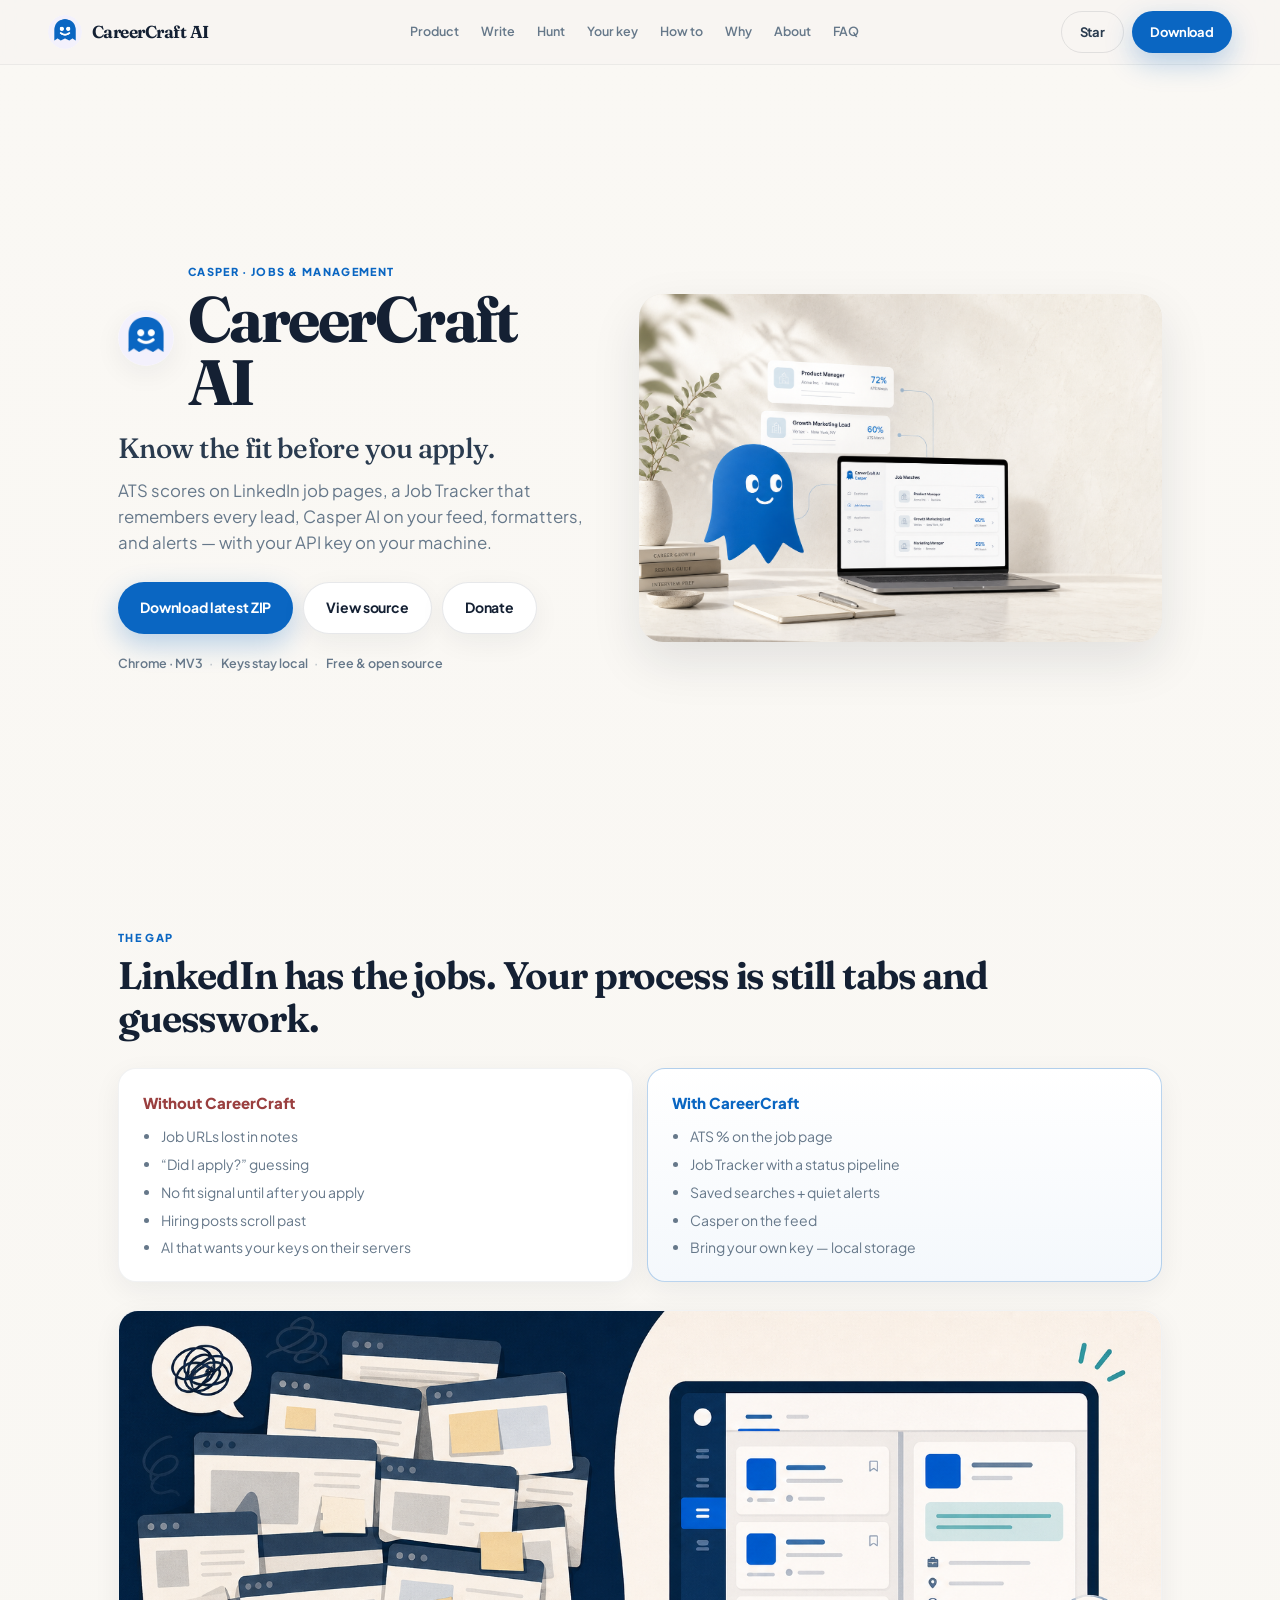
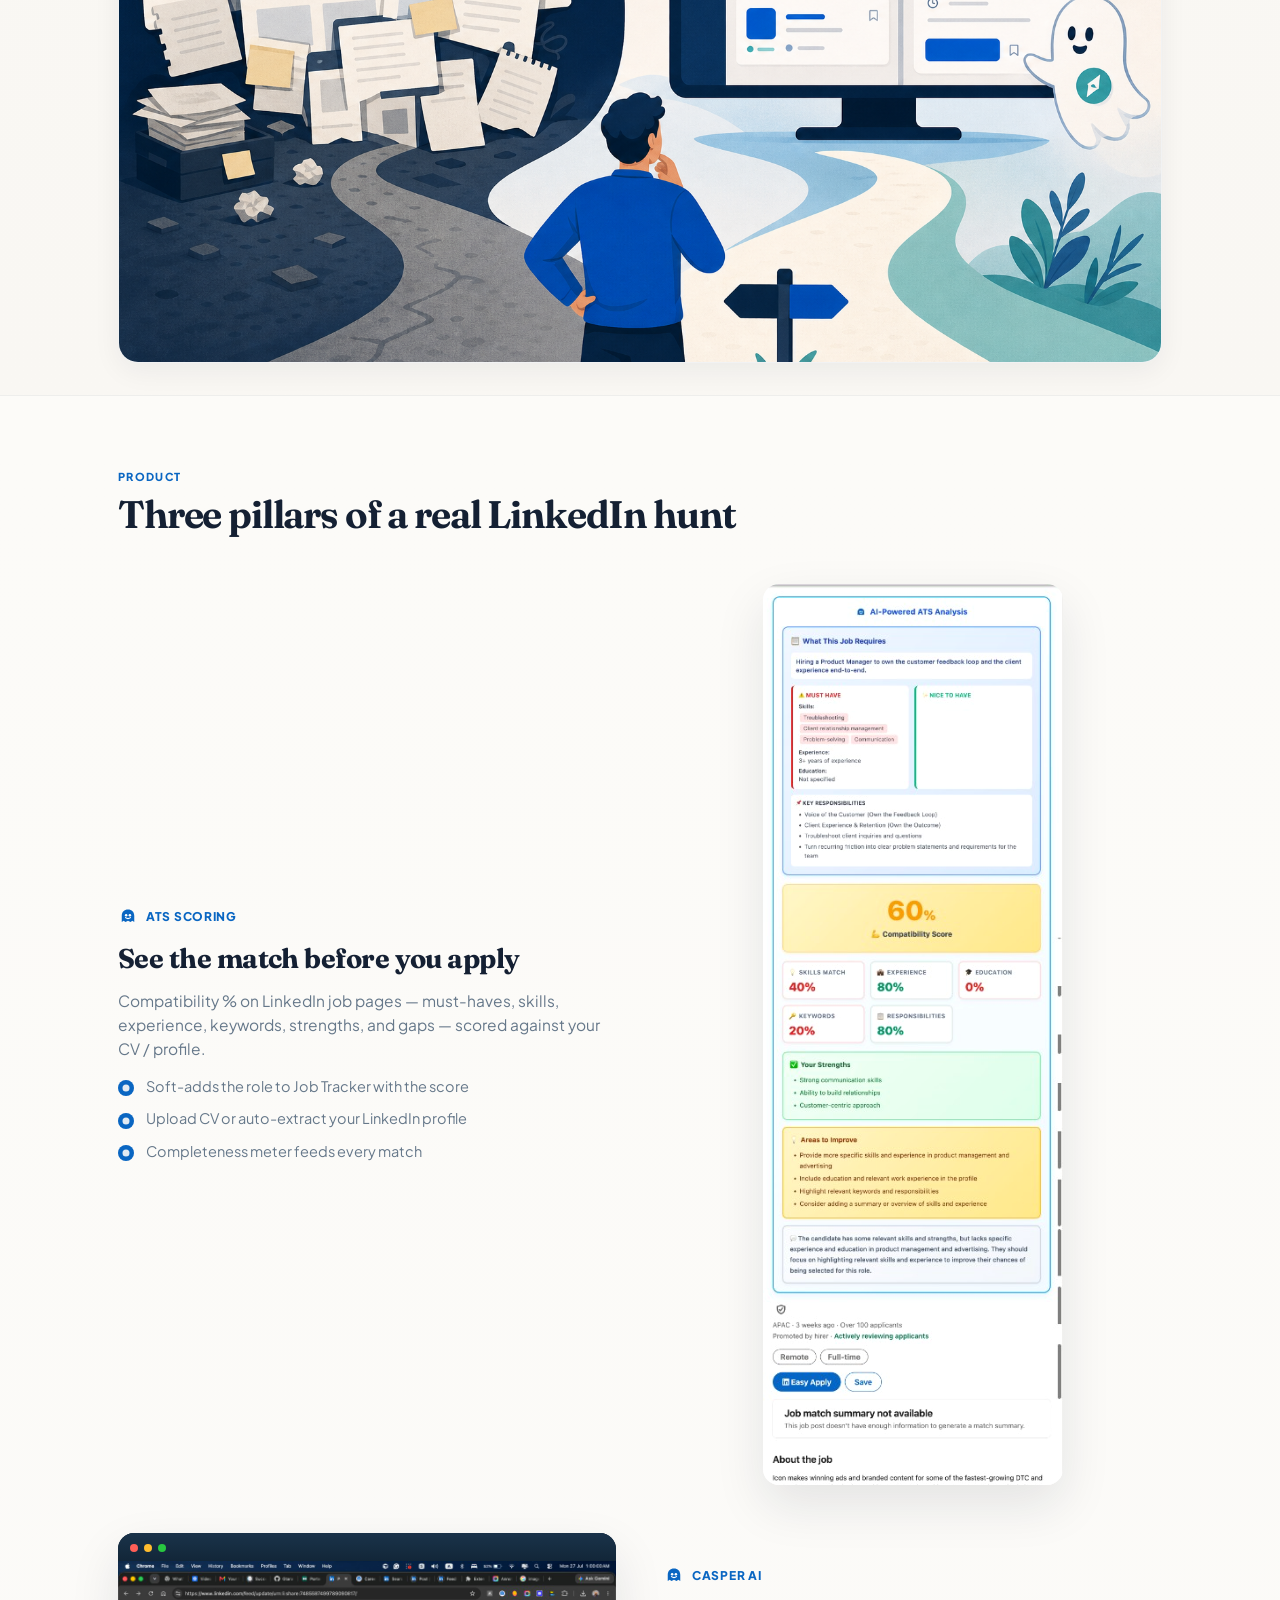
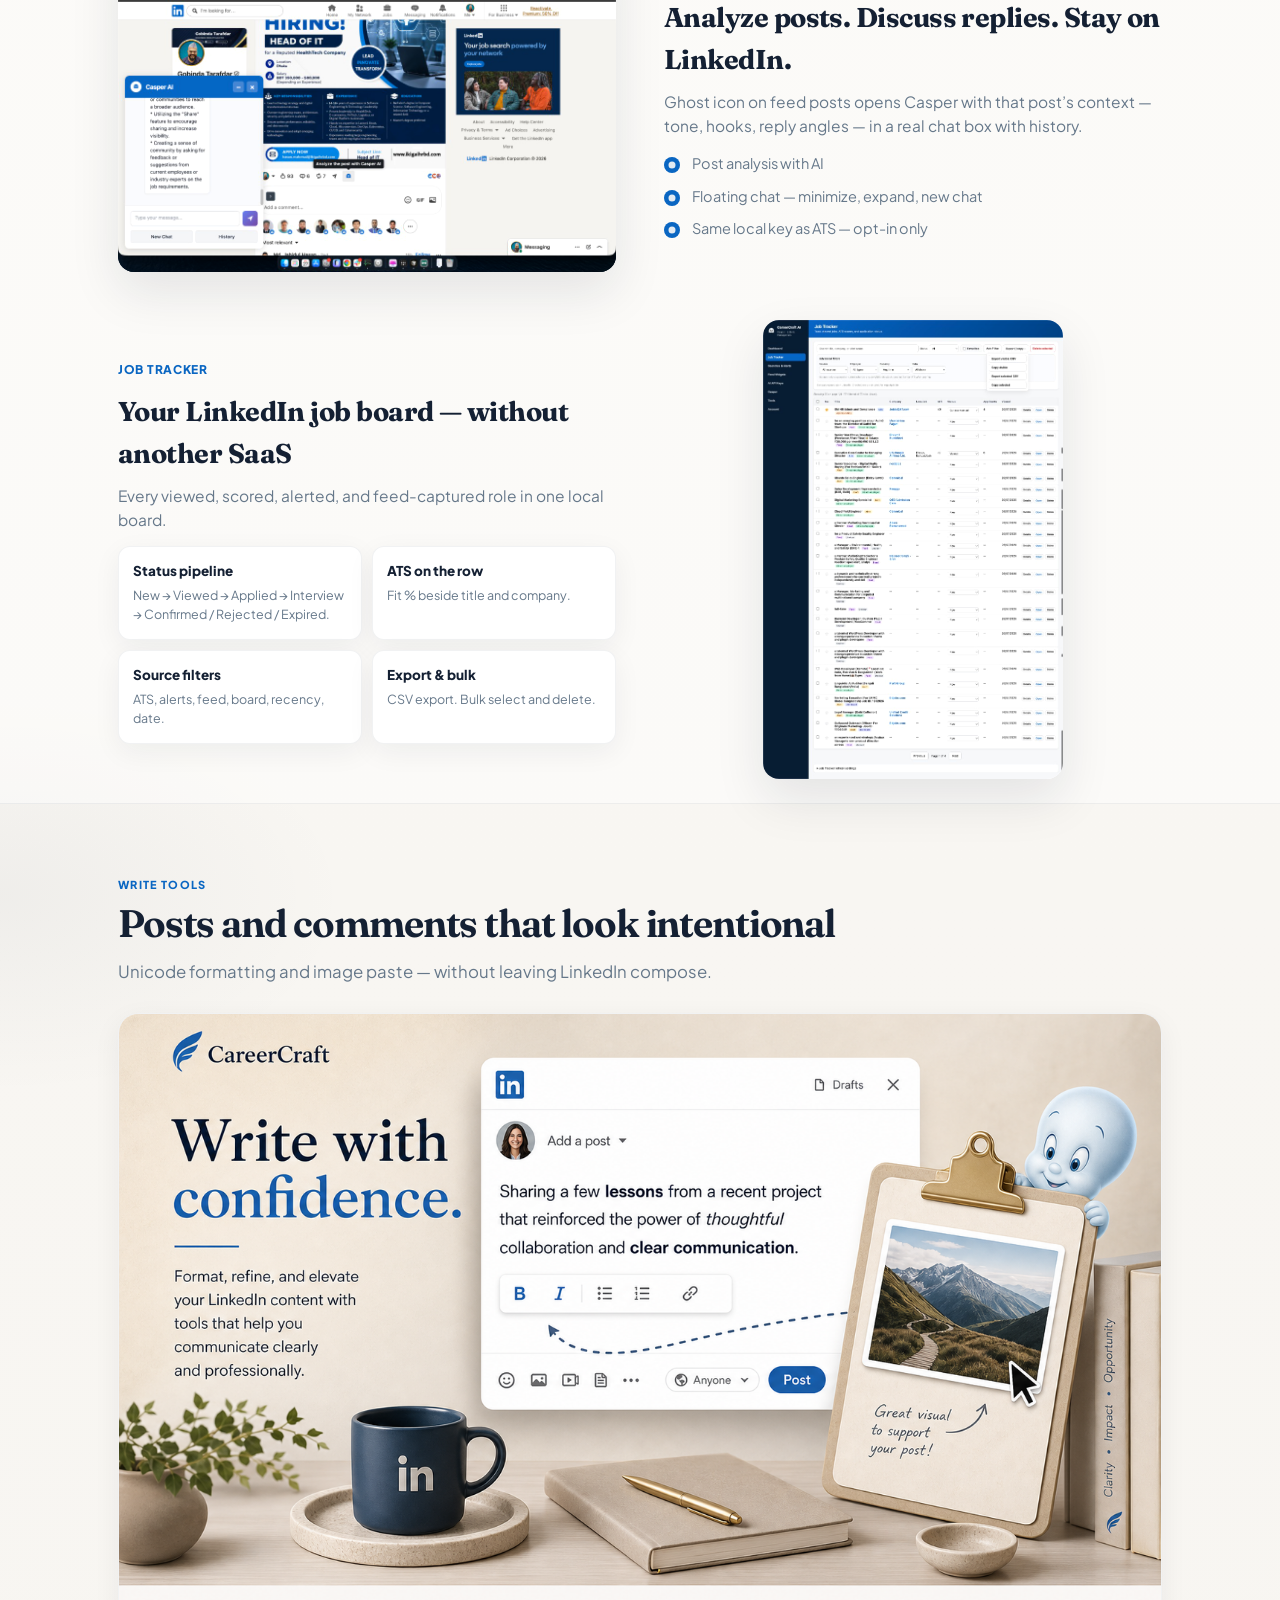
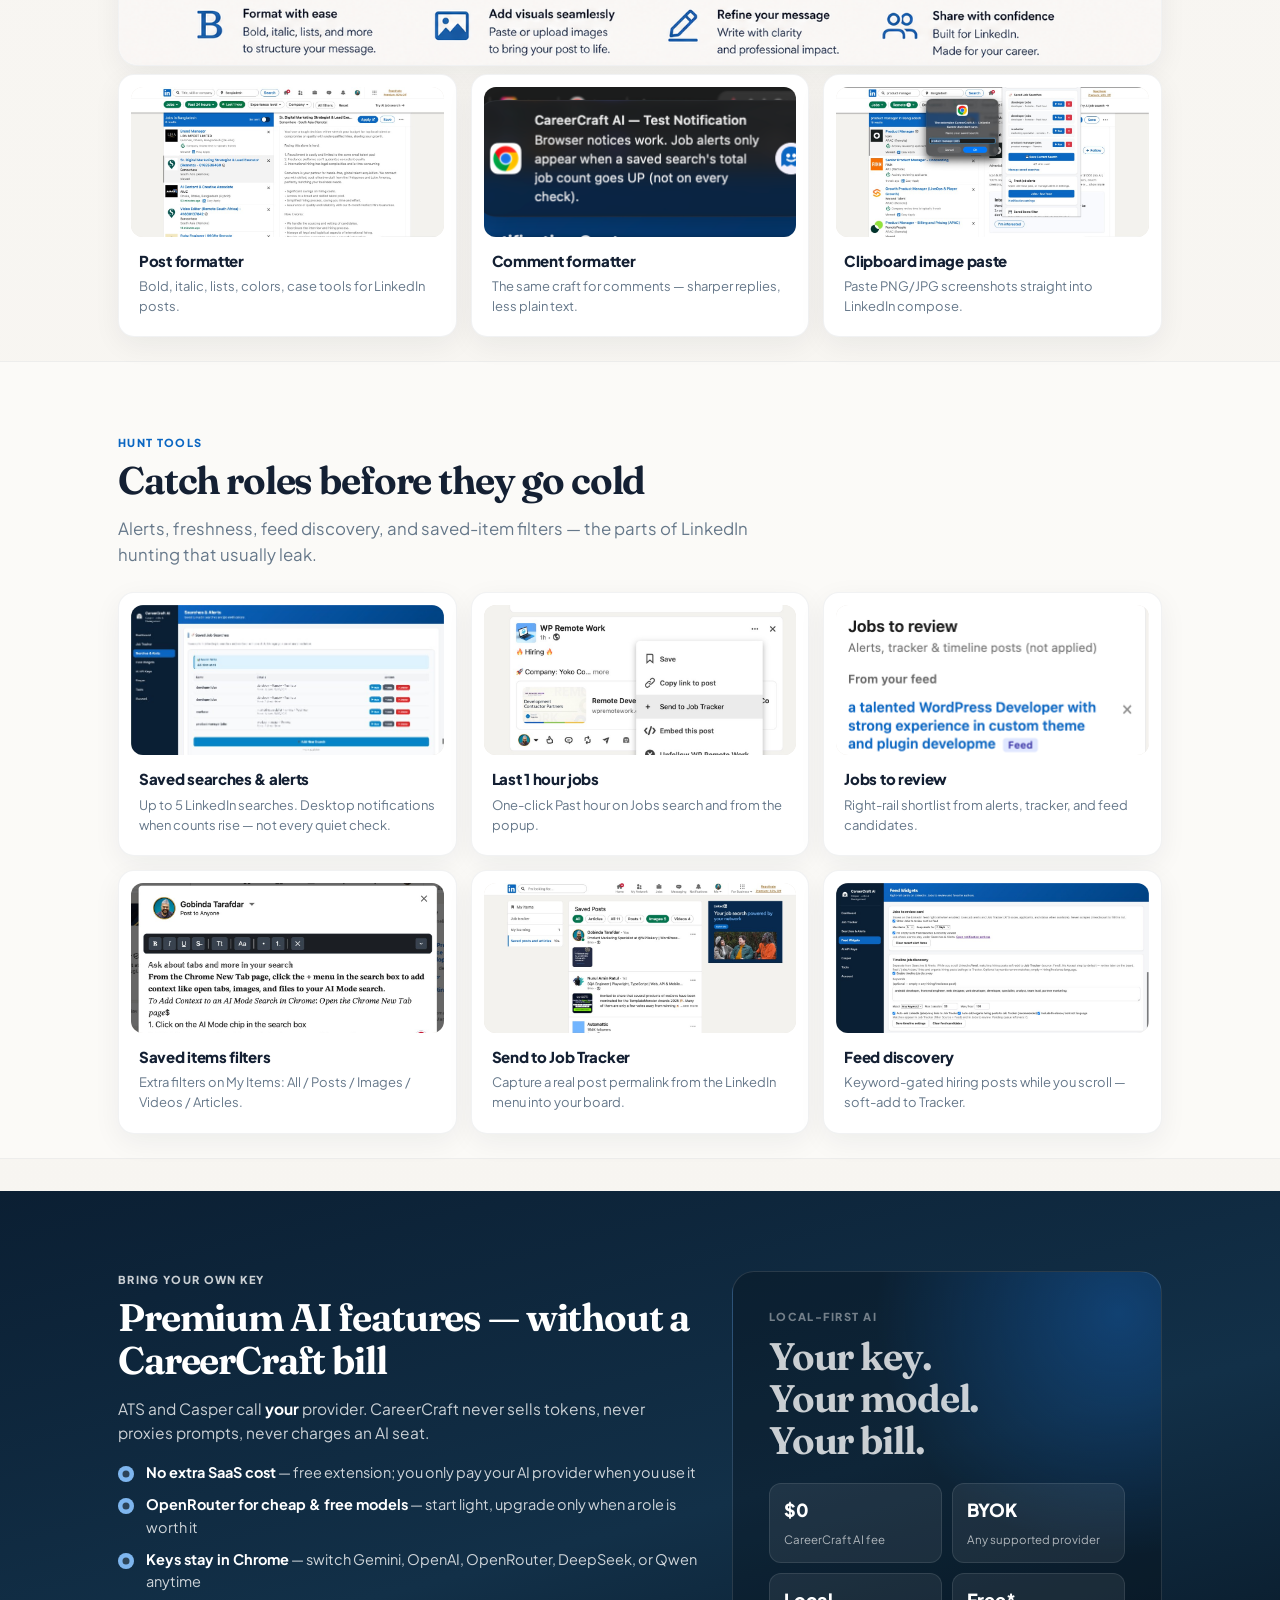
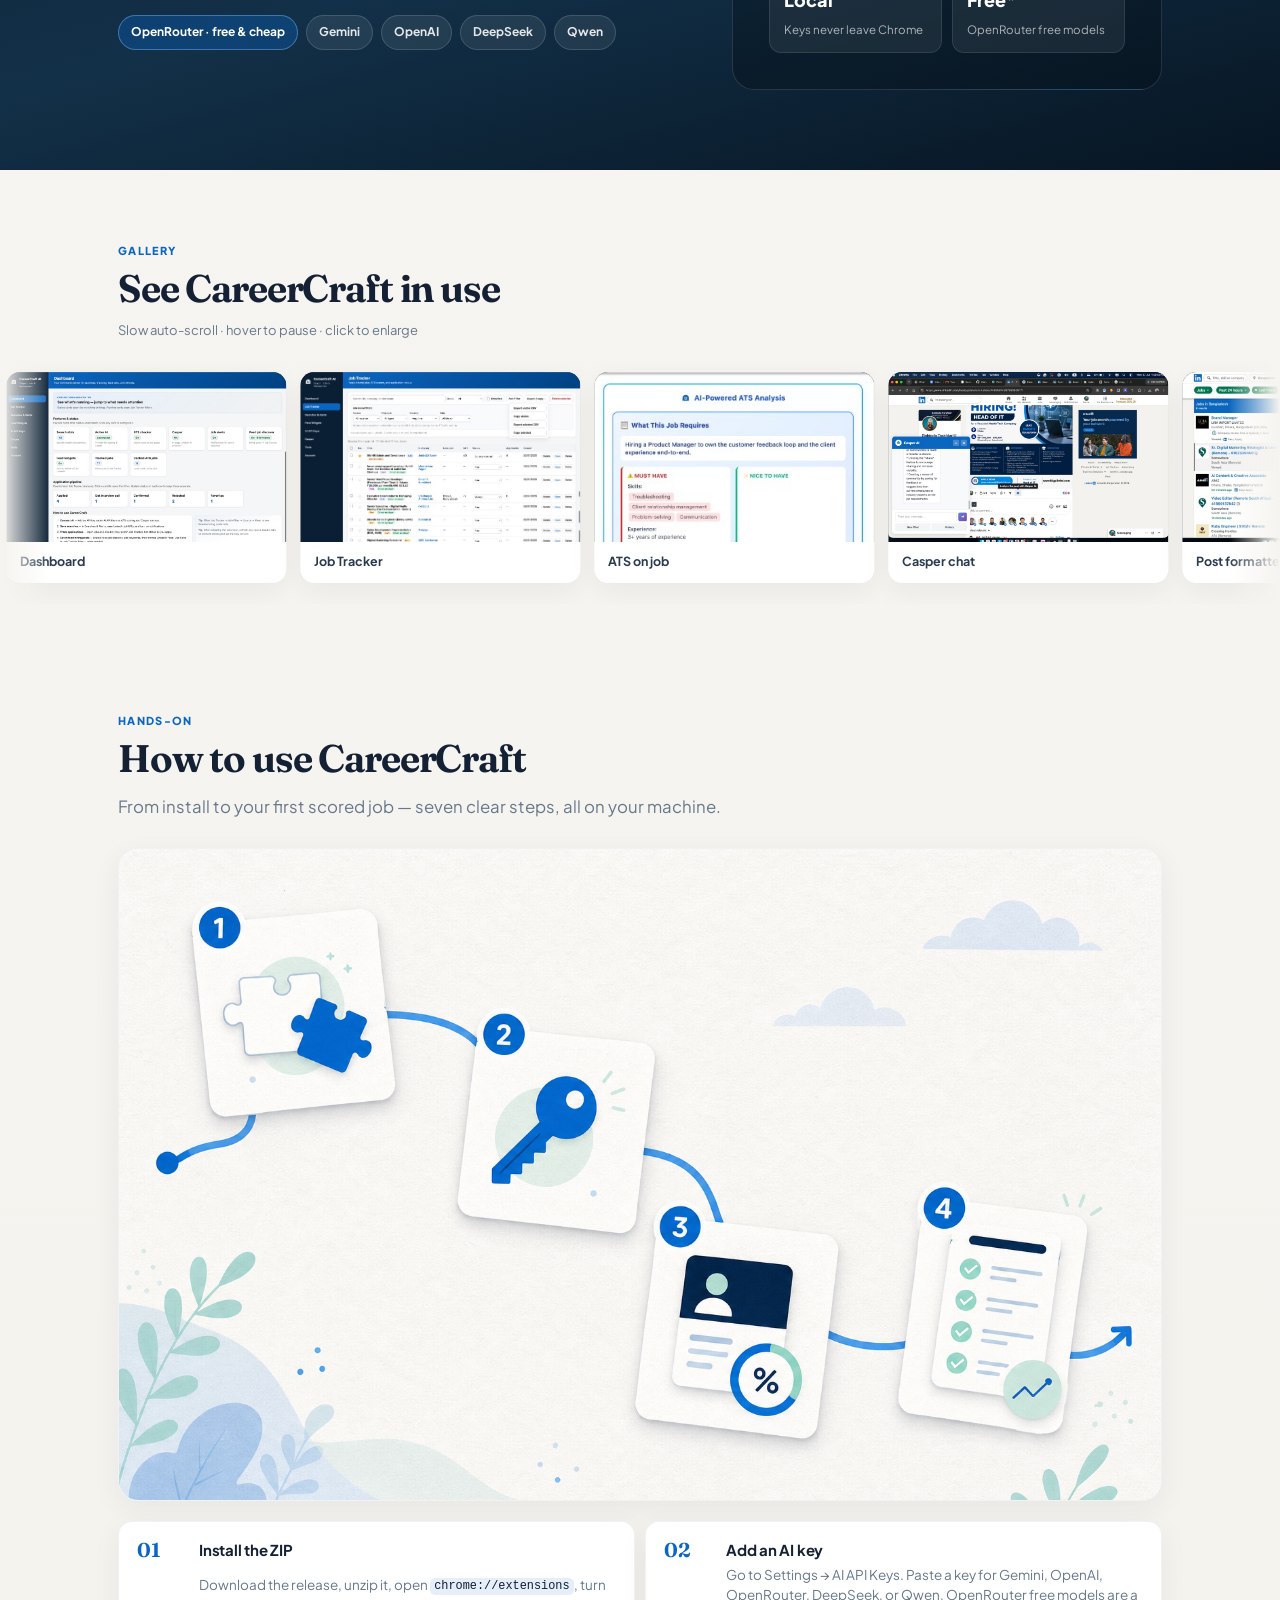
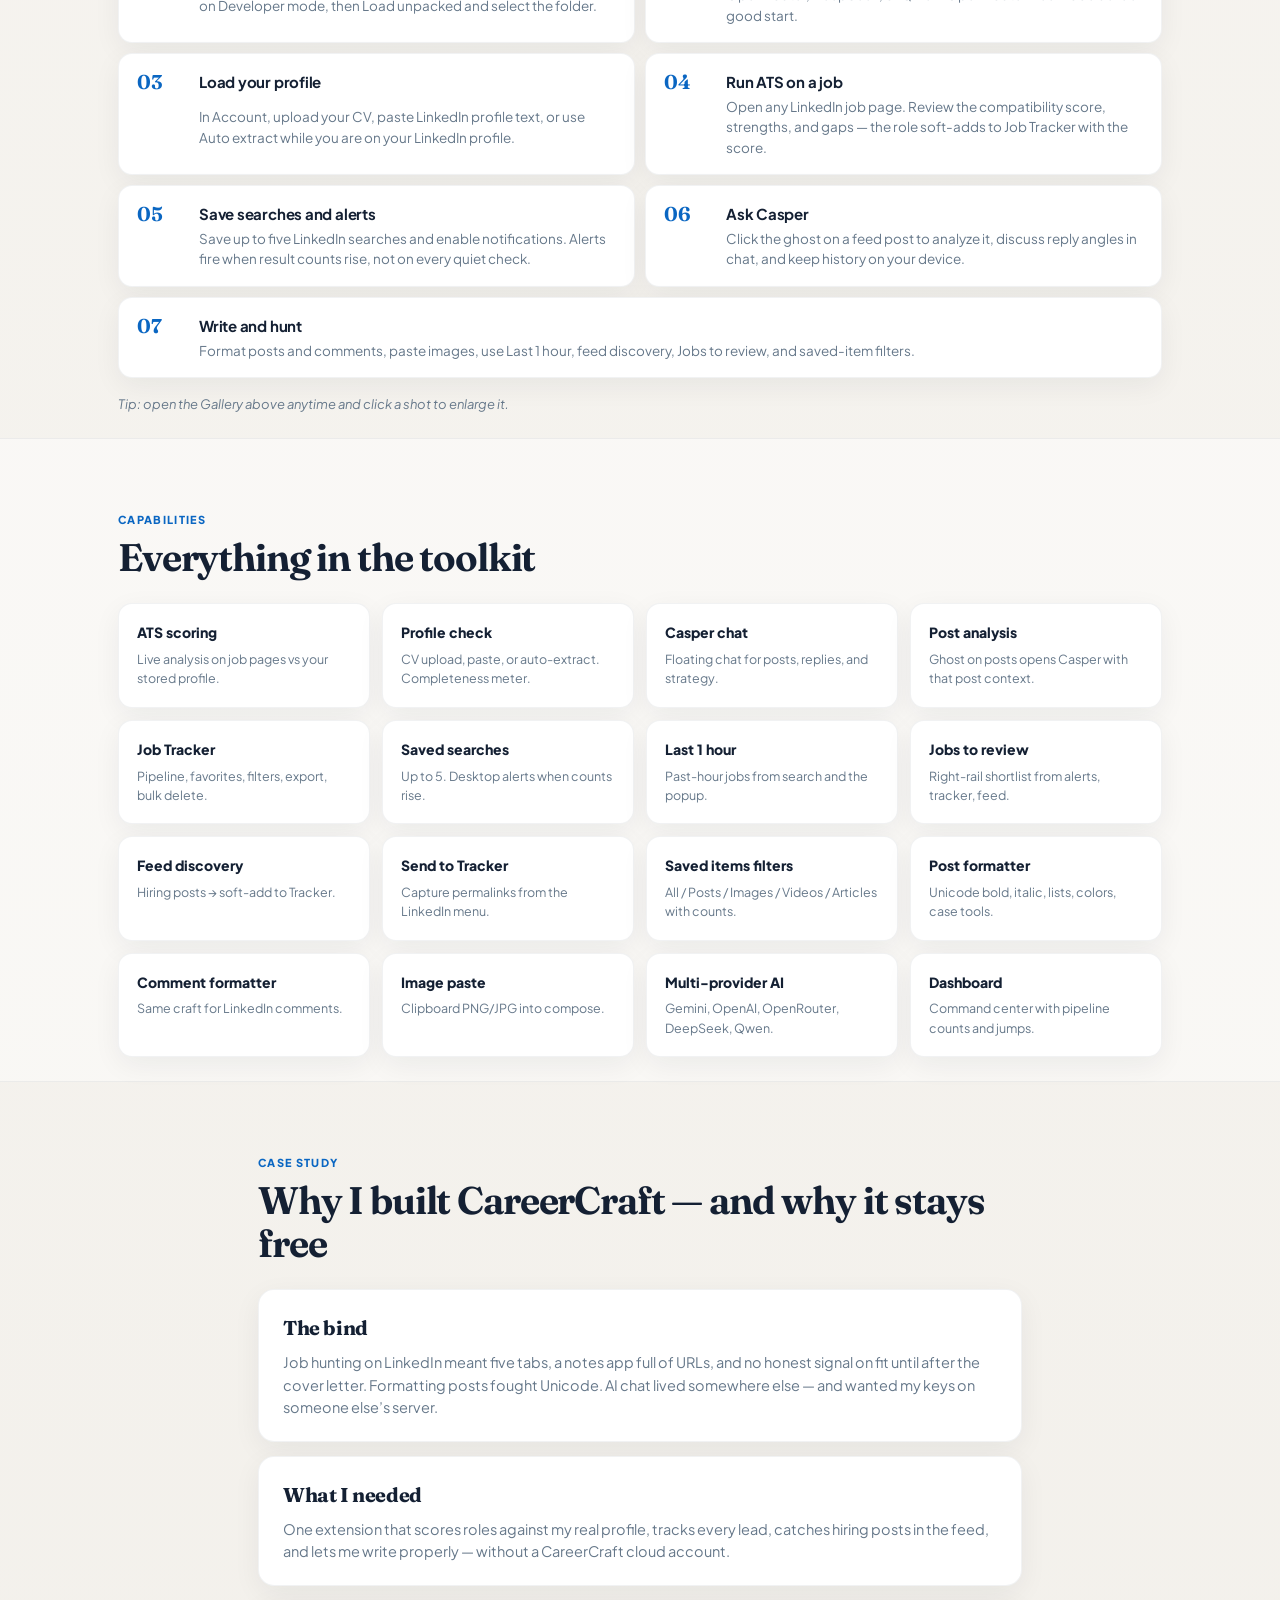
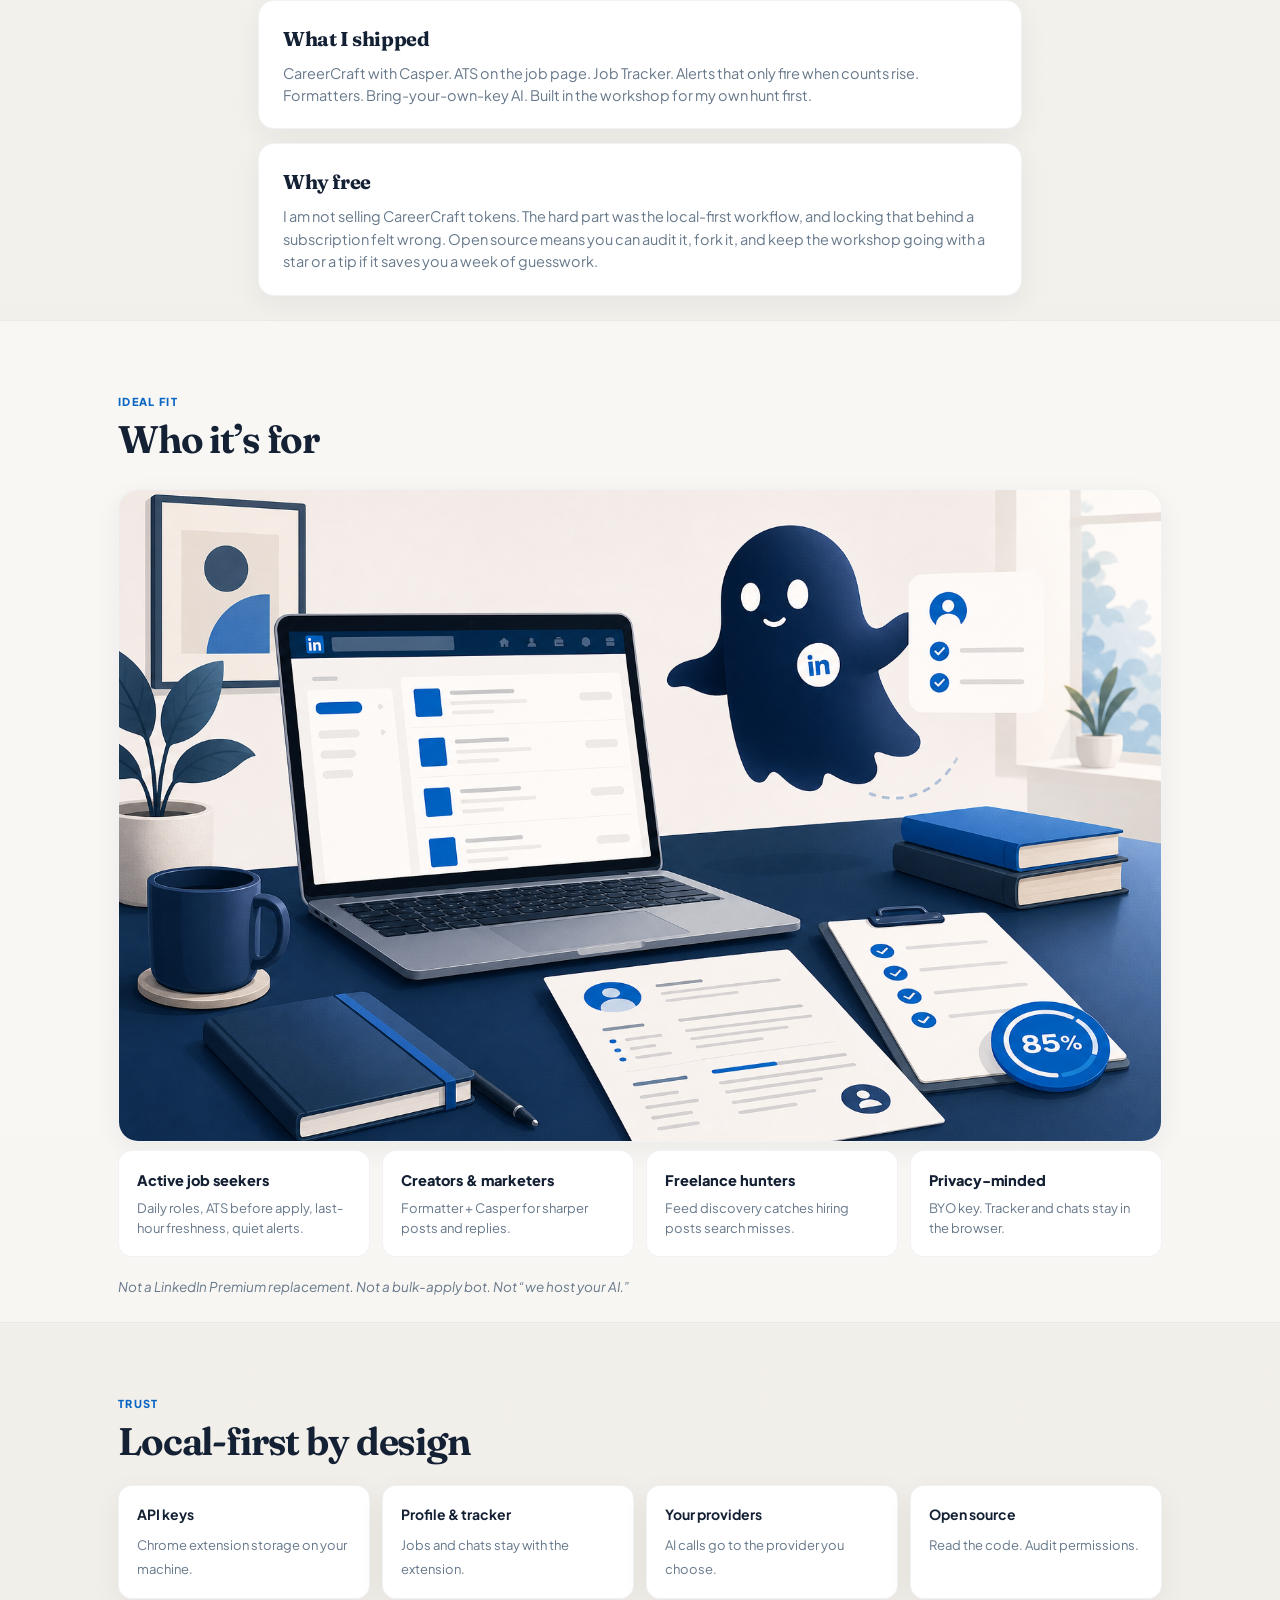
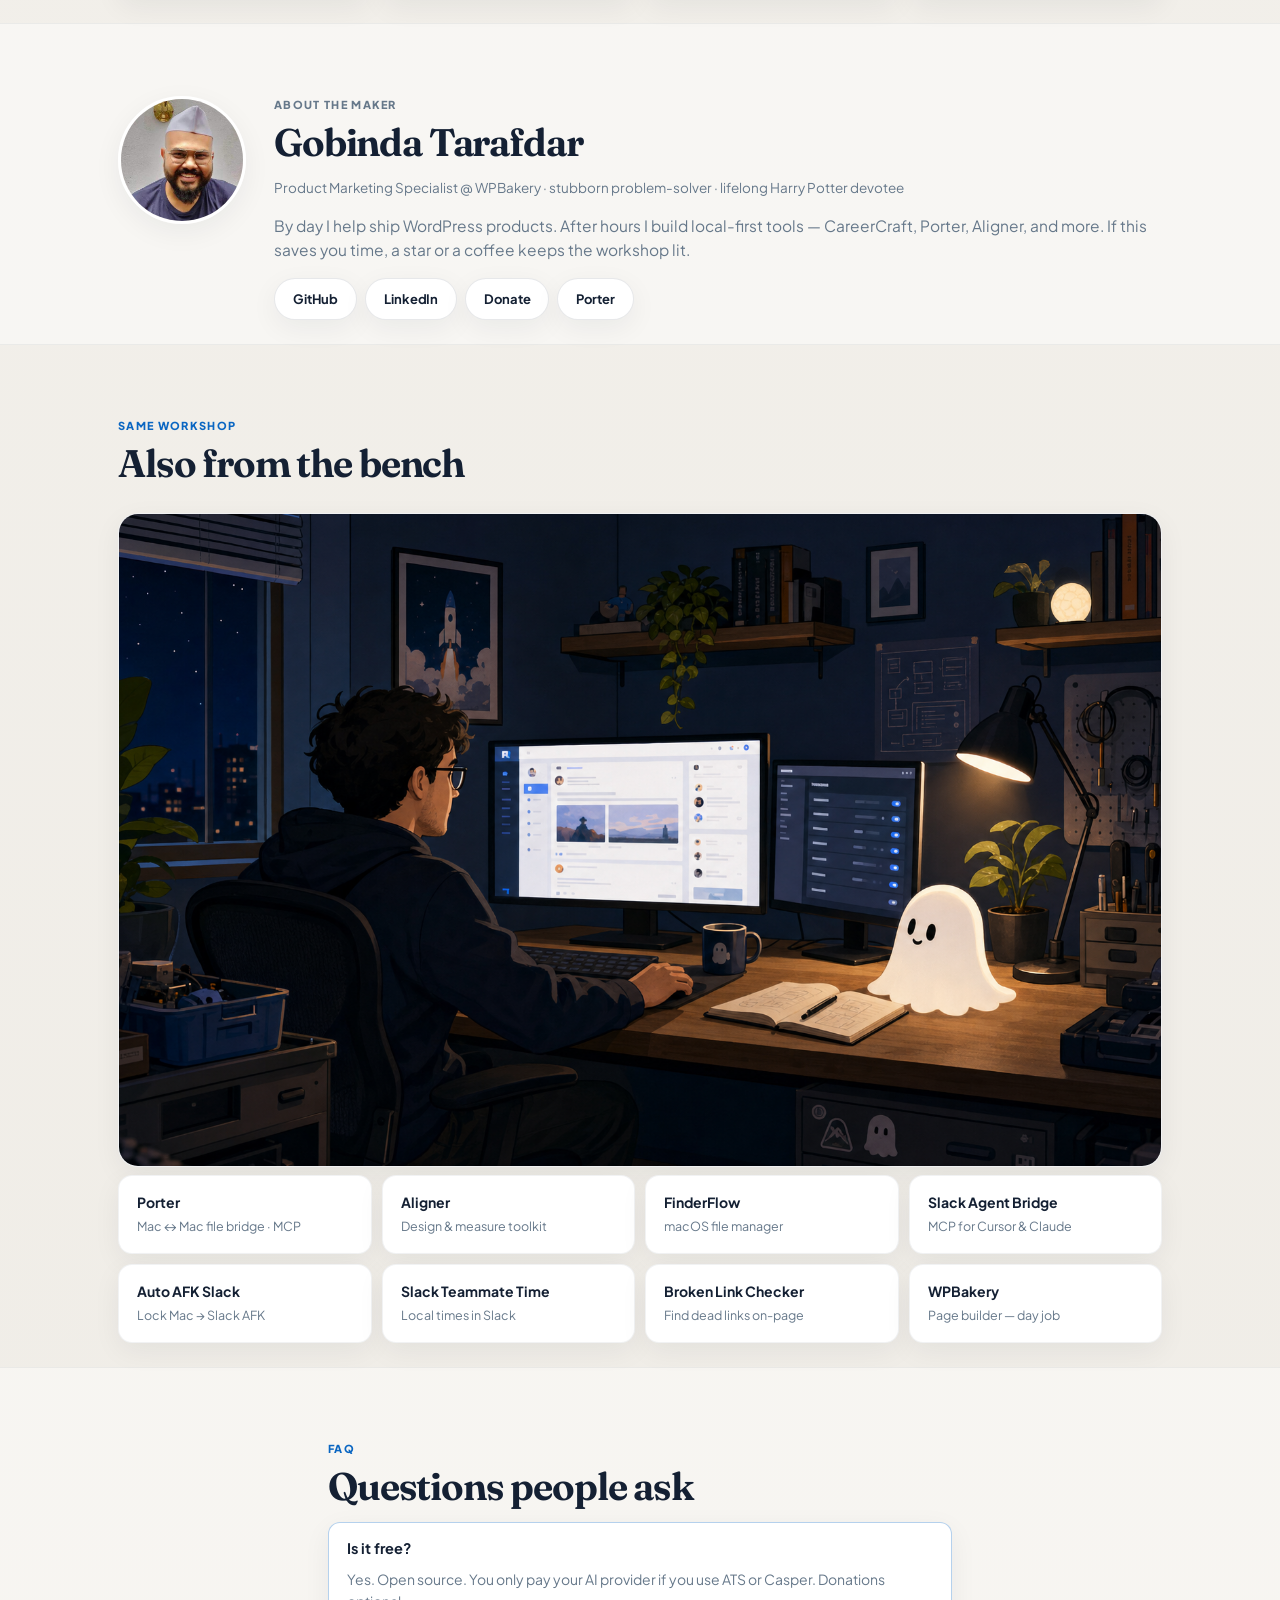
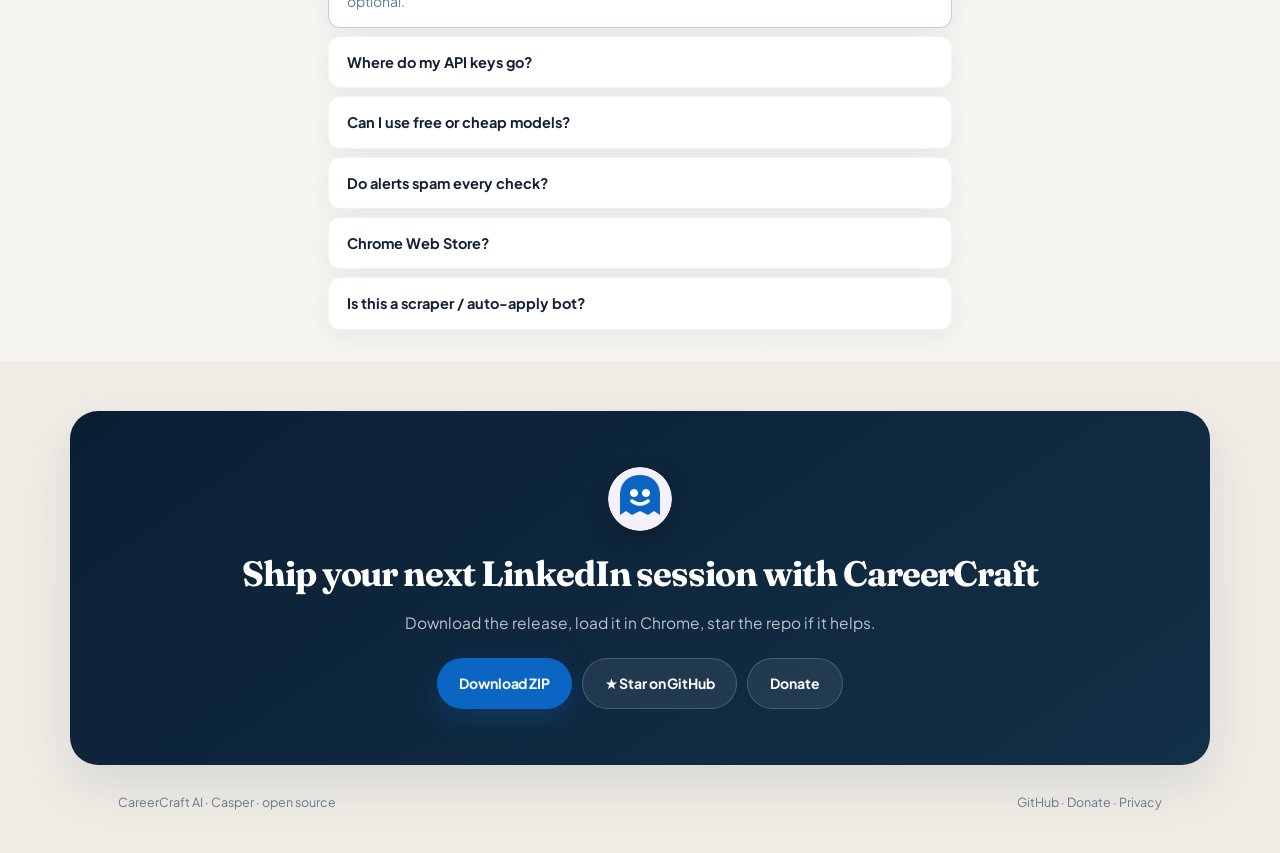
==== docs/index.html @ ef251953 "Fill scene illustrations edge-to-edge and rebuild How-to Drop padded tiny cradles so art covers the " ====
<!DOCTYPE html>
<html lang="en">
<head>
  <meta charset="utf-8" />
  <meta name="viewport" content="width=device-width, initial-scale=1" />
  <title>CareerCraft AI — Casper for LinkedIn Jobs &amp; Management</title>
  <meta name="description" content="Know the fit before you apply. ATS scoring, Job Tracker, Casper AI, alerts, post formatter, and more — Chrome extension for LinkedIn. Keys stay local." />
  <meta name="author" content="Gobinda Tarafdar" />
  <meta name="theme-color" content="#0a66c2" />
  <link rel="canonical" href="https://gtarafdar.github.io/careercraft-casper-ai-for-linkedin-jobs-and-management/" />

  <meta property="og:type" content="website" />
  <meta property="og:title" content="CareerCraft AI — Know the fit before you apply" />
  <meta property="og:description" content="ATS scores on LinkedIn jobs, Job Tracker, Casper chat, alerts, formatters — local-first Chrome extension. Bring your own AI key." />
  <meta property="og:url" content="https://gtarafdar.github.io/careercraft-casper-ai-for-linkedin-jobs-and-management/" />
  <meta property="og:image" content="https://gtarafdar.github.io/careercraft-casper-ai-for-linkedin-jobs-and-management/assets/illustrations/hero-casper-hunt.png" />
  <meta property="og:site_name" content="CareerCraft AI" />

  <meta name="twitter:card" content="summary_large_image" />
  <meta name="twitter:title" content="CareerCraft AI" />
  <meta name="twitter:description" content="Casper · Jobs &amp; Management for LinkedIn. Keys stay local." />
  <meta name="twitter:image" content="https://gtarafdar.github.io/careercraft-casper-ai-for-linkedin-jobs-and-management/assets/illustrations/hero-casper-hunt.png" />

  <link rel="icon" href="assets/casper-logo.png" type="image/png" />
  <link rel="apple-touch-icon" href="assets/casper-logo.png" />
  <link rel="preconnect" href="https://fonts.googleapis.com" />
  <link rel="preconnect" href="https://fonts.gstatic.com" crossorigin />
  <link href="https://fonts.googleapis.com/css2?family=Fraunces:opsz,wght@9..144,500;9..144,650;9..144,700&family=Plus+Jakarta+Sans:wght@400;500;600;700;800&display=swap" rel="stylesheet" />
  <link rel="stylesheet" href="styles.css" />

  <script type="application/ld+json">
  {
    "@context": "https://schema.org",
    "@type": "SoftwareApplication",
    "name": "CareerCraft AI",
    "alternateName": "Casper AI",
    "applicationCategory": "BrowserApplication",
    "operatingSystem": "Chrome",
    "offers": { "@type": "Offer", "price": "0", "priceCurrency": "USD" },
    "description": "Chrome extension for LinkedIn: ATS scoring, Job Tracker, Casper AI, alerts, formatters. API keys stay on your device.",
    "url": "https://gtarafdar.github.io/careercraft-casper-ai-for-linkedin-jobs-and-management/",
    "downloadUrl": "https://github.com/Gtarafdar/careercraft-casper-ai-for-linkedin-jobs-and-management/releases/latest",
    "author": { "@type": "Person", "name": "Gobinda Tarafdar", "url": "https://github.com/Gtarafdar" }
  }
  </script>
</head>
<body>
  <a class="skip" href="#main">Skip to content</a>

  <header class="top">
    <a class="brand" href="#top">
      <img src="assets/casper-logo.png" width="36" height="36" alt="" />
      <span>CareerCraft AI</span>
    </a>
    <nav class="top-nav" aria-label="Primary">
      <a href="#pillars">Product</a>
      <a href="#write">Write</a>
      <a href="#hunt">Hunt</a>
      <a href="#byok">Your key</a>
      <a href="#howto">How to</a>
      <a href="#why">Why</a>
      <a href="#maker">About</a>
      <a href="#faq">FAQ</a>
    </nav>
    <div class="top-actions">
      <a class="btn btn-quiet" href="https://github.com/Gtarafdar/careercraft-casper-ai-for-linkedin-jobs-and-management" target="_blank" rel="noopener">Star</a>
      <a class="btn btn-primary" id="dlTop" href="https://github.com/Gtarafdar/careercraft-casper-ai-for-linkedin-jobs-and-management/releases/latest">Download</a>
    </div>
    <button type="button" class="menu-btn" id="menuBtn" aria-expanded="false" aria-controls="drawer">Menu</button>
  </header>

  <div class="drawer" id="drawer" hidden>
    <nav aria-label="Mobile">
      <a href="#gap">The gap</a>
      <a href="#pillars">Product</a>
      <a href="#write">Write tools</a>
      <a href="#hunt">Hunt tools</a>
      <a href="#byok">Bring your key</a>
      <a href="#product">Gallery</a>
      <a href="#howto">How to use</a>
      <a href="#features">All features</a>
      <a href="#why">Why I built this</a>
      <a href="#who">Who it’s for</a>
      <a href="#privacy">Privacy</a>
      <a href="#maker">About</a>
      <a href="#workshop">Workshop</a>
      <a href="#faq">FAQ</a>
      <a href="#get">Download</a>
    </nav>
  </div>
  <div class="backdrop" id="backdrop" hidden></div>

  <main id="main">
    <section class="hero" id="top">
      <div class="hero-copy">
        <div class="hero-brand">
          <img src="assets/casper-logo.png" width="56" height="56" alt="Casper" />
          <div>
            <p class="eyebrow">Casper · Jobs &amp; Management</p>
            <h1>CareerCraft AI</h1>
          </div>
        </div>
        <p class="hero-line">Know the fit before you apply.</p>
        <p class="hero-sub">ATS scores on LinkedIn job pages, a Job Tracker that remembers every lead, Casper AI on your feed, formatters, and alerts — with your API key on your machine.</p>
        <div class="hero-cta">
          <a class="btn btn-primary btn-lg" id="dlHero" href="https://github.com/Gtarafdar/careercraft-casper-ai-for-linkedin-jobs-and-management/releases/latest">Download latest ZIP</a>
          <a class="btn btn-outline btn-lg" href="https://github.com/Gtarafdar/careercraft-casper-ai-for-linkedin-jobs-and-management" target="_blank" rel="noopener">View source</a>
          <a class="btn btn-outline btn-lg" href="https://gtarafdar.com/donate" target="_blank" rel="noopener">Donate</a>
        </div>
        <ul class="trust">
          <li>Chrome · MV3</li>
          <li>Keys stay local</li>
          <li>Free &amp; open source</li>
        </ul>
      </div>
      <figure class="hero-art">
        <img src="assets/illustrations/hero-casper-hunt.png" width="1536" height="1024" alt="Casper helping you score LinkedIn jobs and track your hunt" fetchpriority="high" />
      </figure>
    </section>

    <section class="band" id="gap">
      <div class="wrap">
        <p class="eyebrow">The gap</p>
        <h2>LinkedIn has the jobs. Your process is still tabs and guesswork.</h2>
        <div class="split">
          <article class="pane bad">
            <h3>Without CareerCraft</h3>
            <ul>
              <li>Job URLs lost in notes</li>
              <li>“Did I apply?” guessing</li>
              <li>No fit signal until after you apply</li>
              <li>Hiring posts scroll past</li>
              <li>AI that wants your keys on their servers</li>
            </ul>
          </article>
          <article class="pane good">
            <h3>With CareerCraft</h3>
            <ul>
              <li>ATS % on the job page</li>
              <li>Job Tracker with a status pipeline</li>
              <li>Saved searches + quiet alerts</li>
              <li>Casper on the feed</li>
              <li>Bring your own key — local storage</li>
            </ul>
          </article>
        </div>
        <figure class="illust">
          <img src="assets/illustrations/scene-gap.png" alt="" loading="lazy" width="1536" height="1024" />
        </figure>
      </div>
    </section>

    <section class="band soft" id="pillars">
      <div class="wrap">
        <p class="eyebrow">Product</p>
        <h2>Three pillars of a real LinkedIn hunt</h2>

        <div class="pillar">
          <div class="pillar-copy">
            <p class="mark"><img src="assets/casper-mark.svg" width="20" height="20" alt="" /> ATS scoring</p>
            <h3>See the match before you apply</h3>
            <p>Compatibility % on LinkedIn job pages — must-haves, skills, experience, keywords, strengths, and gaps — scored against your CV / profile.</p>
            <ul class="ticks">
              <li>Soft-adds the role to Job Tracker with the score</li>
              <li>Upload CV or auto-extract your LinkedIn profile</li>
              <li>Completeness meter feeds every match</li>
            </ul>
          </div>
          <figure class="pillar-media tall">
            <button type="button" class="shot frame" data-full="assets/screenshots/21-ats-on-job.png" aria-label="Enlarge ATS screenshot">
              <img src="assets/screenshots/21-ats-on-job.png" alt="AI-Powered ATS Analysis — 60% compatibility on a LinkedIn job" loading="lazy" width="341" height="1024" />
            </button>
          </figure>
        </div>

        <div class="pillar reverse">
          <div class="pillar-copy">
            <p class="mark"><img src="assets/casper-mark.svg" width="20" height="20" alt="" /> Casper AI</p>
            <h3>Analyze posts. Discuss replies. Stay on LinkedIn.</h3>
            <p>Ghost icon on feed posts opens Casper with that post’s context — tone, hooks, reply angles — in a real chat box with history.</p>
            <ul class="ticks">
              <li>Post analysis with AI</li>
              <li>Floating chat — minimize, expand, new chat</li>
              <li>Same local key as ATS — opt-in only</li>
            </ul>
          </div>
          <figure class="pillar-media">
            <button type="button" class="shot frame window" data-full="assets/screenshots/13-casper-chat.png" aria-label="Enlarge Casper chat">
              <span class="chrome" aria-hidden="true"></span>
              <img src="assets/screenshots/13-casper-chat.png" alt="Casper AI chat analyzing a LinkedIn post" loading="lazy" />
            </button>
          </figure>
        </div>

        <div class="pillar">
          <div class="pillar-copy">
            <p class="mark">Job Tracker</p>
            <h3>Your LinkedIn job board — without another SaaS</h3>
            <p>Every viewed, scored, alerted, and feed-captured role in one local board.</p>
            <div class="mini">
              <article><h4>Status pipeline</h4><p>New → Viewed → Applied → Interview → Confirmed / Rejected / Expired.</p></article>
              <article><h4>ATS on the row</h4><p>Fit % beside title and company.</p></article>
              <article><h4>Source filters</h4><p>ATS, alerts, feed, board, recency, date.</p></article>
              <article><h4>Export &amp; bulk</h4><p>CSV export. Bulk select and delete.</p></article>
            </div>
          </div>
          <figure class="pillar-media tall">
            <button type="button" class="shot frame" data-full="assets/screenshots/02-job-tracker.png" aria-label="Enlarge Job Tracker">
              <img src="assets/screenshots/02-job-tracker.png" alt="Job Tracker with statuses and ATS scores" loading="lazy" />
            </button>
          </figure>
        </div>
      </div>
    </section>

    <section class="band" id="write">
      <div class="wrap">
        <p class="eyebrow">Write tools</p>
        <h2>Posts and comments that look intentional</h2>
        <p class="lede">Unicode formatting and image paste — without leaving LinkedIn compose.</p>
        <figure class="illust">
          <img src="assets/illustrations/scene-write.png" alt="Illustration — formatting posts and pasting images with Casper" loading="lazy" width="1536" height="1024" />
        </figure>
        <div class="trio">
          <article>
            <button type="button" class="shot thumb" data-full="assets/screenshots/09-post-formatter.png" aria-label="Enlarge post formatter">
              <img src="assets/screenshots/09-post-formatter.png" alt="Post formatter" loading="lazy" />
            </button>
            <h3>Post formatter</h3>
            <p>Bold, italic, lists, colors, case tools for LinkedIn posts.</p>
          </article>
          <article>
            <button type="button" class="shot thumb" data-full="assets/screenshots/10-comment-formatter.png" aria-label="Enlarge comment formatter">
              <img src="assets/screenshots/10-comment-formatter.png" alt="Comment formatter" loading="lazy" />
            </button>
            <h3>Comment formatter</h3>
            <p>The same craft for comments — sharper replies, less plain text.</p>
          </article>
          <article>
            <button type="button" class="shot thumb" data-full="assets/screenshots/11-clipboard-image.png" aria-label="Enlarge image paste">
              <img src="assets/screenshots/11-clipboard-image.png" alt="Clipboard image paste" loading="lazy" />
            </button>
            <h3>Clipboard image paste</h3>
            <p>Paste PNG/JPG screenshots straight into LinkedIn compose.</p>
          </article>
        </div>
      </div>
    </section>

    <section class="band soft" id="hunt">
      <div class="wrap">
        <p class="eyebrow">Hunt tools</p>
        <h2>Catch roles before they go cold</h2>
        <p class="lede">Alerts, freshness, feed discovery, and saved-item filters — the parts of LinkedIn hunting that usually leak.</p>
        <div class="hunt-grid">
          <article>
            <button type="button" class="shot thumb" data-full="assets/screenshots/03-searches-alerts.png" aria-label="Enlarge searches">
              <img src="assets/screenshots/03-searches-alerts.png" alt="Saved searches and alerts" loading="lazy" />
            </button>
            <h3>Saved searches &amp; alerts</h3>
            <p>Up to 5 LinkedIn searches. Desktop notifications when counts rise — not every quiet check.</p>
          </article>
          <article>
            <button type="button" class="shot thumb" data-full="assets/screenshots/14-jobs-last-hour.png" aria-label="Enlarge last hour">
              <img src="assets/screenshots/14-jobs-last-hour.png" alt="Last 1 hour jobs" loading="lazy" />
            </button>
            <h3>Last 1 hour jobs</h3>
            <p>One-click Past hour on Jobs search and from the popup.</p>
          </article>
          <article>
            <button type="button" class="shot thumb" data-full="assets/screenshots/18-jobs-to-review.png" aria-label="Enlarge jobs to review">
              <img src="assets/screenshots/18-jobs-to-review.png" alt="Jobs to review rail" loading="lazy" />
            </button>
            <h3>Jobs to review</h3>
            <p>Right-rail shortlist from alerts, tracker, and feed candidates.</p>
          </article>
          <article>
            <button type="button" class="shot thumb" data-full="assets/screenshots/17-saved-posts.png" aria-label="Enlarge saved items">
              <img src="assets/screenshots/17-saved-posts.png" alt="Saved items filters" loading="lazy" />
            </button>
            <h3>Saved items filters</h3>
            <p>Extra filters on My Items: All / Posts / Images / Videos / Articles.</p>
          </article>
          <article>
            <button type="button" class="shot thumb" data-full="assets/screenshots/12-send-to-tracker.png" aria-label="Enlarge send to tracker">
              <img src="assets/screenshots/12-send-to-tracker.png" alt="Send to Job Tracker" loading="lazy" />
            </button>
            <h3>Send to Job Tracker</h3>
            <p>Capture a real post permalink from the LinkedIn menu into your board.</p>
          </article>
          <article>
            <button type="button" class="shot thumb" data-full="assets/screenshots/04-feed-widgets.png" aria-label="Enlarge feed widgets">
              <img src="assets/screenshots/04-feed-widgets.png" alt="Feed widgets" loading="lazy" />
            </button>
            <h3>Feed discovery</h3>
            <p>Keyword-gated hiring posts while you scroll — soft-add to Tracker.</p>
          </article>
        </div>
      </div>
    </section>

    <section class="band navy" id="byok">
      <div class="wrap byok">
        <div>
          <p class="eyebrow light">Bring your own key</p>
          <h2>Premium AI features — without a CareerCraft bill</h2>
          <p>ATS and Casper call <strong>your</strong> provider. CareerCraft never sells tokens, never proxies prompts, never charges an AI seat.</p>
          <ul class="ticks light">
            <li><strong>No extra SaaS cost</strong> — free extension; you only pay your AI provider when you use it</li>
            <li><strong>OpenRouter for cheap &amp; free models</strong> — start light, upgrade only when a role is worth it</li>
            <li><strong>Keys stay in Chrome</strong> — switch Gemini, OpenAI, OpenRouter, DeepSeek, or Qwen anytime</li>
          </ul>
          <div class="pills">
            <span class="hot">OpenRouter · free &amp; cheap</span>
            <span>Gemini</span>
            <span>OpenAI</span>
            <span>DeepSeek</span>
            <span>Qwen</span>
          </div>
        </div>
        <aside class="byok-card">
          <p class="byok-kicker">Local-first AI</p>
          <p class="byok-big">Your key.<br />Your model.<br />Your bill.</p>
          <div class="byok-stats">
            <div><strong>$0</strong><span>CareerCraft AI fee</span></div>
            <div><strong>BYOK</strong><span>Any supported provider</span></div>
            <div><strong>Local</strong><span>Keys never leave Chrome</span></div>
            <div><strong>Free*</strong><span>OpenRouter free models</span></div>
          </div>
        </aside>
      </div>
    </section>

    <section class="band bleed" id="product">
      <div class="wrap">
        <p class="eyebrow">Gallery</p>
        <h2>See CareerCraft in use</h2>
        <p class="hint">Slow auto-scroll · hover to pause · click to enlarge</p>
      </div>
      <div class="carousel" id="carousel" aria-label="Product screenshots">
        <div class="carousel-viewport" id="carouselViewport">
          <div class="carousel-track" id="carouselTrack">
            <button type="button" class="shot card" data-full="assets/screenshots/01-dashboard.png"><img src="assets/screenshots/01-dashboard.png" alt="Dashboard" loading="lazy" /><span>Dashboard</span></button>
            <button type="button" class="shot card" data-full="assets/screenshots/02-job-tracker.png"><img src="assets/screenshots/02-job-tracker.png" alt="Job Tracker" loading="lazy" /><span>Job Tracker</span></button>
            <button type="button" class="shot card" data-full="assets/screenshots/21-ats-on-job.png"><img src="assets/screenshots/21-ats-on-job.png" alt="ATS" loading="lazy" /><span>ATS on job</span></button>
            <button type="button" class="shot card" data-full="assets/screenshots/13-casper-chat.png"><img src="assets/screenshots/13-casper-chat.png" alt="Casper" loading="lazy" /><span>Casper chat</span></button>
            <button type="button" class="shot card" data-full="assets/screenshots/09-post-formatter.png"><img src="assets/screenshots/09-post-formatter.png" alt="Formatter" loading="lazy" /><span>Post formatter</span></button>
            <button type="button" class="shot card" data-full="assets/screenshots/03-searches-alerts.png"><img src="assets/screenshots/03-searches-alerts.png" alt="Alerts" loading="lazy" /><span>Searches &amp; alerts</span></button>
            <button type="button" class="shot card" data-full="assets/screenshots/08-account-profile.png"><img src="assets/screenshots/08-account-profile.png" alt="Profile" loading="lazy" /><span>Profile</span></button>
            <button type="button" class="shot card" data-full="assets/screenshots/05-ai-keys.png"><img src="assets/screenshots/05-ai-keys.png" alt="AI keys" loading="lazy" /><span>AI keys</span></button>
            <button type="button" class="shot card" data-full="assets/screenshots/14-jobs-last-hour.png"><img src="assets/screenshots/14-jobs-last-hour.png" alt="Last hour" loading="lazy" /><span>Last 1 hour</span></button>
            <button type="button" class="shot card" data-full="assets/screenshots/11-clipboard-image.png"><img src="assets/screenshots/11-clipboard-image.png" alt="Image paste" loading="lazy" /><span>Image paste</span></button>
          </div>
        </div>
      </div>
    </section>

    <section class="band" id="howto">
      <div class="wrap">
        <p class="eyebrow">Hands-on</p>
        <h2>How to use CareerCraft</h2>
        <p class="lede">From install to your first scored job — seven clear steps, all on your machine.</p>
        <figure class="illust illust-fill">
          <img src="assets/illustrations/scene-howto.png" alt="Install, add a key, load your profile, then track and score jobs" loading="lazy" width="1536" height="1024" />
        </figure>
        <ol class="steps">
          <li>
            <strong>Install the ZIP</strong>
            <span>Download the release, unzip it, open <code>chrome://extensions</code>, turn on Developer mode, then Load unpacked and select the folder.</span>
          </li>
          <li>
            <strong>Add an AI key</strong>
            <span>Go to Settings → AI API Keys. Paste a key for Gemini, OpenAI, OpenRouter, DeepSeek, or Qwen. OpenRouter free models are a good start.</span>
          </li>
          <li>
            <strong>Load your profile</strong>
            <span>In Account, upload your CV, paste LinkedIn profile text, or use Auto extract while you are on your LinkedIn profile.</span>
          </li>
          <li>
            <strong>Run ATS on a job</strong>
            <span>Open any LinkedIn job page. Review the compatibility score, strengths, and gaps — the role soft-adds to Job Tracker with the score.</span>
          </li>
          <li>
            <strong>Save searches and alerts</strong>
            <span>Save up to five LinkedIn searches and enable notifications. Alerts fire when result counts rise, not on every quiet check.</span>
          </li>
          <li>
            <strong>Ask Casper</strong>
            <span>Click the ghost on a feed post to analyze it, discuss reply angles in chat, and keep history on your device.</span>
          </li>
          <li>
            <strong>Write and hunt</strong>
            <span>Format posts and comments, paste images, use Last 1 hour, feed discovery, Jobs to review, and saved-item filters.</span>
          </li>
        </ol>
        <p class="howto-tip">Tip: open the Gallery above anytime and click a shot to enlarge it.</p>
      </div>
    </section>

    <section class="band soft" id="features">
      <div class="wrap">
        <p class="eyebrow">Capabilities</p>
        <h2>Everything in the toolkit</h2>
        <div class="feat-grid">
          <article><h3>ATS scoring</h3><p>Live analysis on job pages vs your stored profile.</p></article>
          <article><h3>Profile check</h3><p>CV upload, paste, or auto-extract. Completeness meter.</p></article>
          <article><h3>Casper chat</h3><p>Floating chat for posts, replies, and strategy.</p></article>
          <article><h3>Post analysis</h3><p>Ghost on posts opens Casper with that post context.</p></article>
          <article><h3>Job Tracker</h3><p>Pipeline, favorites, filters, export, bulk delete.</p></article>
          <article><h3>Saved searches</h3><p>Up to 5. Desktop alerts when counts rise.</p></article>
          <article><h3>Last 1 hour</h3><p>Past-hour jobs from search and the popup.</p></article>
          <article><h3>Jobs to review</h3><p>Right-rail shortlist from alerts, tracker, feed.</p></article>
          <article><h3>Feed discovery</h3><p>Hiring posts → soft-add to Tracker.</p></article>
          <article><h3>Send to Tracker</h3><p>Capture permalinks from the LinkedIn menu.</p></article>
          <article><h3>Saved items filters</h3><p>All / Posts / Images / Videos / Articles with counts.</p></article>
          <article><h3>Post formatter</h3><p>Unicode bold, italic, lists, colors, case tools.</p></article>
          <article><h3>Comment formatter</h3><p>Same craft for LinkedIn comments.</p></article>
          <article><h3>Image paste</h3><p>Clipboard PNG/JPG into compose.</p></article>
          <article><h3>Multi-provider AI</h3><p>Gemini, OpenAI, OpenRouter, DeepSeek, Qwen.</p></article>
          <article><h3>Dashboard</h3><p>Command center with pipeline counts and jumps.</p></article>
        </div>
      </div>
    </section>

    <section class="band" id="why">
      <div class="wrap narrow-ish">
        <p class="eyebrow">Case study</p>
        <h2>Why I built CareerCraft — and why it stays free</h2>
        <div class="story">
          <article>
            <h3>The bind</h3>
            <p>Job hunting on LinkedIn meant five tabs, a notes app full of URLs, and no honest signal on fit until after the cover letter. Formatting posts fought Unicode. AI chat lived somewhere else — and wanted my keys on someone else’s server.</p>
          </article>
          <article>
            <h3>What I needed</h3>
            <p>One extension that scores roles against my real profile, tracks every lead, catches hiring posts in the feed, and lets me write properly — without a CareerCraft cloud account.</p>
          </article>
          <article>
            <h3>What I shipped</h3>
            <p>CareerCraft with Casper. ATS on the job page. Job Tracker. Alerts that only fire when counts rise. Formatters. Bring-your-own-key AI. Built in the workshop for my own hunt first.</p>
          </article>
          <article>
            <h3>Why free</h3>
            <p>I am not selling CareerCraft tokens. The hard part was the local-first workflow, and locking that behind a subscription felt wrong. Open source means you can audit it, fork it, and keep the workshop going with a star or a tip if it saves you a week of guesswork.</p>
          </article>
        </div>
      </div>
    </section>

    <section class="band soft" id="who">
      <div class="wrap">
        <p class="eyebrow">Ideal fit</p>
        <h2>Who it’s for</h2>
        <figure class="illust compact">
          <img src="assets/illustrations/scene-hunt.png" alt="" loading="lazy" width="1536" height="1024" />
        </figure>
        <div class="who-grid">
          <article><h3>Active job seekers</h3><p>Daily roles, ATS before apply, last-hour freshness, quiet alerts.</p></article>
          <article><h3>Creators &amp; marketers</h3><p>Formatter + Casper for sharper posts and replies.</p></article>
          <article><h3>Freelance hunters</h3><p>Feed discovery catches hiring posts search misses.</p></article>
          <article><h3>Privacy-minded</h3><p>BYO key. Tracker and chats stay in the browser.</p></article>
        </div>
        <p class="mismatch">Not a LinkedIn Premium replacement. Not a bulk-apply bot. Not “we host your AI.”</p>
      </div>
    </section>

    <section class="band" id="privacy">
      <div class="wrap">
        <p class="eyebrow">Trust</p>
        <h2>Local-first by design</h2>
        <div class="locks">
          <div><strong>API keys</strong><span>Chrome extension storage on your machine.</span></div>
          <div><strong>Profile &amp; tracker</strong><span>Jobs and chats stay with the extension.</span></div>
          <div><strong>Your providers</strong><span>AI calls go to the provider you choose.</span></div>
          <div><strong>Open source</strong><span>Read the code. Audit permissions.</span></div>
        </div>
      </div>
    </section>

    <section class="band soft" id="maker">
      <div class="wrap maker">
        <img class="maker-photo" src="assets/gobinda.jpg" width="128" height="128" alt="Gobinda Tarafdar" />
        <div>
          <p class="eyebrow">About the maker</p>
          <h2>Gobinda Tarafdar</h2>
          <p class="role">Product Marketing Specialist @ WPBakery · stubborn problem-solver · lifelong Harry Potter devotee</p>
          <p>By day I help ship WordPress products. After hours I build local-first tools — CareerCraft, Porter, Aligner, and more. If this saves you time, a star or a coffee keeps the workshop lit.</p>
          <div class="socials">
            <a class="btn btn-outline" href="https://github.com/Gtarafdar" target="_blank" rel="noopener">GitHub</a>
            <a class="btn btn-outline" href="https://www.linkedin.com/in/gtarafdar/" target="_blank" rel="noopener">LinkedIn</a>
            <a class="btn btn-outline" href="https://gtarafdar.com/donate" target="_blank" rel="noopener">Donate</a>
            <a class="btn btn-outline" href="https://gtarafdar.github.io/porter/" target="_blank" rel="noopener">Porter</a>
          </div>
        </div>
      </div>
    </section>

    <section class="band" id="workshop">
      <div class="wrap">
        <p class="eyebrow">Same workshop</p>
        <h2>Also from the bench</h2>
        <figure class="illust compact">
          <img src="assets/illustrations/scene-workshop.png" alt="" loading="lazy" width="1536" height="1024" />
        </figure>
        <div class="workshop">
          <a href="https://gtarafdar.github.io/porter/" target="_blank" rel="noopener"><strong>Porter</strong><span>Mac ↔ Mac file bridge · MCP</span></a>
          <a href="https://gtarafdar.github.io/aligner/" target="_blank" rel="noopener"><strong>Aligner</strong><span>Design &amp; measure toolkit</span></a>
          <a href="https://gtarafdar.github.io/FinderFlow/" target="_blank" rel="noopener"><strong>FinderFlow</strong><span>macOS file manager</span></a>
          <a href="https://gtarafdar.github.io/slack-agent-bridge/" target="_blank" rel="noopener"><strong>Slack Agent Bridge</strong><span>MCP for Cursor &amp; Claude</span></a>
          <a href="https://gtarafdar.github.io/auto-afk-slack/" target="_blank" rel="noopener"><strong>Auto AFK Slack</strong><span>Lock Mac → Slack AFK</span></a>
          <a href="https://gtarafdar.github.io/slack-teammate-local-time/" target="_blank" rel="noopener"><strong>Slack Teammate Time</strong><span>Local times in Slack</span></a>
          <a href="https://gtarafdar.github.io/broken-link-checker/" target="_blank" rel="noopener"><strong>Broken Link Checker</strong><span>Find dead links on-page</span></a>
          <a href="https://wpbakery.com/" target="_blank" rel="noopener"><strong>WPBakery</strong><span>Page builder — day job</span></a>
        </div>
      </div>
    </section>

    <section class="band soft" id="faq">
      <div class="wrap narrow">
        <p class="eyebrow">FAQ</p>
        <h2>Questions people ask</h2>
        <details open>
          <summary>Is it free?</summary>
          <p>Yes. Open source. You only pay your AI provider if you use ATS or Casper. Donations optional.</p>
        </details>
        <details>
          <summary>Where do my API keys go?</summary>
          <p>Chrome extension storage on your device. No CareerCraft key vault.</p>
        </details>
        <details>
          <summary>Can I use free or cheap models?</summary>
          <p>Yes. Connect OpenRouter and pick free or low-cost models. Or use Gemini / OpenAI / DeepSeek / Qwen with your own key.</p>
        </details>
        <details>
          <summary>Do alerts spam every check?</summary>
          <p>No. Notifications fire when a saved search’s job count goes up — not on quiet checks.</p>
        </details>
        <details>
          <summary>Chrome Web Store?</summary>
          <p>Install via GitHub Releases (Load unpacked) today. Star the repo to follow a Store listing later.</p>
        </details>
        <details>
          <summary>Is this a scraper / auto-apply bot?</summary>
          <p>No. It enhances pages you visit and flows you configure. Not bulk people scrape, not auto-apply.</p>
        </details>
      </div>
    </section>

    <section class="cta" id="get">
      <img class="cta-mark" src="assets/casper-logo.png" width="64" height="64" alt="" />
      <h2>Ship your next LinkedIn session with CareerCraft</h2>
      <p>Download the release, load it in Chrome, star the repo if it helps.</p>
      <div class="hero-cta">
        <a class="btn btn-primary btn-lg" id="dlCta" href="https://github.com/Gtarafdar/careercraft-casper-ai-for-linkedin-jobs-and-management/releases/latest">Download ZIP</a>
        <a class="btn btn-ghost btn-lg" href="https://github.com/Gtarafdar/careercraft-casper-ai-for-linkedin-jobs-and-management" target="_blank" rel="noopener">★ Star on GitHub</a>
        <a class="btn btn-ghost btn-lg" href="https://gtarafdar.com/donate" target="_blank" rel="noopener">Donate</a>
      </div>
    </section>
  </main>

  <footer class="foot">
    <span>CareerCraft AI · Casper · open source</span>
    <span>
      <a href="https://github.com/Gtarafdar/careercraft-casper-ai-for-linkedin-jobs-and-management">GitHub</a>
      ·
      <a href="https://gtarafdar.com/donate">Donate</a>
      ·
      <a href="https://github.com/Gtarafdar/careercraft-casper-ai-for-linkedin-jobs-and-management/blob/main/PRIVACY.md">Privacy</a>
    </span>
  </footer>

  <div class="lightbox" id="lightbox" role="dialog" aria-modal="true" aria-label="Screenshot preview" hidden>
    <button type="button" id="lbClose" aria-label="Close">×</button>
    <img id="lbImg" src="" alt="" />
  </div>

  <script src="app.js"></script>
</body>
</html>
---- docs/styles.css ----
/* CareerCraft AI — elegant warm stone + Casper blue */

:root {
  --paper: #f7f5f1;
  --paper-2: #efece6;
  --surface: #ffffff;
  --ink: #142033;
  --ink-soft: #2a3b4f;
  --muted: #66788a;
  --line: rgba(20, 32, 51, 0.1);
  --line-soft: rgba(20, 32, 51, 0.06);
  --blue: #0a66c2;
  --blue-bright: #1a7ae4;
  --blue-mist: rgba(10, 102, 194, 0.1);
  --navy: #0b1f33;
  --navy-deep: #071522;
  --bad: #9a3f3f;
  --font: "Plus Jakarta Sans", system-ui, sans-serif;
  --display: "Fraunces", Georgia, serif;
  --ease: cubic-bezier(0.22, 1, 0.36, 1);
  --max: 1140px;
  --pad: clamp(20px, 4vw, 48px);
  --radius: 18px;
  --shadow: 0 20px 50px rgba(20, 32, 51, 0.1);
  --shadow-soft: 0 8px 28px rgba(20, 32, 51, 0.06);
}

*,
*::before,
*::after {
  box-sizing: border-box;
}

html {
  scroll-behavior: smooth;
}

body {
  margin: 0;
  font-family: var(--font);
  font-size: 15.5px;
  line-height: 1.55;
  color: var(--ink);
  background:
    radial-gradient(900px 480px at 88% -5%, rgba(10, 102, 194, 0.09), transparent 55%),
    radial-gradient(700px 400px at 0% 30%, rgba(20, 32, 51, 0.04), transparent 50%),
    linear-gradient(180deg, #faf8f4 0%, var(--paper) 45%, var(--paper-2) 100%);
  -webkit-font-smoothing: antialiased;
}

img {
  max-width: 100%;
  height: auto;
  display: block;
}

a {
  color: var(--blue);
  text-underline-offset: 3px;
}

code {
  font-family: ui-monospace, SFMono-Regular, Menlo, monospace;
  font-size: 0.88em;
  background: var(--blue-mist);
  color: var(--navy);
  padding: 0.1em 0.35em;
  border-radius: 5px;
}

.skip {
  position: absolute;
  left: -9999px;
  z-index: 100;
  background: #fff;
  padding: 10px 14px;
  font-weight: 700;
  text-decoration: none;
  color: var(--ink);
}

.skip:focus {
  left: 12px;
  top: 12px;
  outline: 2px solid var(--blue);
}

/* Top */
.top {
  position: sticky;
  top: 0;
  z-index: 50;
  display: flex;
  align-items: center;
  gap: 18px;
  padding: 11px var(--pad);
  background: rgba(247, 245, 241, 0.86);
  backdrop-filter: blur(14px);
  border-bottom: 1px solid var(--line-soft);
}

.brand {
  display: inline-flex;
  align-items: center;
  gap: 10px;
  text-decoration: none;
  color: var(--ink);
  flex-shrink: 0;
}

.brand img {
  width: 34px;
  height: 34px;
  border-radius: 50%;
}

.brand span {
  font-family: var(--display);
  font-weight: 650;
  font-size: 1.08rem;
  letter-spacing: -0.03em;
}

.top-nav {
  display: flex;
  gap: 2px;
  flex: 1;
  justify-content: center;
  flex-wrap: wrap;
}

.top-nav a {
  color: var(--muted);
  text-decoration: none;
  font-size: 12.5px;
  font-weight: 600;
  padding: 7px 10px;
  border-radius: 999px;
  transition: color 0.15s, background 0.15s;
}

.top-nav a:hover {
  color: var(--ink);
  background: rgba(20, 32, 51, 0.05);
}

.top-actions {
  display: flex;
  gap: 8px;
  flex-shrink: 0;
}

.menu-btn {
  display: none;
  appearance: none;
  border: 1px solid var(--line);
  background: var(--surface);
  color: var(--ink);
  border-radius: 10px;
  padding: 8px 12px;
  font: inherit;
  font-size: 13px;
  font-weight: 700;
  cursor: pointer;
  margin-left: auto;
}

.drawer {
  display: none;
  position: fixed;
  top: 58px;
  right: 12px;
  left: 12px;
  z-index: 60;
  background: var(--surface);
  border: 1px solid var(--line);
  border-radius: 16px;
  padding: 10px;
  box-shadow: var(--shadow);
  max-height: calc(100vh - 80px);
  overflow: auto;
}

.drawer nav {
  display: flex;
  flex-direction: column;
}

.drawer a {
  text-decoration: none;
  color: var(--ink);
  font-weight: 600;
  padding: 11px 14px;
  border-radius: 10px;
}

.drawer a:hover {
  background: var(--blue-mist);
  color: var(--blue);
}

.backdrop {
  display: none;
  position: fixed;
  inset: 0;
  background: rgba(7, 21, 34, 0.35);
  z-index: 55;
}

body.nav-open .drawer,
body.nav-open .backdrop {
  display: block;
}

/* Buttons */
.btn {
  display: inline-flex;
  align-items: center;
  justify-content: center;
  gap: 8px;
  border: none;
  border-radius: 999px;
  padding: 10px 18px;
  font: inherit;
  font-size: 13px;
  font-weight: 700;
  letter-spacing: -0.01em;
  cursor: pointer;
  text-decoration: none;
  transition: transform 0.18s var(--ease), background 0.18s, box-shadow 0.18s, border-color 0.18s;
}

.btn:hover {
  transform: translateY(-1px);
}

.btn-primary {
  background: var(--blue);
  color: #fff;
  box-shadow: 0 10px 28px rgba(10, 102, 194, 0.28);
}

.btn-primary:hover {
  background: var(--blue-bright);
  color: #fff;
}

.btn-outline {
  background: var(--surface);
  color: var(--ink);
  border: 1px solid var(--line);
  box-shadow: var(--shadow-soft);
}

.btn-outline:hover {
  border-color: var(--blue);
  color: var(--blue);
}

.btn-quiet {
  background: transparent;
  color: var(--ink-soft);
  border: 1px solid var(--line);
}

.btn-quiet:hover {
  background: rgba(20, 32, 51, 0.04);
  color: var(--ink);
}

.btn-ghost {
  background: rgba(255, 255, 255, 0.08);
  color: #fff;
  border: 1px solid rgba(255, 255, 255, 0.18);
}

.btn-ghost:hover {
  background: rgba(255, 255, 255, 0.14);
  color: #fff;
}

.btn-lg {
  padding: 14px 22px;
  font-size: 14px;
}

/* Hero */
.hero {
  display: grid;
  grid-template-columns: 0.95fr 1.05fr;
  gap: clamp(24px, 4vw, 48px);
  align-items: center;
  max-width: var(--max);
  margin: 0 auto;
  padding: clamp(32px, 6vh, 64px) var(--pad) 40px;
  min-height: min(88vh, 820px);
}

.hero-brand {
  display: flex;
  align-items: center;
  gap: 14px;
  margin-bottom: 18px;
}

.hero-brand img {
  width: 56px;
  height: 56px;
  border-radius: 50%;
  box-shadow: var(--shadow-soft);
}

.eyebrow {
  margin: 0 0 8px;
  font-size: 11px;
  font-weight: 800;
  letter-spacing: 0.12em;
  text-transform: uppercase;
  color: var(--blue);
}

.eyebrow.light {
  color: rgba(255, 255, 255, 0.55);
}

.hero h1 {
  margin: 0;
  font-family: var(--display);
  font-size: clamp(2.6rem, 5.5vw, 4rem);
  font-weight: 700;
  font-variation-settings: "opsz" 72;
  letter-spacing: -0.04em;
  line-height: 0.98;
  color: var(--ink);
}

.hero-line {
  margin: 0 0 12px;
  font-family: var(--display);
  font-size: clamp(1.3rem, 2.4vw, 1.75rem);
  font-weight: 500;
  letter-spacing: -0.02em;
  color: var(--ink-soft);
  line-height: 1.25;
}

.hero-sub {
  margin: 0 0 26px;
  max-width: 34rem;
  color: var(--muted);
  font-size: 1.05rem;
}

.hero-cta {
  display: flex;
  flex-wrap: wrap;
  gap: 10px;
  margin-bottom: 20px;
}

.trust {
  display: flex;
  flex-wrap: wrap;
  gap: 8px 18px;
  margin: 0;
  padding: 0;
  list-style: none;
  color: var(--muted);
  font-size: 12.5px;
  font-weight: 600;
}

.trust li + li {
  position: relative;
}

.trust li + li::before {
  content: "·";
  position: absolute;
  left: -12px;
  opacity: 0.4;
}

.hero-art {
  margin: 0;
  border-radius: 24px;
  overflow: hidden;
  box-shadow: var(--shadow);
  background: #ebe7e0;
}

.hero-art img {
  width: 100%;
  height: auto;
  object-fit: cover;
}

.hero-copy {
  animation: rise 0.85s var(--ease) both;
}

.hero-art {
  animation: rise 1s var(--ease) 0.1s both;
}

@keyframes rise {
  from {
    opacity: 0;
    transform: translateY(16px);
  }
  to {
    opacity: 1;
    transform: none;
  }
}

/* Bands */
.band {
  padding: 72px 0 24px;
}

.band.soft {
  background: rgba(255, 255, 255, 0.42);
  border-top: 1px solid var(--line-soft);
  border-bottom: 1px solid var(--line-soft);
}

.band.navy {
  background: linear-gradient(165deg, var(--navy) 0%, #123048 55%, var(--navy-deep) 100%);
  color: #fff;
  padding: 80px 0;
  margin-top: 32px;
}

.band.navy h2,
.band.navy strong {
  color: #fff;
}

.band.navy p {
  color: rgba(255, 255, 255, 0.78);
}

.band.bleed {
  overflow: hidden;
  padding-bottom: 36px;
}

.wrap {
  max-width: var(--max);
  margin: 0 auto;
  padding: 0 var(--pad);
}

.wrap.narrow {
  max-width: 720px;
}

.wrap.narrow-ish {
  max-width: 860px;
}

.band h2 {
  margin: 0 0 14px;
  font-family: var(--display);
  font-size: clamp(1.7rem, 3.2vw, 2.4rem);
  font-weight: 650;
  letter-spacing: -0.03em;
  line-height: 1.12;
  color: var(--ink);
}

.lede {
  margin: 0 0 24px;
  max-width: 40rem;
  color: var(--muted);
  font-size: 1.05rem;
}

.hint {
  margin: -4px 0 0;
  color: var(--muted);
  font-size: 13px;
}

/* Gap */
.split {
  display: grid;
  grid-template-columns: 1fr 1fr;
  gap: 14px;
  margin-top: 28px;
}

.pane {
  border-radius: var(--radius);
  padding: 22px 24px;
  background: var(--surface);
  border: 1px solid var(--line-soft);
  box-shadow: var(--shadow-soft);
}

.pane h3 {
  margin: 0 0 12px;
  font-size: 15px;
  font-weight: 800;
}

.pane.bad h3 {
  color: var(--bad);
}

.pane.good {
  border-color: rgba(10, 102, 194, 0.28);
  background: linear-gradient(180deg, #fff, #f4f8fc);
}

.pane.good h3 {
  color: var(--blue);
}

.pane ul {
  margin: 0;
  padding-left: 18px;
  color: var(--muted);
  font-size: 14px;
}

.pane li + li {
  margin-top: 6px;
}

/* Illustrations — fill the frame edge-to-edge */
.illust,
.illust.illust-fill,
.illust.compact {
  margin: 28px 0 8px;
  border-radius: 20px;
  overflow: hidden;
  background: var(--surface);
  border: 1px solid var(--line-soft);
  box-shadow: var(--shadow-soft);
  display: block;
  padding: 0;
  line-height: 0;
}

.illust img,
.illust.illust-fill img,
.illust.compact img {
  width: 100%;
  height: auto;
  max-width: none;
  max-height: none;
  aspect-ratio: 16 / 10;
  object-fit: cover;
  object-position: center;
  display: block;
}

/* Pillars */
.pillar {
  display: grid;
  grid-template-columns: 1fr 1fr;
  gap: clamp(24px, 4vw, 48px);
  align-items: center;
  margin-top: 48px;
}

.pillar.reverse .pillar-copy {
  order: 2;
}

.pillar.reverse .pillar-media {
  order: 1;
}

.pillar-copy p {
  color: var(--muted);
  margin: 0 0 14px;
}

.pillar-copy h3 {
  margin: 0 0 10px;
  font-family: var(--display);
  font-size: clamp(1.35rem, 2.2vw, 1.7rem);
  letter-spacing: -0.02em;
  color: var(--ink);
}

.mark {
  display: inline-flex !important;
  align-items: center;
  gap: 8px;
  margin: 0 0 10px !important;
  font-size: 12px !important;
  font-weight: 800 !important;
  letter-spacing: 0.06em;
  text-transform: uppercase;
  color: var(--blue) !important;
}

.ticks {
  margin: 0;
  padding: 0;
  list-style: none;
  display: grid;
  gap: 10px;
}

.ticks li {
  position: relative;
  padding-left: 28px;
  color: var(--muted);
  font-size: 14.5px;
}

.ticks li::before {
  content: "";
  position: absolute;
  left: 0;
  top: 0.35em;
  width: 16px;
  height: 16px;
  border-radius: 999px;
  background: var(--blue-mist);
  box-shadow: inset 0 0 0 4.5px var(--blue);
}

.ticks.light li {
  color: rgba(255, 255, 255, 0.8);
}

.ticks.light li::before {
  background: rgba(255, 255, 255, 0.12);
  box-shadow: inset 0 0 0 4.5px #7eb6ef;
}

.mini {
  display: grid;
  grid-template-columns: 1fr 1fr;
  gap: 10px;
}

.mini article {
  background: var(--surface);
  border: 1px solid var(--line-soft);
  border-radius: 12px;
  padding: 14px;
  box-shadow: var(--shadow-soft);
}

.mini h4 {
  margin: 0 0 4px;
  font-size: 13.5px;
  font-weight: 800;
}

.mini p {
  margin: 0 !important;
  font-size: 12.5px;
  color: var(--muted);
}

.pillar-media {
  margin: 0;
  min-width: 0;
}

.pillar-media.tall {
  display: flex;
  justify-content: center;
}

.pillar-media.tall .frame {
  width: min(100%, 300px);
}

.frame {
  display: block;
  width: 100%;
  padding: 0;
  border: none;
  background: var(--surface);
  border-radius: 16px;
  overflow: hidden;
  box-shadow: var(--shadow);
  cursor: zoom-in;
  transition: transform 0.35s var(--ease), box-shadow 0.35s var(--ease);
}

.frame:hover {
  transform: translateY(-4px);
  box-shadow: 0 26px 60px rgba(20, 32, 51, 0.14);
}

.frame.window {
  background: #0b1f33;
}

.frame .chrome {
  display: block;
  height: 28px;
  background: linear-gradient(180deg, #1a334a, #122638);
  position: relative;
}

.frame .chrome::before {
  content: "";
  position: absolute;
  left: 12px;
  top: 11px;
  width: 8px;
  height: 8px;
  border-radius: 50%;
  background: #ff5f57;
  box-shadow: 14px 0 0 #febc2e, 28px 0 0 #28c840;
}

.frame img {
  width: 100%;
  height: auto;
  filter: contrast(1.02) saturate(1.03);
}

/* Write / Hunt */
.trio,
.hunt-grid {
  display: grid;
  grid-template-columns: repeat(3, 1fr);
  gap: 14px;
  margin-top: 8px;
}

.trio article,
.hunt-grid article {
  background: var(--surface);
  border: 1px solid var(--line-soft);
  border-radius: 16px;
  padding: 12px;
  box-shadow: var(--shadow-soft);
  transition: transform 0.2s var(--ease), border-color 0.2s;
}

.trio article:hover,
.hunt-grid article:hover {
  transform: translateY(-3px);
  border-color: rgba(10, 102, 194, 0.3);
}

.trio h3,
.hunt-grid h3 {
  margin: 12px 8px 4px;
  font-size: 15px;
  font-weight: 800;
  letter-spacing: -0.02em;
}

.trio p,
.hunt-grid p {
  margin: 0 8px 8px;
  font-size: 13px;
  color: var(--muted);
}

.shot.thumb {
  display: block;
  width: 100%;
  padding: 0;
  border: none;
  background: #ebe7e0;
  border-radius: 12px;
  overflow: hidden;
  cursor: zoom-in;
}

.shot.thumb img {
  width: 100%;
  height: 150px;
  object-fit: cover;
  object-position: top;
}

/* BYOK */
.byok {
  display: grid;
  grid-template-columns: 1.15fr 0.85fr;
  gap: 32px;
  align-items: stretch;
}

.pills {
  display: flex;
  flex-wrap: wrap;
  gap: 8px;
  margin-top: 22px;
}

.pills span {
  padding: 7px 12px;
  border-radius: 999px;
  font-size: 12px;
  font-weight: 700;
  background: rgba(255, 255, 255, 0.08);
  border: 1px solid rgba(255, 255, 255, 0.14);
  color: rgba(255, 255, 255, 0.88);
}

.pills .hot {
  background: rgba(10, 102, 194, 0.35);
  border-color: rgba(126, 182, 239, 0.45);
  color: #fff;
}

.byok-card {
  border-radius: 22px;
  padding: clamp(24px, 3vw, 36px);
  background:
    radial-gradient(circle at 90% 10%, rgba(26, 122, 228, 0.35), transparent 45%),
    rgba(0, 0, 0, 0.22);
  border: 1px solid rgba(255, 255, 255, 0.12);
  display: flex;
  flex-direction: column;
  justify-content: center;
}

.byok-kicker {
  margin: 0 0 10px;
  font-size: 11px;
  font-weight: 800;
  letter-spacing: 0.14em;
  text-transform: uppercase;
  opacity: 0.55;
}

.byok-big {
  margin: 0 0 22px;
  font-family: var(--display);
  font-size: clamp(1.8rem, 3vw, 2.4rem);
  font-weight: 650;
  letter-spacing: -0.03em;
  line-height: 1.1;
  color: #fff;
}

.byok-stats {
  display: grid;
  grid-template-columns: 1fr 1fr;
  gap: 10px;
}

.byok-stats div {
  padding: 12px 14px;
  border-radius: 12px;
  background: rgba(255, 255, 255, 0.07);
  border: 1px solid rgba(255, 255, 255, 0.1);
}

.byok-stats strong {
  display: block;
  font-size: 18px;
  font-weight: 800;
  margin-bottom: 2px;
}

.byok-stats span {
  font-size: 11.5px;
  opacity: 0.65;
  line-height: 1.3;
}

/* Carousel */
.carousel {
  margin-top: 24px;
}

.carousel-viewport {
  overflow: hidden;
  mask-image: linear-gradient(90deg, transparent, #000 4%, #000 96%, transparent);
}

.carousel-track {
  display: flex;
  gap: 14px;
  width: max-content;
  will-change: transform;
  padding: 8px var(--pad) 20px;
}

.shot.card {
  flex: 0 0 auto;
  width: 280px;
  padding: 0;
  border: none;
  background: var(--surface);
  border-radius: 14px;
  overflow: hidden;
  box-shadow: var(--shadow-soft);
  cursor: zoom-in;
  text-align: left;
  font: inherit;
  color: inherit;
  transition: transform 0.25s var(--ease);
}

.shot.card:hover {
  transform: translateY(-4px);
}

.shot.card img {
  width: 100%;
  height: 170px;
  object-fit: cover;
  object-position: top;
  background: #0b1f33;
}

.shot.card span {
  display: block;
  padding: 10px 14px 12px;
  font-size: 12.5px;
  font-weight: 700;
  color: var(--ink-soft);
}

/* Steps — How-to */
.steps {
  margin: 20px 0 0;
  padding: 0;
  list-style: none;
  counter-reset: step;
  display: grid;
  gap: 10px;
}

.steps li {
  counter-increment: step;
  display: grid;
  grid-template-columns: 48px 1fr;
  gap: 4px 14px;
  align-items: start;
  background: var(--surface);
  border: 1px solid var(--line-soft);
  border-radius: 14px;
  padding: 16px 18px;
  box-shadow: var(--shadow-soft);
}

.steps li::before {
  content: counter(step, decimal-leading-zero);
  font-family: var(--display);
  font-weight: 650;
  font-size: 1.25rem;
  line-height: 1.2;
  color: var(--blue);
  letter-spacing: -0.02em;
  grid-row: 1 / span 2;
}

.steps strong {
  display: block;
  grid-column: 2;
  font-size: 15px;
  color: var(--ink);
  margin: 0;
  letter-spacing: -0.015em;
}

.steps span {
  display: block;
  grid-column: 2;
  color: var(--muted);
  font-size: 13.5px;
  line-height: 1.5;
}

.howto-tip {
  margin: 16px 0 0;
  font-size: 13px;
  color: var(--muted);
  font-style: italic;
}

@media (min-width: 900px) {
  #howto .steps {
    grid-template-columns: 1fr 1fr;
  }

  #howto .steps li:last-child:nth-child(odd) {
    grid-column: 1 / -1;
  }
}

/* Features */
.feat-grid {
  display: grid;
  grid-template-columns: repeat(4, 1fr);
  gap: 12px;
  margin-top: 24px;
}

.feat-grid article {
  background: var(--surface);
  border: 1px solid var(--line-soft);
  border-radius: 14px;
  padding: 18px;
  box-shadow: var(--shadow-soft);
  transition: transform 0.2s var(--ease), border-color 0.2s;
}

.feat-grid article:hover {
  transform: translateY(-3px);
  border-color: rgba(10, 102, 194, 0.35);
}

.feat-grid h3 {
  margin: 0 0 6px;
  font-size: 14px;
  font-weight: 800;
}

.feat-grid p {
  margin: 0;
  font-size: 12.5px;
  color: var(--muted);
}

/* Why */
.story {
  display: grid;
  gap: 14px;
  margin-top: 24px;
}

.story article {
  background: var(--surface);
  border: 1px solid var(--line-soft);
  border-radius: 16px;
  padding: 22px 24px;
  box-shadow: var(--shadow-soft);
}

.story h3 {
  margin: 0 0 8px;
  font-family: var(--display);
  font-size: 1.25rem;
  letter-spacing: -0.02em;
  color: var(--ink);
}

.story p {
  margin: 0;
  color: var(--muted);
  font-size: 14.5px;
}

.who-grid {
  display: grid;
  grid-template-columns: repeat(4, 1fr);
  gap: 12px;
  margin-top: 8px;
}

.who-grid article {
  padding: 18px;
  border-radius: 14px;
  background: var(--surface);
  border: 1px solid var(--line-soft);
}

.who-grid h3 {
  margin: 0 0 6px;
  font-size: 14.5px;
  font-weight: 800;
}

.who-grid p {
  margin: 0;
  font-size: 13px;
  color: var(--muted);
}

.mismatch {
  margin: 20px 0 0;
  font-size: 13.5px;
  color: var(--muted);
  font-style: italic;
}

.locks {
  display: grid;
  grid-template-columns: repeat(4, 1fr);
  gap: 12px;
  margin-top: 22px;
}

.locks div {
  background: var(--surface);
  border: 1px solid var(--line-soft);
  border-radius: 14px;
  padding: 18px;
  box-shadow: var(--shadow-soft);
}

.locks strong {
  display: block;
  margin-bottom: 6px;
  font-size: 14px;
}

.locks span {
  font-size: 13px;
  color: var(--muted);
}

/* Maker */
.maker {
  display: grid;
  grid-template-columns: 128px 1fr;
  gap: 28px;
  align-items: start;
}

.maker-photo {
  border-radius: 50%;
  object-fit: cover;
  box-shadow: var(--shadow-soft);
  border: 3px solid #fff;
}

.maker .role {
  margin: 0 0 10px;
  color: var(--muted);
  font-size: 13.5px;
}

.maker p {
  color: var(--muted);
}

.socials {
  display: flex;
  flex-wrap: wrap;
  gap: 8px;
  margin-top: 16px;
}

.workshop {
  display: grid;
  grid-template-columns: repeat(4, 1fr);
  gap: 10px;
  margin-top: 8px;
}

.workshop a {
  display: flex;
  flex-direction: column;
  gap: 4px;
  text-decoration: none;
  padding: 16px 18px;
  border-radius: 14px;
  background: var(--surface);
  border: 1px solid var(--line-soft);
  box-shadow: var(--shadow-soft);
  transition: border-color 0.18s, transform 0.18s var(--ease);
}

.workshop a:hover {
  border-color: var(--blue);
  transform: translateY(-2px);
}

.workshop strong {
  color: var(--ink);
  font-size: 14px;
}

.workshop span {
  color: var(--muted);
  font-size: 12.5px;
}

/* FAQ */
#faq details {
  background: var(--surface);
  border: 1px solid var(--line-soft);
  border-radius: 12px;
  padding: 14px 18px;
  margin-bottom: 8px;
  box-shadow: var(--shadow-soft);
}

#faq details[open] {
  border-color: rgba(10, 102, 194, 0.3);
}

#faq summary {
  cursor: pointer;
  font-weight: 700;
  font-size: 14.5px;
  color: var(--ink);
  list-style: none;
}

#faq summary::-webkit-details-marker {
  display: none;
}

#faq details p {
  margin: 10px 0 0;
  color: var(--muted);
  font-size: 14px;
}

/* CTA */
.cta {
  max-width: var(--max);
  margin: 48px auto 0;
  padding: clamp(36px, 5vw, 56px);
  width: calc(100% - 2 * var(--pad));
  border-radius: 28px;
  background: linear-gradient(145deg, var(--navy) 0%, #123048 100%);
  color: #fff;
  text-align: center;
  box-shadow: var(--shadow);
}

.cta-mark {
  width: 64px;
  height: 64px;
  border-radius: 50%;
  margin: 0 auto 16px;
  box-shadow: 0 8px 24px rgba(0, 0, 0, 0.25);
}

.cta h2 {
  margin: 0 0 10px;
  font-family: var(--display);
  font-size: clamp(1.6rem, 3vw, 2.2rem);
  letter-spacing: -0.03em;
  color: #fff;
}

.cta p {
  margin: 0 0 22px;
  color: rgba(255, 255, 255, 0.72);
}

.cta .hero-cta {
  justify-content: center;
  margin: 0;
}

.foot {
  display: flex;
  flex-wrap: wrap;
  justify-content: space-between;
  gap: 10px;
  max-width: var(--max);
  margin: 0 auto;
  padding: 28px var(--pad) 40px;
  color: var(--muted);
  font-size: 12.5px;
}

.foot a {
  color: var(--muted);
  text-decoration: none;
}

.foot a:hover {
  color: var(--blue);
}

/* Lightbox */
.lightbox {
  position: fixed;
  inset: 0;
  z-index: 100;
  background: rgba(7, 21, 34, 0.88);
  display: grid;
  place-items: center;
  padding: 24px;
}

.lightbox[hidden] {
  display: none;
}

.lightbox img {
  max-width: min(1100px, 96vw);
  max-height: 90vh;
  border-radius: 12px;
  box-shadow: 0 30px 80px rgba(0, 0, 0, 0.45);
  object-fit: contain;
}

.lightbox button {
  position: absolute;
  top: 16px;
  right: 16px;
  width: 44px;
  height: 44px;
  border: none;
  border-radius: 999px;
  background: rgba(255, 255, 255, 0.12);
  color: #fff;
  font-size: 24px;
  cursor: pointer;
}

/* Reveal */
.reveal {
  opacity: 0;
  transform: translateY(16px);
  transition: opacity 0.65s var(--ease), transform 0.65s var(--ease);
}

.reveal.in {
  opacity: 1;
  transform: none;
}

@media (max-width: 980px) {
  .top-nav,
  .top-actions {
    display: none;
  }

  .menu-btn {
    display: inline-flex;
  }

  .hero,
  .pillar,
  .pillar.reverse,
  .split,
  .byok,
  .trio,
  .hunt-grid,
  .feat-grid,
  .who-grid,
  .locks,
  .workshop,
  .maker {
    grid-template-columns: 1fr;
  }

  .pillar.reverse .pillar-copy,
  .pillar.reverse .pillar-media {
    order: unset;
  }

  .hero {
    min-height: 0;
    padding-top: 24px;
  }

  .feat-grid,
  .who-grid,
  .hunt-grid,
  .workshop {
    grid-template-columns: 1fr 1fr;
  }

  .mini {
    grid-template-columns: 1fr;
  }

  .cta {
    margin-left: var(--pad);
    margin-right: var(--pad);
  }
}

@media (max-width: 560px) {
  .feat-grid,
  .who-grid,
  .hunt-grid,
  .trio,
  .locks,
  .workshop {
    grid-template-columns: 1fr;
  }
}

@media (prefers-reduced-motion: reduce) {
  html {
    scroll-behavior: auto;
  }

  .hero-copy,
  .hero-art,
  .reveal {
    animation: none;
    opacity: 1;
    transform: none;
    transition: none;
  }

  .btn:hover,
  .frame:hover,
  .feat-grid article:hover,
  .shot.card:hover,
  .trio article:hover,
  .hunt-grid article:hover {
    transform: none;
  }
}
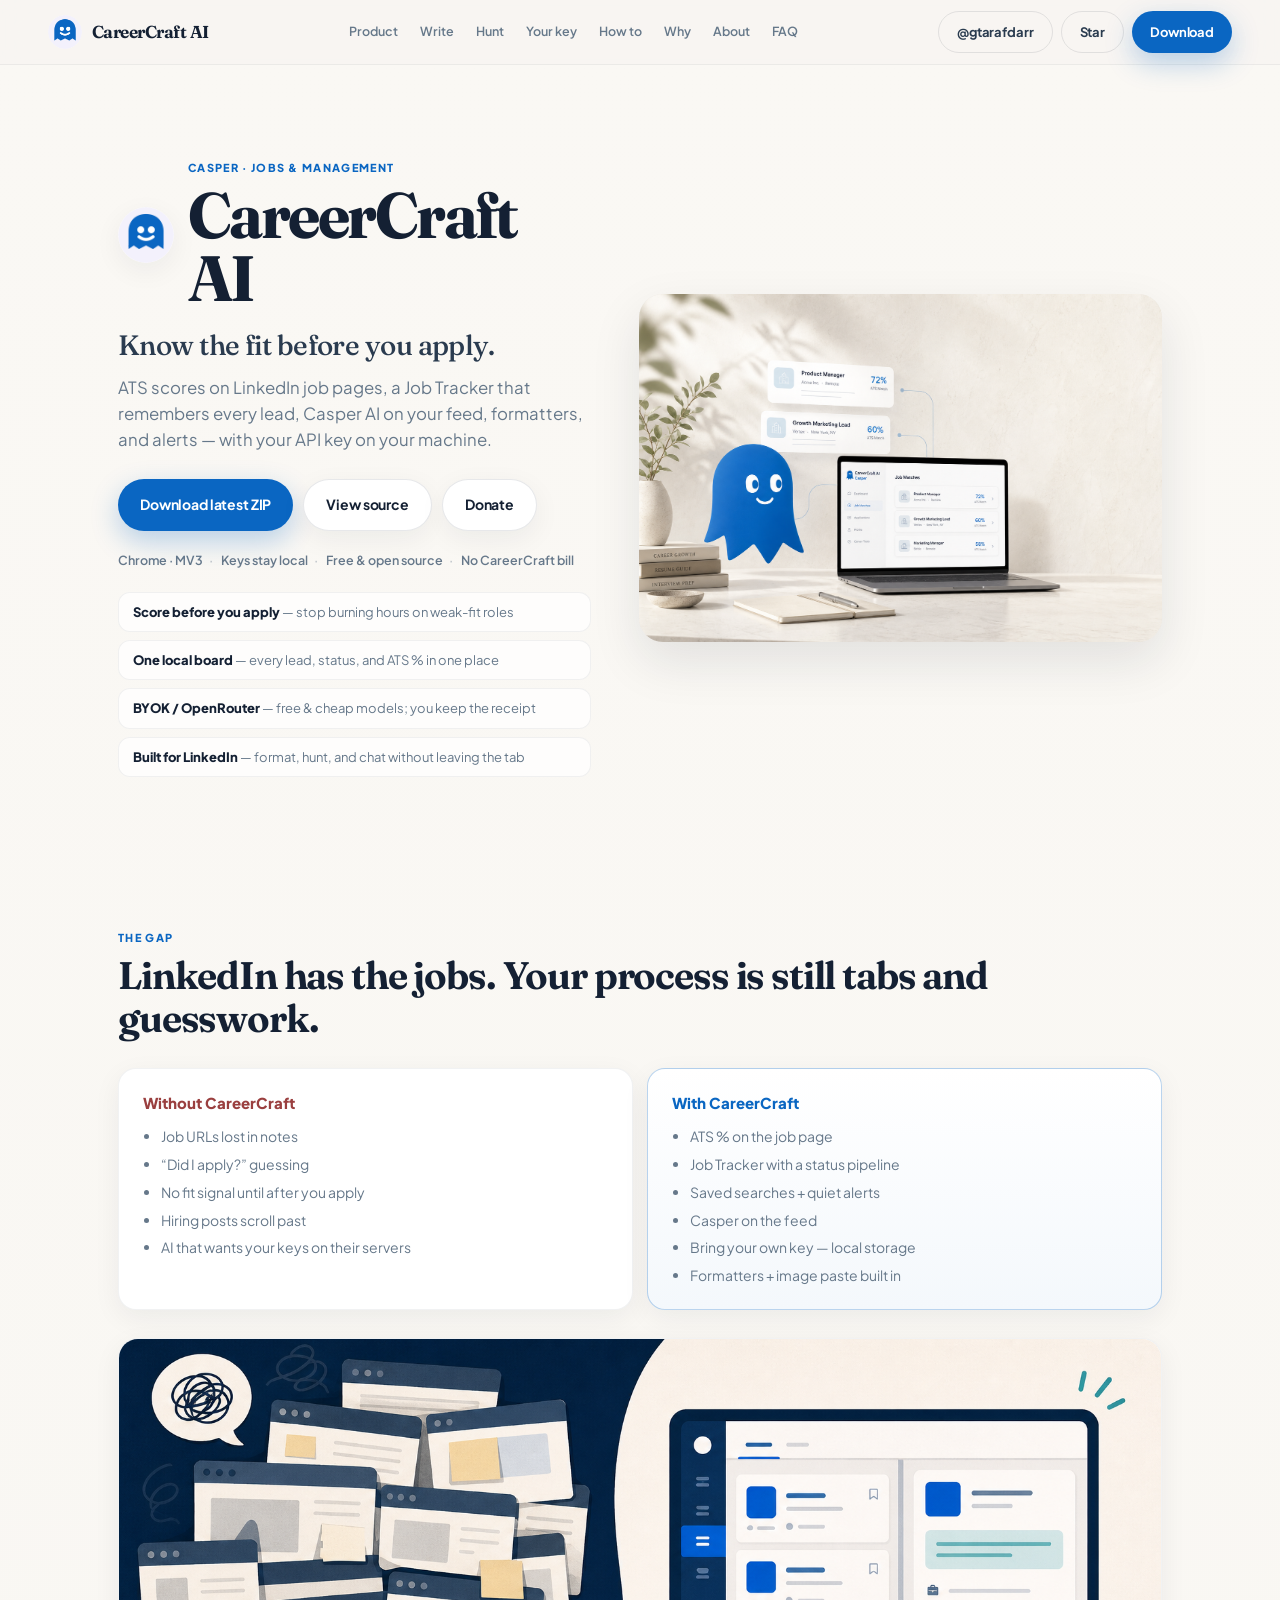
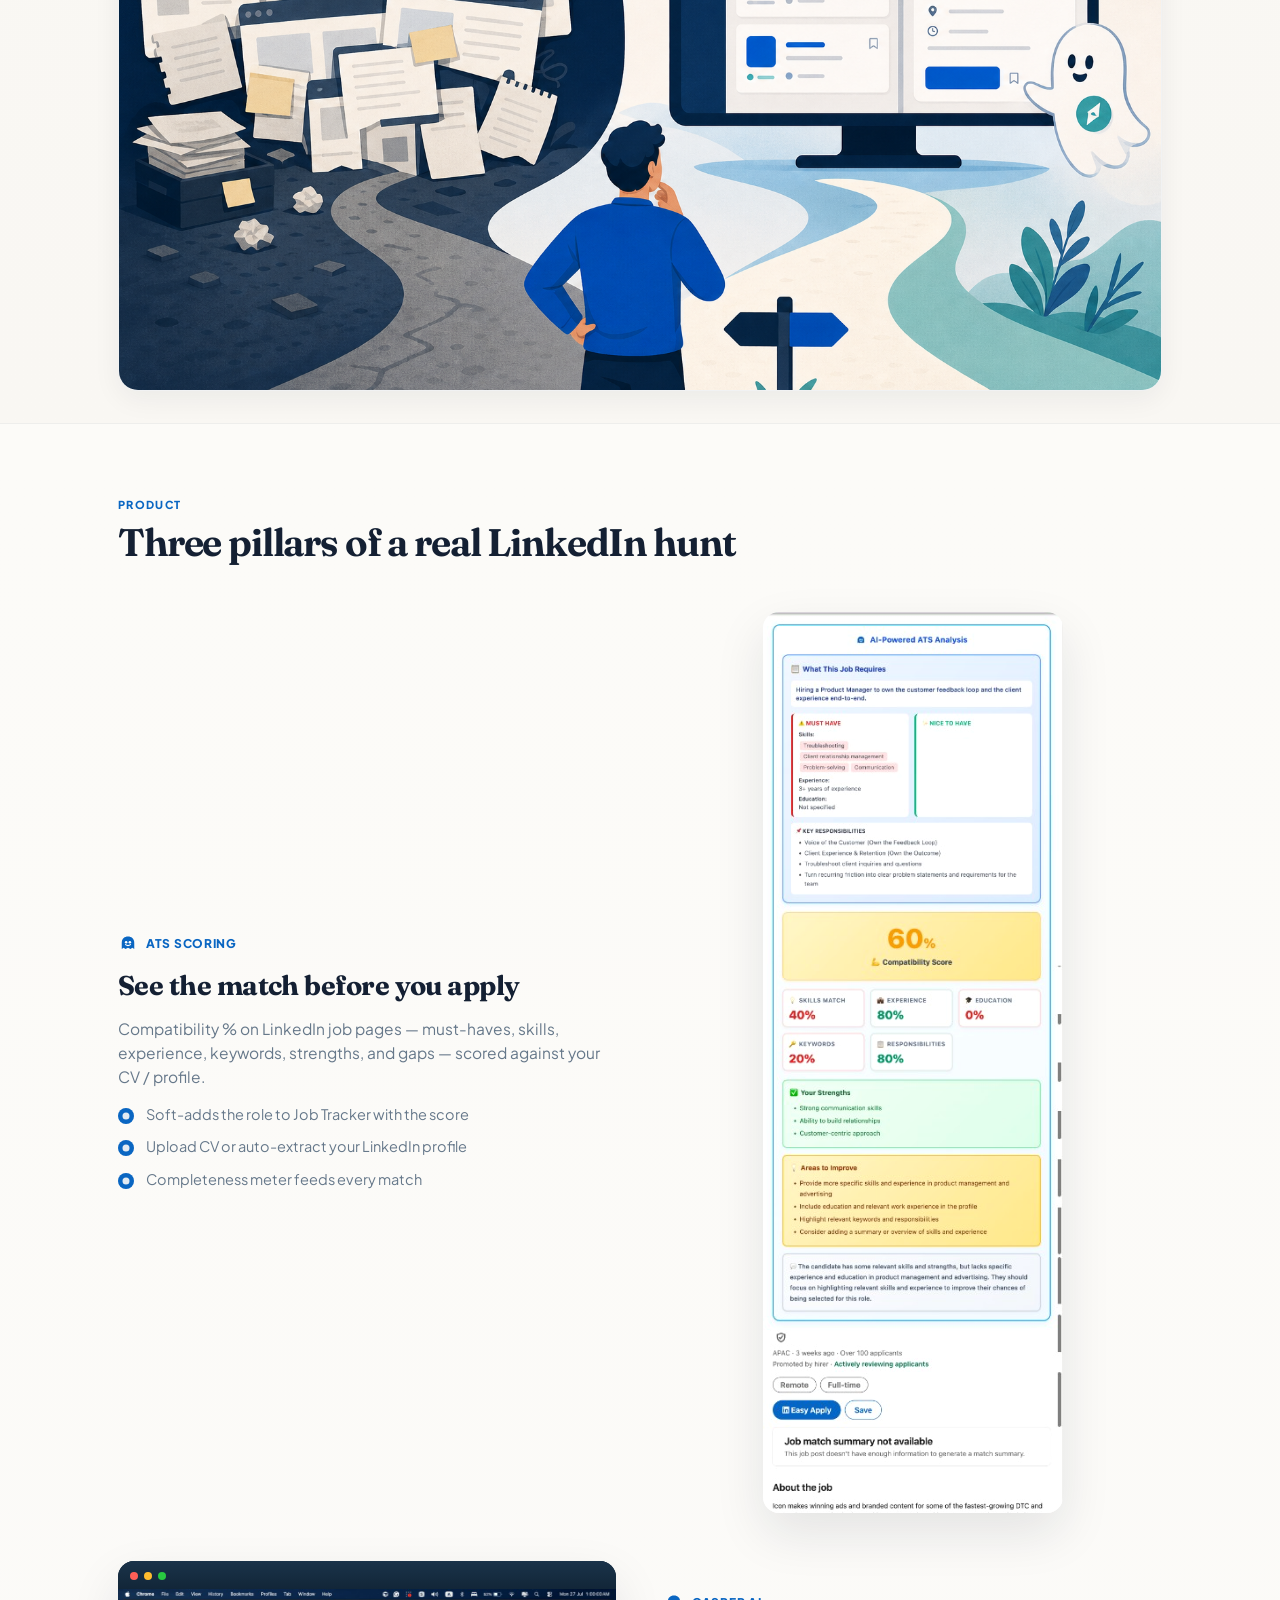
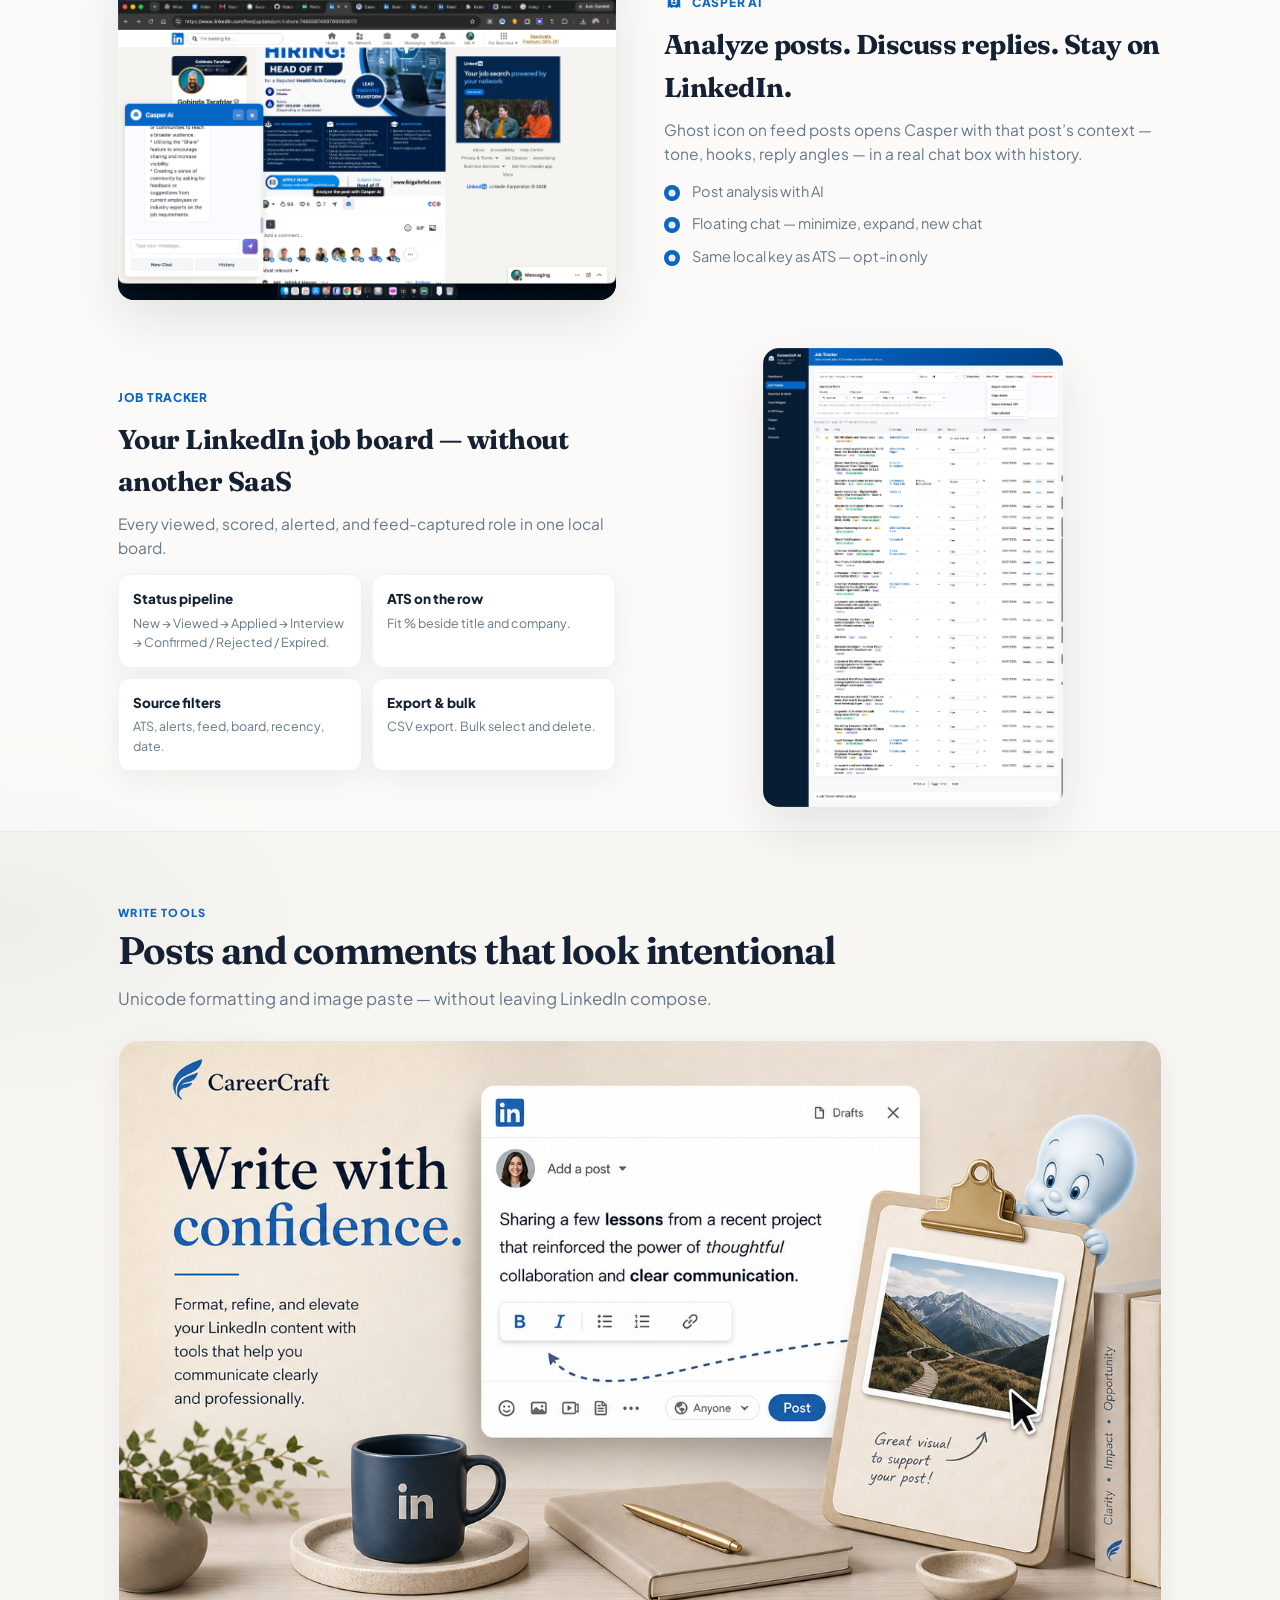
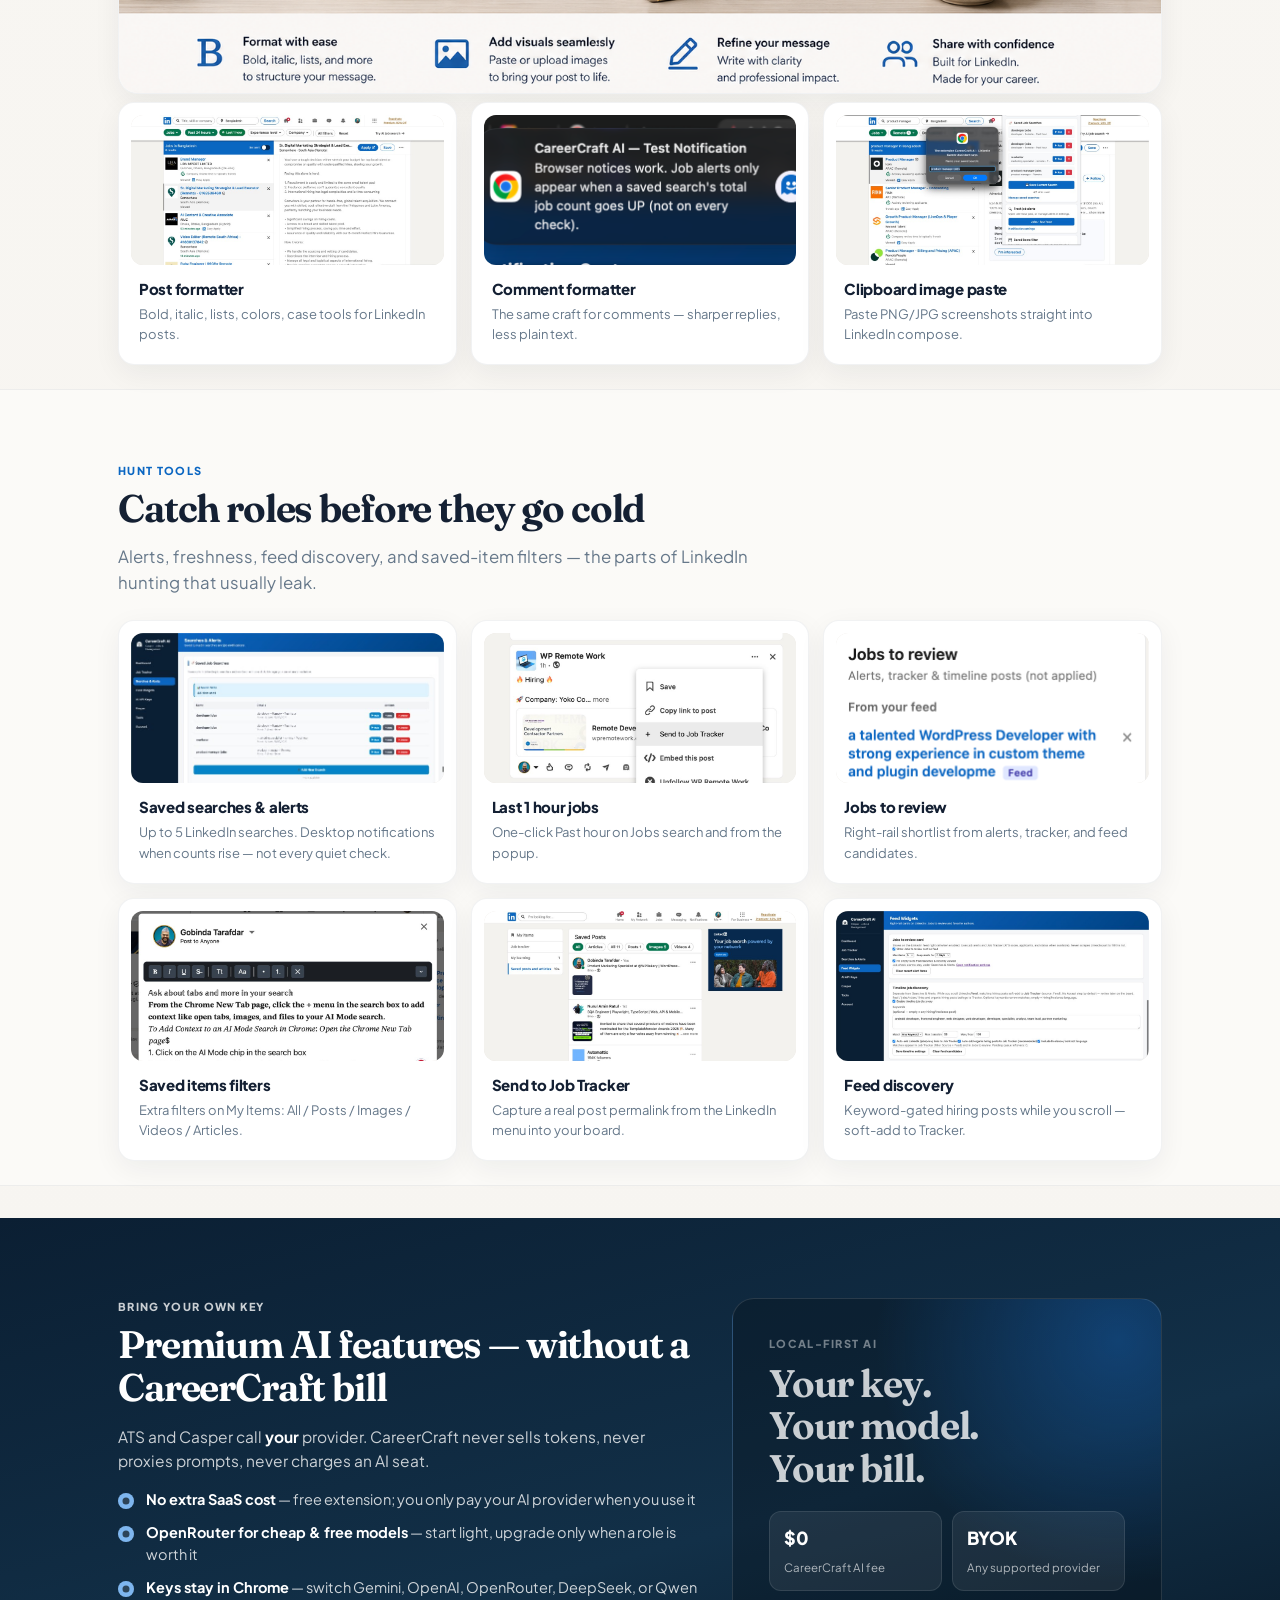
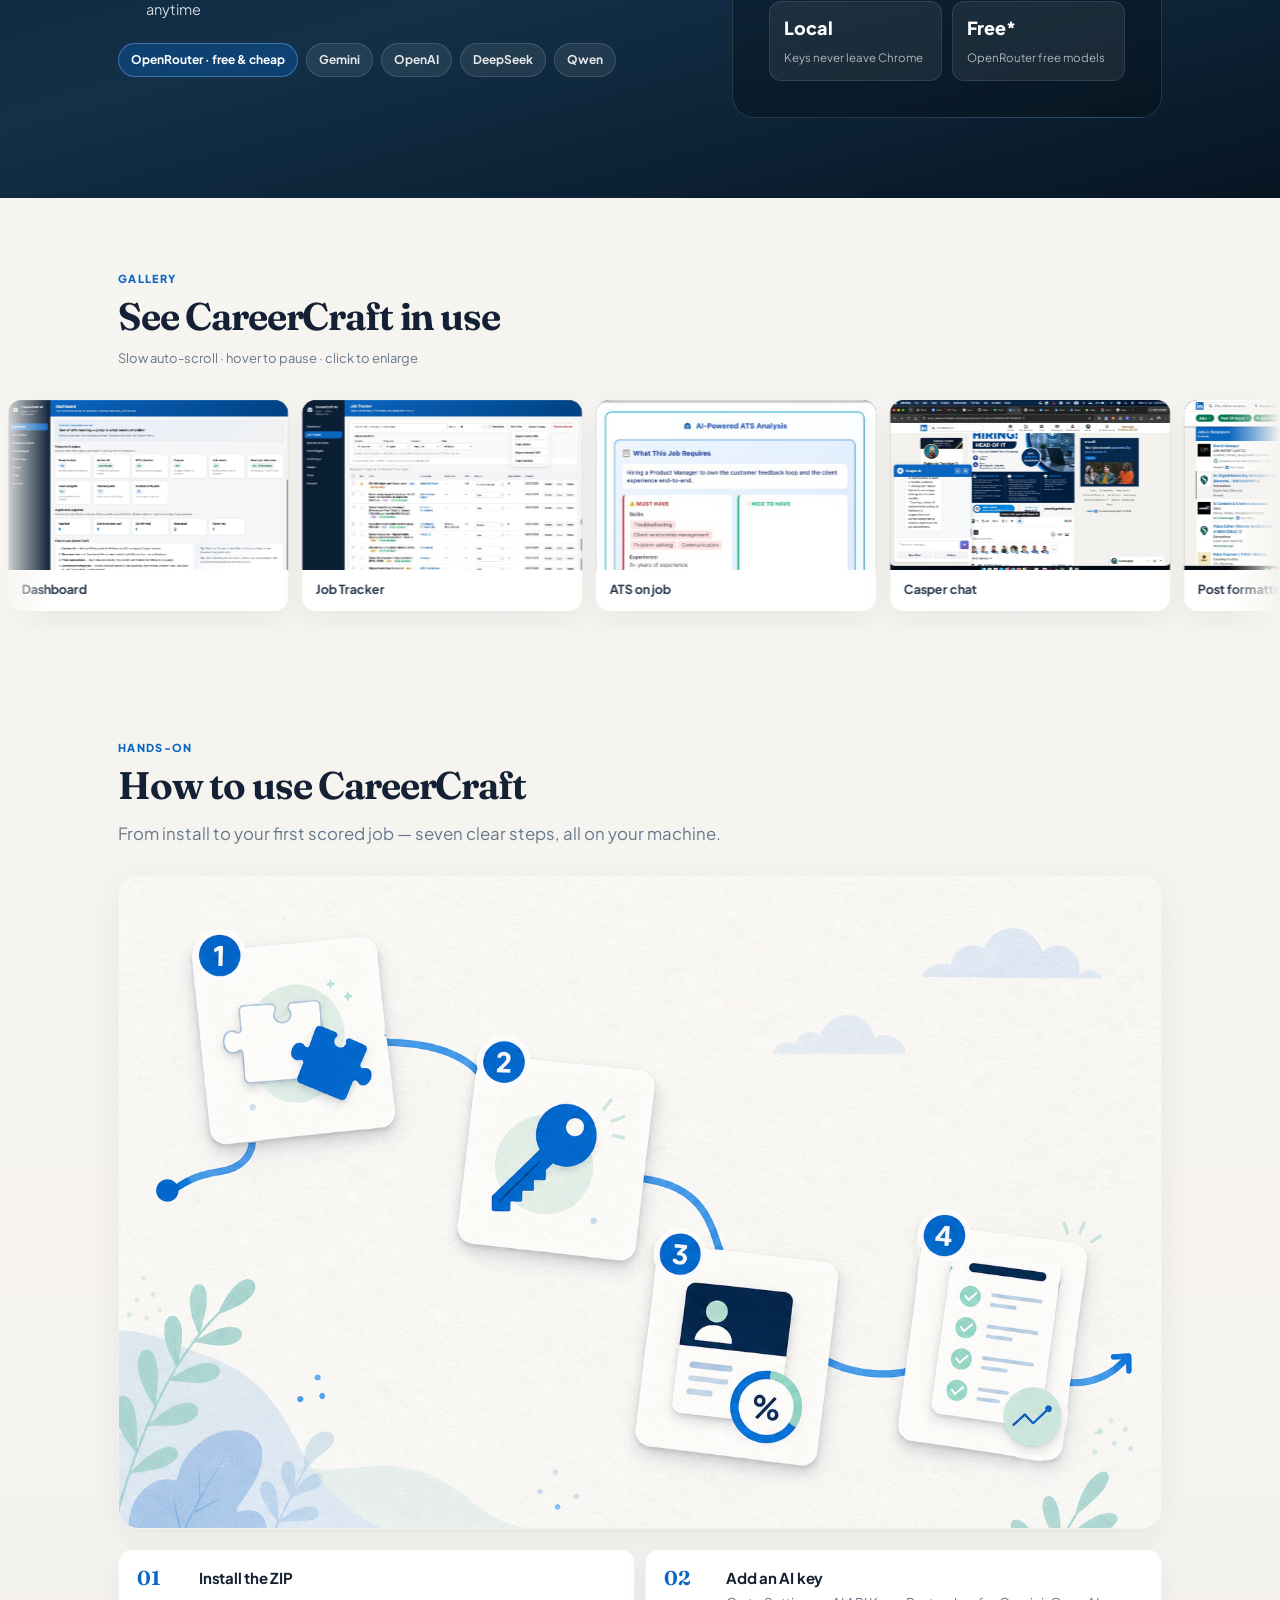
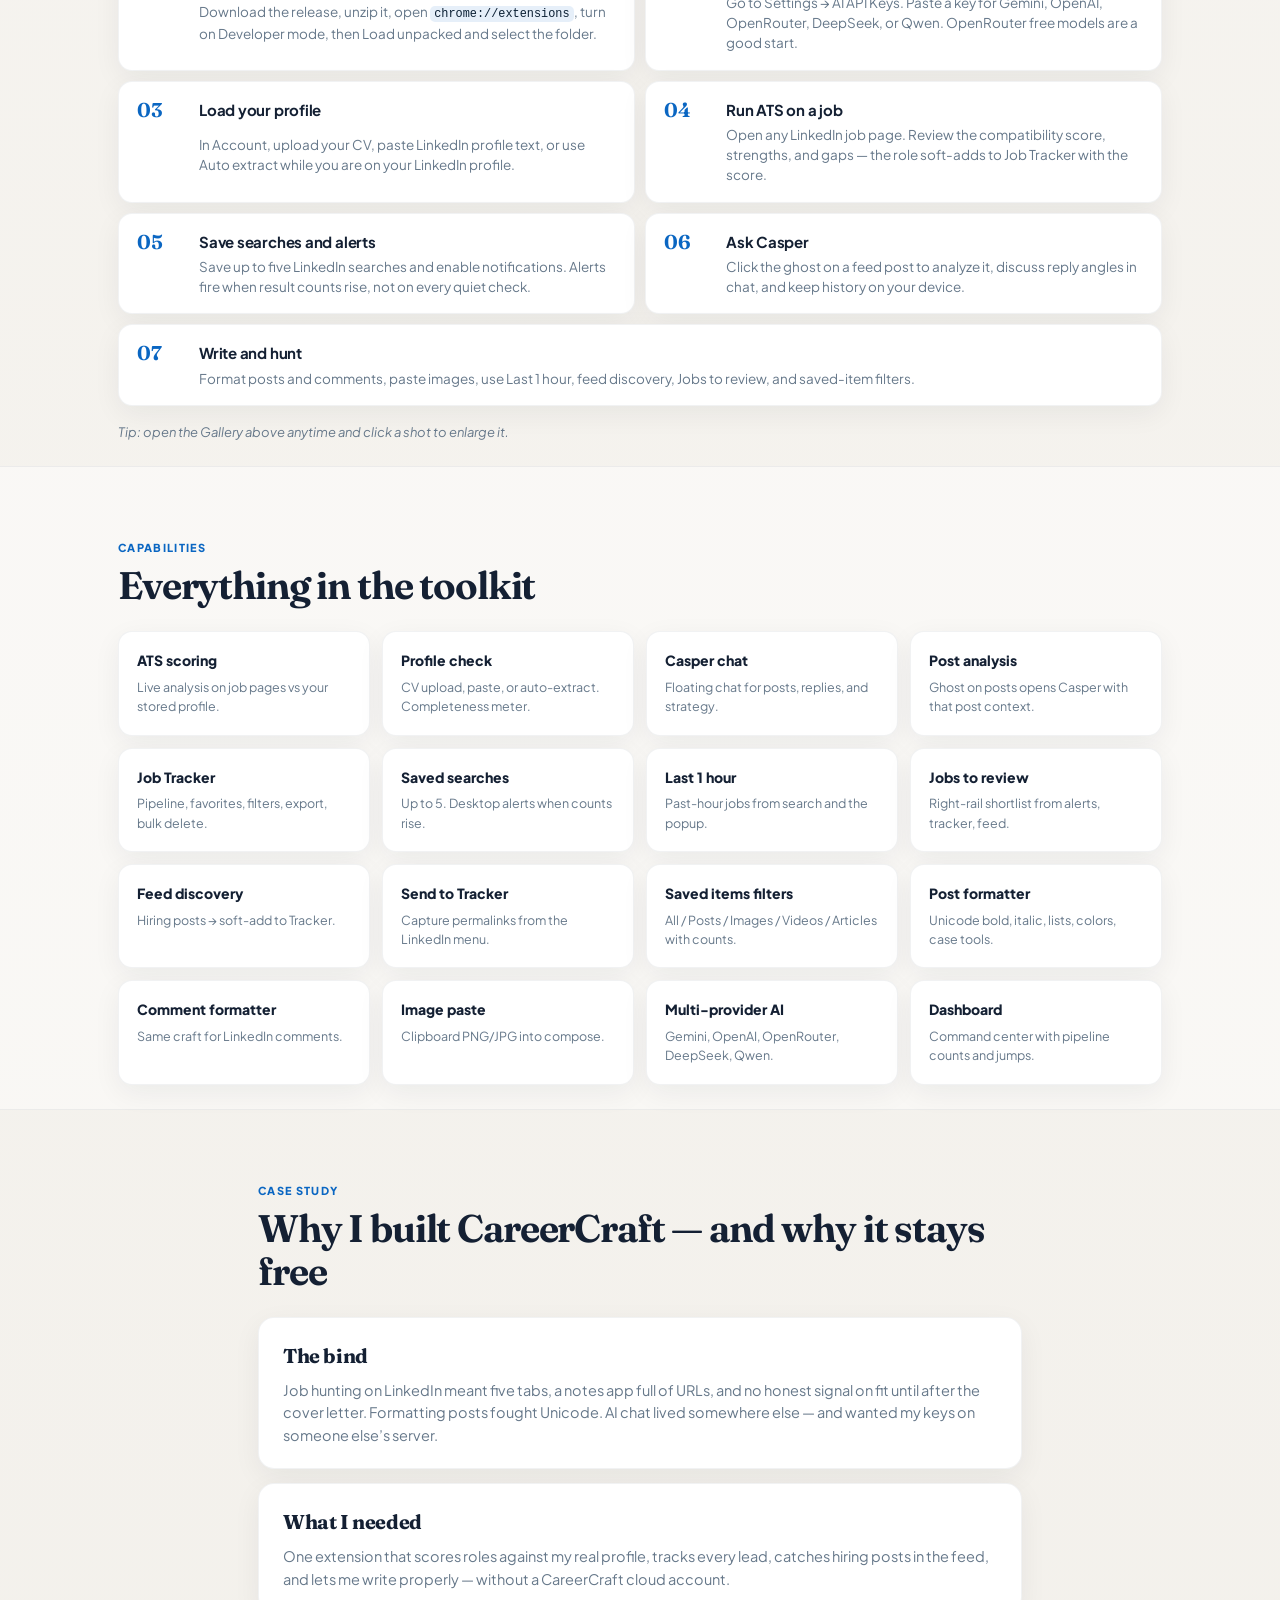
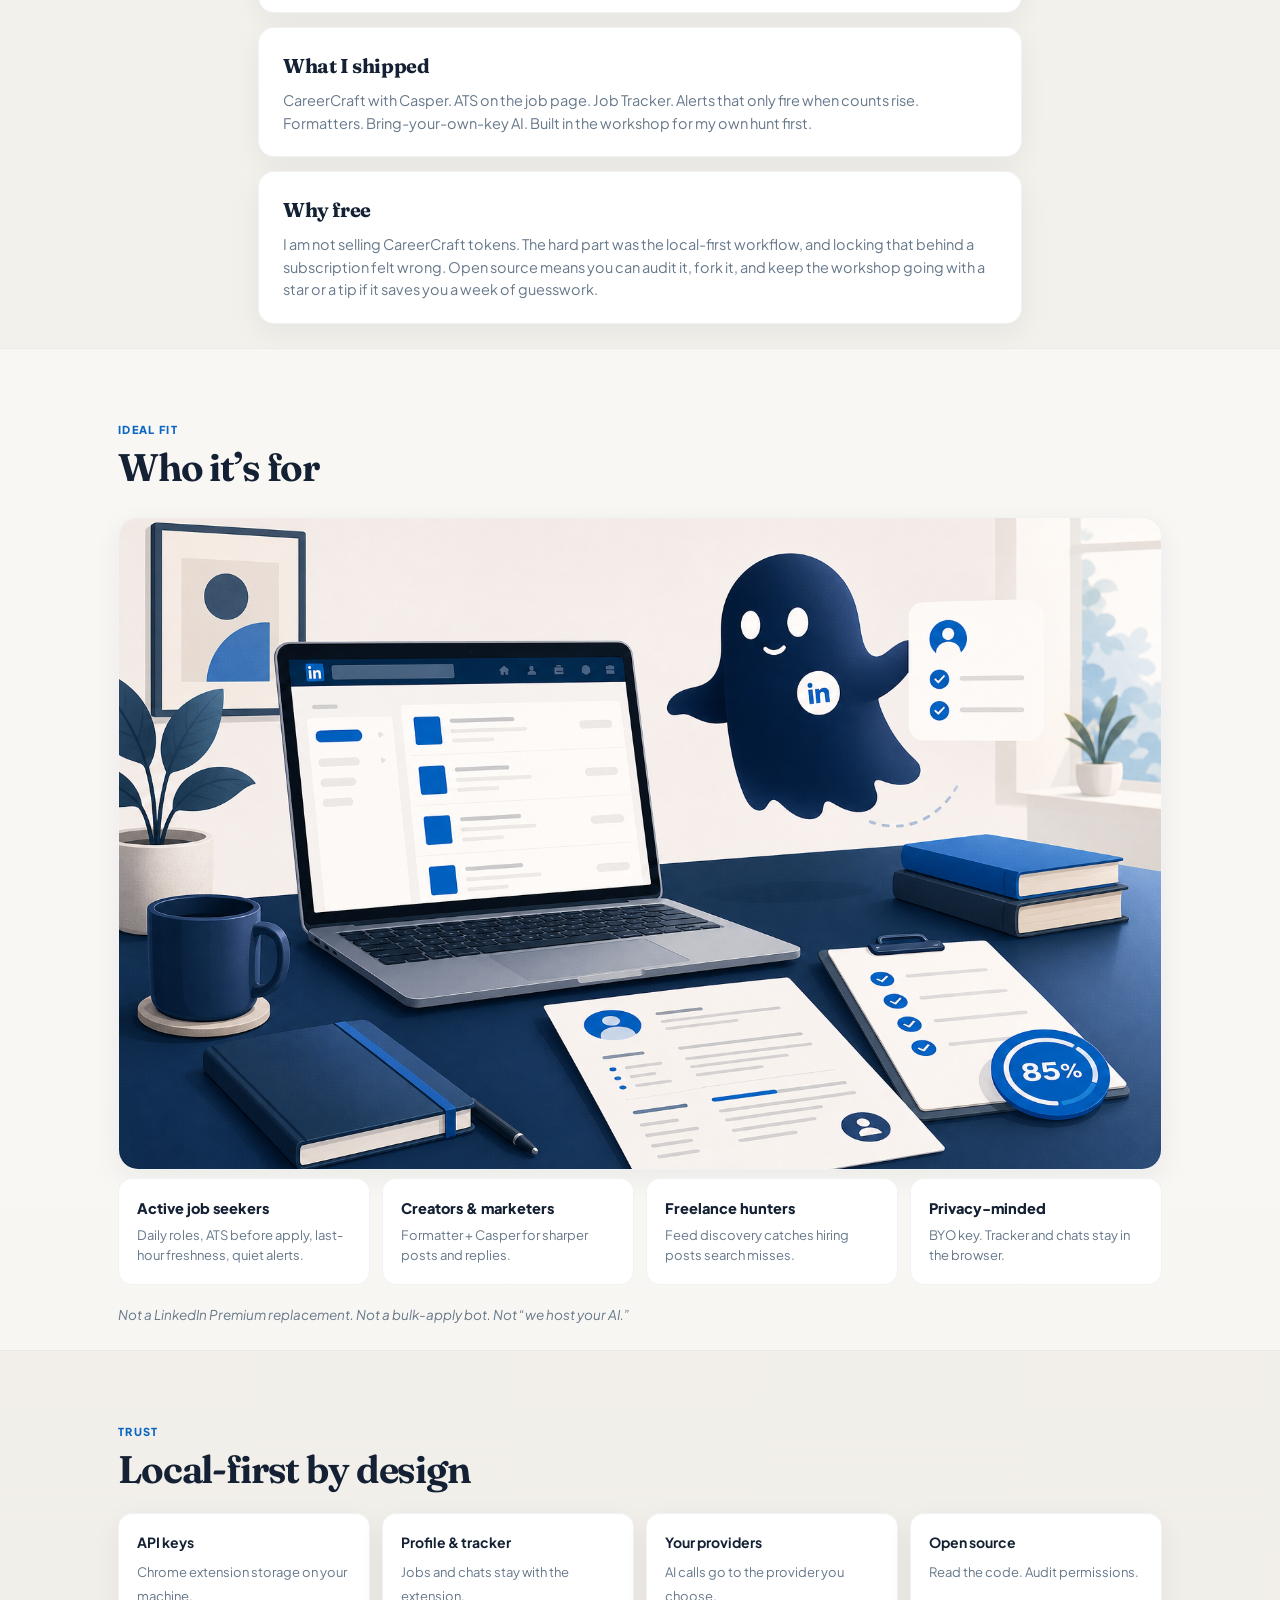
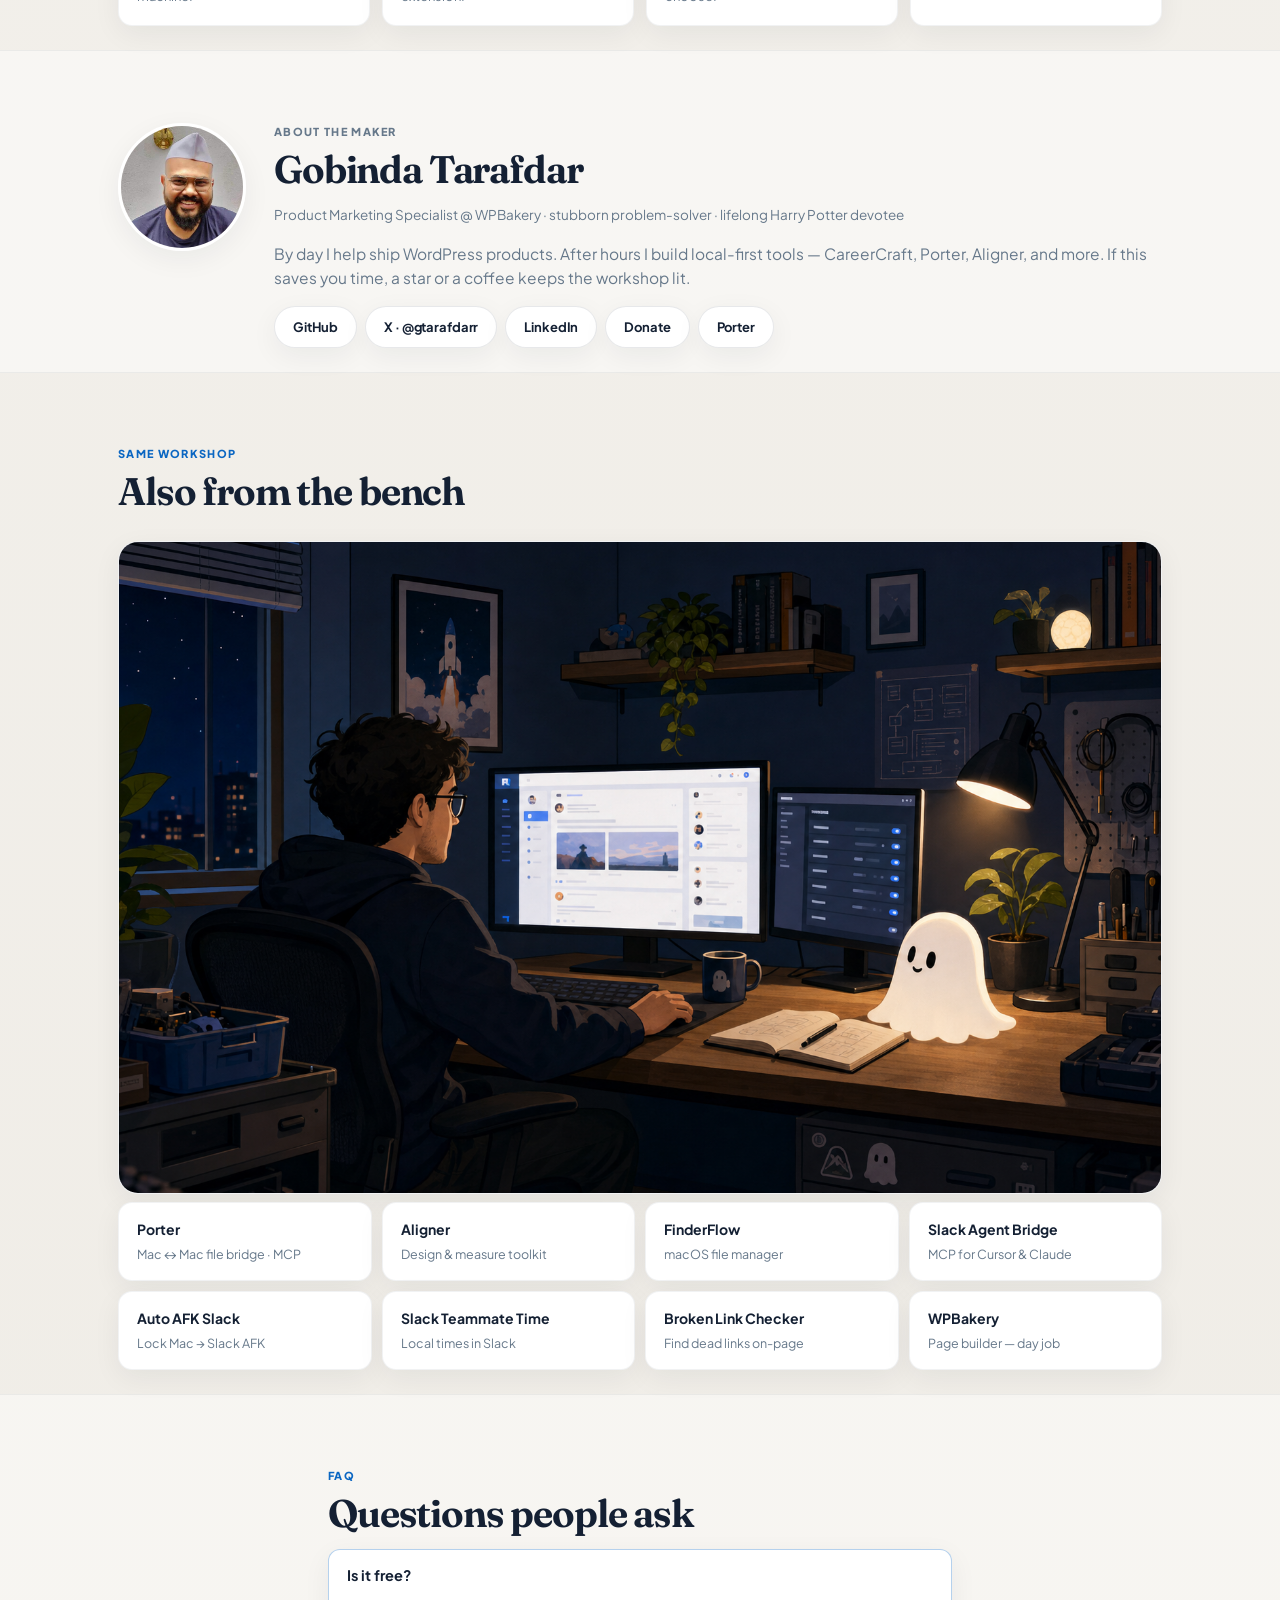
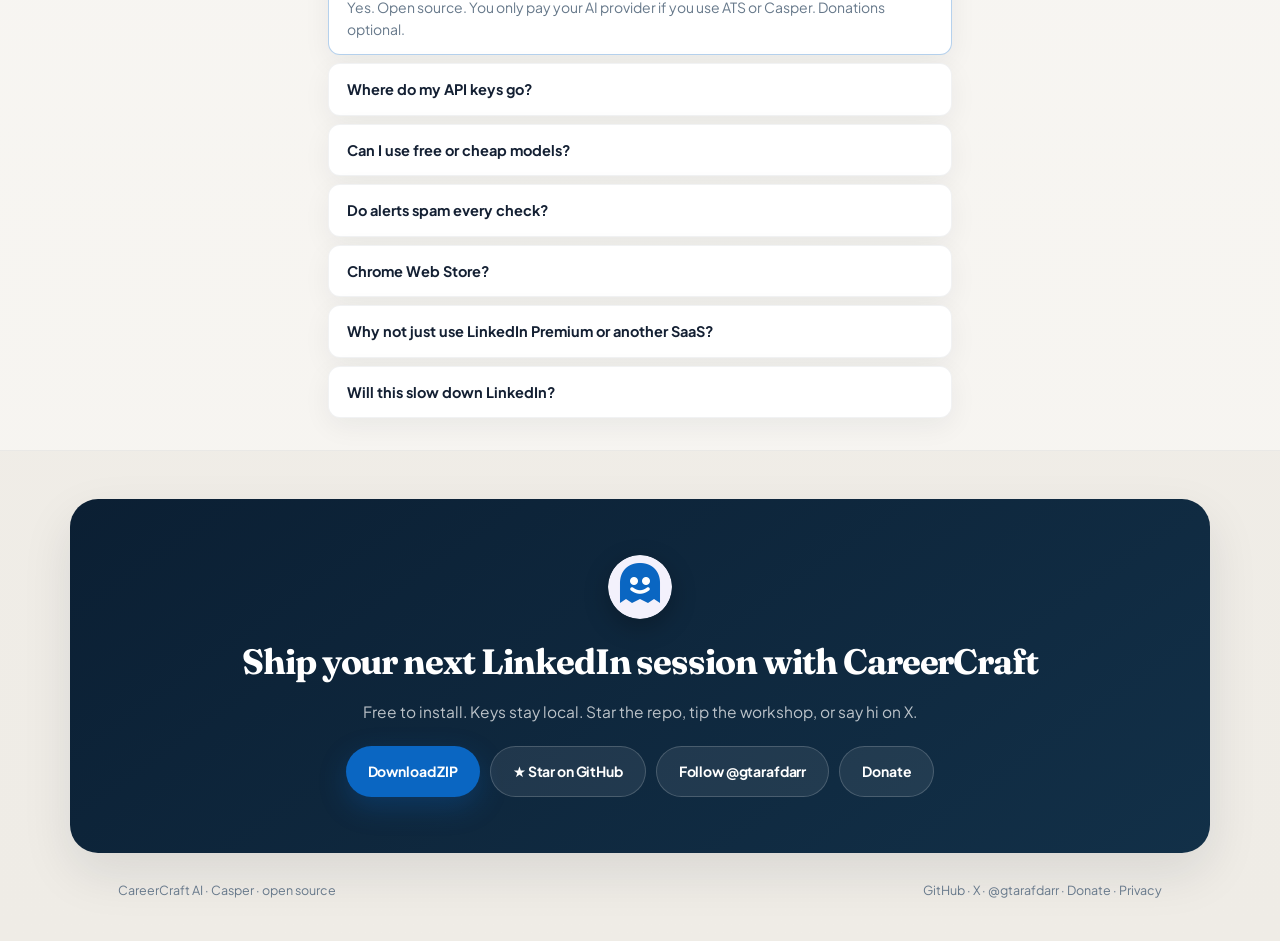
==== commit 10daa698: "Add X handle, micro-interactions, and sellable hero points Wire @gtarafdarr across nav/maker/CTA/foo" ====
--- a/docs/index.html
+++ b/docs/index.html
@@ -63,6 +63,7 @@
       <a href="#faq">FAQ</a>
     </nav>
     <div class="top-actions">
+      <a class="btn btn-quiet" href="https://x.com/Gtarafdarr" target="_blank" rel="noopener">@gtarafdarr</a>
       <a class="btn btn-quiet" href="https://github.com/Gtarafdar/careercraft-casper-ai-for-linkedin-jobs-and-management" target="_blank" rel="noopener">Star</a>
       <a class="btn btn-primary" id="dlTop" href="https://github.com/Gtarafdar/careercraft-casper-ai-for-linkedin-jobs-and-management/releases/latest">Download</a>
     </div>
@@ -111,6 +112,13 @@
           <li>Chrome · MV3</li>
           <li>Keys stay local</li>
           <li>Free &amp; open source</li>
+          <li>No CareerCraft bill</li>
+        </ul>
+        <ul class="sell-points" aria-label="Why people download">
+          <li><strong>Score before you apply</strong> — stop burning hours on weak-fit roles</li>
+          <li><strong>One local board</strong> — every lead, status, and ATS % in one place</li>
+          <li><strong>BYOK / OpenRouter</strong> — free &amp; cheap models; you keep the receipt</li>
+          <li><strong>Built for LinkedIn</strong> — format, hunt, and chat without leaving the tab</li>
         </ul>
       </div>
       <figure class="hero-art">
@@ -141,6 +149,7 @@
               <li>Saved searches + quiet alerts</li>
               <li>Casper on the feed</li>
               <li>Bring your own key — local storage</li>
+              <li>Formatters + image paste built in</li>
             </ul>
           </article>
         </div>
@@ -487,6 +496,7 @@
           <p>By day I help ship WordPress products. After hours I build local-first tools — CareerCraft, Porter, Aligner, and more. If this saves you time, a star or a coffee keeps the workshop lit.</p>
           <div class="socials">
             <a class="btn btn-outline" href="https://github.com/Gtarafdar" target="_blank" rel="noopener">GitHub</a>
+            <a class="btn btn-outline" href="https://x.com/Gtarafdarr" target="_blank" rel="noopener">X · @gtarafdarr</a>
             <a class="btn btn-outline" href="https://www.linkedin.com/in/gtarafdar/" target="_blank" rel="noopener">LinkedIn</a>
             <a class="btn btn-outline" href="https://gtarafdar.com/donate" target="_blank" rel="noopener">Donate</a>
             <a class="btn btn-outline" href="https://gtarafdar.github.io/porter/" target="_blank" rel="noopener">Porter</a>
@@ -540,8 +550,12 @@
           <p>Install via GitHub Releases (Load unpacked) today. Star the repo to follow a Store listing later.</p>
         </details>
         <details>
-          <summary>Is this a scraper / auto-apply bot?</summary>
-          <p>No. It enhances pages you visit and flows you configure. Not bulk people scrape, not auto-apply.</p>
+          <summary>Why not just use LinkedIn Premium or another SaaS?</summary>
+          <p>CareerCraft is not a Premium replacement. It adds ATS fit on the job page, a local Job Tracker, Casper on the feed, formatters, and alerts — without a CareerCraft subscription or uploading your hunt to another cloud.</p>
+        </details>
+        <details>
+          <summary>Will this slow down LinkedIn?</summary>
+          <p>Features are opt-in where it matters (Casper, feed widgets). Core tooling stays light; AI only runs when you ask for ATS or chat.</p>
         </details>
       </div>
     </section>
@@ -549,10 +563,11 @@
     <section class="cta" id="get">
       <img class="cta-mark" src="assets/casper-logo.png" width="64" height="64" alt="" />
       <h2>Ship your next LinkedIn session with CareerCraft</h2>
-      <p>Download the release, load it in Chrome, star the repo if it helps.</p>
+      <p>Free to install. Keys stay local. Star the repo, tip the workshop, or say hi on X.</p>
       <div class="hero-cta">
         <a class="btn btn-primary btn-lg" id="dlCta" href="https://github.com/Gtarafdar/careercraft-casper-ai-for-linkedin-jobs-and-management/releases/latest">Download ZIP</a>
         <a class="btn btn-ghost btn-lg" href="https://github.com/Gtarafdar/careercraft-casper-ai-for-linkedin-jobs-and-management" target="_blank" rel="noopener">★ Star on GitHub</a>
+        <a class="btn btn-ghost btn-lg" href="https://x.com/Gtarafdarr" target="_blank" rel="noopener">Follow @gtarafdarr</a>
         <a class="btn btn-ghost btn-lg" href="https://gtarafdar.com/donate" target="_blank" rel="noopener">Donate</a>
       </div>
     </section>
@@ -562,6 +577,8 @@
     <span>CareerCraft AI · Casper · open source</span>
     <span>
       <a href="https://github.com/Gtarafdar/careercraft-casper-ai-for-linkedin-jobs-and-management">GitHub</a>
+      ·
+      <a href="https://x.com/Gtarafdarr">X · @gtarafdarr</a>
       ·
       <a href="https://gtarafdar.com/donate">Donate</a>
       ·
--- a/docs/styles.css
+++ b/docs/styles.css
@@ -112,6 +112,11 @@
   width: 34px;
   height: 34px;
   border-radius: 50%;
+  transition: transform 0.35s var(--ease);
+}
+
+.brand:hover img {
+  transform: scale(1.08) rotate(-4deg);
 }
 
 .brand span {
@@ -227,11 +232,41 @@
   letter-spacing: -0.01em;
   cursor: pointer;
   text-decoration: none;
-  transition: transform 0.18s var(--ease), background 0.18s, box-shadow 0.18s, border-color 0.18s;
+  position: relative;
+  overflow: hidden;
+  transition:
+    transform 0.22s var(--ease),
+    background 0.18s,
+    box-shadow 0.22s var(--ease),
+    border-color 0.18s,
+    color 0.18s;
+}
+
+.btn::after {
+  content: "";
+  position: absolute;
+  inset: 0;
+  background: linear-gradient(120deg, transparent 30%, rgba(255, 255, 255, 0.22) 50%, transparent 70%);
+  transform: translateX(-120%);
+  transition: transform 0.55s var(--ease);
+  pointer-events: none;
 }
 
 .btn:hover {
-  transform: translateY(-1px);
+  transform: translateY(-2px);
+}
+
+.btn:hover::after {
+  transform: translateX(120%);
+}
+
+.btn:active {
+  transform: translateY(0);
+}
+
+.btn:focus-visible {
+  outline: 2px solid var(--blue);
+  outline-offset: 3px;
 }
 
 .btn-primary {
@@ -243,6 +278,7 @@
 .btn-primary:hover {
   background: var(--blue-bright);
   color: #fff;
+  box-shadow: 0 14px 34px rgba(10, 102, 194, 0.38);
 }
 
 .btn-outline {
@@ -255,6 +291,7 @@
 .btn-outline:hover {
   border-color: var(--blue);
   color: var(--blue);
+  box-shadow: 0 10px 26px rgba(10, 102, 194, 0.12);
 }
 
 .btn-quiet {
@@ -381,6 +418,37 @@
   opacity: 0.4;
 }
 
+.sell-points {
+  margin: 22px 0 0;
+  padding: 0;
+  list-style: none;
+  display: grid;
+  gap: 8px;
+  max-width: 36rem;
+}
+
+.sell-points li {
+  padding: 10px 14px;
+  border-radius: 12px;
+  background: rgba(255, 255, 255, 0.72);
+  border: 1px solid var(--line-soft);
+  font-size: 13px;
+  color: var(--muted);
+  line-height: 1.4;
+  transition: border-color 0.2s var(--ease), transform 0.2s var(--ease), box-shadow 0.2s var(--ease);
+}
+
+.sell-points li:hover {
+  border-color: rgba(10, 102, 194, 0.35);
+  transform: translateX(4px);
+  box-shadow: var(--shadow-soft);
+}
+
+.sell-points strong {
+  color: var(--ink);
+  font-weight: 800;
+}
+
 .hero-art {
   margin: 0;
   border-radius: 24px;
@@ -497,6 +565,12 @@
   background: var(--surface);
   border: 1px solid var(--line-soft);
   box-shadow: var(--shadow-soft);
+  transition: transform 0.25s var(--ease), box-shadow 0.25s var(--ease), border-color 0.25s;
+}
+
+.pane:hover {
+  transform: translateY(-3px);
+  box-shadow: var(--shadow);
 }
 
 .pane h3 {
@@ -943,6 +1017,13 @@
   border-radius: 14px;
   padding: 16px 18px;
   box-shadow: var(--shadow-soft);
+  transition: transform 0.22s var(--ease), border-color 0.22s, box-shadow 0.22s;
+}
+
+.steps li:hover {
+  transform: translateY(-2px);
+  border-color: rgba(10, 102, 194, 0.3);
+  box-shadow: 0 12px 28px rgba(20, 32, 51, 0.08);
 }
 
 .steps li::before {
@@ -1187,6 +1268,11 @@
   padding: 14px 18px;
   margin-bottom: 8px;
   box-shadow: var(--shadow-soft);
+  transition: border-color 0.2s, transform 0.2s var(--ease);
+}
+
+#faq details:hover {
+  transform: translateY(-1px);
 }
 
 #faq details[open] {
@@ -1230,6 +1316,17 @@
   border-radius: 50%;
   margin: 0 auto 16px;
   box-shadow: 0 8px 24px rgba(0, 0, 0, 0.25);
+  animation: ghostBob 3.2s var(--ease) infinite;
+}
+
+@keyframes ghostBob {
+  0%,
+  100% {
+    transform: translateY(0);
+  }
+  50% {
+    transform: translateY(-6px);
+  }
 }
 
 .cta h2 {
@@ -1398,11 +1495,25 @@
   }
 
   .btn:hover,
+  .btn:hover::after,
   .frame:hover,
   .feat-grid article:hover,
   .shot.card:hover,
   .trio article:hover,
-  .hunt-grid article:hover {
+  .hunt-grid article:hover,
+  .pane:hover,
+  .steps li:hover,
+  .sell-points li:hover,
+  #faq details:hover,
+  .brand:hover img {
     transform: none;
   }
-}
+
+  .cta-mark {
+    animation: none;
+  }
+
+  .btn::after {
+    display: none;
+  }
+}
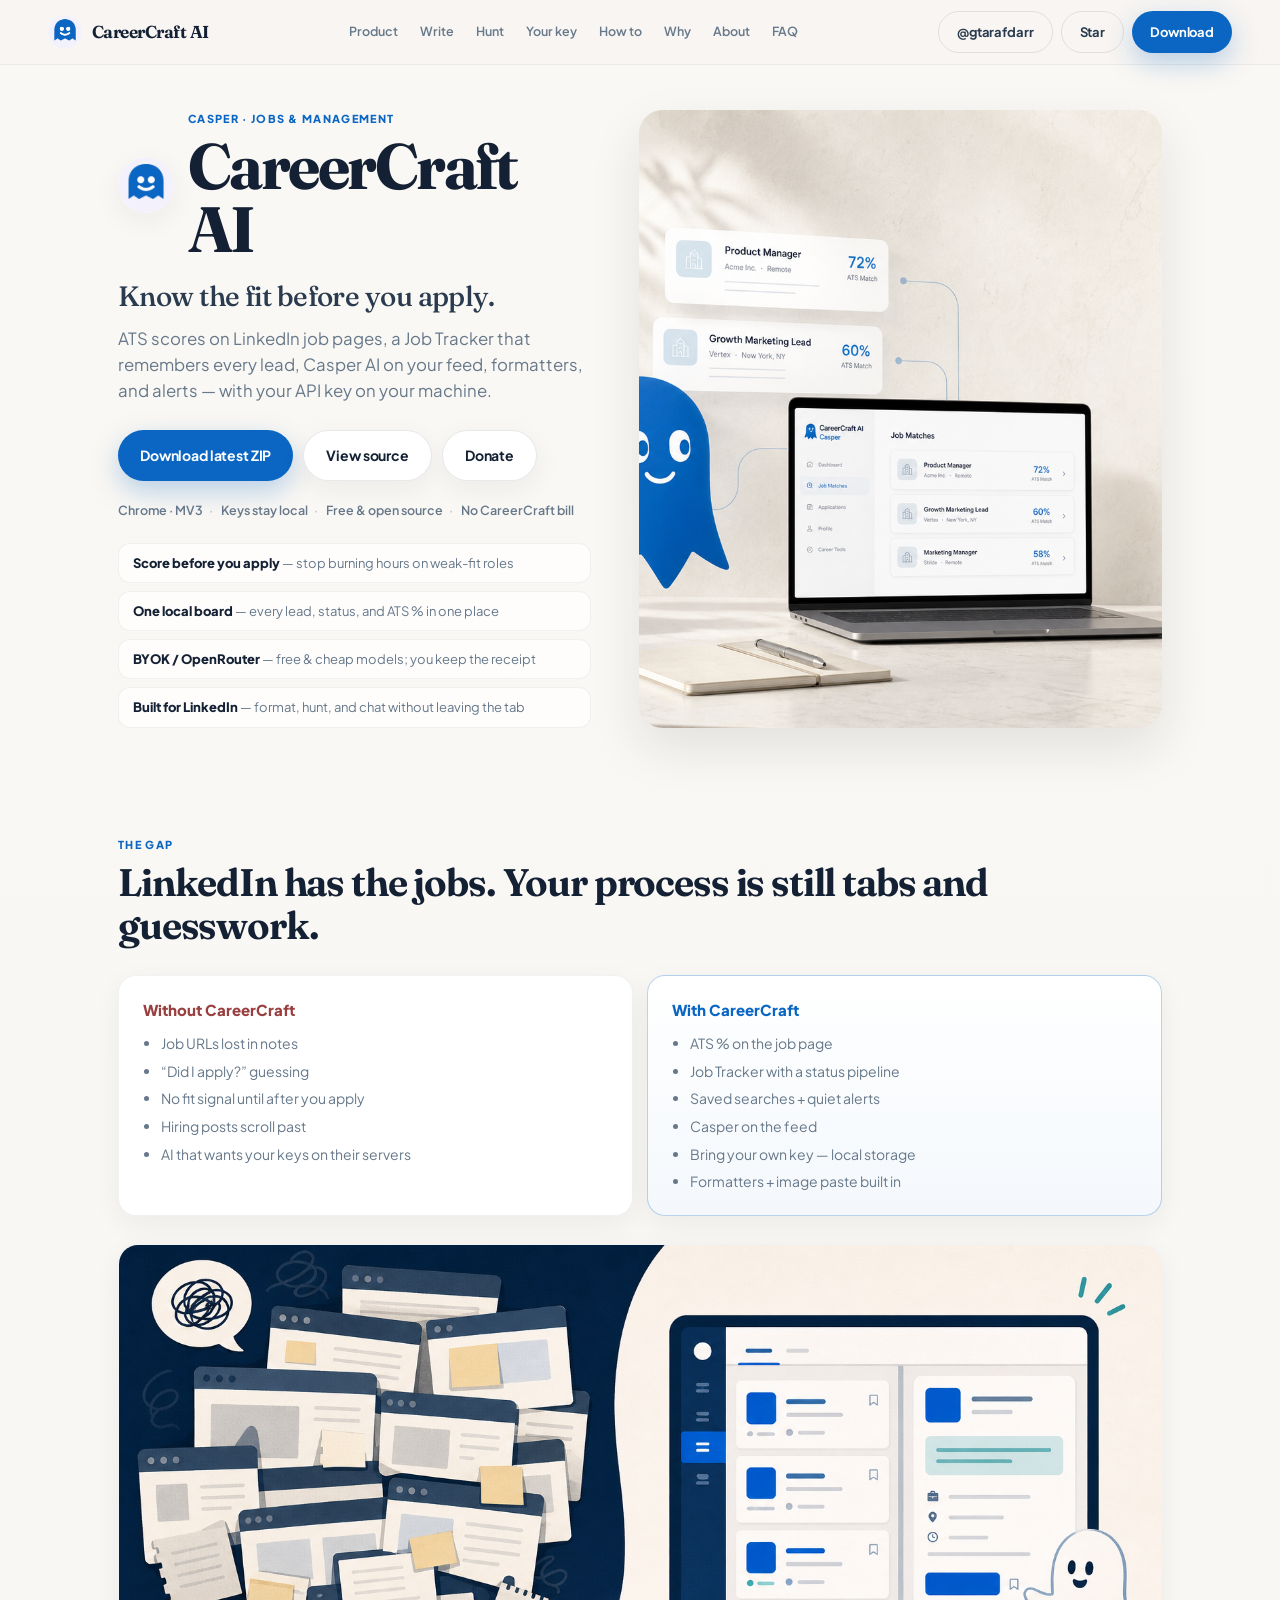
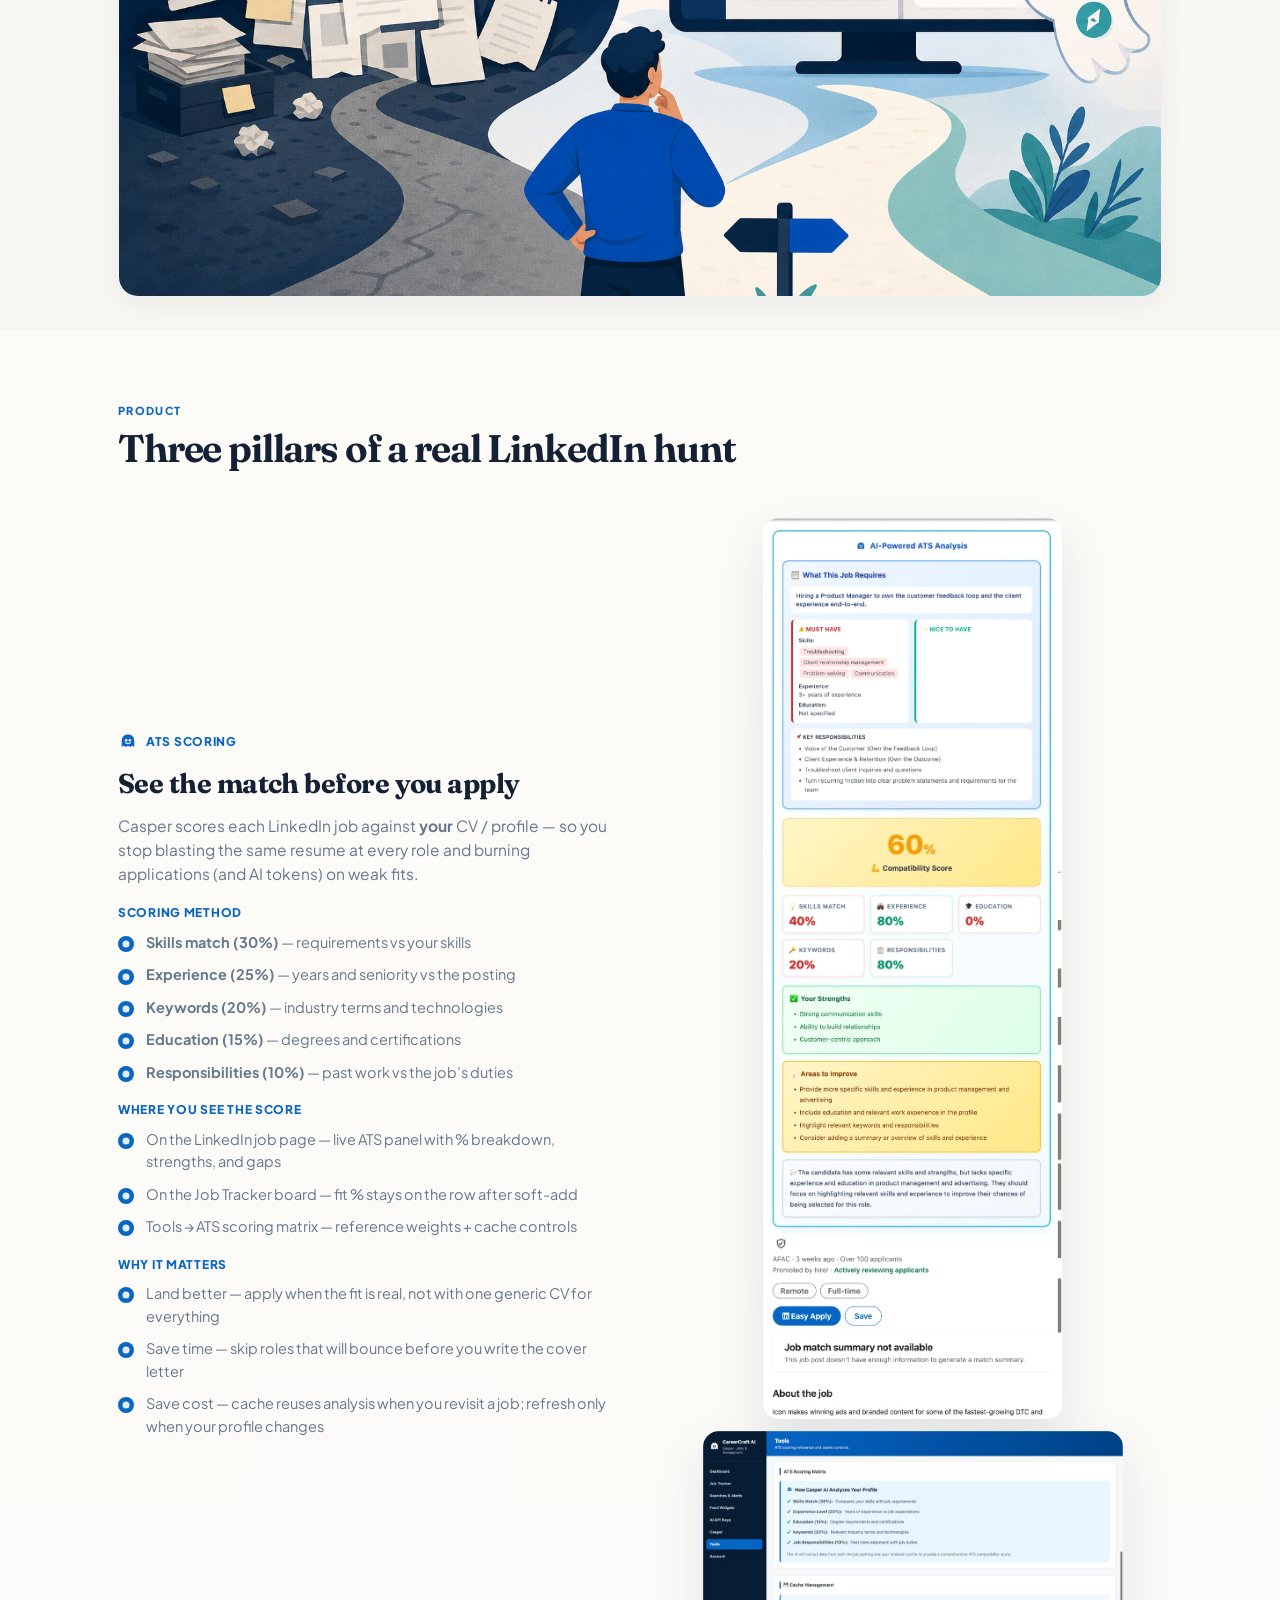
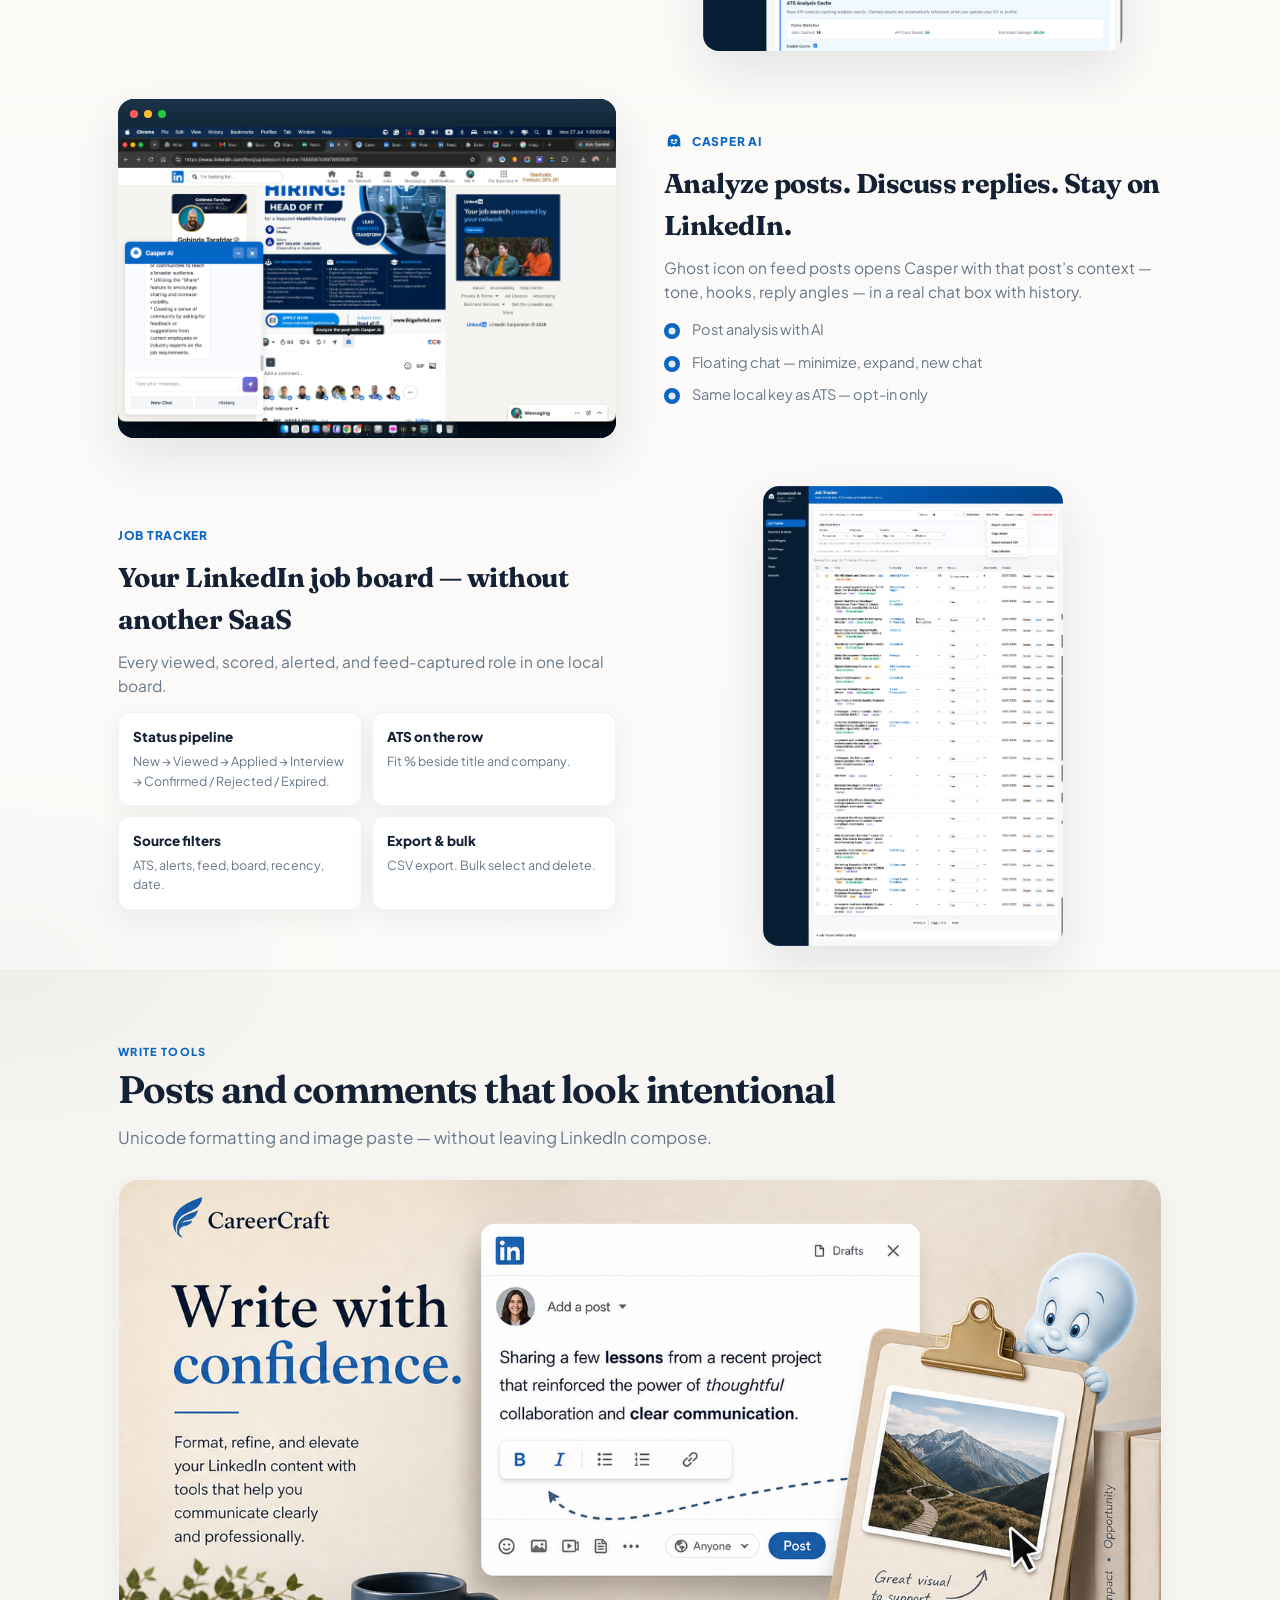
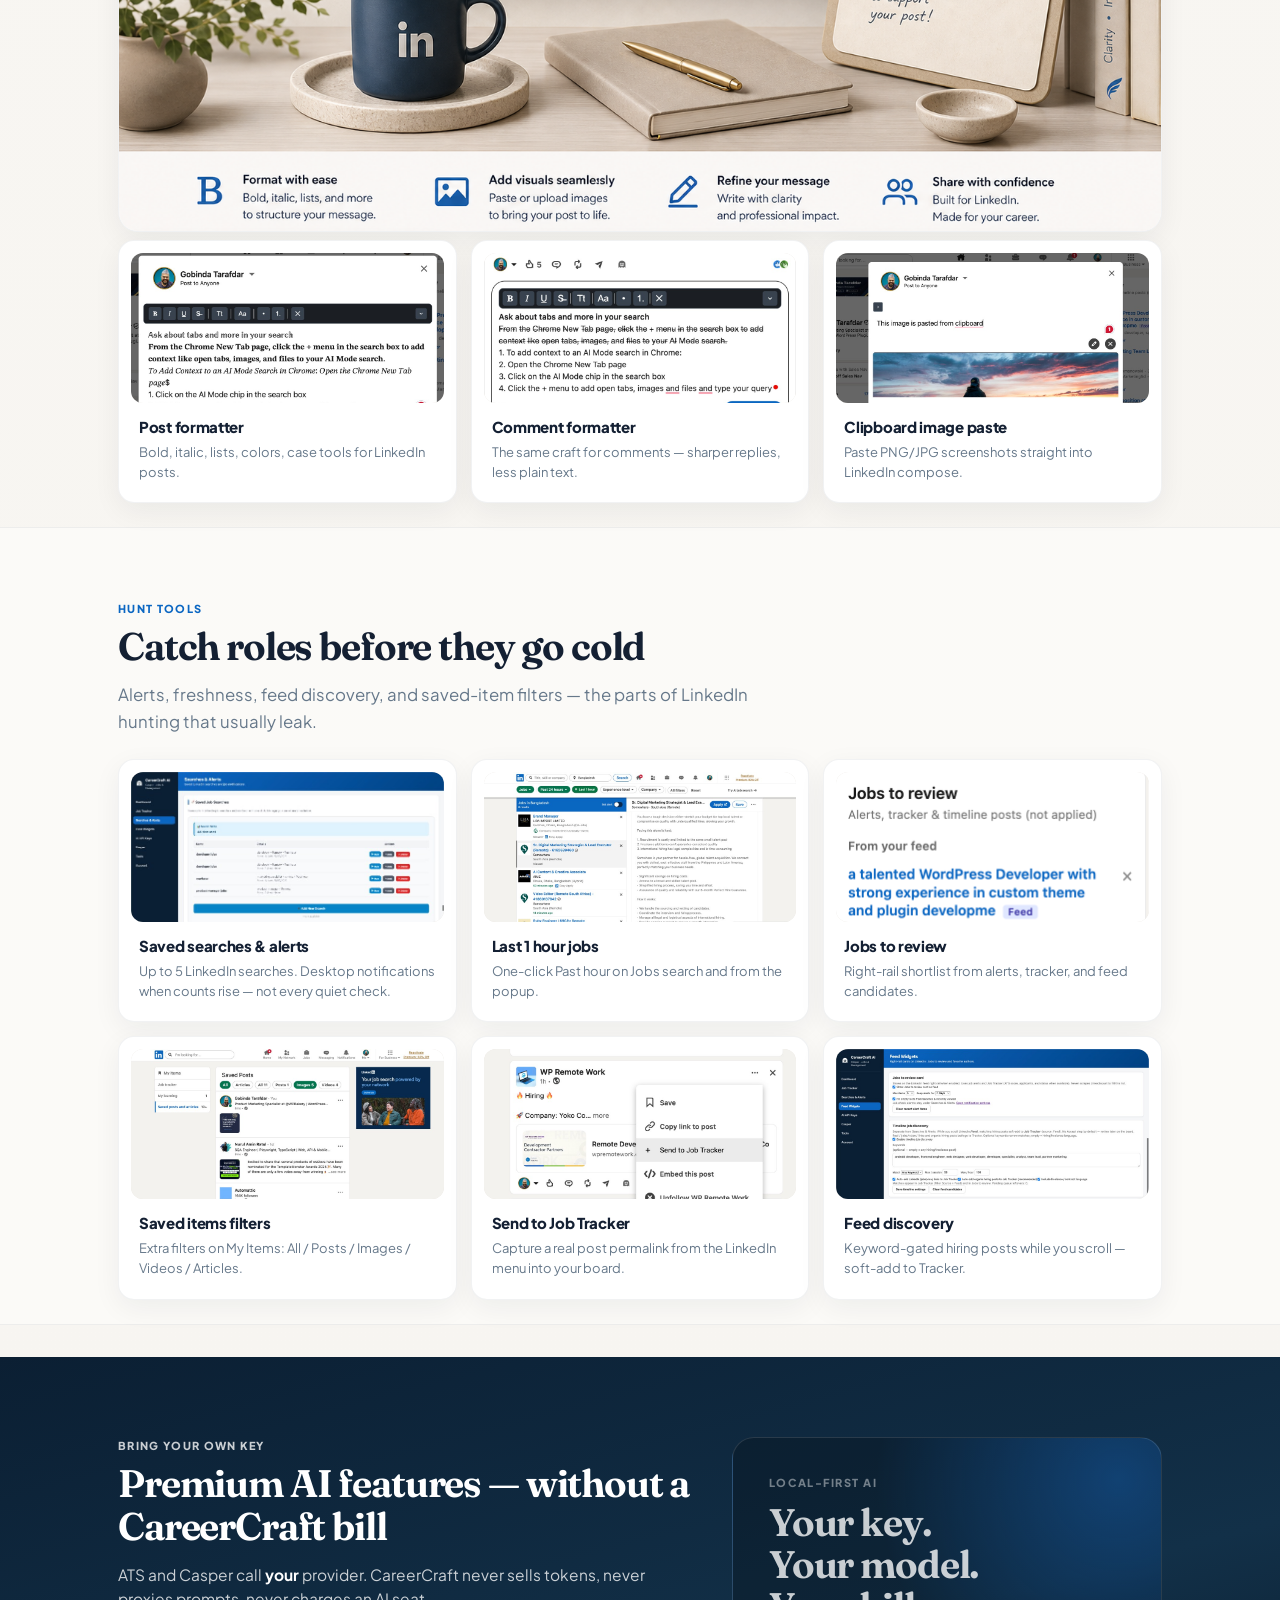
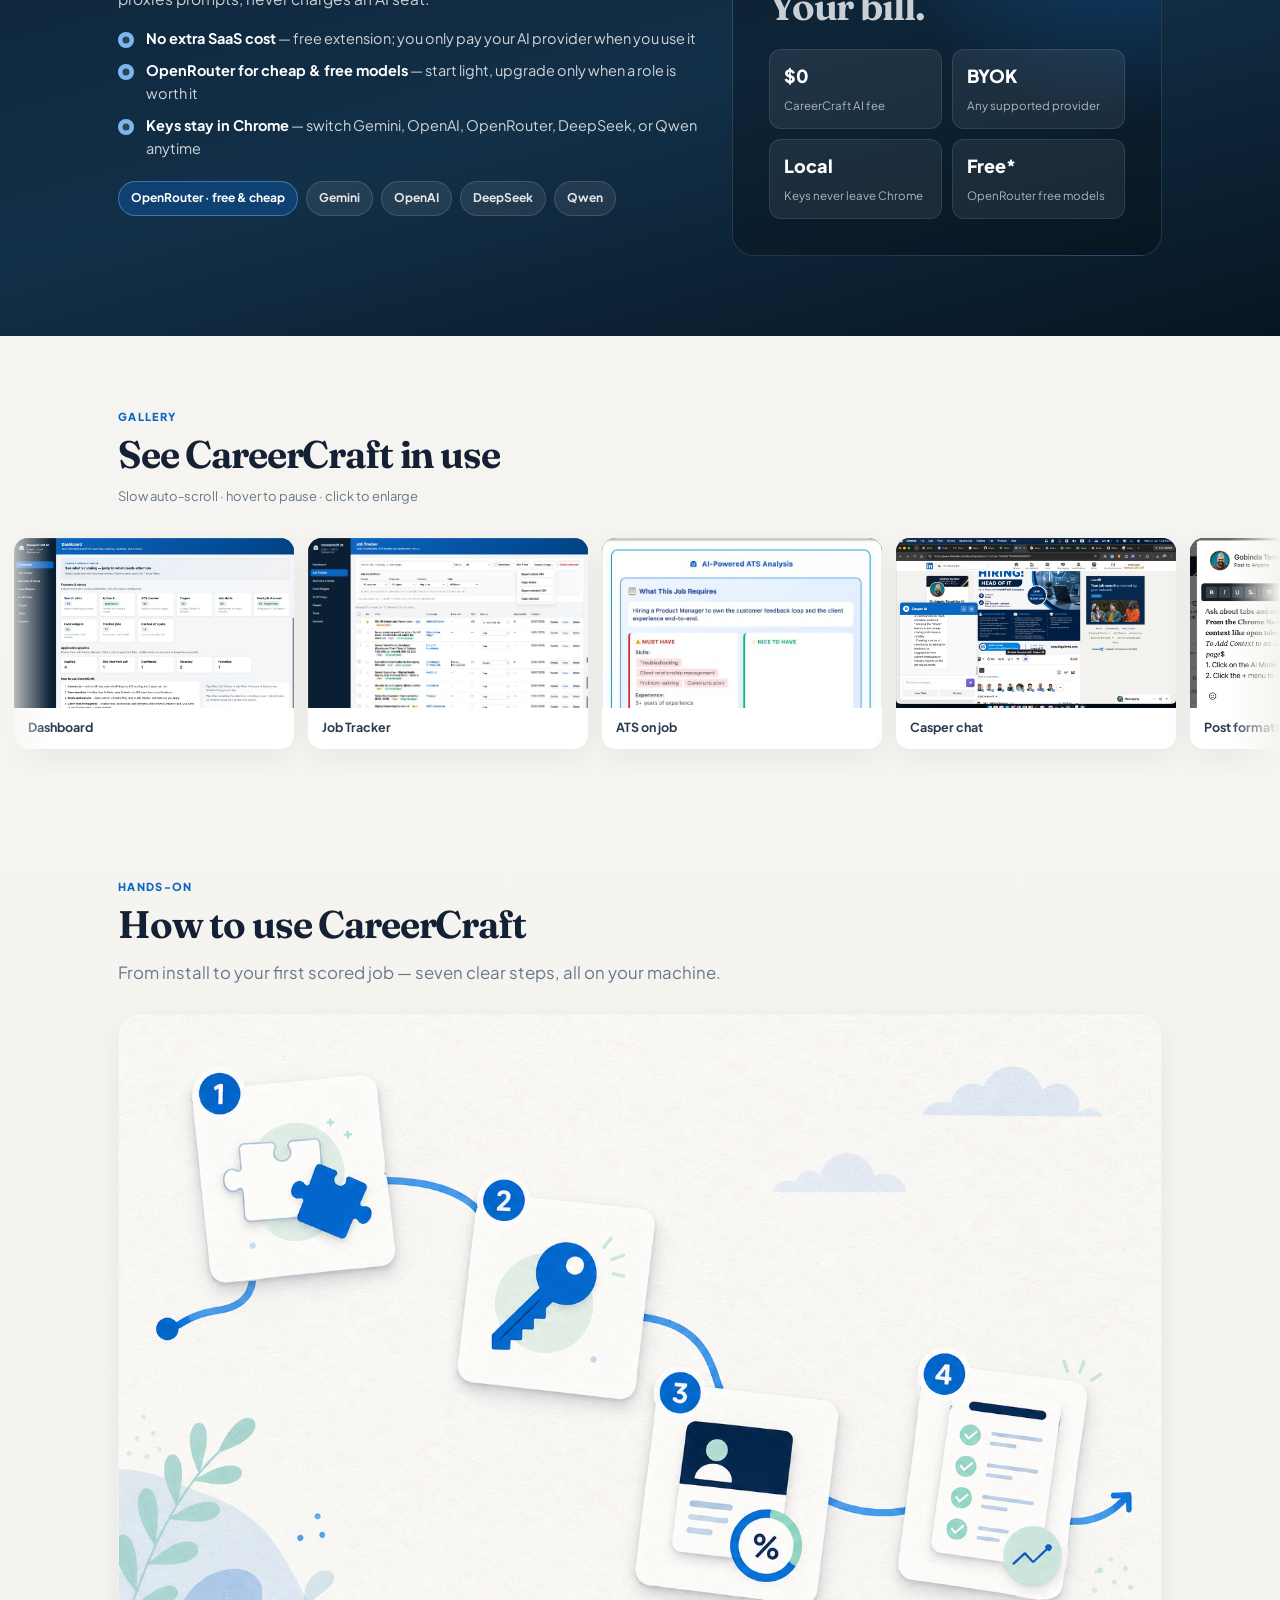
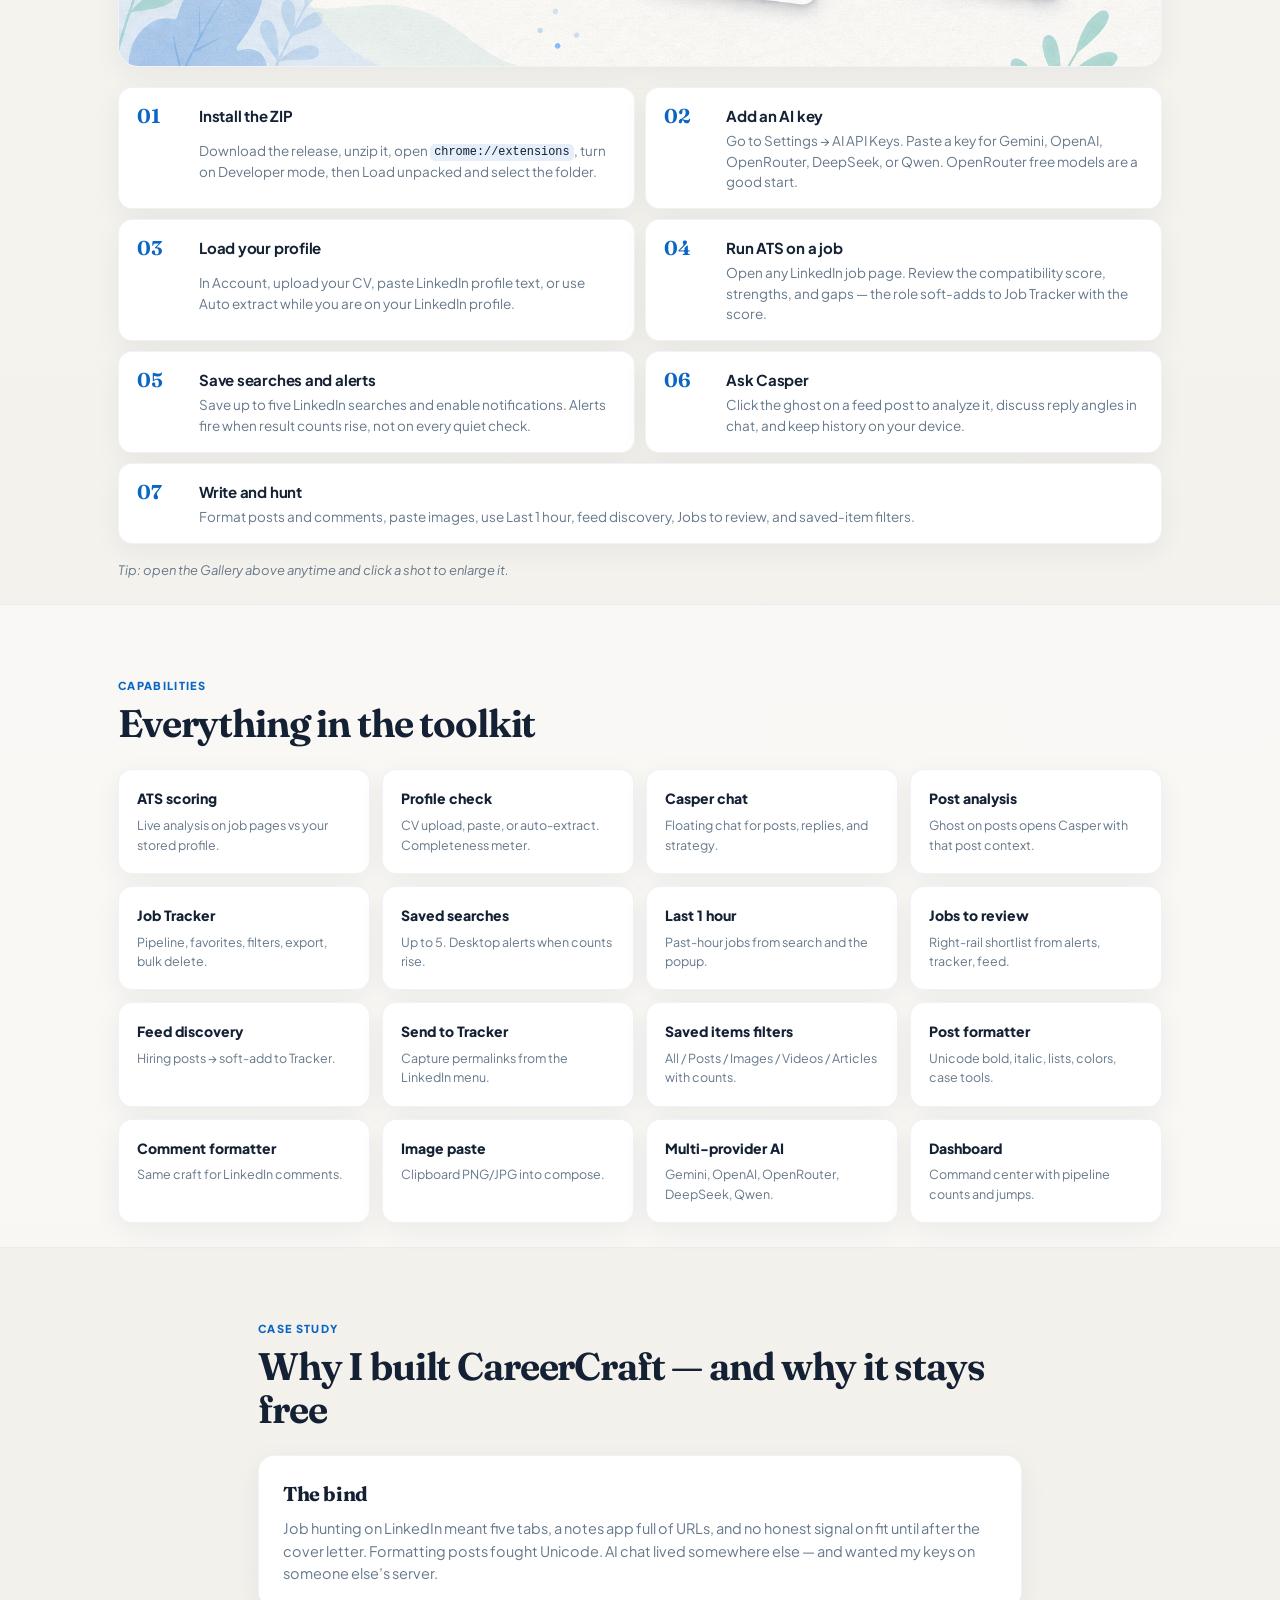
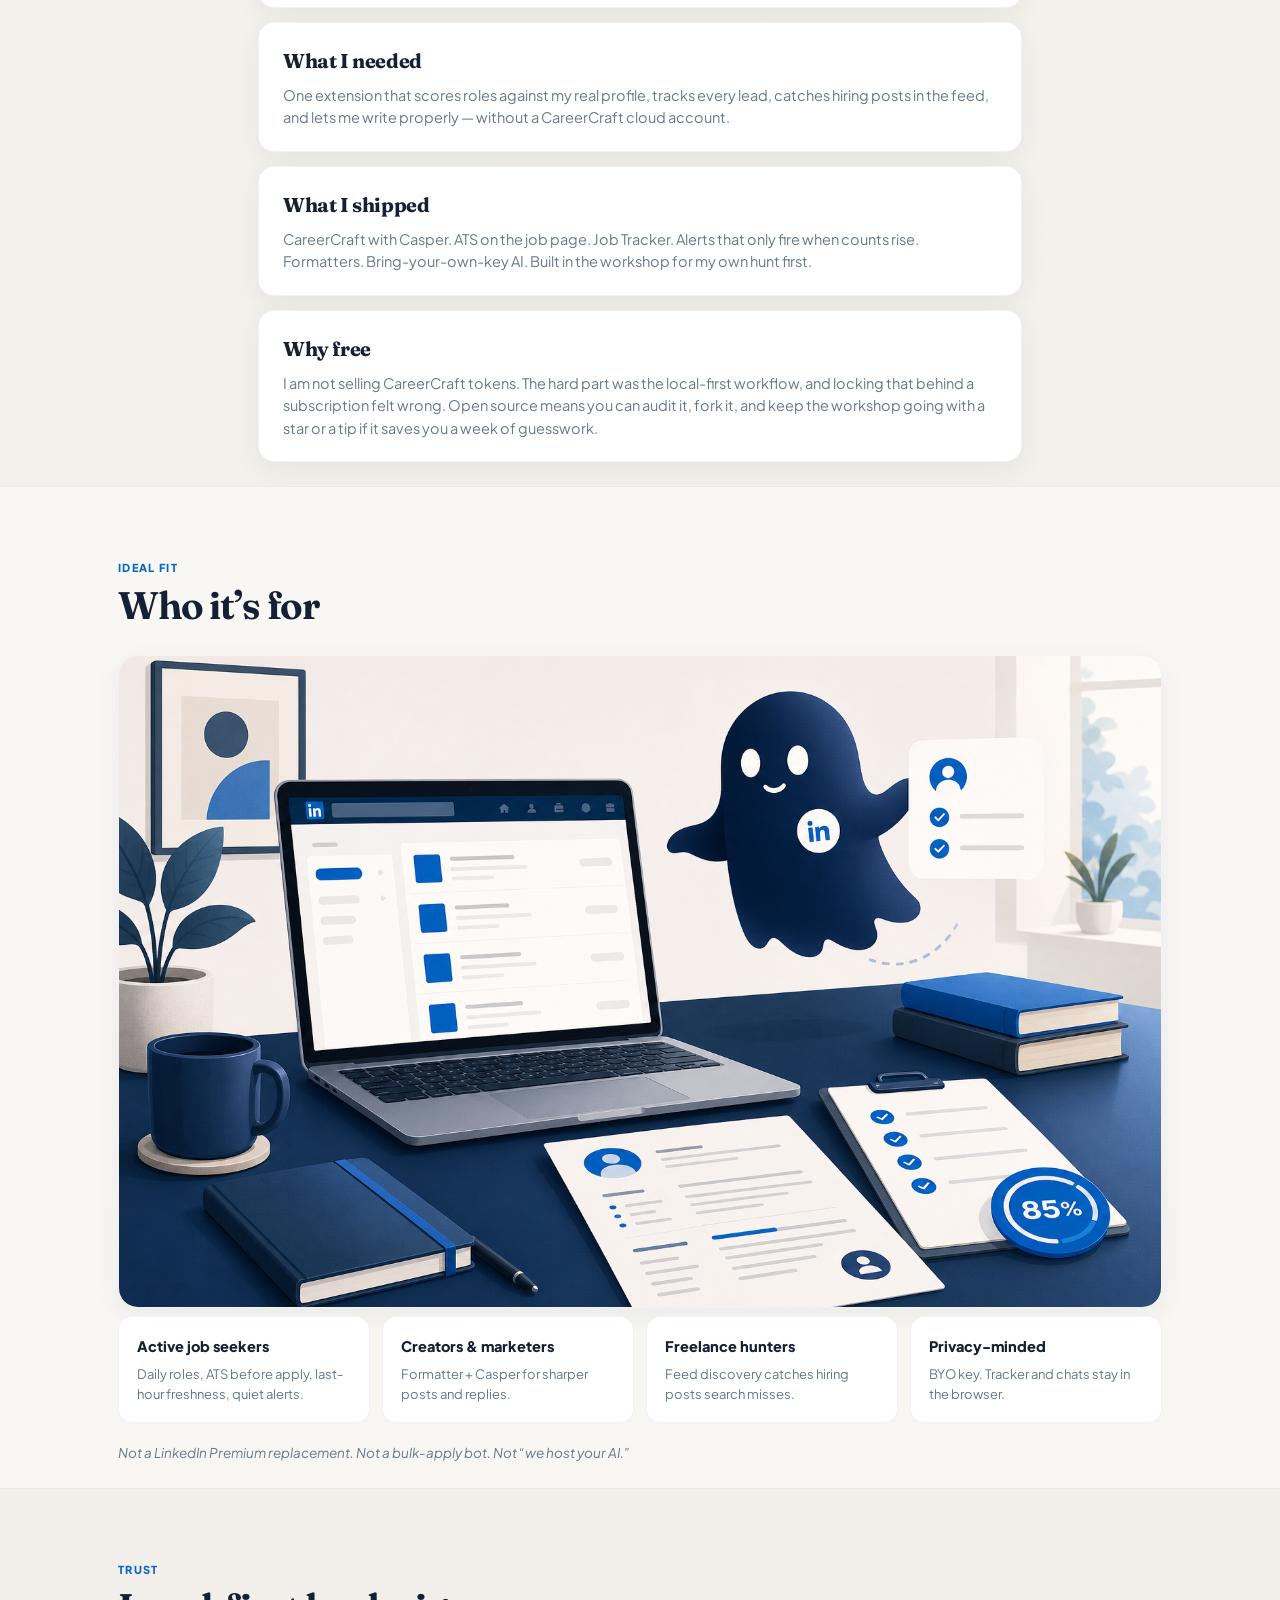
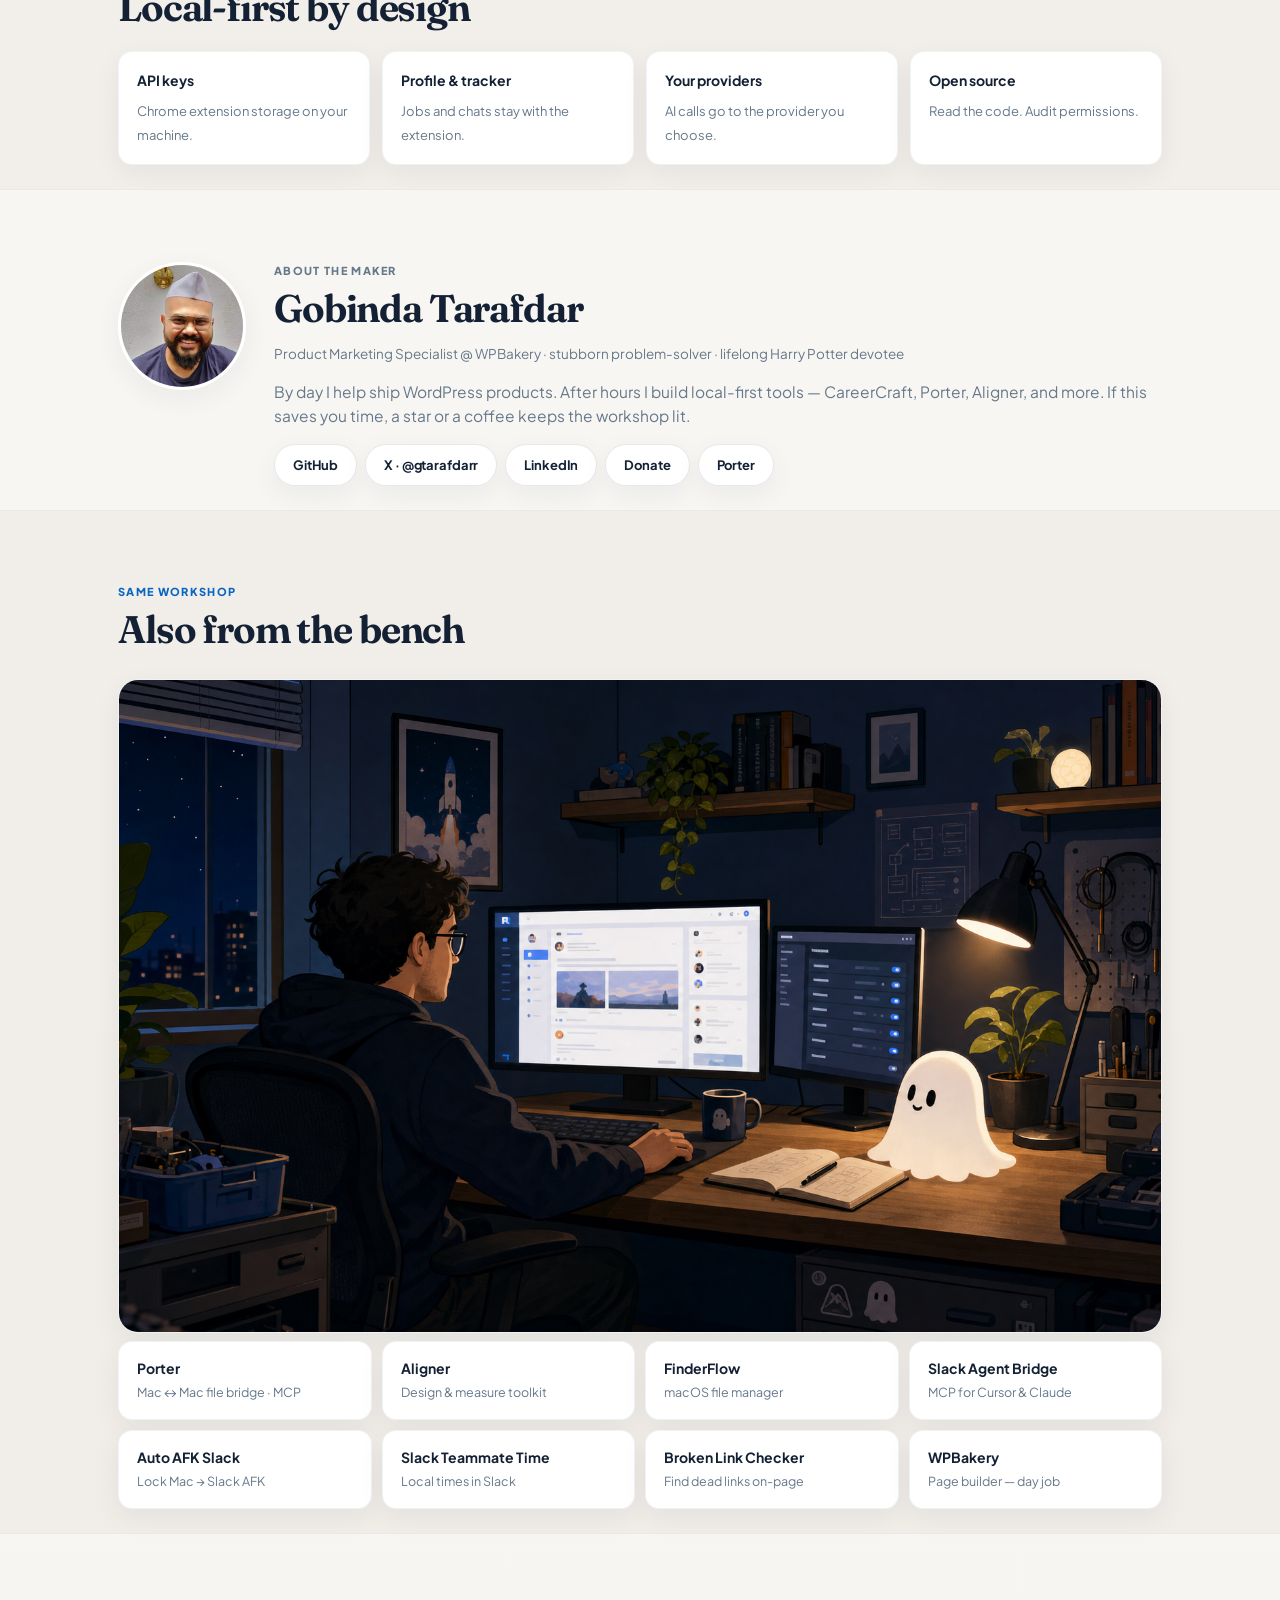
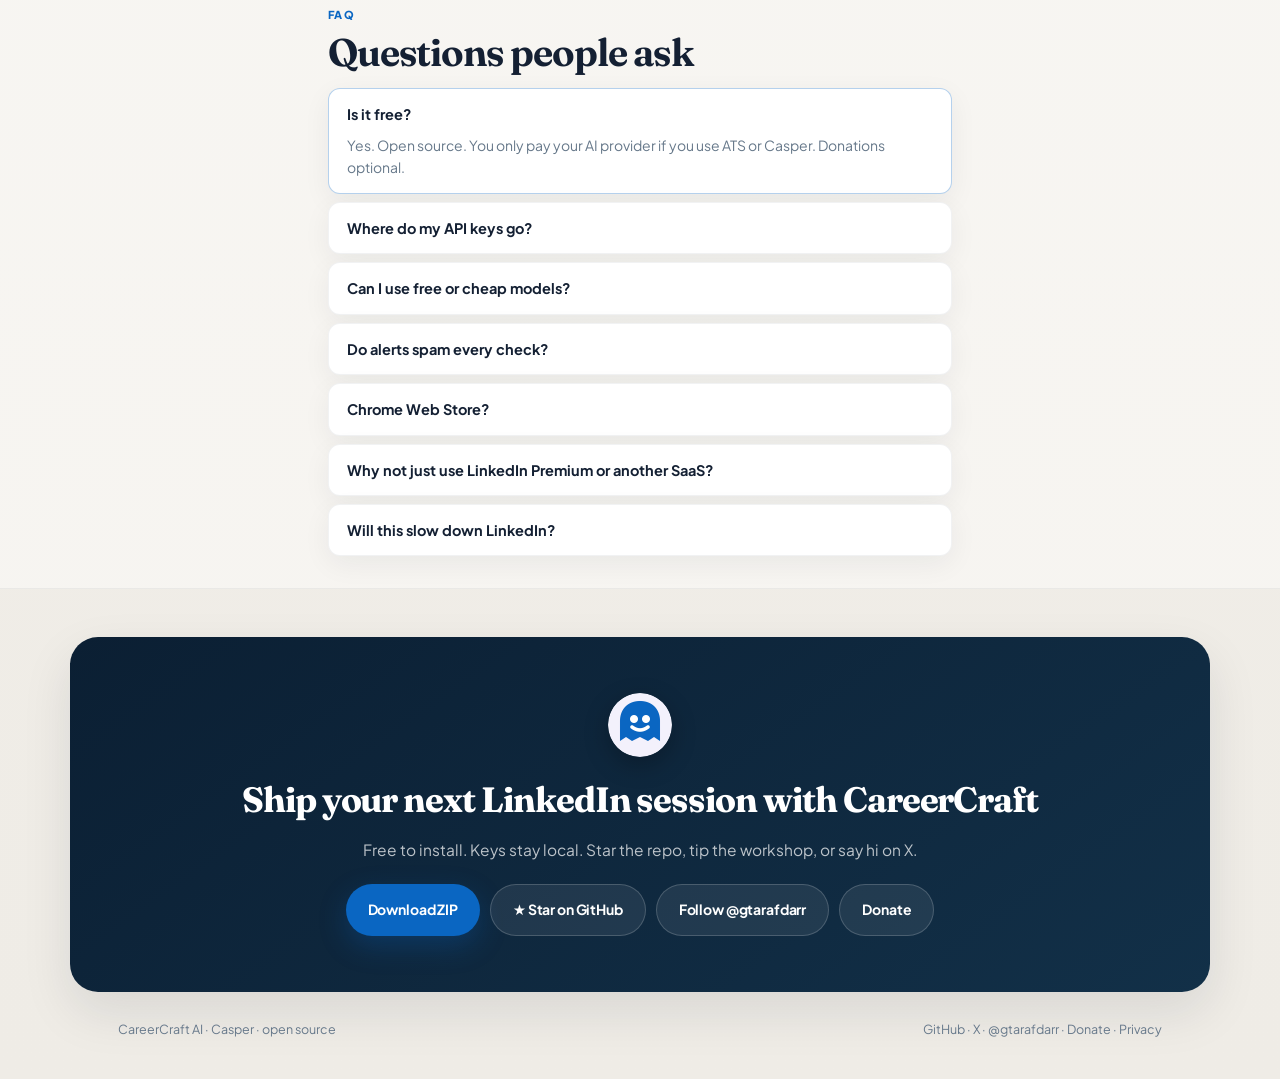
==== commit f363c775: "Fix swapped feature screenshots, expand ATS copy, enlarge hero art Remap mislabeled write/hunt scree" ====
--- a/docs/index.html
+++ b/docs/index.html
@@ -168,16 +168,34 @@
           <div class="pillar-copy">
             <p class="mark"><img src="assets/casper-mark.svg" width="20" height="20" alt="" /> ATS scoring</p>
             <h3>See the match before you apply</h3>
-            <p>Compatibility % on LinkedIn job pages — must-haves, skills, experience, keywords, strengths, and gaps — scored against your CV / profile.</p>
+            <p>Casper scores each LinkedIn job against <strong>your</strong> CV / profile — so you stop blasting the same resume at every role and burning applications (and AI tokens) on weak fits.</p>
+            <h4 class="pillar-sub">Scoring method</h4>
             <ul class="ticks">
-              <li>Soft-adds the role to Job Tracker with the score</li>
-              <li>Upload CV or auto-extract your LinkedIn profile</li>
-              <li>Completeness meter feeds every match</li>
+              <li><strong>Skills match (30%)</strong> — requirements vs your skills</li>
+              <li><strong>Experience (25%)</strong> — years and seniority vs the posting</li>
+              <li><strong>Keywords (20%)</strong> — industry terms and technologies</li>
+              <li><strong>Education (15%)</strong> — degrees and certifications</li>
+              <li><strong>Responsibilities (10%)</strong> — past work vs the job’s duties</li>
+            </ul>
+            <h4 class="pillar-sub">Where you see the score</h4>
+            <ul class="ticks">
+              <li>On the LinkedIn job page — live ATS panel with % breakdown, strengths, and gaps</li>
+              <li>On the Job Tracker board — fit % stays on the row after soft-add</li>
+              <li>Tools → ATS scoring matrix — reference weights + cache controls</li>
+            </ul>
+            <h4 class="pillar-sub">Why it matters</h4>
+            <ul class="ticks">
+              <li>Land better — apply when the fit is real, not with one generic CV for everything</li>
+              <li>Save time — skip roles that will bounce before you write the cover letter</li>
+              <li>Save cost — cache reuses analysis when you revisit a job; refresh only when your profile changes</li>
             </ul>
           </div>
           <figure class="pillar-media tall">
             <button type="button" class="shot frame" data-full="assets/screenshots/21-ats-on-job.png" aria-label="Enlarge ATS screenshot">
-              <img src="assets/screenshots/21-ats-on-job.png" alt="AI-Powered ATS Analysis — 60% compatibility on a LinkedIn job" loading="lazy" width="341" height="1024" />
+              <img src="assets/screenshots/21-ats-on-job.png" alt="AI-Powered ATS Analysis — compatibility score on a LinkedIn job" loading="lazy" width="341" height="1024" />
+            </button>
+            <button type="button" class="shot frame ats-tools-shot" data-full="assets/screenshots/07-tools-ats.png" aria-label="Enlarge ATS scoring matrix">
+              <img src="assets/screenshots/07-tools-ats.png" alt="ATS scoring matrix and cache management — API calls saved" loading="lazy" />
             </button>
           </figure>
         </div>
--- a/docs/styles.css
+++ b/docs/styles.css
@@ -326,11 +326,36 @@
   display: grid;
   grid-template-columns: 0.95fr 1.05fr;
   gap: clamp(24px, 4vw, 48px);
-  align-items: center;
+  align-items: stretch;
   max-width: var(--max);
   margin: 0 auto;
-  padding: clamp(32px, 6vh, 64px) var(--pad) 40px;
-  min-height: min(88vh, 820px);
+  padding: clamp(28px, 5vh, 56px) var(--pad) 36px;
+  min-height: 0;
+}
+
+.hero-copy {
+  display: flex;
+  flex-direction: column;
+  justify-content: center;
+}
+
+.hero-art {
+  margin: 0;
+  border-radius: 24px;
+  overflow: hidden;
+  box-shadow: var(--shadow);
+  background: #ebe7e0;
+  align-self: stretch;
+  display: flex;
+  min-height: 100%;
+}
+
+.hero-art img {
+  width: 100%;
+  height: 100%;
+  min-height: 520px;
+  object-fit: cover;
+  object-position: center;
 }
 
 .hero-brand {
@@ -447,20 +472,6 @@
 .sell-points strong {
   color: var(--ink);
   font-weight: 800;
-}
-
-.hero-art {
-  margin: 0;
-  border-radius: 24px;
-  overflow: hidden;
-  box-shadow: var(--shadow);
-  background: #ebe7e0;
-}
-
-.hero-art img {
-  width: 100%;
-  height: auto;
-  object-fit: cover;
 }
 
 .hero-copy {
@@ -661,6 +672,39 @@
   color: var(--ink);
 }
 
+.pillar-sub {
+  margin: 18px 0 8px;
+  font-size: 12px;
+  font-weight: 800;
+  letter-spacing: 0.06em;
+  text-transform: uppercase;
+  color: var(--blue);
+}
+
+.pillar-media.tall {
+  display: flex;
+  flex-direction: column;
+  justify-content: flex-start;
+  gap: 12px;
+  align-items: center;
+}
+
+.pillar-media.tall .frame {
+  width: min(100%, 300px);
+}
+
+.pillar-media.tall .ats-tools-shot {
+  width: min(100%, 420px);
+}
+
+.pillar-media.tall .ats-tools-shot img {
+  width: 100%;
+  height: auto;
+  max-height: 220px;
+  object-fit: cover;
+  object-position: top;
+}
+
 .mark {
   display: inline-flex !important;
   align-items: center;
@@ -738,15 +782,6 @@
 .pillar-media {
   margin: 0;
   min-width: 0;
-}
-
-.pillar-media.tall {
-  display: flex;
-  justify-content: center;
-}
-
-.pillar-media.tall .frame {
-  width: min(100%, 300px);
 }
 
 .frame {
@@ -1452,6 +1487,10 @@
     padding-top: 24px;
   }
 
+  .hero-art img {
+    min-height: 280px;
+  }
+
   .feat-grid,
   .who-grid,
   .hunt-grid,
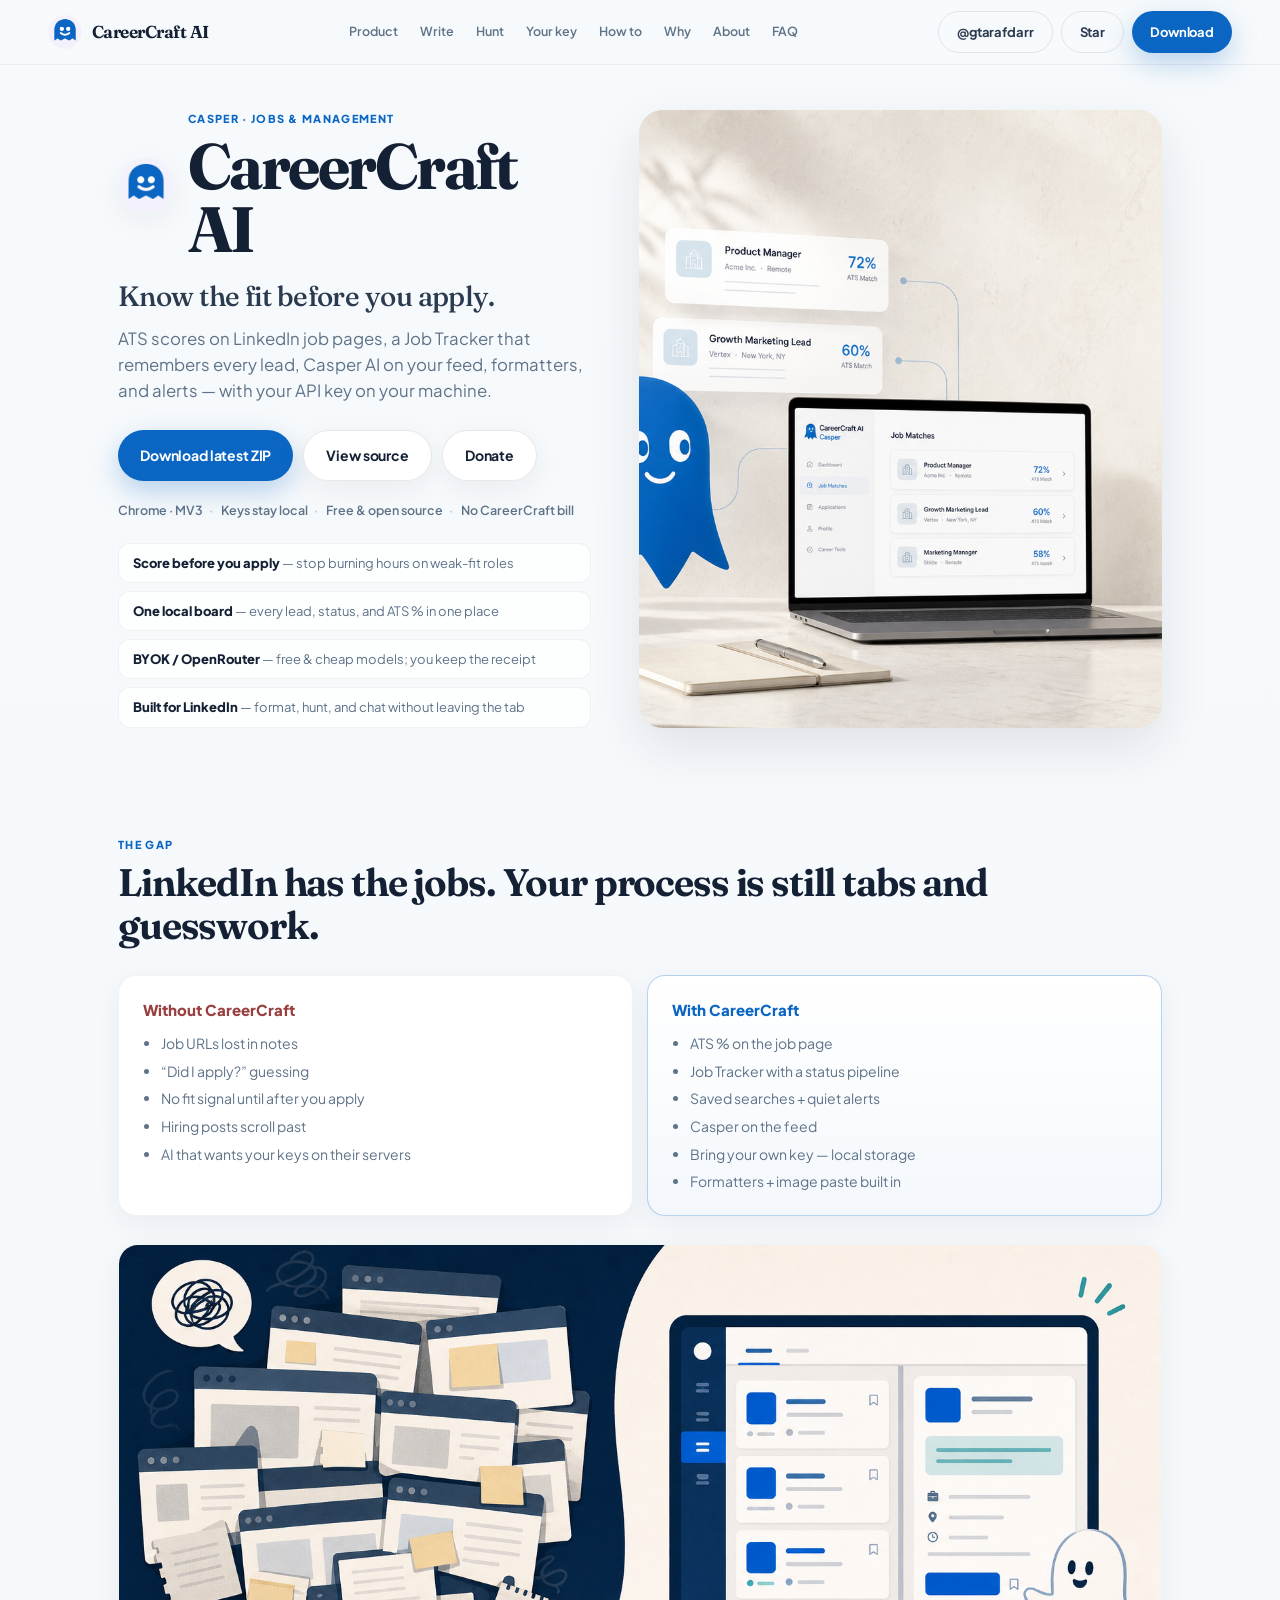
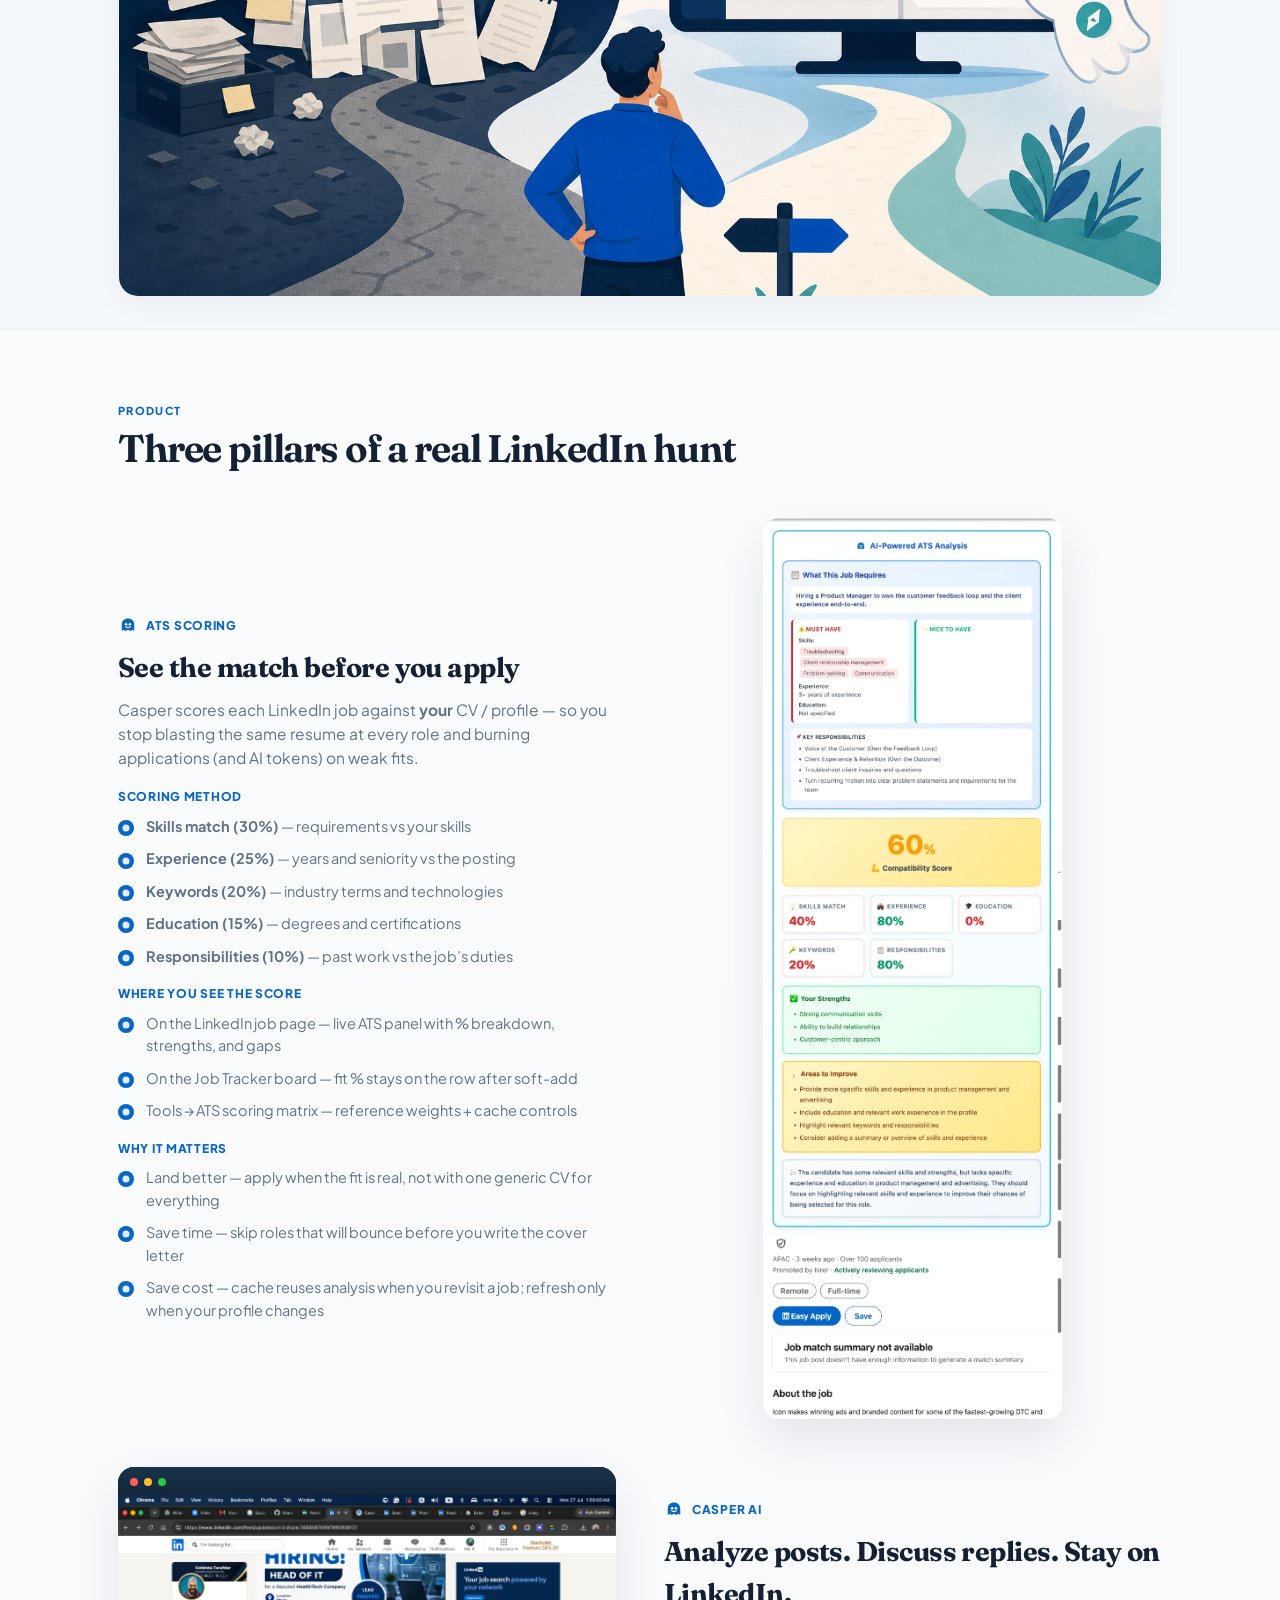
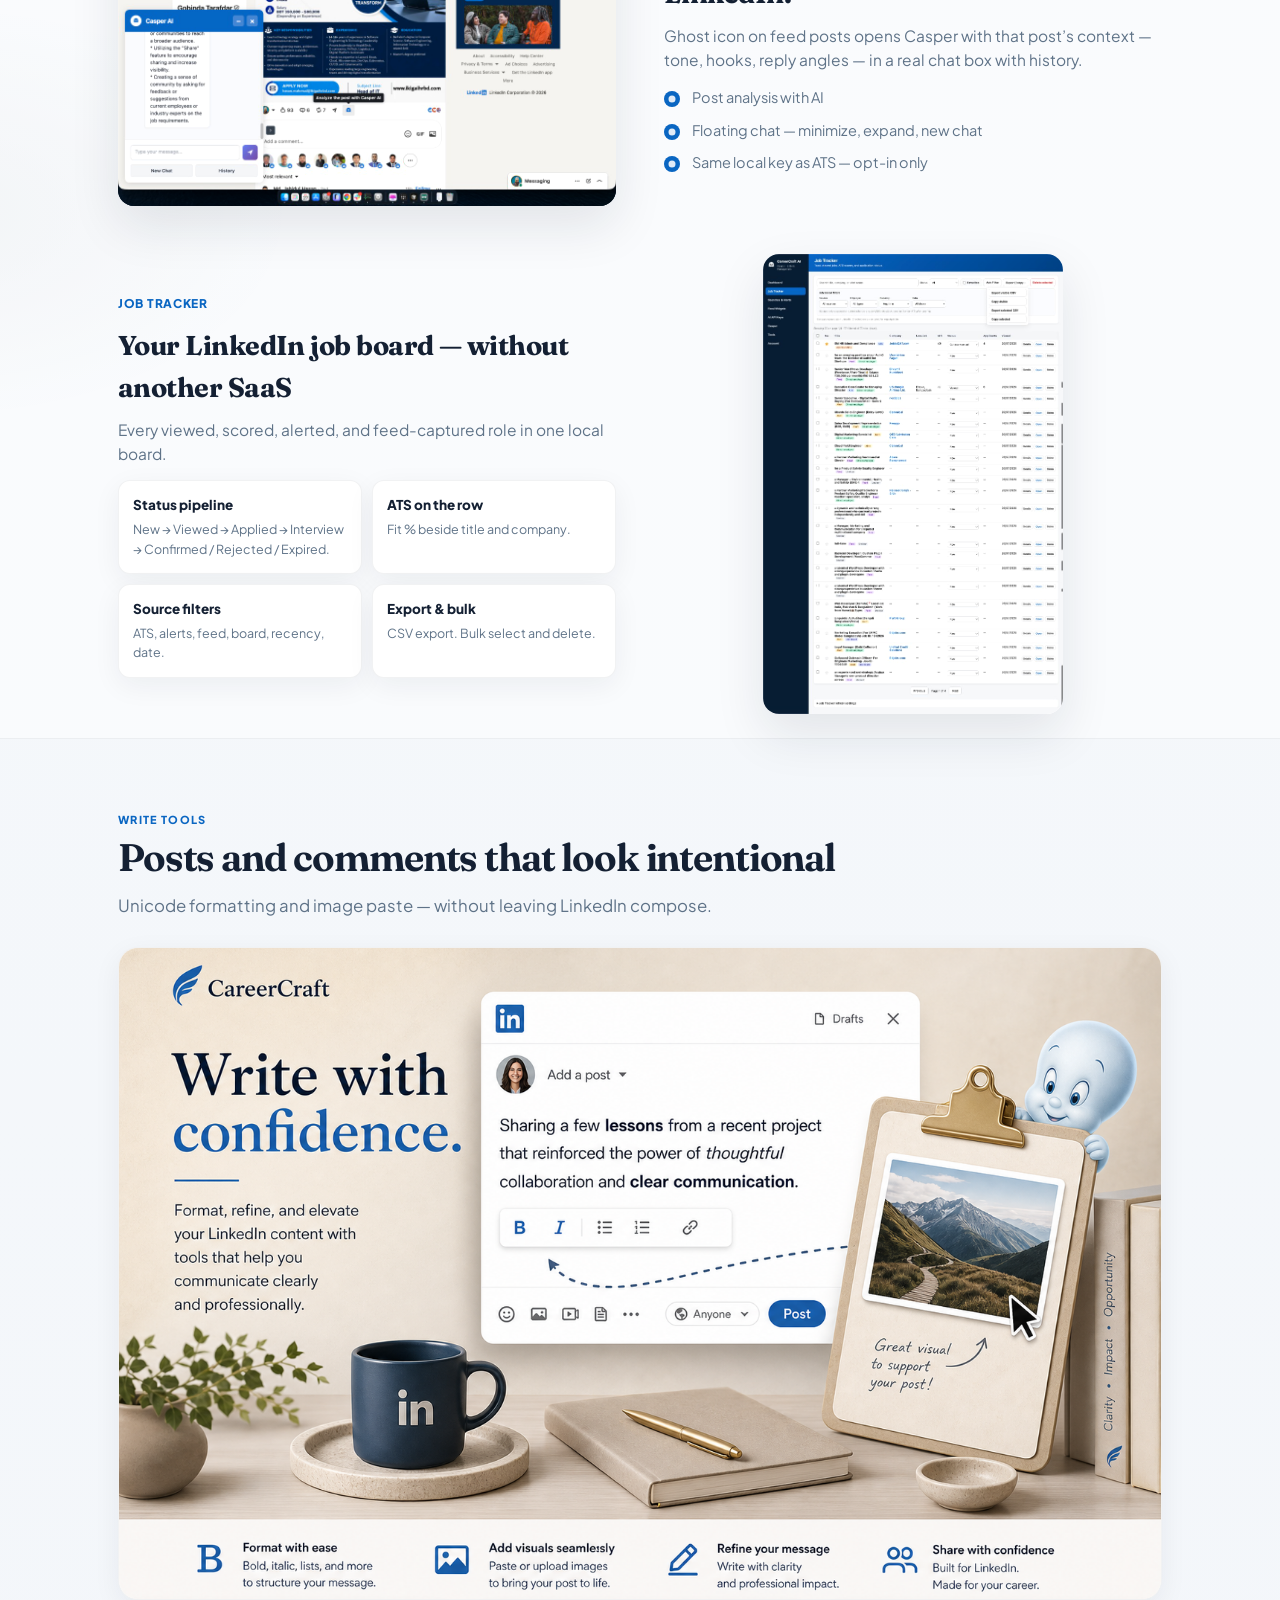
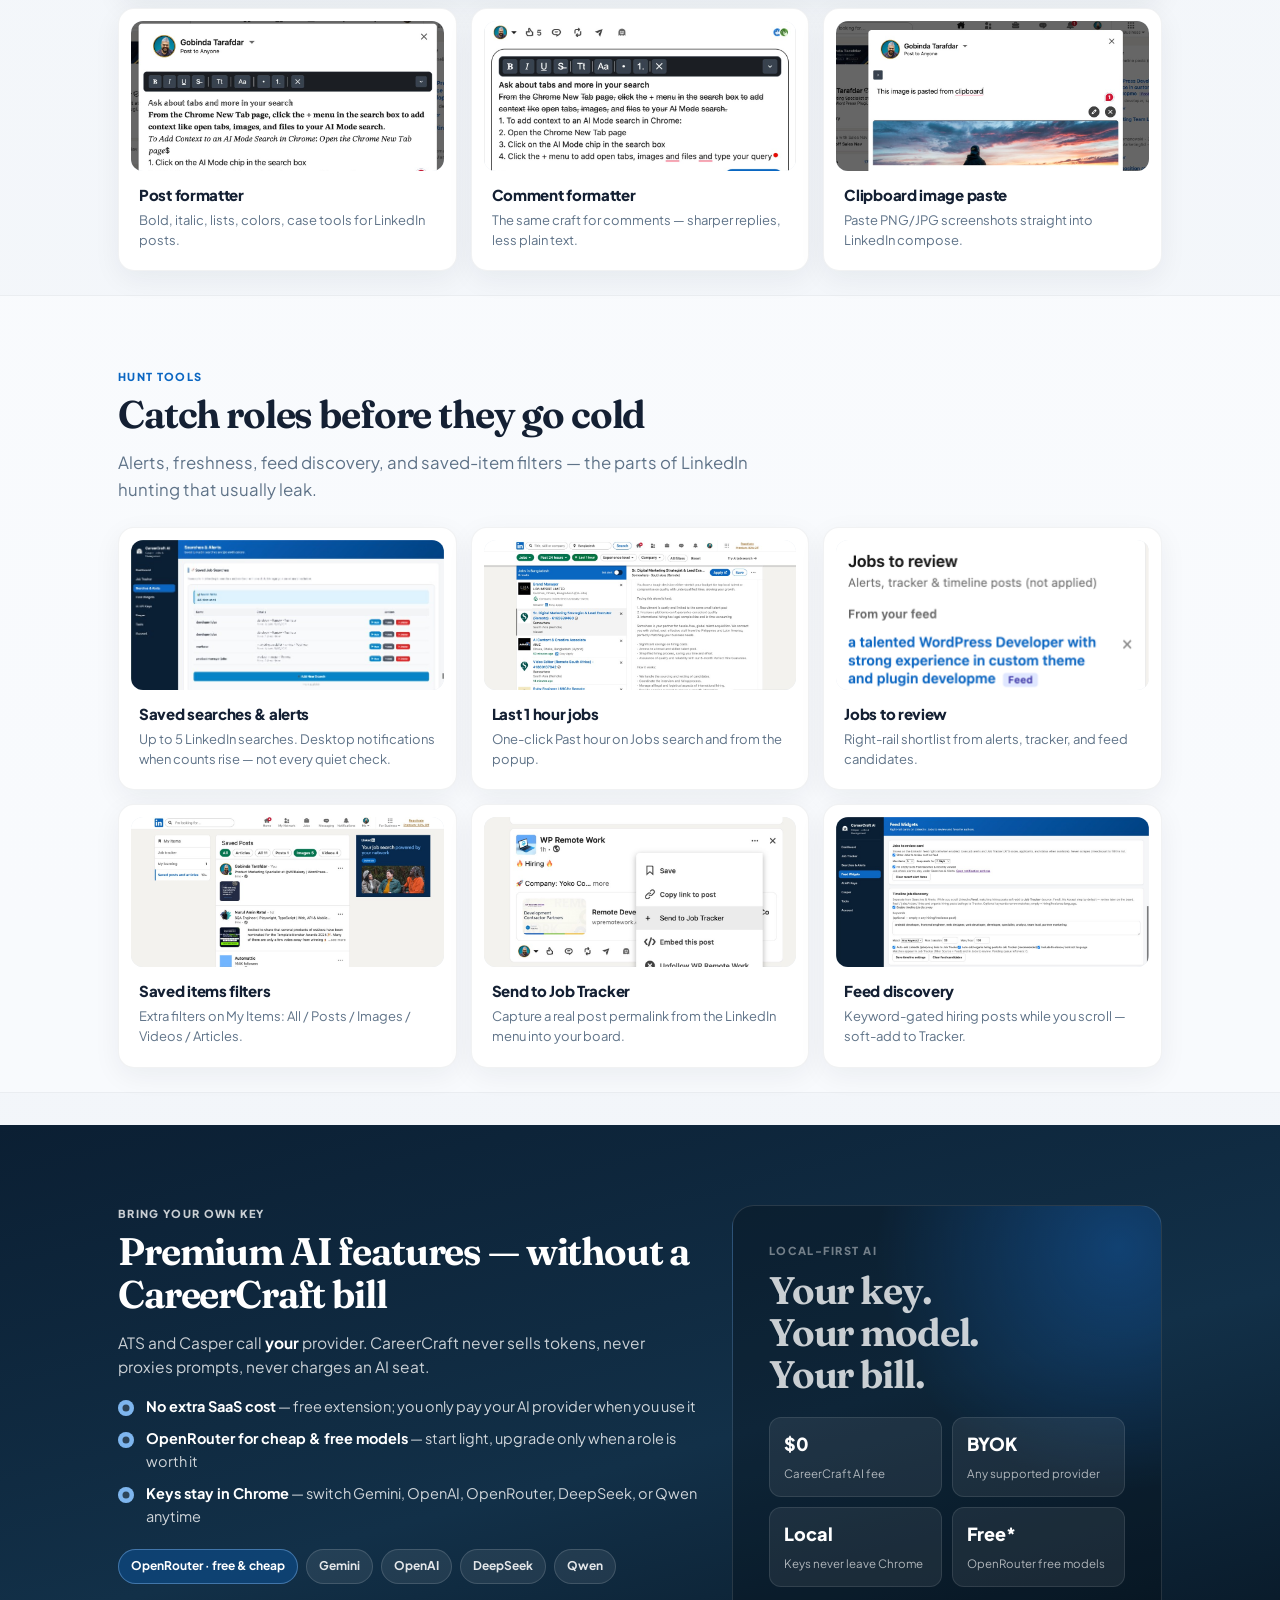
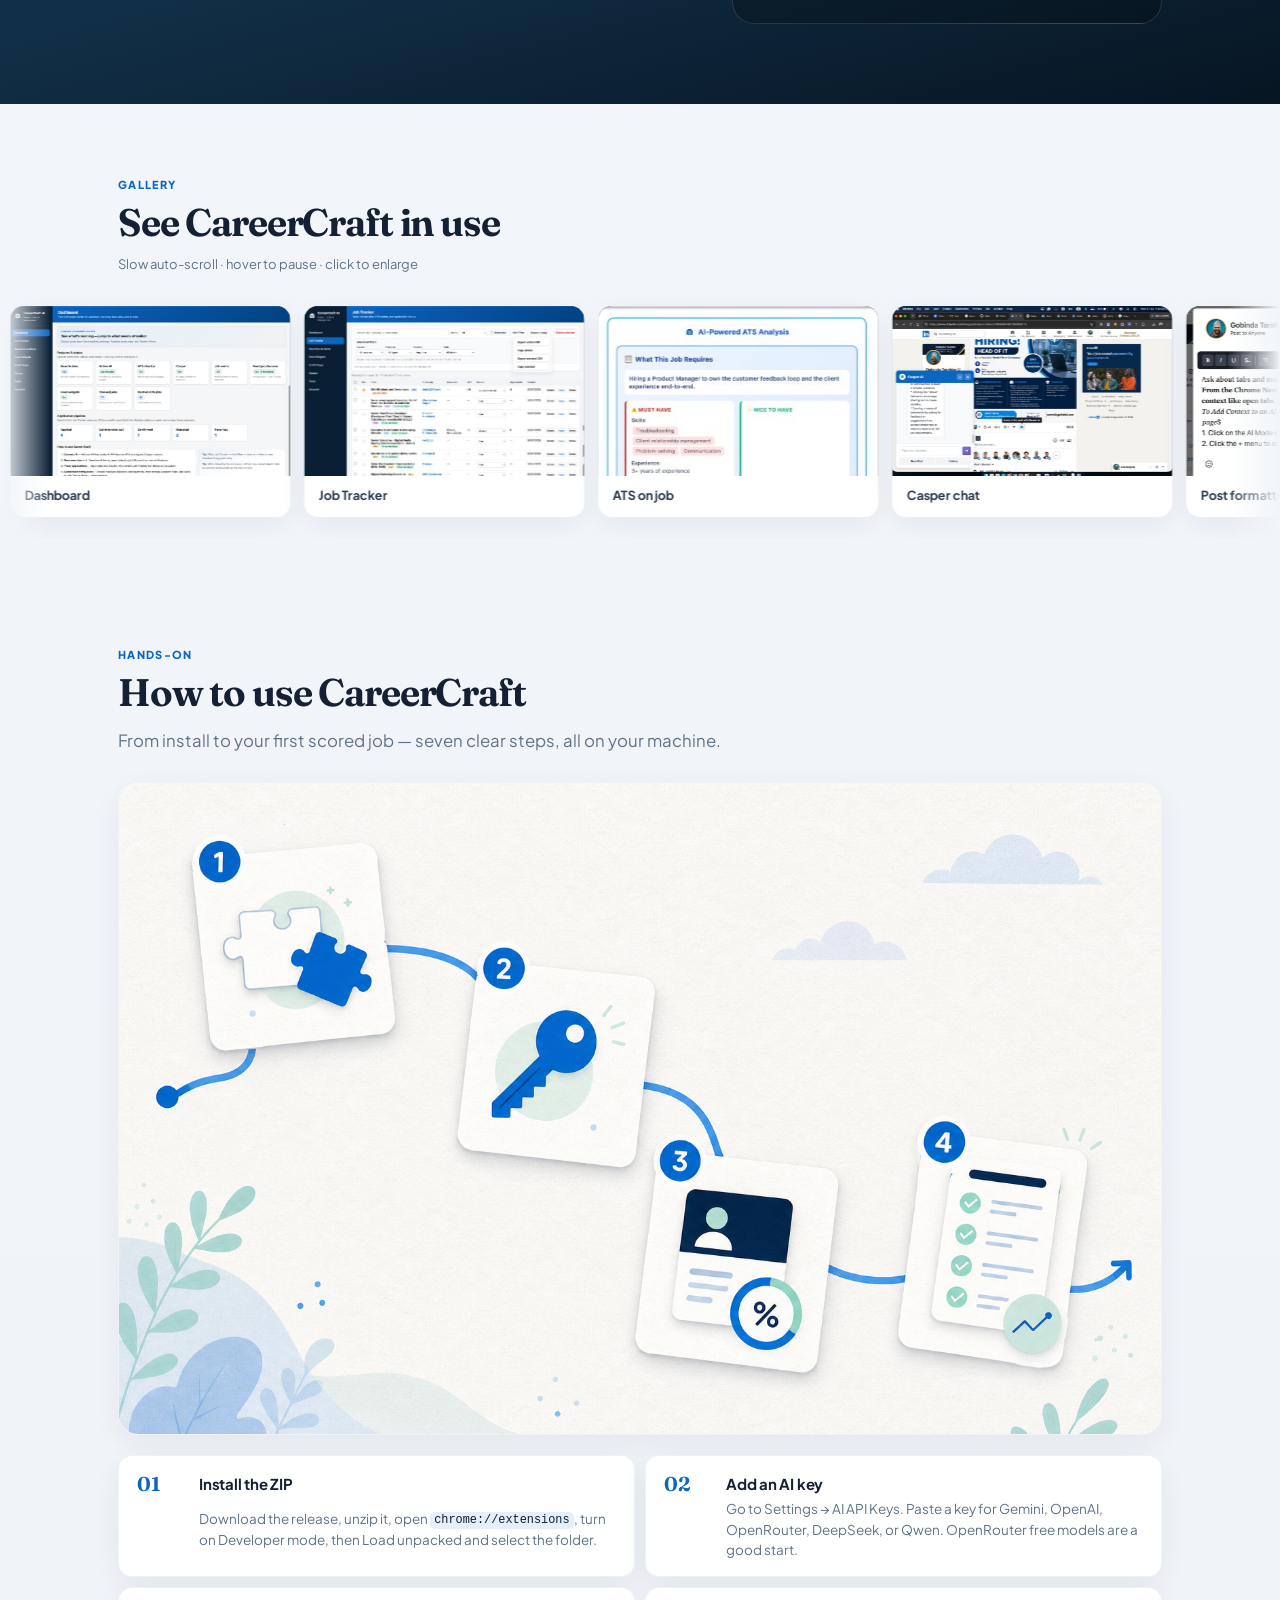
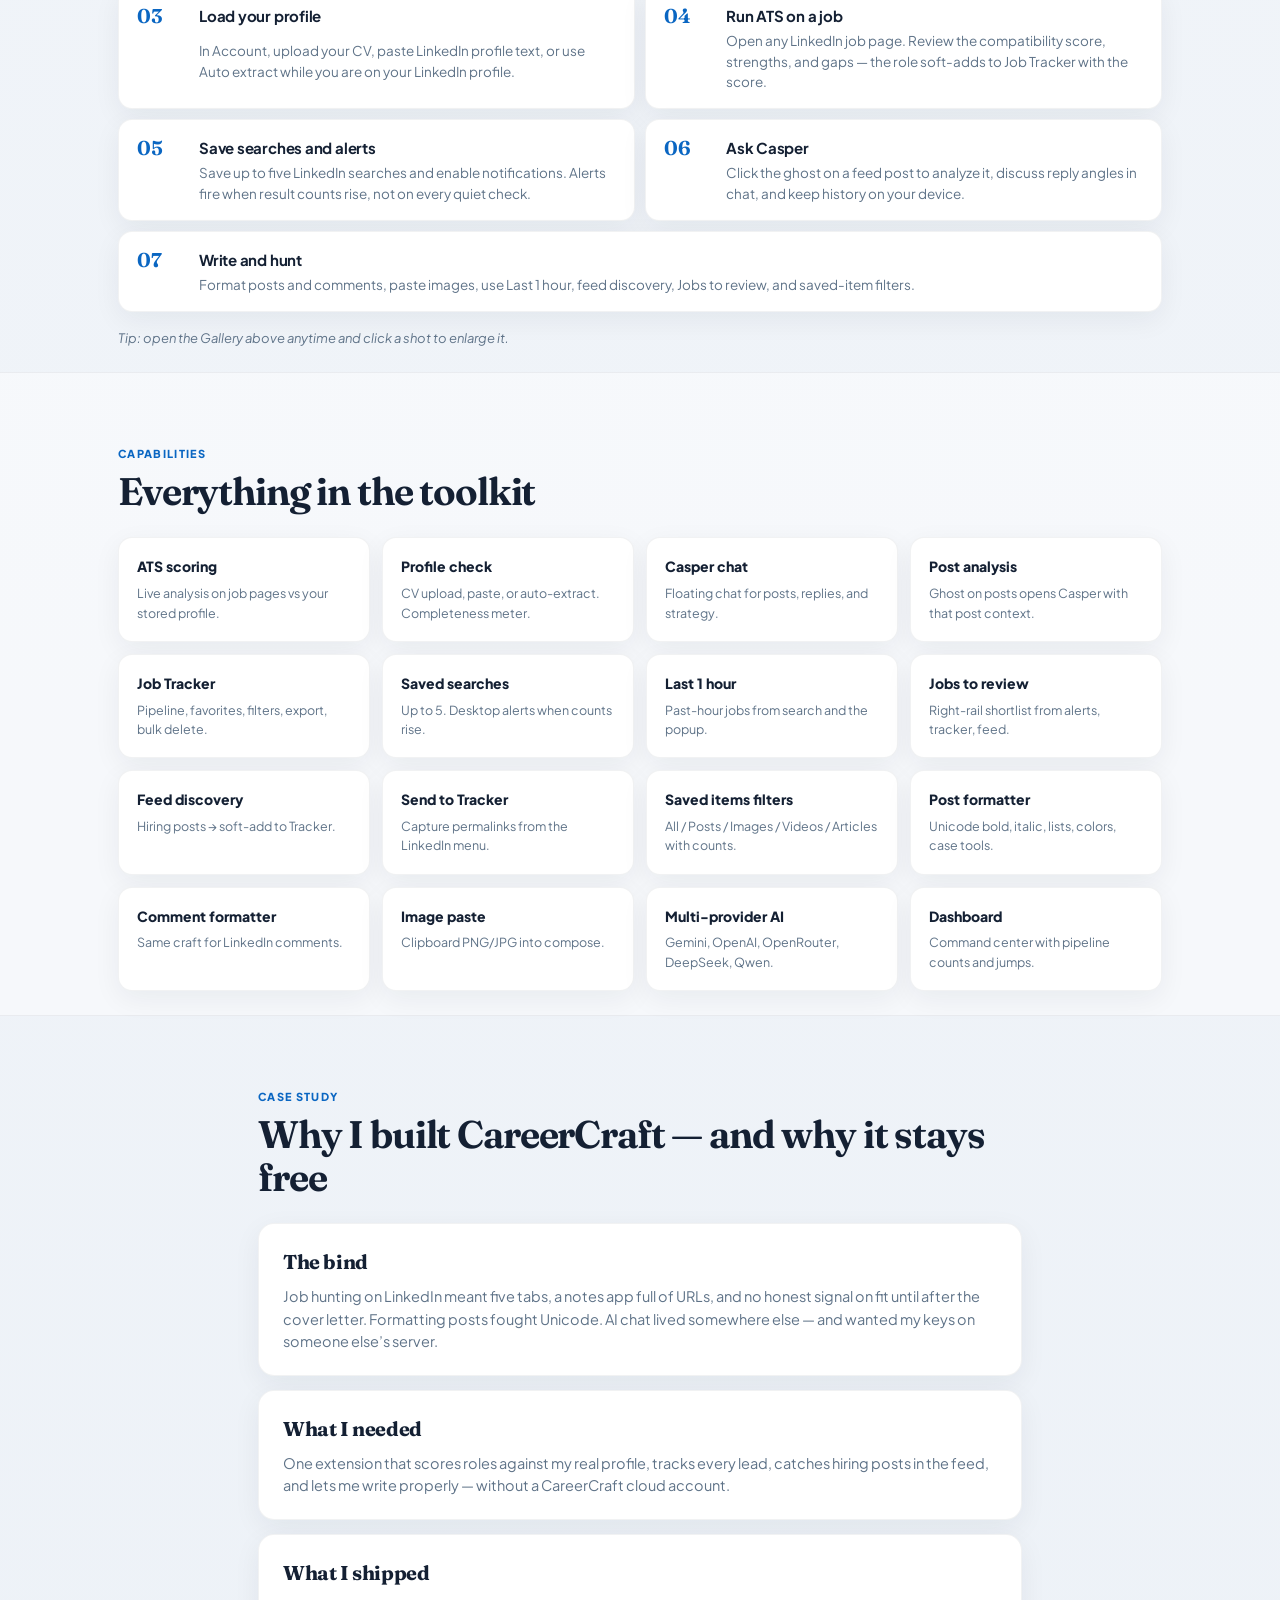
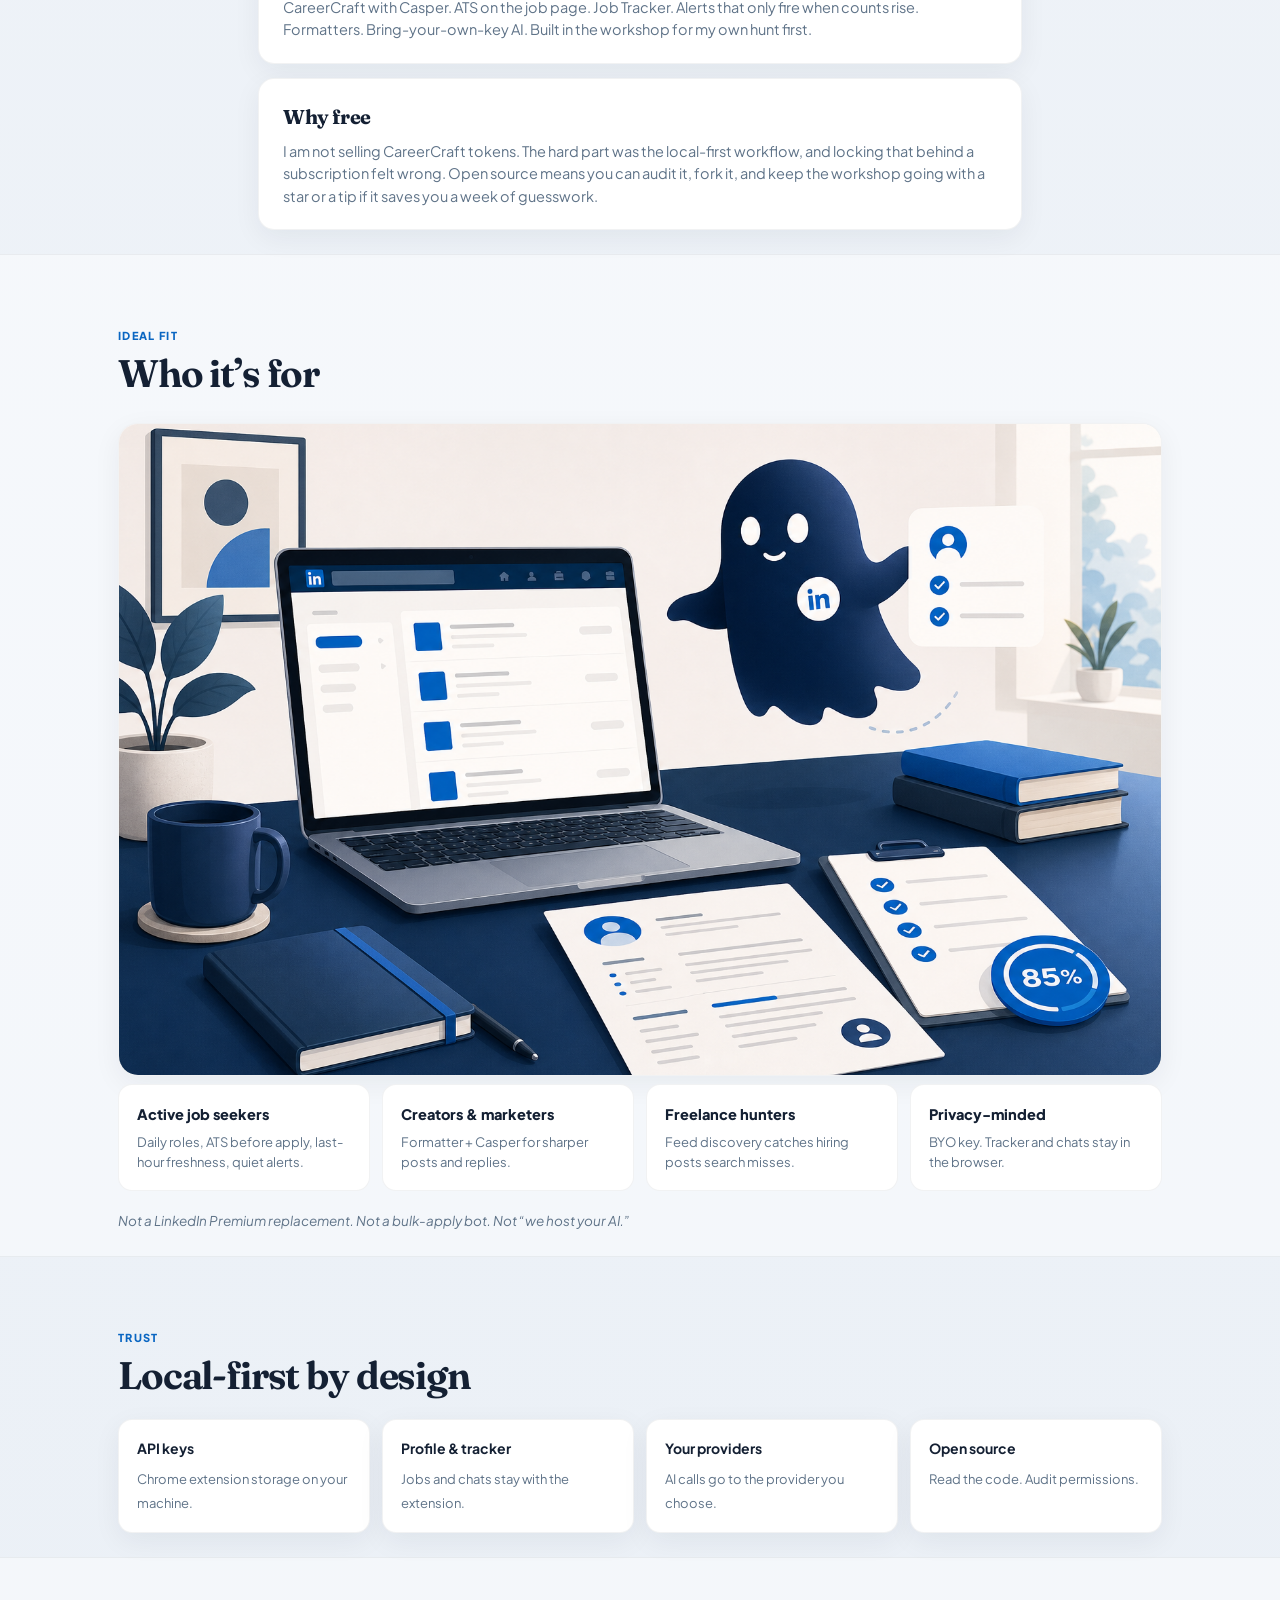
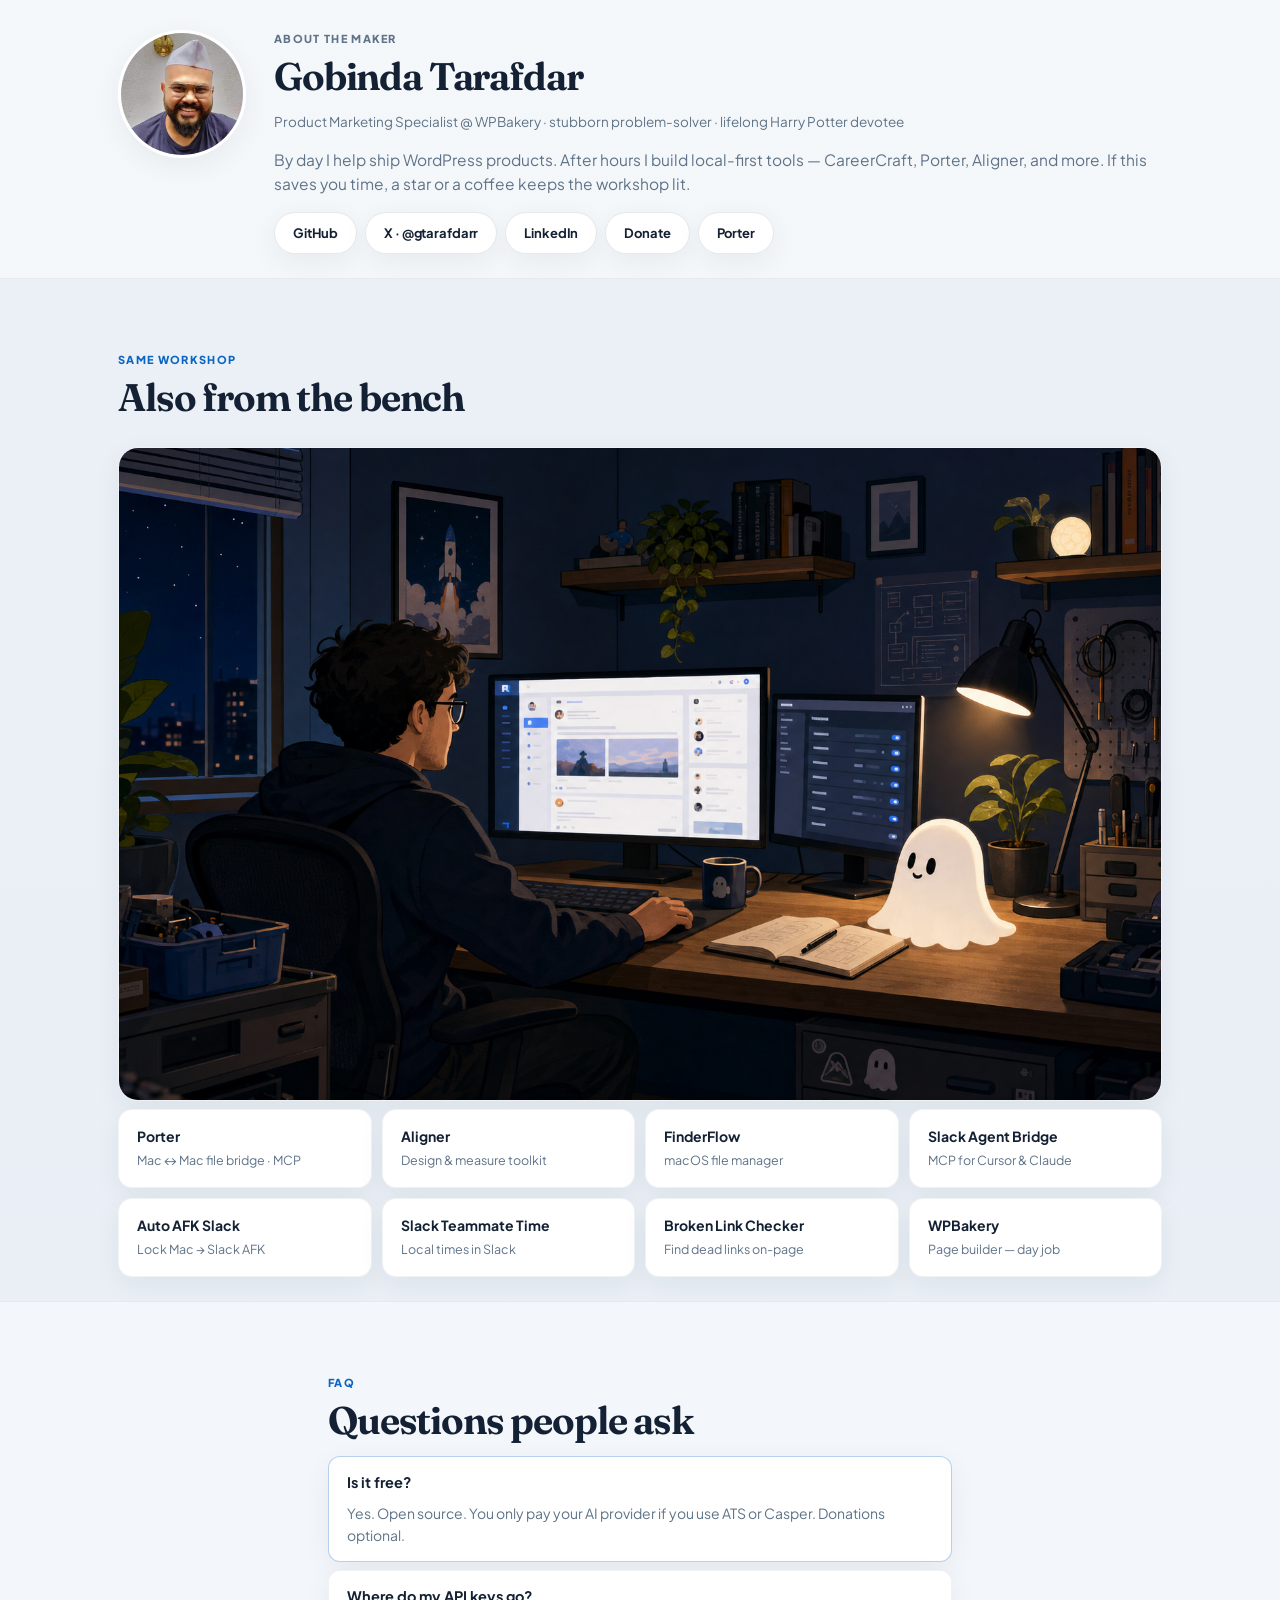
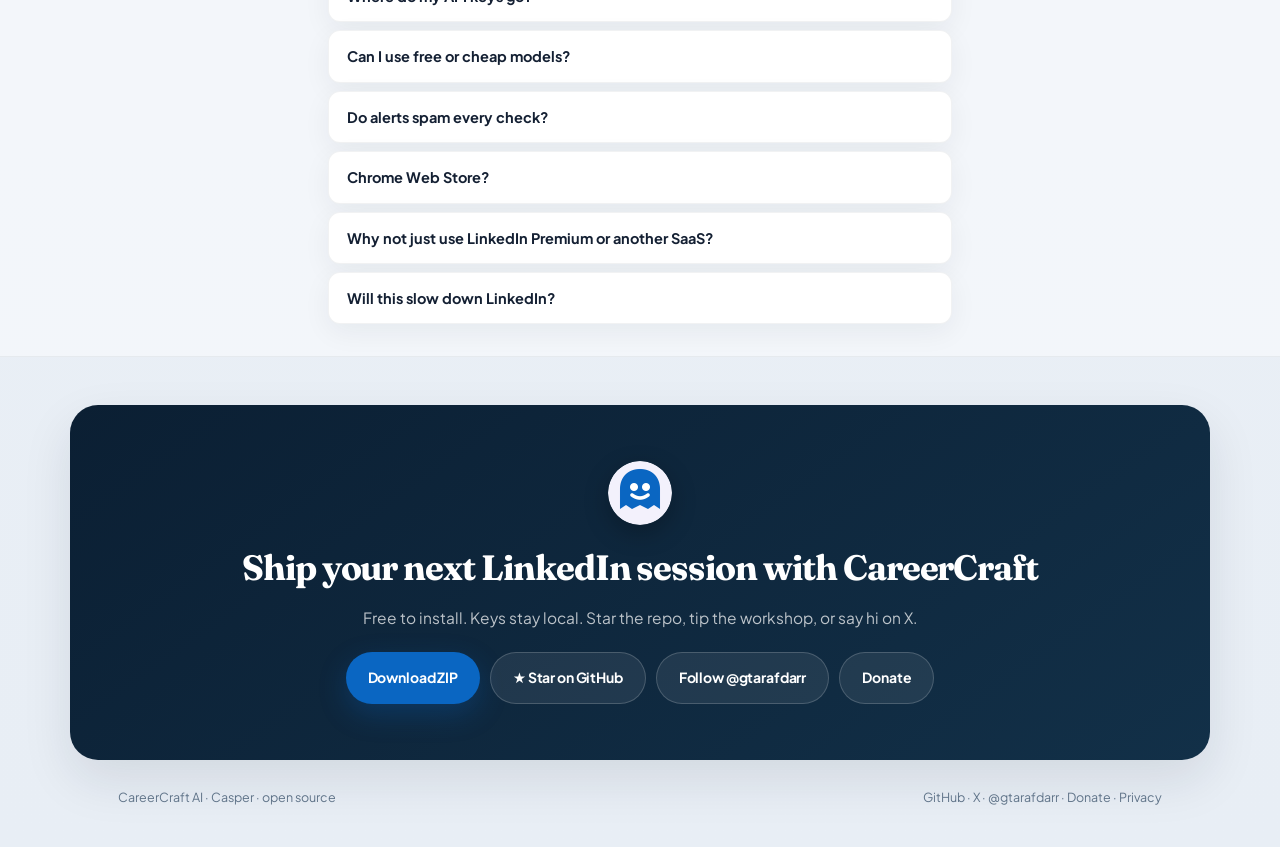
==== commit f22e49cd: "Remove Tools screenshot from ATS and switch landing to soft blue mist." ====
--- a/docs/index.html
+++ b/docs/index.html
@@ -193,9 +193,6 @@
           <figure class="pillar-media tall">
             <button type="button" class="shot frame" data-full="assets/screenshots/21-ats-on-job.png" aria-label="Enlarge ATS screenshot">
               <img src="assets/screenshots/21-ats-on-job.png" alt="AI-Powered ATS Analysis — compatibility score on a LinkedIn job" loading="lazy" width="341" height="1024" />
-            </button>
-            <button type="button" class="shot frame ats-tools-shot" data-full="assets/screenshots/07-tools-ats.png" aria-label="Enlarge ATS scoring matrix">
-              <img src="assets/screenshots/07-tools-ats.png" alt="ATS scoring matrix and cache management — API calls saved" loading="lazy" />
             </button>
           </figure>
         </div>
--- a/docs/styles.css
+++ b/docs/styles.css
@@ -1,12 +1,12 @@
-/* CareerCraft AI — elegant warm stone + Casper blue */
+/* CareerCraft AI — soft blue mist + Casper blue */
 
 :root {
-  --paper: #f7f5f1;
-  --paper-2: #efece6;
+  --paper: #f3f6fa;
+  --paper-2: #e8eef5;
   --surface: #ffffff;
   --ink: #142033;
   --ink-soft: #2a3b4f;
-  --muted: #66788a;
+  --muted: #5f7388;
   --line: rgba(20, 32, 51, 0.1);
   --line-soft: rgba(20, 32, 51, 0.06);
   --blue: #0a66c2;
@@ -42,9 +42,9 @@
   line-height: 1.55;
   color: var(--ink);
   background:
-    radial-gradient(900px 480px at 88% -5%, rgba(10, 102, 194, 0.09), transparent 55%),
-    radial-gradient(700px 400px at 0% 30%, rgba(20, 32, 51, 0.04), transparent 50%),
-    linear-gradient(180deg, #faf8f4 0%, var(--paper) 45%, var(--paper-2) 100%);
+    radial-gradient(1000px 520px at 90% -8%, rgba(10, 102, 194, 0.12), transparent 55%),
+    radial-gradient(720px 420px at -5% 25%, rgba(11, 31, 51, 0.05), transparent 50%),
+    linear-gradient(180deg, #f7fafc 0%, var(--paper) 42%, var(--paper-2) 100%);
   -webkit-font-smoothing: antialiased;
 }
 
@@ -94,7 +94,7 @@
   align-items: center;
   gap: 18px;
   padding: 11px var(--pad);
-  background: rgba(247, 245, 241, 0.86);
+  background: rgba(247, 250, 252, 0.88);
   backdrop-filter: blur(14px);
   border-bottom: 1px solid var(--line-soft);
 }
@@ -344,7 +344,7 @@
   border-radius: 24px;
   overflow: hidden;
   box-shadow: var(--shadow);
-  background: #ebe7e0;
+  background: #e4ebf3;
   align-self: stretch;
   display: flex;
   min-height: 100%;
@@ -693,18 +693,6 @@
   width: min(100%, 300px);
 }
 
-.pillar-media.tall .ats-tools-shot {
-  width: min(100%, 420px);
-}
-
-.pillar-media.tall .ats-tools-shot img {
-  width: 100%;
-  height: auto;
-  max-height: 220px;
-  object-fit: cover;
-  object-position: top;
-}
-
 .mark {
   display: inline-flex !important;
   align-items: center;
@@ -876,7 +864,7 @@
   width: 100%;
   padding: 0;
   border: none;
-  background: #ebe7e0;
+  background: #e4ebf3;
   border-radius: 12px;
   overflow: hidden;
   cursor: zoom-in;
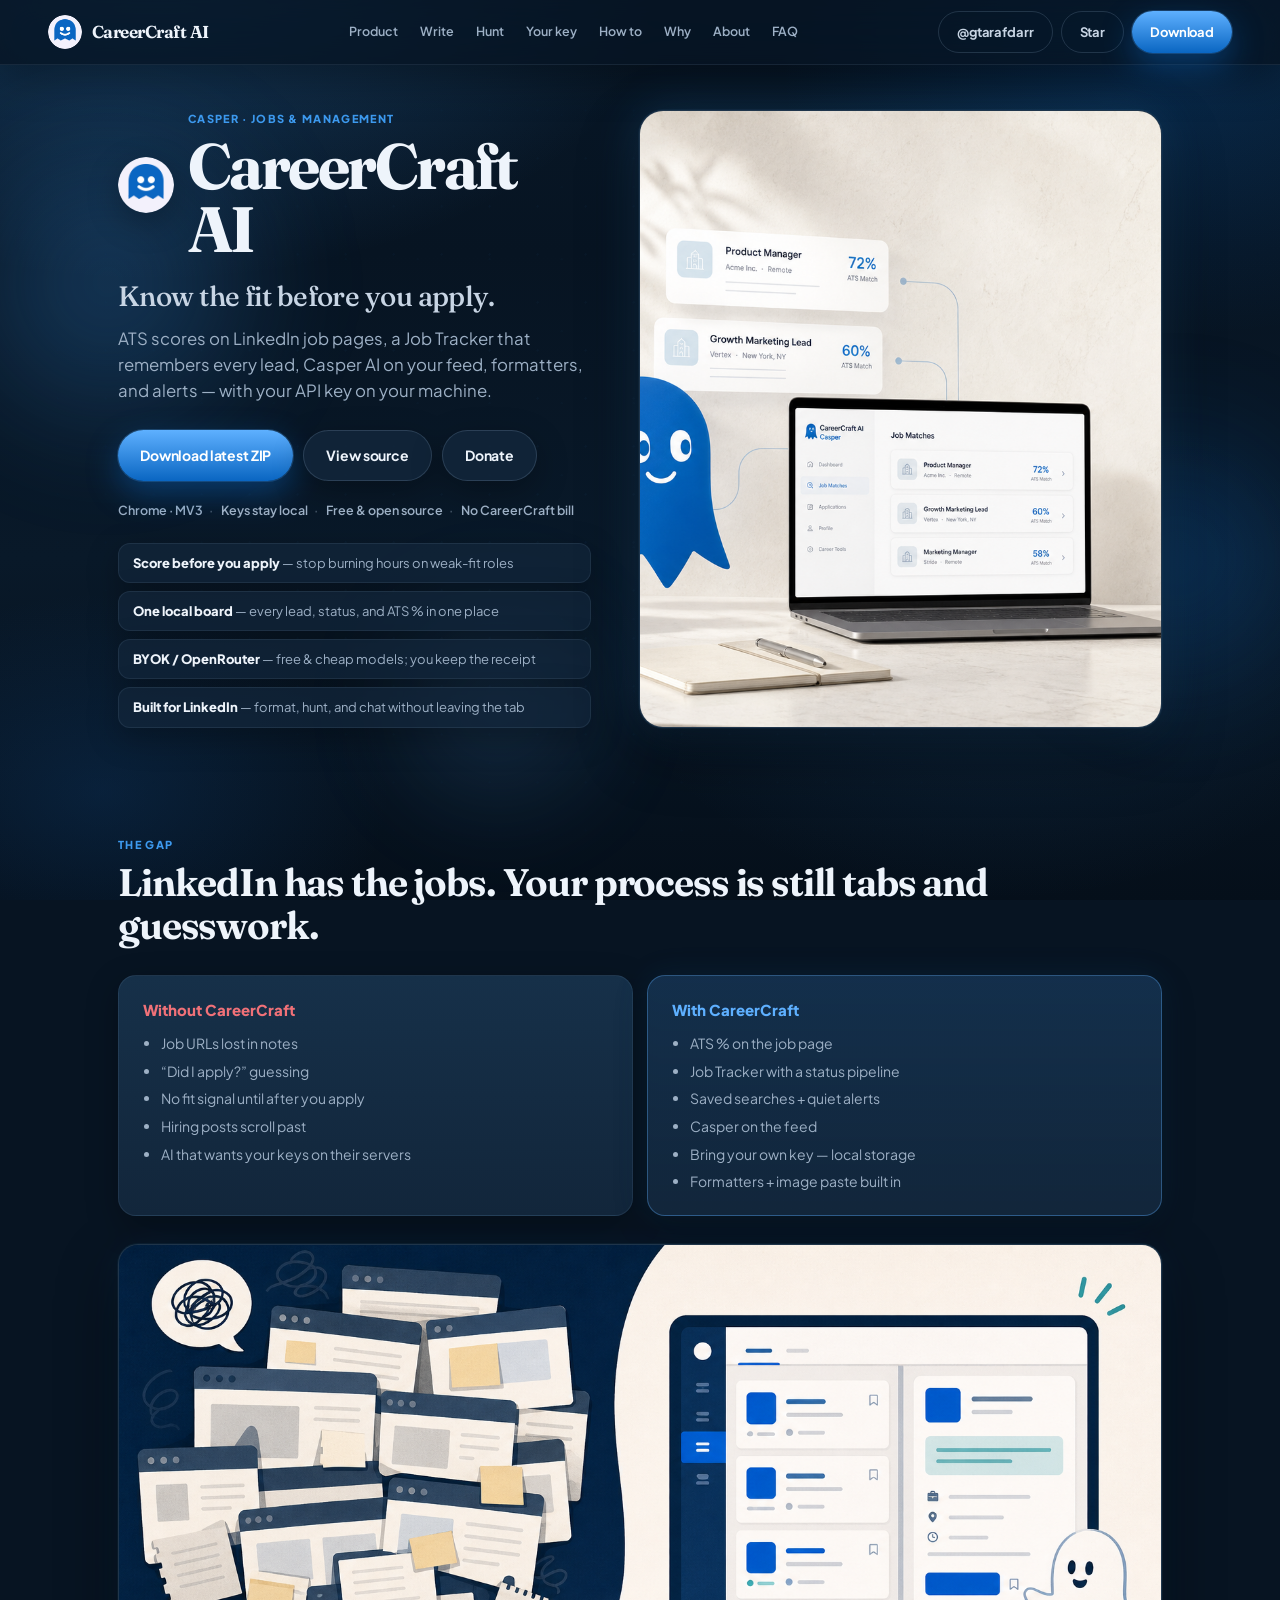
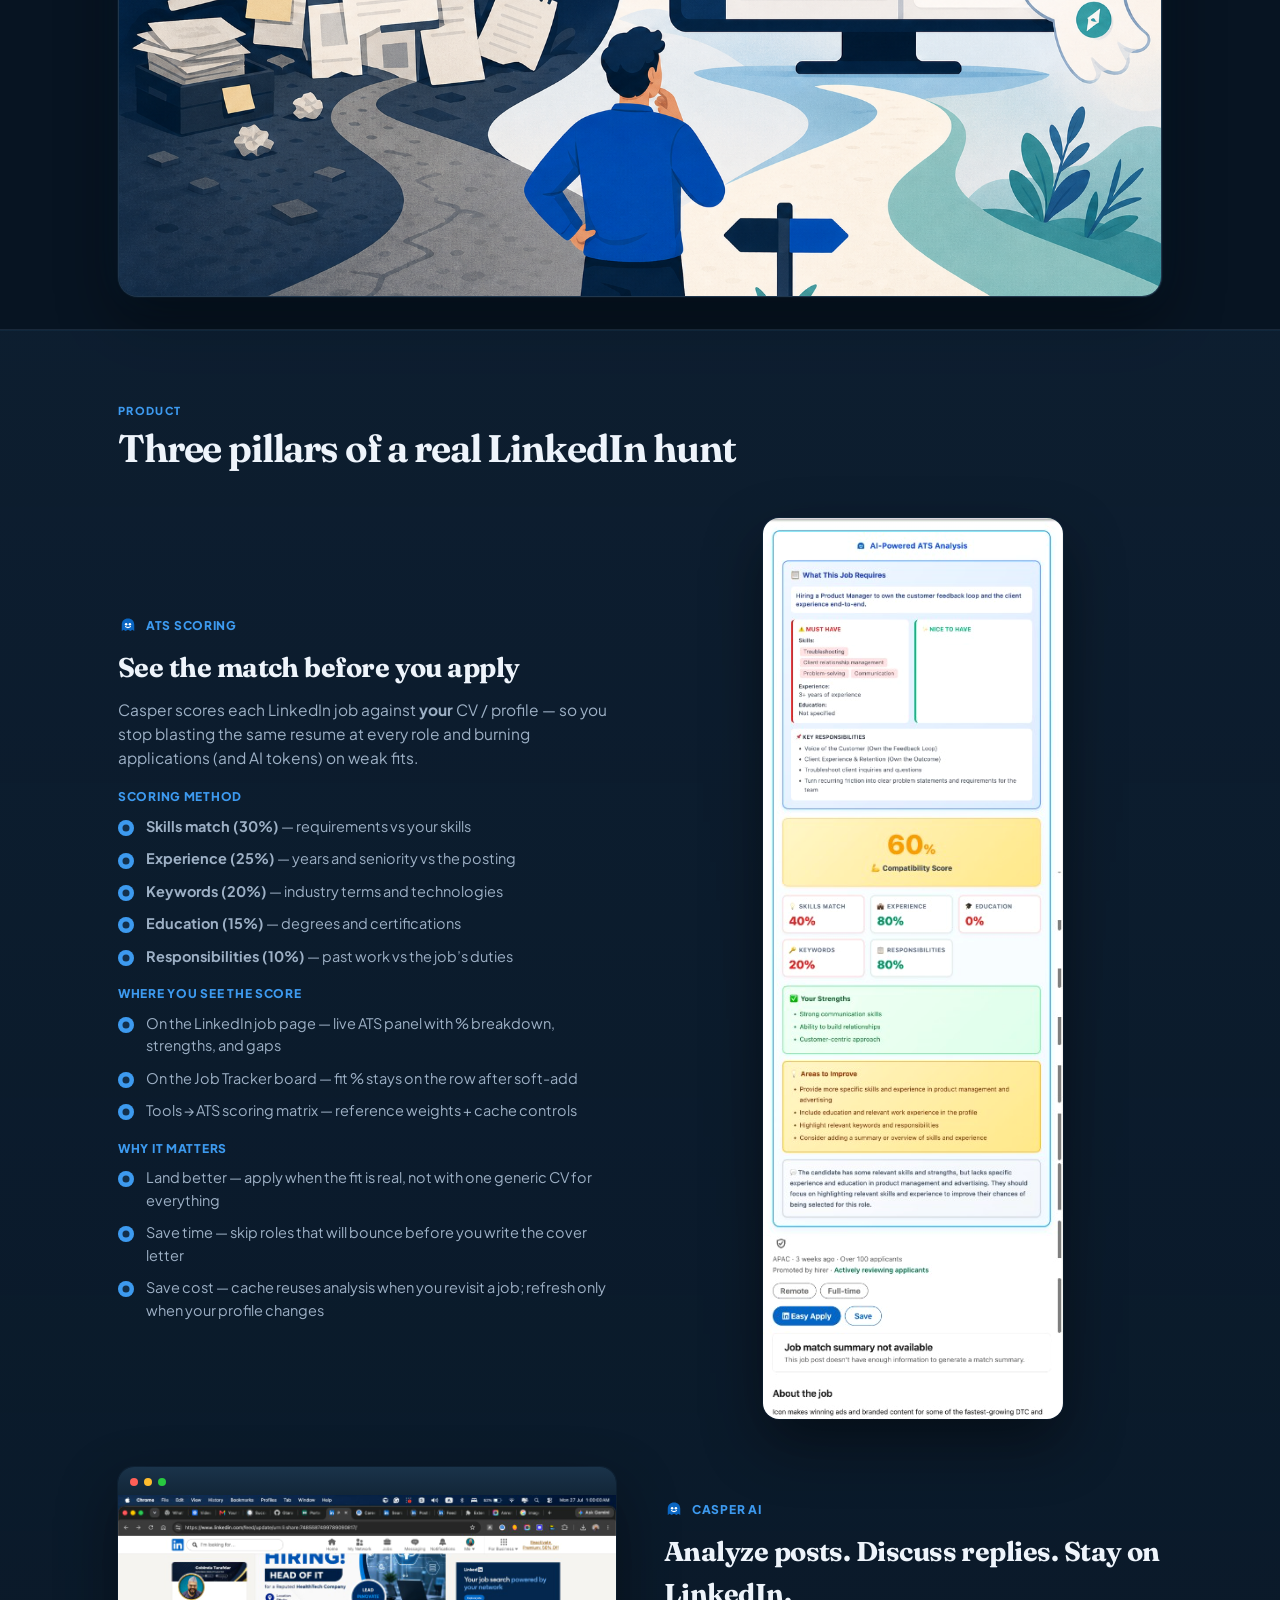
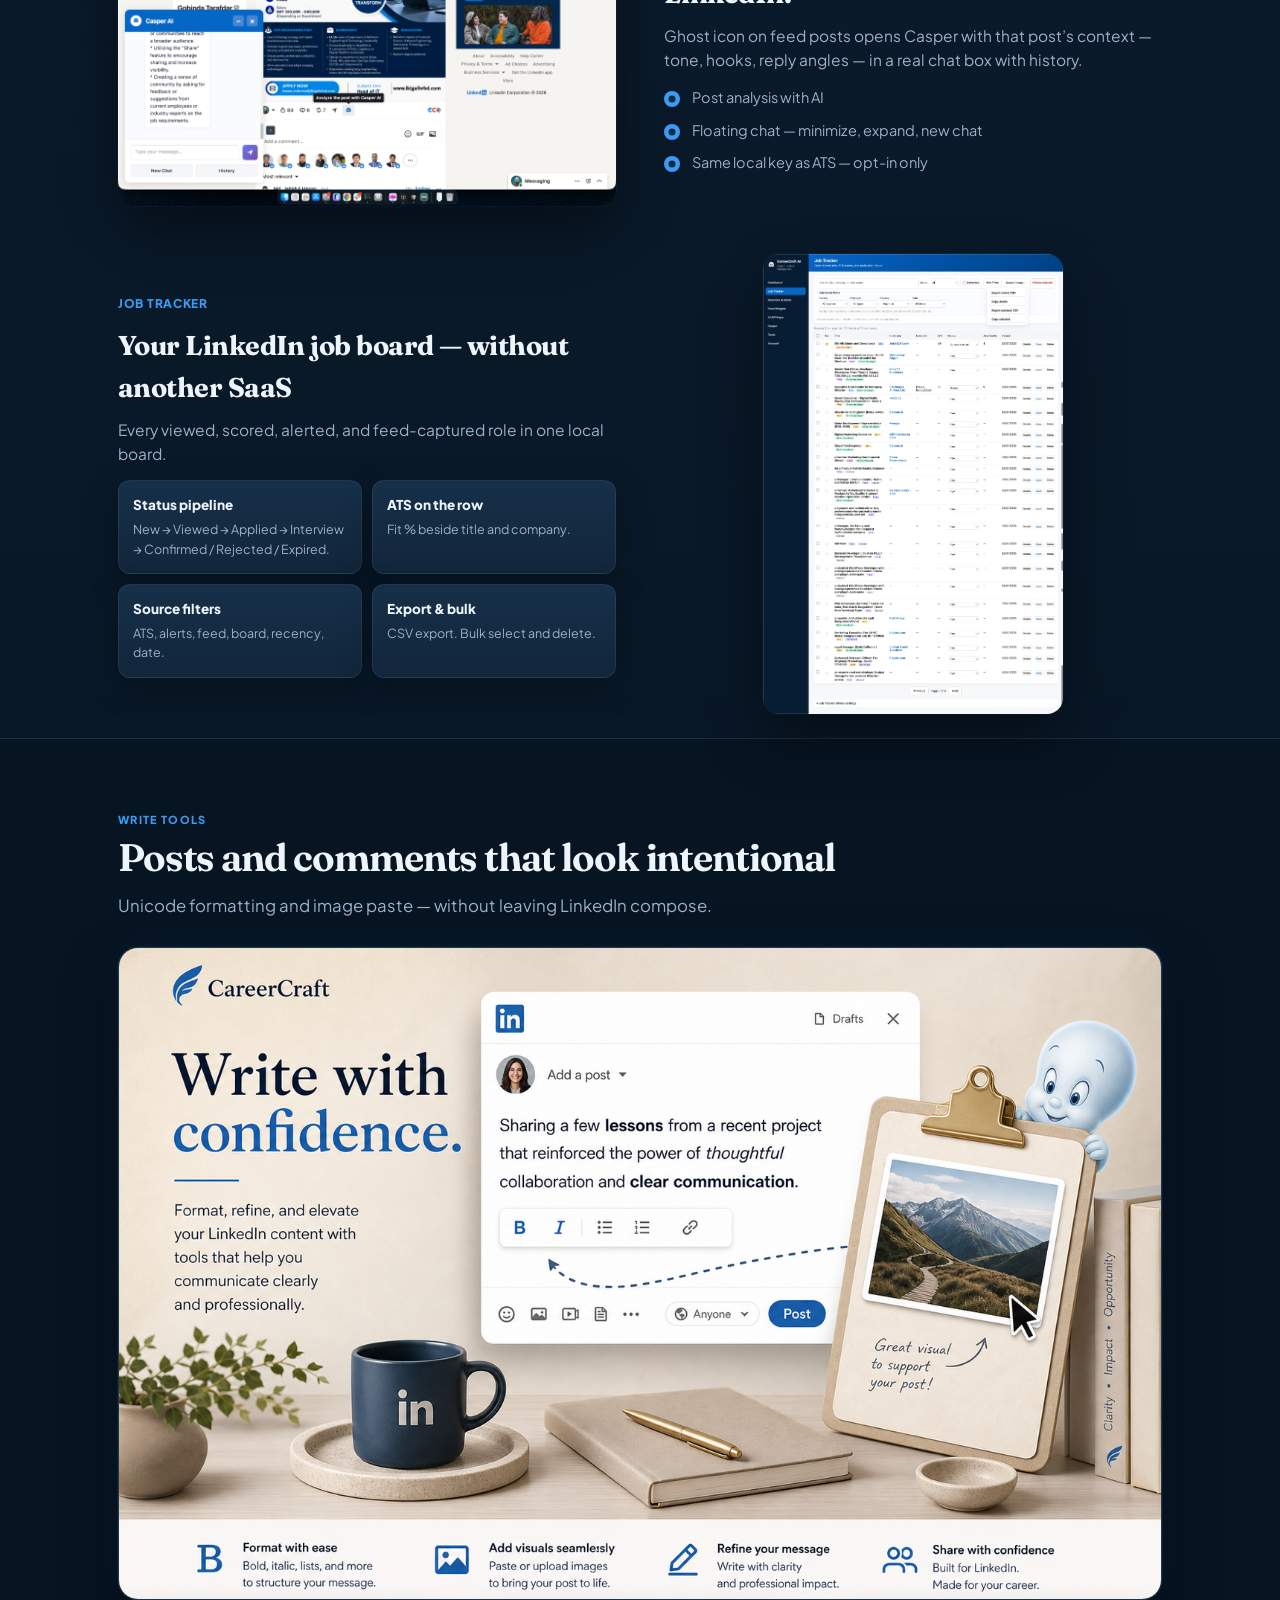
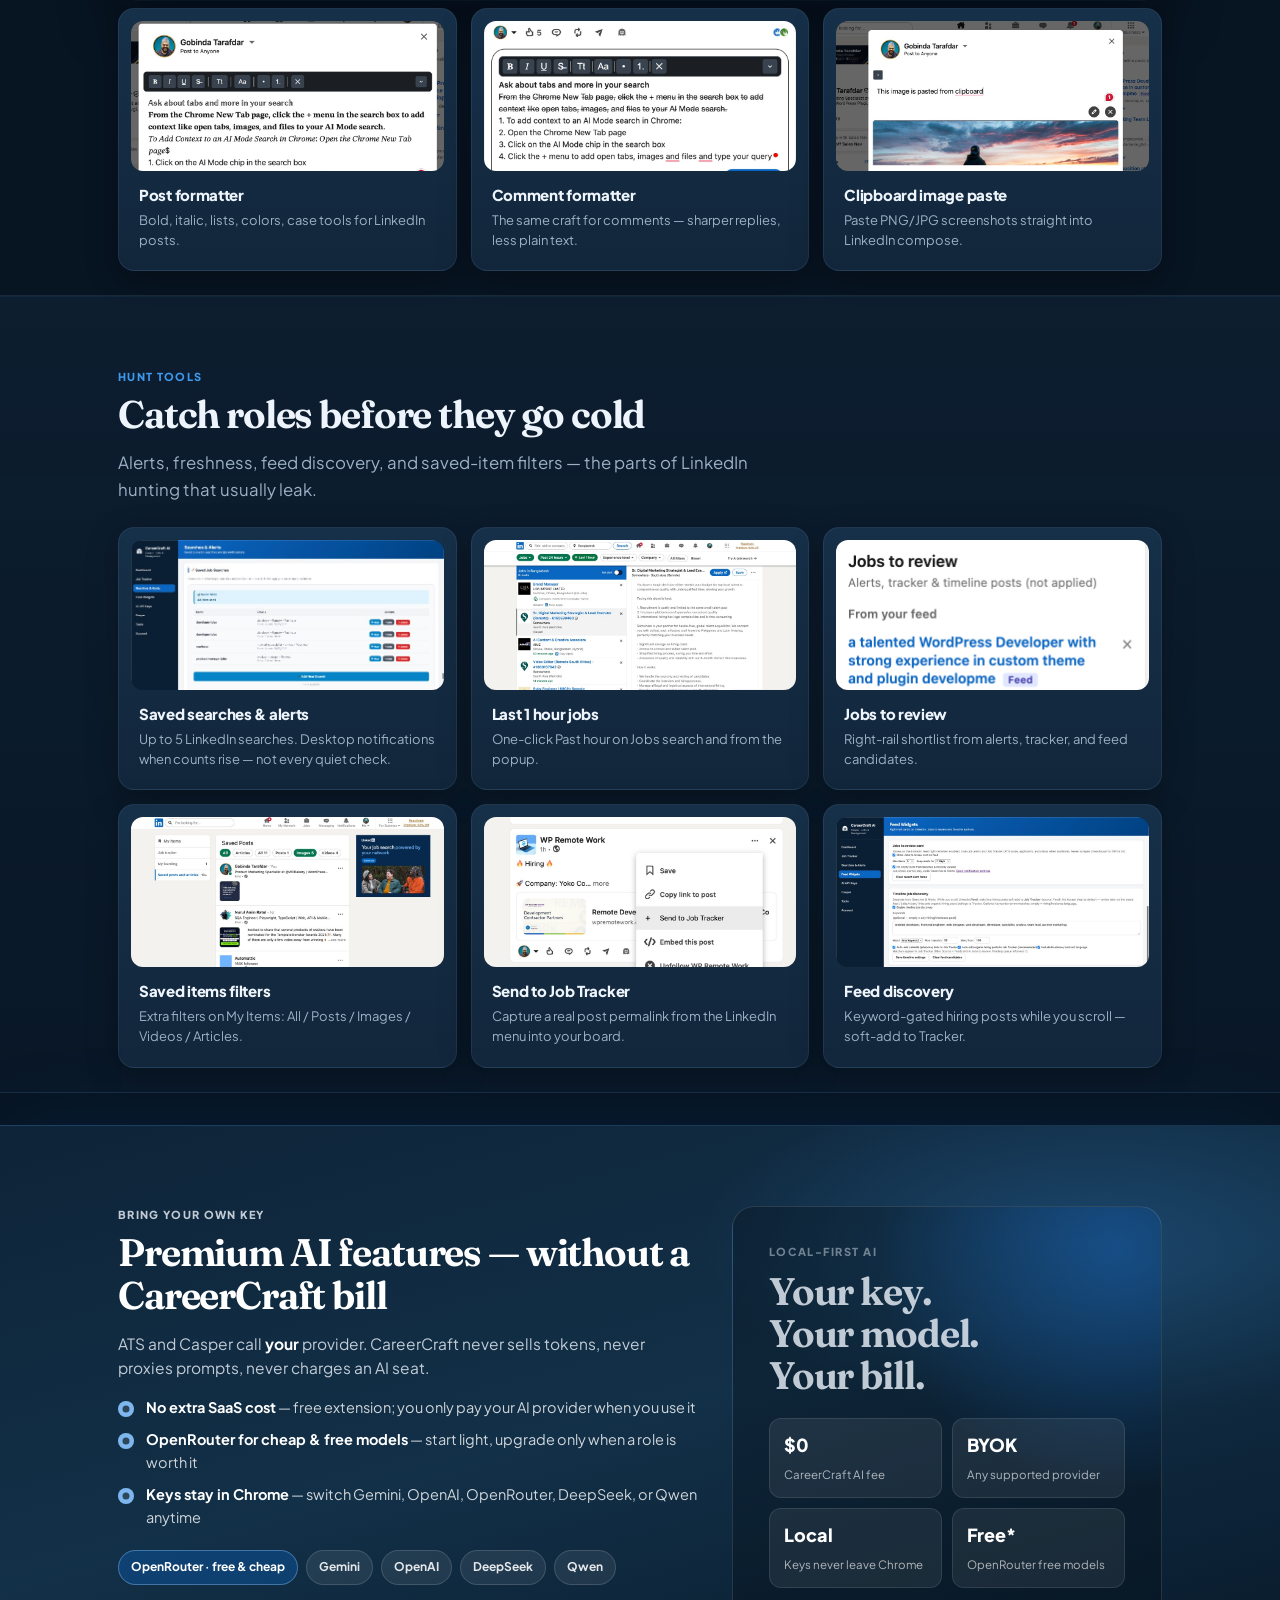
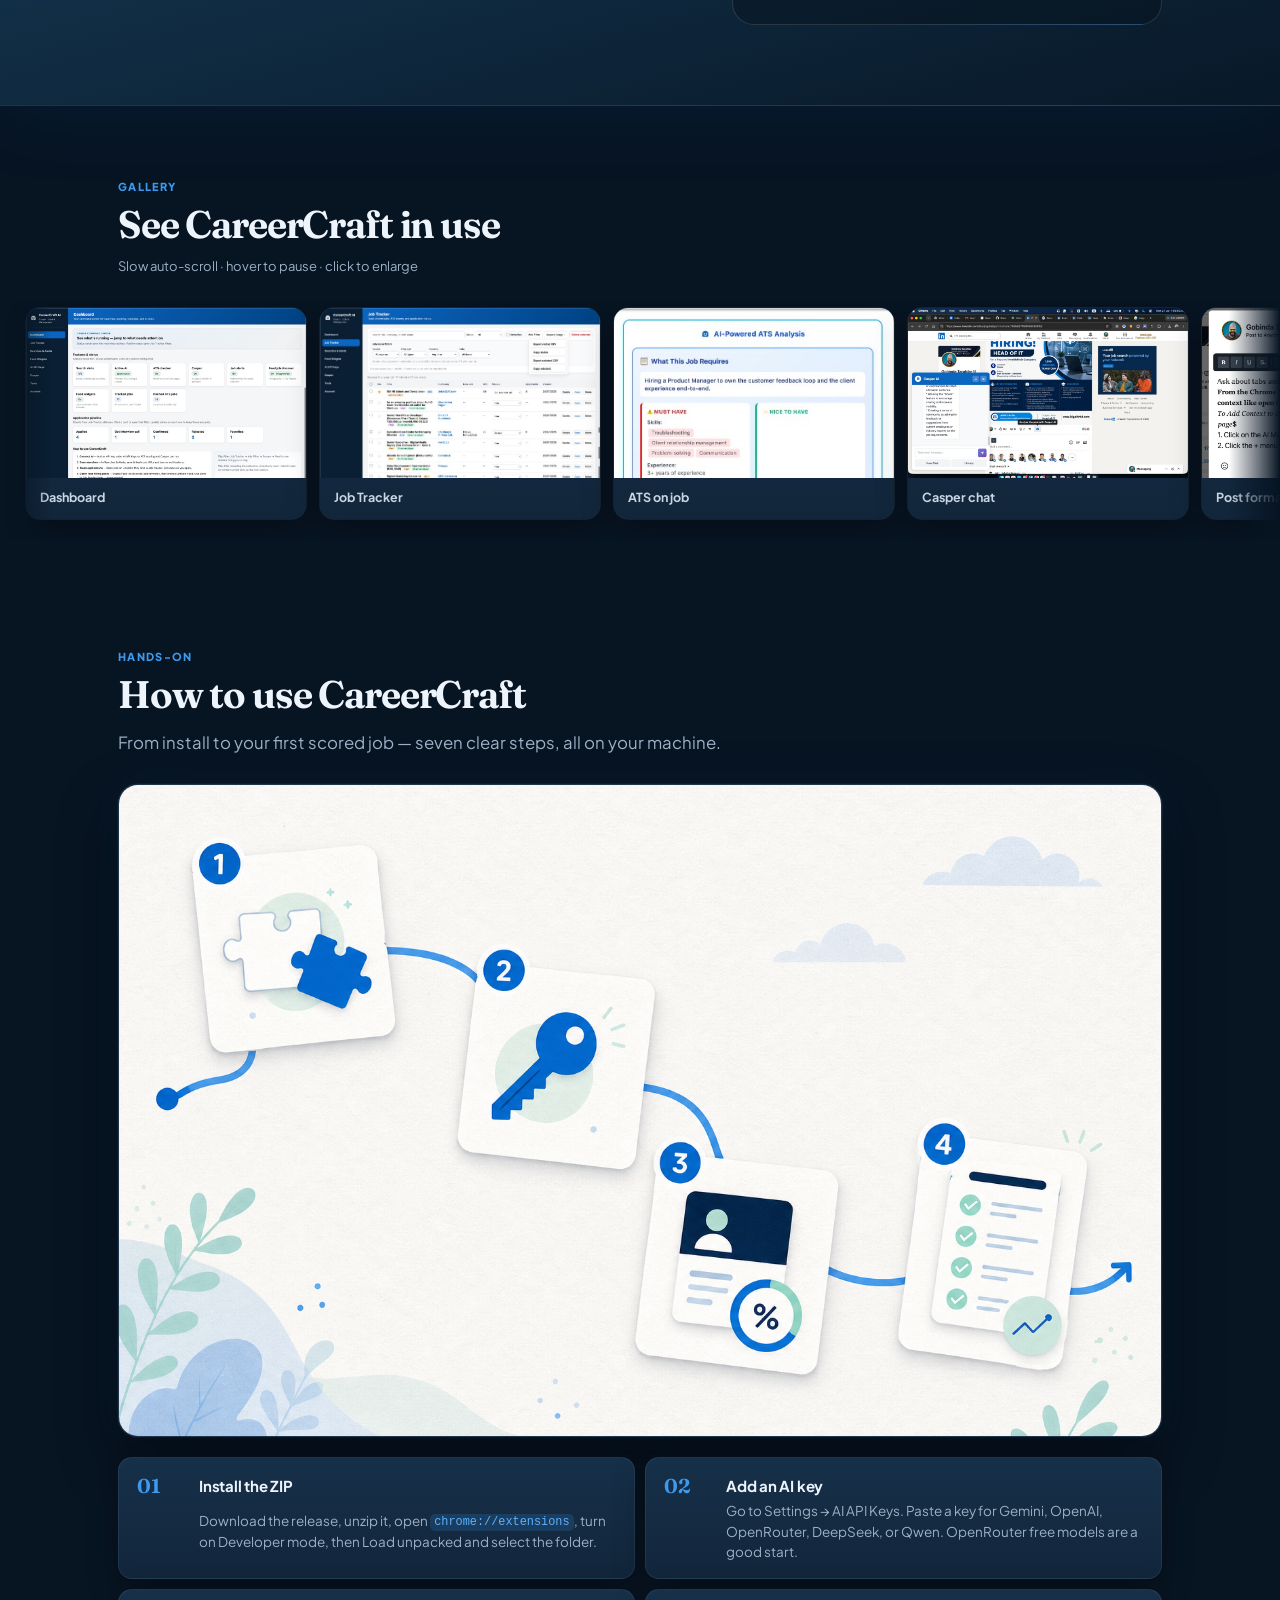
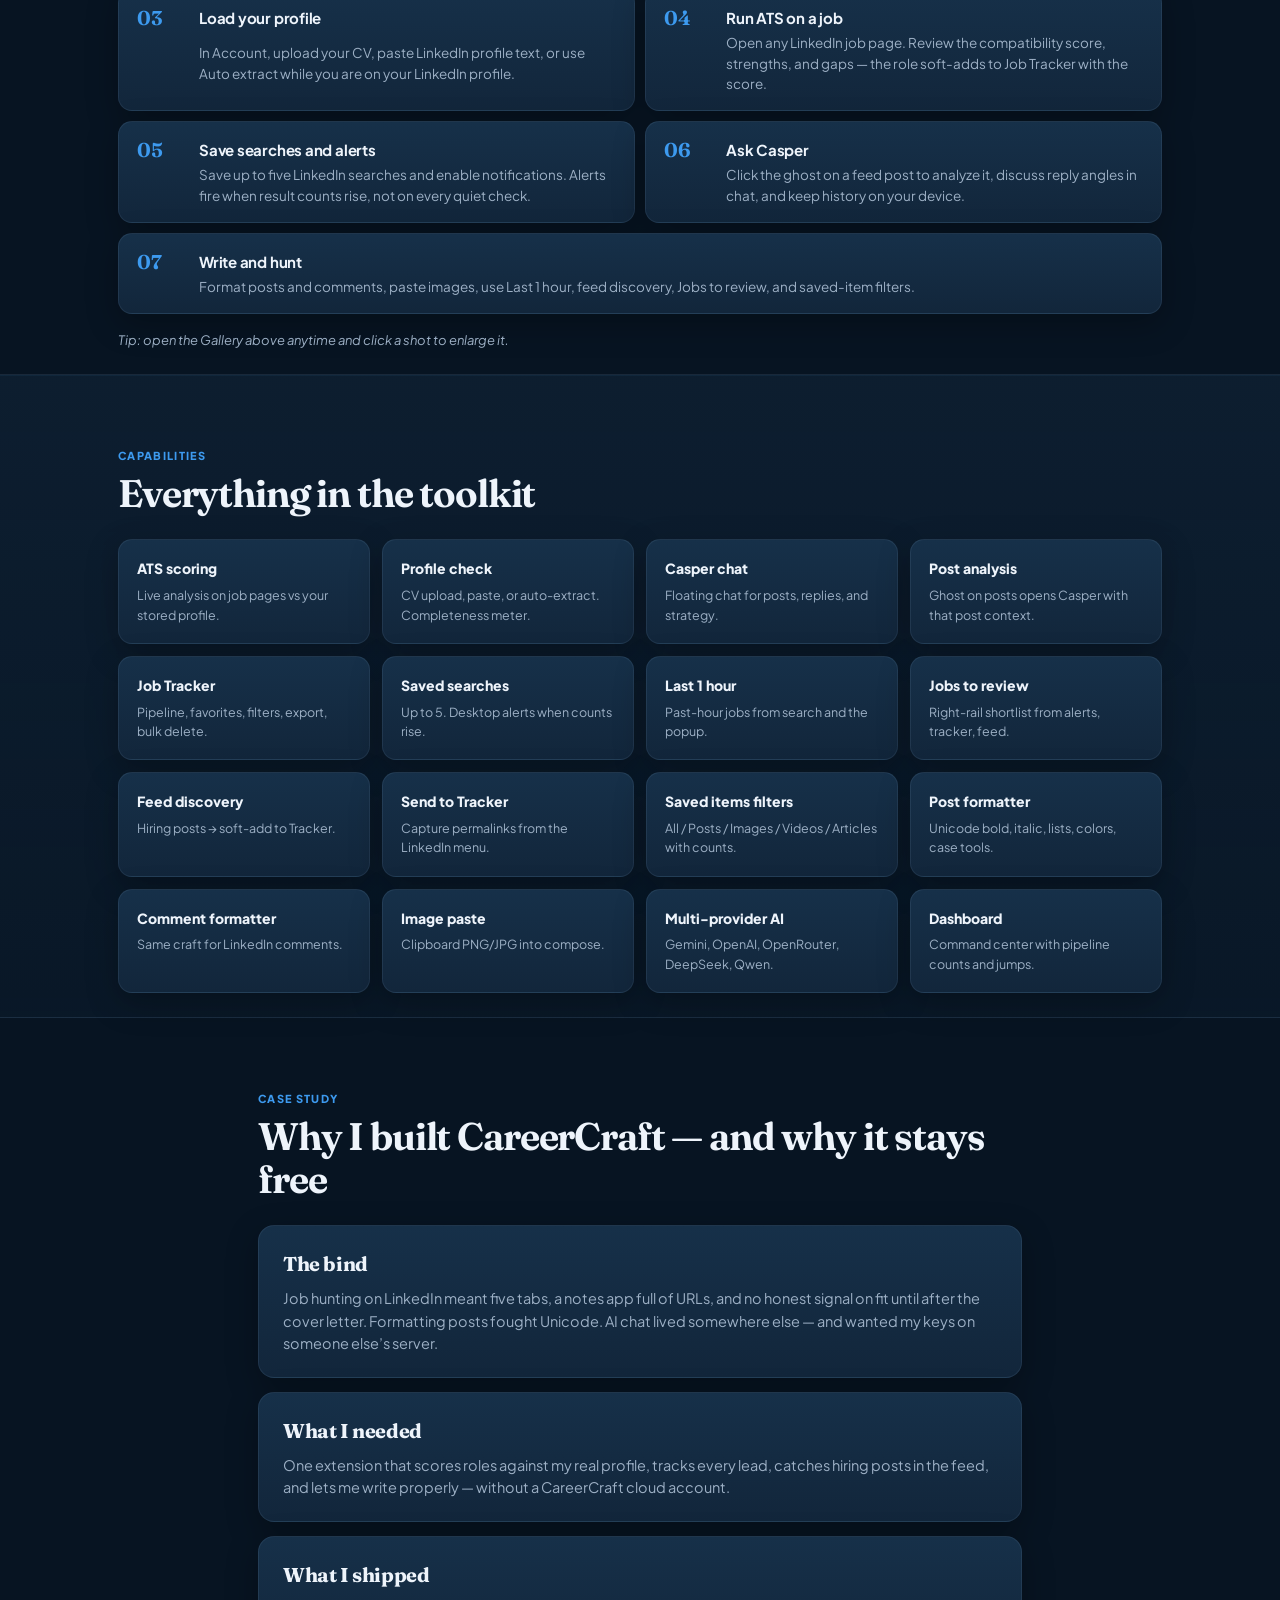
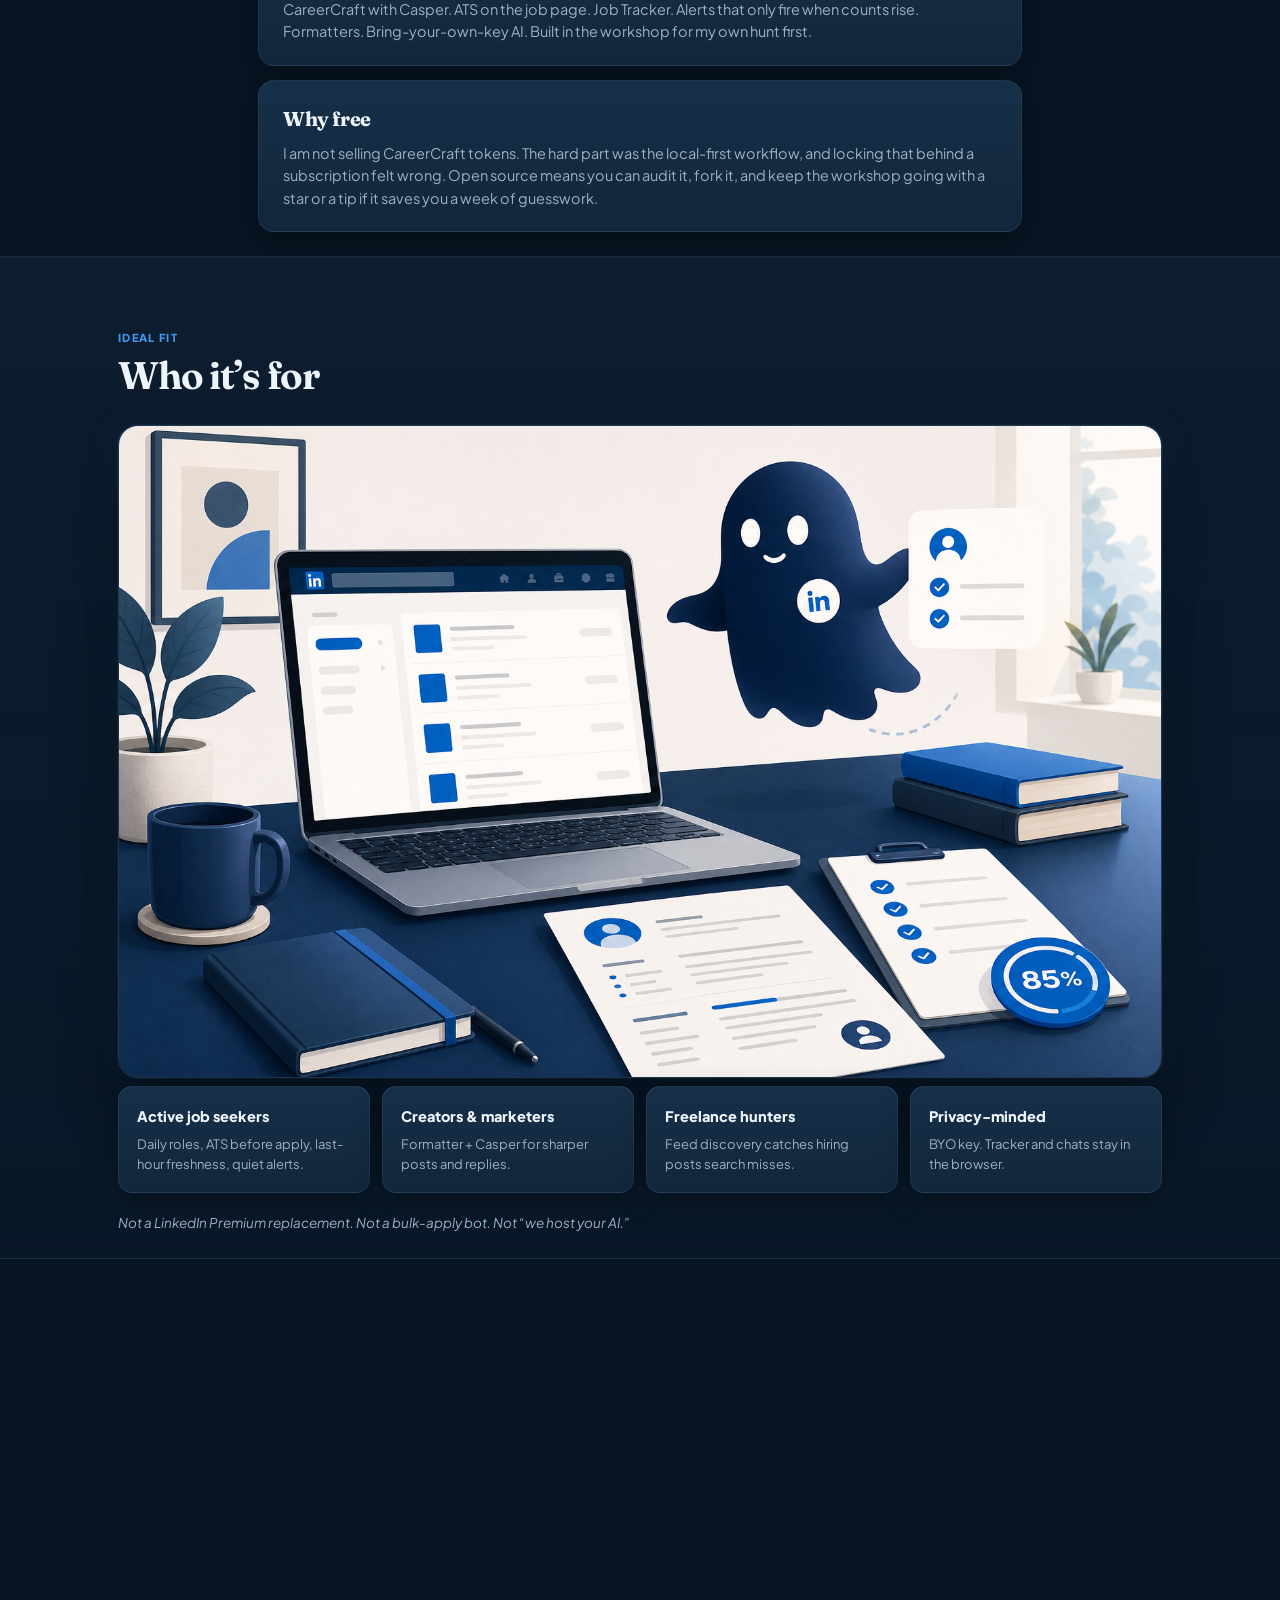
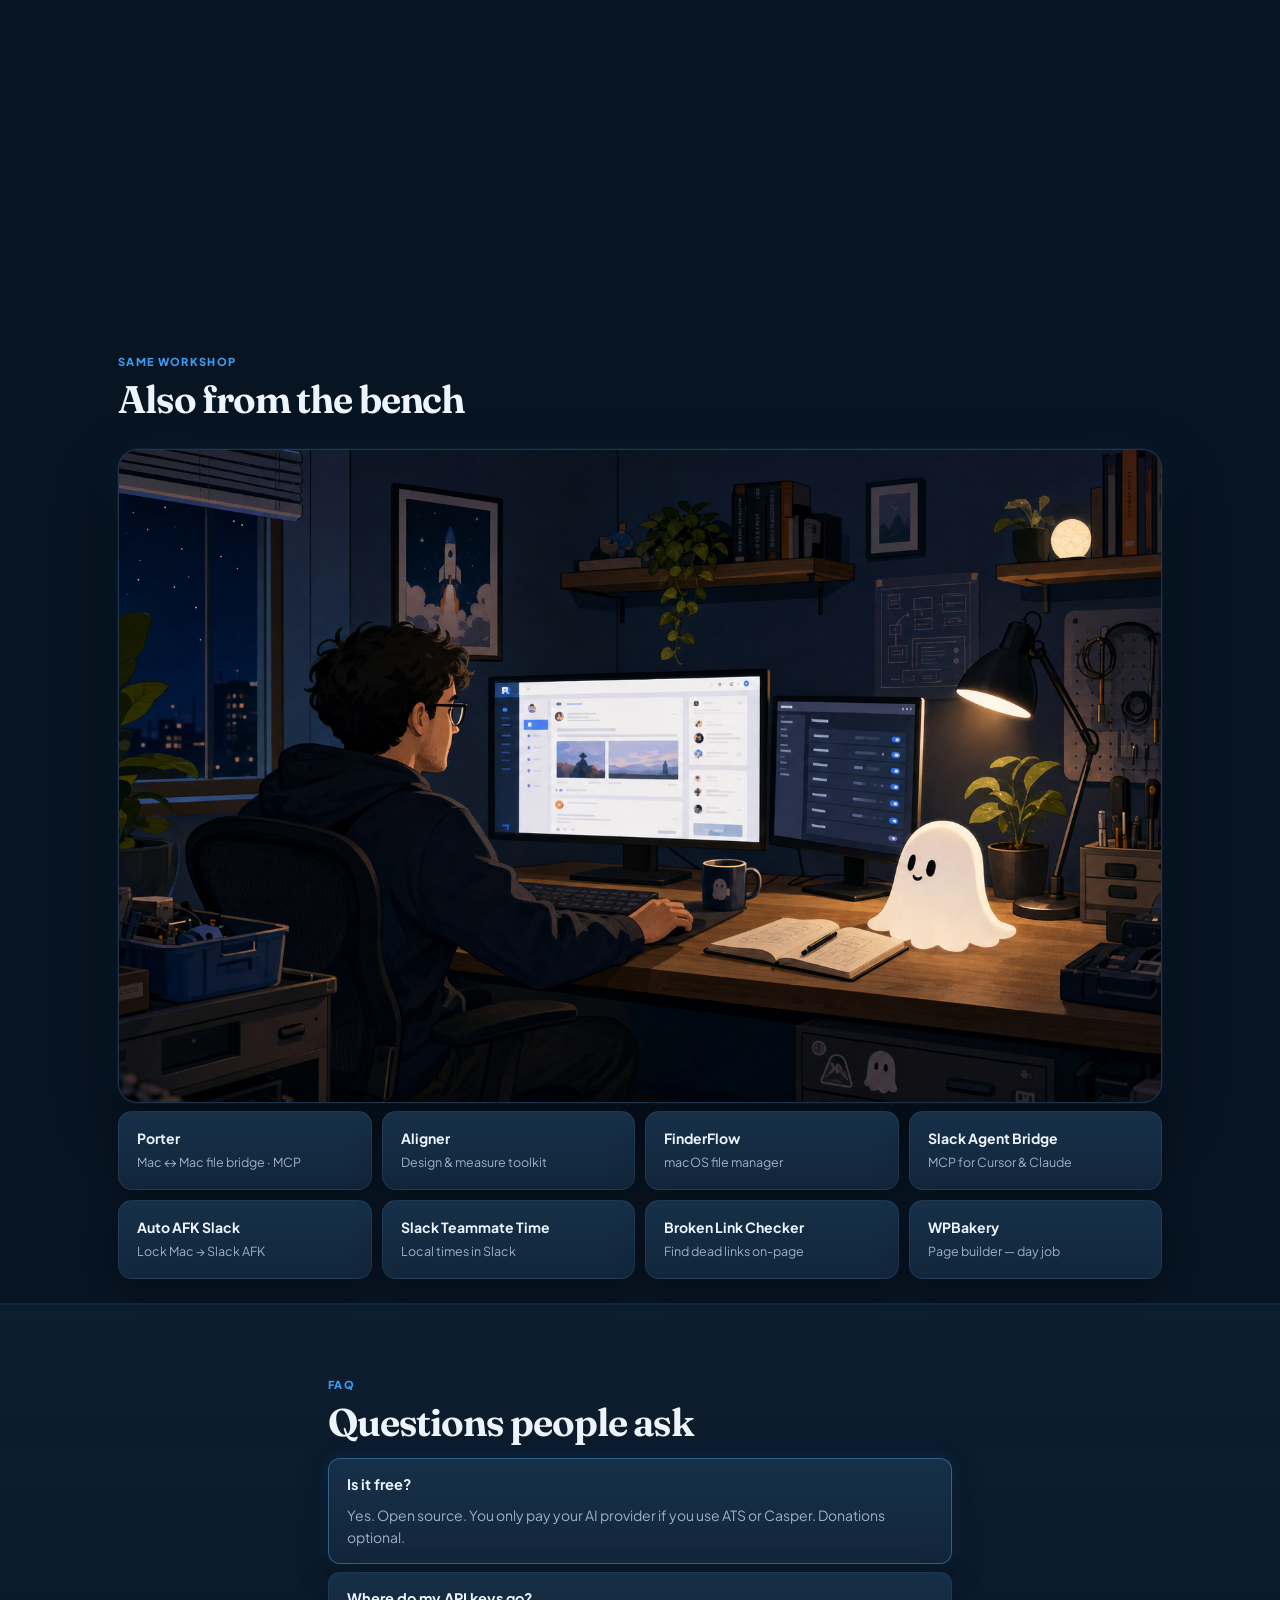
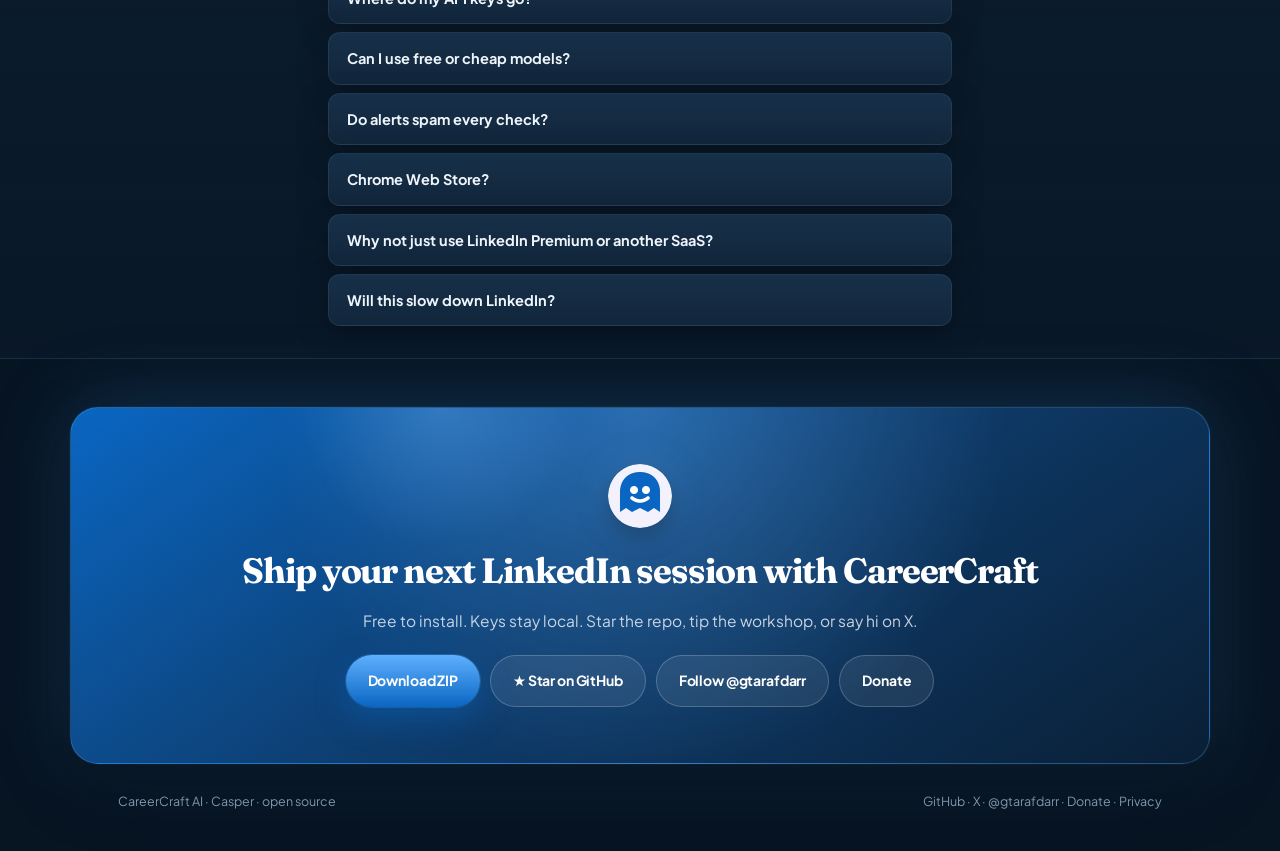
==== commit 4ebc6466: "Merge dark navy landing redesign with contrast-safe surfaces." ====
--- a/docs/index.html
+++ b/docs/index.html
@@ -6,7 +6,7 @@
   <title>CareerCraft AI — Casper for LinkedIn Jobs &amp; Management</title>
   <meta name="description" content="Know the fit before you apply. ATS scoring, Job Tracker, Casper AI, alerts, post formatter, and more — Chrome extension for LinkedIn. Keys stay local." />
   <meta name="author" content="Gobinda Tarafdar" />
-  <meta name="theme-color" content="#0a66c2" />
+  <meta name="theme-color" content="#071422" />
   <link rel="canonical" href="https://gtarafdar.github.io/careercraft-casper-ai-for-linkedin-jobs-and-management/" />
 
   <meta property="og:type" content="website" />
@@ -46,6 +46,11 @@
 </head>
 <body>
   <a class="skip" href="#main">Skip to content</a>
+  <div class="ambient" aria-hidden="true">
+    <span class="orb orb-a"></span>
+    <span class="orb orb-b"></span>
+    <span class="orb orb-c"></span>
+  </div>
 
   <header class="top">
     <a class="brand" href="#top">
--- a/docs/styles.css
+++ b/docs/styles.css
@@ -1,28 +1,33 @@
-/* CareerCraft AI — soft blue mist + Casper blue */
+/* CareerCraft AI — dark navy + Casper blue */
 
 :root {
-  --paper: #f3f6fa;
-  --paper-2: #e8eef5;
-  --surface: #ffffff;
-  --ink: #142033;
-  --ink-soft: #2a3b4f;
-  --muted: #5f7388;
-  --line: rgba(20, 32, 51, 0.1);
-  --line-soft: rgba(20, 32, 51, 0.06);
-  --blue: #0a66c2;
-  --blue-bright: #1a7ae4;
-  --blue-mist: rgba(10, 102, 194, 0.1);
+  --paper: #071422;
+  --paper-2: #0a1a2c;
+  --surface: #12263b;
+  --surface-2: #163049;
+  --ink: #eef4fb;
+  --ink-soft: #c8d5e4;
+  --muted: #9db0c5;
+  --line: rgba(180, 210, 240, 0.16);
+  --line-soft: rgba(180, 210, 240, 0.09);
+  --blue: #3d9aef;
+  --blue-bright: #5eb0ff;
+  --blue-deep: #0a66c2;
+  --blue-mist: rgba(61, 154, 239, 0.16);
   --navy: #0b1f33;
-  --navy-deep: #071522;
-  --bad: #9a3f3f;
+  --navy-deep: #050f1a;
+  --bad: #f07178;
+  --good: #5eb0ff;
   --font: "Plus Jakarta Sans", system-ui, sans-serif;
   --display: "Fraunces", Georgia, serif;
   --ease: cubic-bezier(0.22, 1, 0.36, 1);
   --max: 1140px;
   --pad: clamp(20px, 4vw, 48px);
   --radius: 18px;
-  --shadow: 0 20px 50px rgba(20, 32, 51, 0.1);
-  --shadow-soft: 0 8px 28px rgba(20, 32, 51, 0.06);
+  --shadow: 0 24px 60px rgba(0, 0, 0, 0.45), 0 0 0 1px rgba(94, 176, 255, 0.06);
+  --shadow-soft: 0 10px 32px rgba(0, 0, 0, 0.28);
+  --glow: 0 0 48px rgba(61, 154, 239, 0.22);
+  color-scheme: dark;
 }
 
 *,
@@ -33,6 +38,7 @@
 
 html {
   scroll-behavior: smooth;
+  background: var(--navy-deep);
 }
 
 body {
@@ -40,12 +46,103 @@
   font-family: var(--font);
   font-size: 15.5px;
   line-height: 1.55;
-  color: var(--ink);
+  color: var(--ink-soft);
+  background: var(--paper);
+  -webkit-font-smoothing: antialiased;
+  position: relative;
+  isolation: isolate;
+  min-height: 100vh;
+}
+
+/* Living atmosphere — soft orbs + vignette */
+body::before {
+  content: "";
+  position: fixed;
+  inset: 0;
+  z-index: -2;
+  pointer-events: none;
   background:
-    radial-gradient(1000px 520px at 90% -8%, rgba(10, 102, 194, 0.12), transparent 55%),
-    radial-gradient(720px 420px at -5% 25%, rgba(11, 31, 51, 0.05), transparent 50%),
-    linear-gradient(180deg, #f7fafc 0%, var(--paper) 42%, var(--paper-2) 100%);
-  -webkit-font-smoothing: antialiased;
+    radial-gradient(900px 560px at 12% -5%, rgba(61, 154, 239, 0.28), transparent 58%),
+    radial-gradient(720px 480px at 92% 8%, rgba(10, 102, 194, 0.22), transparent 55%),
+    radial-gradient(640px 420px at 78% 72%, rgba(46, 120, 190, 0.14), transparent 60%),
+    radial-gradient(520px 360px at 8% 88%, rgba(14, 60, 110, 0.35), transparent 55%),
+    linear-gradient(180deg, #081828 0%, var(--paper) 28%, #091929 62%, var(--navy-deep) 100%);
+}
+
+body::after {
+  content: "";
+  position: fixed;
+  inset: 0;
+  z-index: -1;
+  pointer-events: none;
+  opacity: 0.45;
+  background-image:
+    radial-gradient(circle at 20% 30%, rgba(94, 176, 255, 0.07) 0 1px, transparent 1.5px),
+    radial-gradient(circle at 80% 60%, rgba(94, 176, 255, 0.05) 0 1px, transparent 1.5px);
+  background-size: 48px 48px, 72px 72px;
+  animation: driftDots 48s linear infinite;
+  mask-image: radial-gradient(ellipse at center, #000 35%, transparent 85%);
+}
+
+@keyframes driftDots {
+  from {
+    transform: translate3d(0, 0, 0);
+  }
+  to {
+    transform: translate3d(-24px, 18px, 0);
+  }
+}
+
+.ambient {
+  position: fixed;
+  inset: 0;
+  z-index: -1;
+  pointer-events: none;
+  overflow: hidden;
+}
+
+.ambient .orb {
+  position: absolute;
+  border-radius: 50%;
+  filter: blur(48px);
+  opacity: 0.55;
+  will-change: transform;
+}
+
+.ambient .orb-a {
+  width: min(42vw, 420px);
+  height: min(42vw, 420px);
+  top: 8%;
+  left: -8%;
+  background: radial-gradient(circle, rgba(61, 154, 239, 0.55), transparent 68%);
+  animation: floatOrb 18s var(--ease) infinite alternate;
+}
+
+.ambient .orb-b {
+  width: min(36vw, 360px);
+  height: min(36vw, 360px);
+  top: 42%;
+  right: -6%;
+  background: radial-gradient(circle, rgba(10, 102, 194, 0.5), transparent 68%);
+  animation: floatOrb 22s var(--ease) 1s infinite alternate-reverse;
+}
+
+.ambient .orb-c {
+  width: min(28vw, 280px);
+  height: min(28vw, 280px);
+  bottom: 6%;
+  left: 28%;
+  background: radial-gradient(circle, rgba(94, 176, 255, 0.35), transparent 70%);
+  animation: floatOrb 16s var(--ease) 0.5s infinite alternate;
+}
+
+@keyframes floatOrb {
+  from {
+    transform: translate3d(0, 0, 0) scale(1);
+  }
+  to {
+    transform: translate3d(28px, -36px, 0) scale(1.08);
+  }
 }
 
 img {
@@ -63,7 +160,7 @@
   font-family: ui-monospace, SFMono-Regular, Menlo, monospace;
   font-size: 0.88em;
   background: var(--blue-mist);
-  color: var(--navy);
+  color: var(--blue-bright);
   padding: 0.1em 0.35em;
   border-radius: 5px;
 }
@@ -72,17 +169,18 @@
   position: absolute;
   left: -9999px;
   z-index: 100;
-  background: #fff;
+  background: var(--surface);
   padding: 10px 14px;
   font-weight: 700;
   text-decoration: none;
   color: var(--ink);
+  border: 1px solid var(--line);
 }
 
 .skip:focus {
   left: 12px;
   top: 12px;
-  outline: 2px solid var(--blue);
+  outline: 2px solid var(--blue-bright);
 }
 
 /* Top */
@@ -94,9 +192,10 @@
   align-items: center;
   gap: 18px;
   padding: 11px var(--pad);
-  background: rgba(247, 250, 252, 0.88);
-  backdrop-filter: blur(14px);
+  background: rgba(7, 20, 34, 0.78);
+  backdrop-filter: blur(18px) saturate(1.2);
   border-bottom: 1px solid var(--line-soft);
+  box-shadow: 0 12px 40px rgba(0, 0, 0, 0.35);
 }
 
 .brand {
@@ -146,7 +245,7 @@
 
 .top-nav a:hover {
   color: var(--ink);
-  background: rgba(20, 32, 51, 0.05);
+  background: rgba(94, 176, 255, 0.12);
 }
 
 .top-actions {
@@ -168,6 +267,7 @@
   font-weight: 700;
   cursor: pointer;
   margin-left: auto;
+  box-shadow: var(--shadow-soft);
 }
 
 .drawer {
@@ -177,13 +277,14 @@
   right: 12px;
   left: 12px;
   z-index: 60;
-  background: var(--surface);
+  background: rgba(12, 30, 48, 0.96);
   border: 1px solid var(--line);
   border-radius: 16px;
   padding: 10px;
-  box-shadow: var(--shadow);
+  box-shadow: var(--shadow), var(--glow);
   max-height: calc(100vh - 80px);
   overflow: auto;
+  backdrop-filter: blur(16px);
 }
 
 .drawer nav {
@@ -265,33 +366,33 @@
 }
 
 .btn:focus-visible {
-  outline: 2px solid var(--blue);
+  outline: 2px solid var(--blue-bright);
   outline-offset: 3px;
 }
 
 .btn-primary {
-  background: var(--blue);
+  background: linear-gradient(180deg, var(--blue-bright) 0%, var(--blue-deep) 100%);
   color: #fff;
-  box-shadow: 0 10px 28px rgba(10, 102, 194, 0.28);
+  box-shadow: 0 12px 32px rgba(10, 102, 194, 0.45), 0 0 0 1px rgba(94, 176, 255, 0.25);
 }
 
 .btn-primary:hover {
-  background: var(--blue-bright);
+  background: linear-gradient(180deg, #7ec0ff 0%, var(--blue) 100%);
   color: #fff;
-  box-shadow: 0 14px 34px rgba(10, 102, 194, 0.38);
+  box-shadow: 0 16px 40px rgba(61, 154, 239, 0.5), var(--glow);
 }
 
 .btn-outline {
-  background: var(--surface);
+  background: rgba(18, 38, 59, 0.85);
   color: var(--ink);
   border: 1px solid var(--line);
   box-shadow: var(--shadow-soft);
 }
 
 .btn-outline:hover {
-  border-color: var(--blue);
-  color: var(--blue);
-  box-shadow: 0 10px 26px rgba(10, 102, 194, 0.12);
+  border-color: var(--blue-bright);
+  color: var(--blue-bright);
+  box-shadow: 0 12px 28px rgba(61, 154, 239, 0.2);
 }
 
 .btn-quiet {
@@ -301,14 +402,15 @@
 }
 
 .btn-quiet:hover {
-  background: rgba(20, 32, 51, 0.04);
-  color: var(--ink);
+  background: rgba(94, 176, 255, 0.1);
+  color: var(--ink);
+  border-color: rgba(94, 176, 255, 0.35);
 }
 
 .btn-ghost {
   background: rgba(255, 255, 255, 0.08);
   color: #fff;
-  border: 1px solid rgba(255, 255, 255, 0.18);
+  border: 1px solid rgba(255, 255, 255, 0.2);
 }
 
 .btn-ghost:hover {
@@ -343,11 +445,12 @@
   margin: 0;
   border-radius: 24px;
   overflow: hidden;
-  box-shadow: var(--shadow);
-  background: #e4ebf3;
+  box-shadow: var(--shadow), var(--glow);
+  background: var(--surface);
   align-self: stretch;
   display: flex;
   min-height: 100%;
+  border: 1px solid var(--line-soft);
 }
 
 .hero-art img {
@@ -382,7 +485,7 @@
 }
 
 .eyebrow.light {
-  color: rgba(255, 255, 255, 0.55);
+  color: rgba(190, 220, 255, 0.75);
 }
 
 .hero h1 {
@@ -455,18 +558,19 @@
 .sell-points li {
   padding: 10px 14px;
   border-radius: 12px;
-  background: rgba(255, 255, 255, 0.72);
+  background: rgba(18, 38, 59, 0.72);
   border: 1px solid var(--line-soft);
   font-size: 13px;
   color: var(--muted);
   line-height: 1.4;
+  box-shadow: var(--shadow-soft);
   transition: border-color 0.2s var(--ease), transform 0.2s var(--ease), box-shadow 0.2s var(--ease);
 }
 
 .sell-points li:hover {
-  border-color: rgba(10, 102, 194, 0.35);
+  border-color: rgba(94, 176, 255, 0.45);
   transform: translateX(4px);
-  box-shadow: var(--shadow-soft);
+  box-shadow: var(--shadow), 0 0 24px rgba(61, 154, 239, 0.15);
 }
 
 .sell-points strong {
@@ -496,19 +600,27 @@
 /* Bands */
 .band {
   padding: 72px 0 24px;
+  position: relative;
 }
 
 .band.soft {
-  background: rgba(255, 255, 255, 0.42);
+  background:
+    linear-gradient(180deg, rgba(18, 38, 59, 0.55), rgba(14, 32, 50, 0.35));
   border-top: 1px solid var(--line-soft);
   border-bottom: 1px solid var(--line-soft);
+  box-shadow: inset 0 1px 0 rgba(94, 176, 255, 0.06);
 }
 
 .band.navy {
-  background: linear-gradient(165deg, var(--navy) 0%, #123048 55%, var(--navy-deep) 100%);
+  background:
+    radial-gradient(700px 320px at 85% 20%, rgba(61, 154, 239, 0.22), transparent 55%),
+    linear-gradient(165deg, #0e2438 0%, #123048 50%, #081828 100%);
   color: #fff;
   padding: 80px 0;
   margin-top: 32px;
+  border-top: 1px solid rgba(94, 176, 255, 0.18);
+  border-bottom: 1px solid rgba(94, 176, 255, 0.12);
+  box-shadow: 0 0 80px rgba(10, 102, 194, 0.12);
 }
 
 .band.navy h2,
@@ -517,7 +629,7 @@
 }
 
 .band.navy p {
-  color: rgba(255, 255, 255, 0.78);
+  color: rgba(238, 244, 251, 0.8);
 }
 
 .band.bleed {
@@ -573,7 +685,7 @@
 .pane {
   border-radius: var(--radius);
   padding: 22px 24px;
-  background: var(--surface);
+  background: linear-gradient(180deg, var(--surface-2), var(--surface));
   border: 1px solid var(--line-soft);
   box-shadow: var(--shadow-soft);
   transition: transform 0.25s var(--ease), box-shadow 0.25s var(--ease), border-color 0.25s;
@@ -581,13 +693,15 @@
 
 .pane:hover {
   transform: translateY(-3px);
-  box-shadow: var(--shadow);
+  box-shadow: var(--shadow), 0 0 28px rgba(61, 154, 239, 0.12);
+  border-color: rgba(94, 176, 255, 0.28);
 }
 
 .pane h3 {
   margin: 0 0 12px;
   font-size: 15px;
   font-weight: 800;
+  color: var(--ink);
 }
 
 .pane.bad h3 {
@@ -595,12 +709,13 @@
 }
 
 .pane.good {
-  border-color: rgba(10, 102, 194, 0.28);
-  background: linear-gradient(180deg, #fff, #f4f8fc);
+  border-color: rgba(94, 176, 255, 0.35);
+  background: linear-gradient(180deg, rgba(30, 70, 110, 0.55), var(--surface));
+  box-shadow: var(--shadow-soft), 0 0 32px rgba(61, 154, 239, 0.1);
 }
 
 .pane.good h3 {
-  color: var(--blue);
+  color: var(--good);
 }
 
 .pane ul {
@@ -623,7 +738,7 @@
   overflow: hidden;
   background: var(--surface);
   border: 1px solid var(--line-soft);
-  box-shadow: var(--shadow-soft);
+  box-shadow: var(--shadow), 0 0 40px rgba(61, 154, 239, 0.08);
   display: block;
   padding: 0;
   line-height: 0;
@@ -748,7 +863,7 @@
 }
 
 .mini article {
-  background: var(--surface);
+  background: linear-gradient(180deg, var(--surface-2), var(--surface));
   border: 1px solid var(--line-soft);
   border-radius: 12px;
   padding: 14px;
@@ -759,6 +874,7 @@
   margin: 0 0 4px;
   font-size: 13.5px;
   font-weight: 800;
+  color: var(--ink);
 }
 
 .mini p {
@@ -787,11 +903,11 @@
 
 .frame:hover {
   transform: translateY(-4px);
-  box-shadow: 0 26px 60px rgba(20, 32, 51, 0.14);
+  box-shadow: 0 28px 64px rgba(0, 0, 0, 0.5), 0 0 36px rgba(61, 154, 239, 0.18);
 }
 
 .frame.window {
-  background: #0b1f33;
+  background: var(--navy-deep);
 }
 
 .frame .chrome {
@@ -830,18 +946,19 @@
 
 .trio article,
 .hunt-grid article {
-  background: var(--surface);
+  background: linear-gradient(180deg, var(--surface-2), var(--surface));
   border: 1px solid var(--line-soft);
   border-radius: 16px;
   padding: 12px;
   box-shadow: var(--shadow-soft);
-  transition: transform 0.2s var(--ease), border-color 0.2s;
+  transition: transform 0.2s var(--ease), border-color 0.2s, box-shadow 0.2s;
 }
 
 .trio article:hover,
 .hunt-grid article:hover {
   transform: translateY(-3px);
-  border-color: rgba(10, 102, 194, 0.3);
+  border-color: rgba(94, 176, 255, 0.4);
+  box-shadow: var(--shadow), 0 0 24px rgba(61, 154, 239, 0.12);
 }
 
 .trio h3,
@@ -850,6 +967,7 @@
   font-size: 15px;
   font-weight: 800;
   letter-spacing: -0.02em;
+  color: var(--ink);
 }
 
 .trio p,
@@ -864,10 +982,11 @@
   width: 100%;
   padding: 0;
   border: none;
-  background: #e4ebf3;
+  background: var(--navy-deep);
   border-radius: 12px;
   overflow: hidden;
   cursor: zoom-in;
+  box-shadow: inset 0 0 0 1px var(--line-soft);
 }
 
 .shot.thumb img {
@@ -988,7 +1107,7 @@
   width: 280px;
   padding: 0;
   border: none;
-  background: var(--surface);
+  background: linear-gradient(180deg, var(--surface-2), var(--surface));
   border-radius: 14px;
   overflow: hidden;
   box-shadow: var(--shadow-soft);
@@ -996,11 +1115,13 @@
   text-align: left;
   font: inherit;
   color: inherit;
-  transition: transform 0.25s var(--ease);
+  transition: transform 0.25s var(--ease), box-shadow 0.25s;
+  outline: 1px solid var(--line-soft);
 }
 
 .shot.card:hover {
   transform: translateY(-4px);
+  box-shadow: var(--shadow), 0 0 28px rgba(61, 154, 239, 0.15);
 }
 
 .shot.card img {
@@ -1035,7 +1156,7 @@
   grid-template-columns: 48px 1fr;
   gap: 4px 14px;
   align-items: start;
-  background: var(--surface);
+  background: linear-gradient(180deg, var(--surface-2), var(--surface));
   border: 1px solid var(--line-soft);
   border-radius: 14px;
   padding: 16px 18px;
@@ -1045,8 +1166,8 @@
 
 .steps li:hover {
   transform: translateY(-2px);
-  border-color: rgba(10, 102, 194, 0.3);
-  box-shadow: 0 12px 28px rgba(20, 32, 51, 0.08);
+  border-color: rgba(94, 176, 255, 0.4);
+  box-shadow: var(--shadow), 0 0 24px rgba(61, 154, 239, 0.12);
 }
 
 .steps li::before {
@@ -1103,23 +1224,25 @@
 }
 
 .feat-grid article {
-  background: var(--surface);
+  background: linear-gradient(180deg, var(--surface-2), var(--surface));
   border: 1px solid var(--line-soft);
   border-radius: 14px;
   padding: 18px;
   box-shadow: var(--shadow-soft);
-  transition: transform 0.2s var(--ease), border-color 0.2s;
+  transition: transform 0.2s var(--ease), border-color 0.2s, box-shadow 0.2s;
 }
 
 .feat-grid article:hover {
   transform: translateY(-3px);
-  border-color: rgba(10, 102, 194, 0.35);
+  border-color: rgba(94, 176, 255, 0.4);
+  box-shadow: var(--shadow), 0 0 24px rgba(61, 154, 239, 0.12);
 }
 
 .feat-grid h3 {
   margin: 0 0 6px;
   font-size: 14px;
   font-weight: 800;
+  color: var(--ink);
 }
 
 .feat-grid p {
@@ -1136,7 +1259,7 @@
 }
 
 .story article {
-  background: var(--surface);
+  background: linear-gradient(180deg, var(--surface-2), var(--surface));
   border: 1px solid var(--line-soft);
   border-radius: 16px;
   padding: 22px 24px;
@@ -1167,14 +1290,16 @@
 .who-grid article {
   padding: 18px;
   border-radius: 14px;
-  background: var(--surface);
+  background: linear-gradient(180deg, var(--surface-2), var(--surface));
   border: 1px solid var(--line-soft);
+  box-shadow: var(--shadow-soft);
 }
 
 .who-grid h3 {
   margin: 0 0 6px;
   font-size: 14.5px;
   font-weight: 800;
+  color: var(--ink);
 }
 
 .who-grid p {
@@ -1198,7 +1323,7 @@
 }
 
 .locks div {
-  background: var(--surface);
+  background: linear-gradient(180deg, var(--surface-2), var(--surface));
   border: 1px solid var(--line-soft);
   border-radius: 14px;
   padding: 18px;
@@ -1209,6 +1334,7 @@
   display: block;
   margin-bottom: 6px;
   font-size: 14px;
+  color: var(--ink);
 }
 
 .locks span {
@@ -1227,8 +1353,8 @@
 .maker-photo {
   border-radius: 50%;
   object-fit: cover;
-  box-shadow: var(--shadow-soft);
-  border: 3px solid #fff;
+  box-shadow: var(--shadow), 0 0 28px rgba(61, 154, 239, 0.2);
+  border: 3px solid rgba(94, 176, 255, 0.35);
 }
 
 .maker .role {
@@ -1262,15 +1388,16 @@
   text-decoration: none;
   padding: 16px 18px;
   border-radius: 14px;
-  background: var(--surface);
+  background: linear-gradient(180deg, var(--surface-2), var(--surface));
   border: 1px solid var(--line-soft);
   box-shadow: var(--shadow-soft);
-  transition: border-color 0.18s, transform 0.18s var(--ease);
+  transition: border-color 0.18s, transform 0.18s var(--ease), box-shadow 0.18s;
 }
 
 .workshop a:hover {
-  border-color: var(--blue);
+  border-color: var(--blue-bright);
   transform: translateY(-2px);
+  box-shadow: var(--shadow), 0 0 24px rgba(61, 154, 239, 0.15);
 }
 
 .workshop strong {
@@ -1285,13 +1412,13 @@
 
 /* FAQ */
 #faq details {
-  background: var(--surface);
+  background: linear-gradient(180deg, var(--surface-2), var(--surface));
   border: 1px solid var(--line-soft);
   border-radius: 12px;
   padding: 14px 18px;
   margin-bottom: 8px;
   box-shadow: var(--shadow-soft);
-  transition: border-color 0.2s, transform 0.2s var(--ease);
+  transition: border-color 0.2s, transform 0.2s var(--ease), box-shadow 0.2s;
 }
 
 #faq details:hover {
@@ -1299,7 +1426,8 @@
 }
 
 #faq details[open] {
-  border-color: rgba(10, 102, 194, 0.3);
+  border-color: rgba(94, 176, 255, 0.4);
+  box-shadow: var(--shadow-soft), 0 0 20px rgba(61, 154, 239, 0.1);
 }
 
 #faq summary {
@@ -1327,10 +1455,39 @@
   padding: clamp(36px, 5vw, 56px);
   width: calc(100% - 2 * var(--pad));
   border-radius: 28px;
-  background: linear-gradient(145deg, var(--navy) 0%, #123048 100%);
+  background:
+    radial-gradient(circle at 50% 0%, rgba(94, 176, 255, 0.35), transparent 55%),
+    linear-gradient(145deg, #0a66c2 0%, #0e3d6e 48%, #0a1f35 100%);
   color: #fff;
   text-align: center;
-  box-shadow: var(--shadow);
+  box-shadow: var(--shadow), 0 0 80px rgba(61, 154, 239, 0.28);
+  border: 1px solid rgba(94, 176, 255, 0.28);
+  position: relative;
+  overflow: hidden;
+}
+
+.cta::before {
+  content: "";
+  position: absolute;
+  inset: -40% auto auto 20%;
+  width: 280px;
+  height: 280px;
+  border-radius: 50%;
+  background: radial-gradient(circle, rgba(126, 192, 255, 0.25), transparent 70%);
+  pointer-events: none;
+  animation: pulseGlow 5s var(--ease) infinite;
+}
+
+@keyframes pulseGlow {
+  0%,
+  100% {
+    opacity: 0.55;
+    transform: scale(1);
+  }
+  50% {
+    opacity: 1;
+    transform: scale(1.12);
+  }
 }
 
 .cta-mark {
@@ -1338,8 +1495,10 @@
   height: 64px;
   border-radius: 50%;
   margin: 0 auto 16px;
-  box-shadow: 0 8px 24px rgba(0, 0, 0, 0.25);
+  box-shadow: 0 8px 24px rgba(0, 0, 0, 0.35), 0 0 32px rgba(94, 176, 255, 0.35);
   animation: ghostBob 3.2s var(--ease) infinite;
+  position: relative;
+  z-index: 1;
 }
 
 @keyframes ghostBob {
@@ -1358,16 +1517,22 @@
   font-size: clamp(1.6rem, 3vw, 2.2rem);
   letter-spacing: -0.03em;
   color: #fff;
+  position: relative;
+  z-index: 1;
 }
 
 .cta p {
   margin: 0 0 22px;
-  color: rgba(255, 255, 255, 0.72);
+  color: rgba(238, 244, 251, 0.82);
+  position: relative;
+  z-index: 1;
 }
 
 .cta .hero-cta {
   justify-content: center;
   margin: 0;
+  position: relative;
+  z-index: 1;
 }
 
 .foot {
@@ -1512,6 +1677,13 @@
     scroll-behavior: auto;
   }
 
+  body::after,
+  .cta::before,
+  .cta-mark,
+  .ambient .orb {
+    animation: none;
+  }
+
   .hero-copy,
   .hero-art,
   .reveal {
@@ -1536,10 +1708,6 @@
     transform: none;
   }
 
-  .cta-mark {
-    animation: none;
-  }
-
   .btn::after {
     display: none;
   }
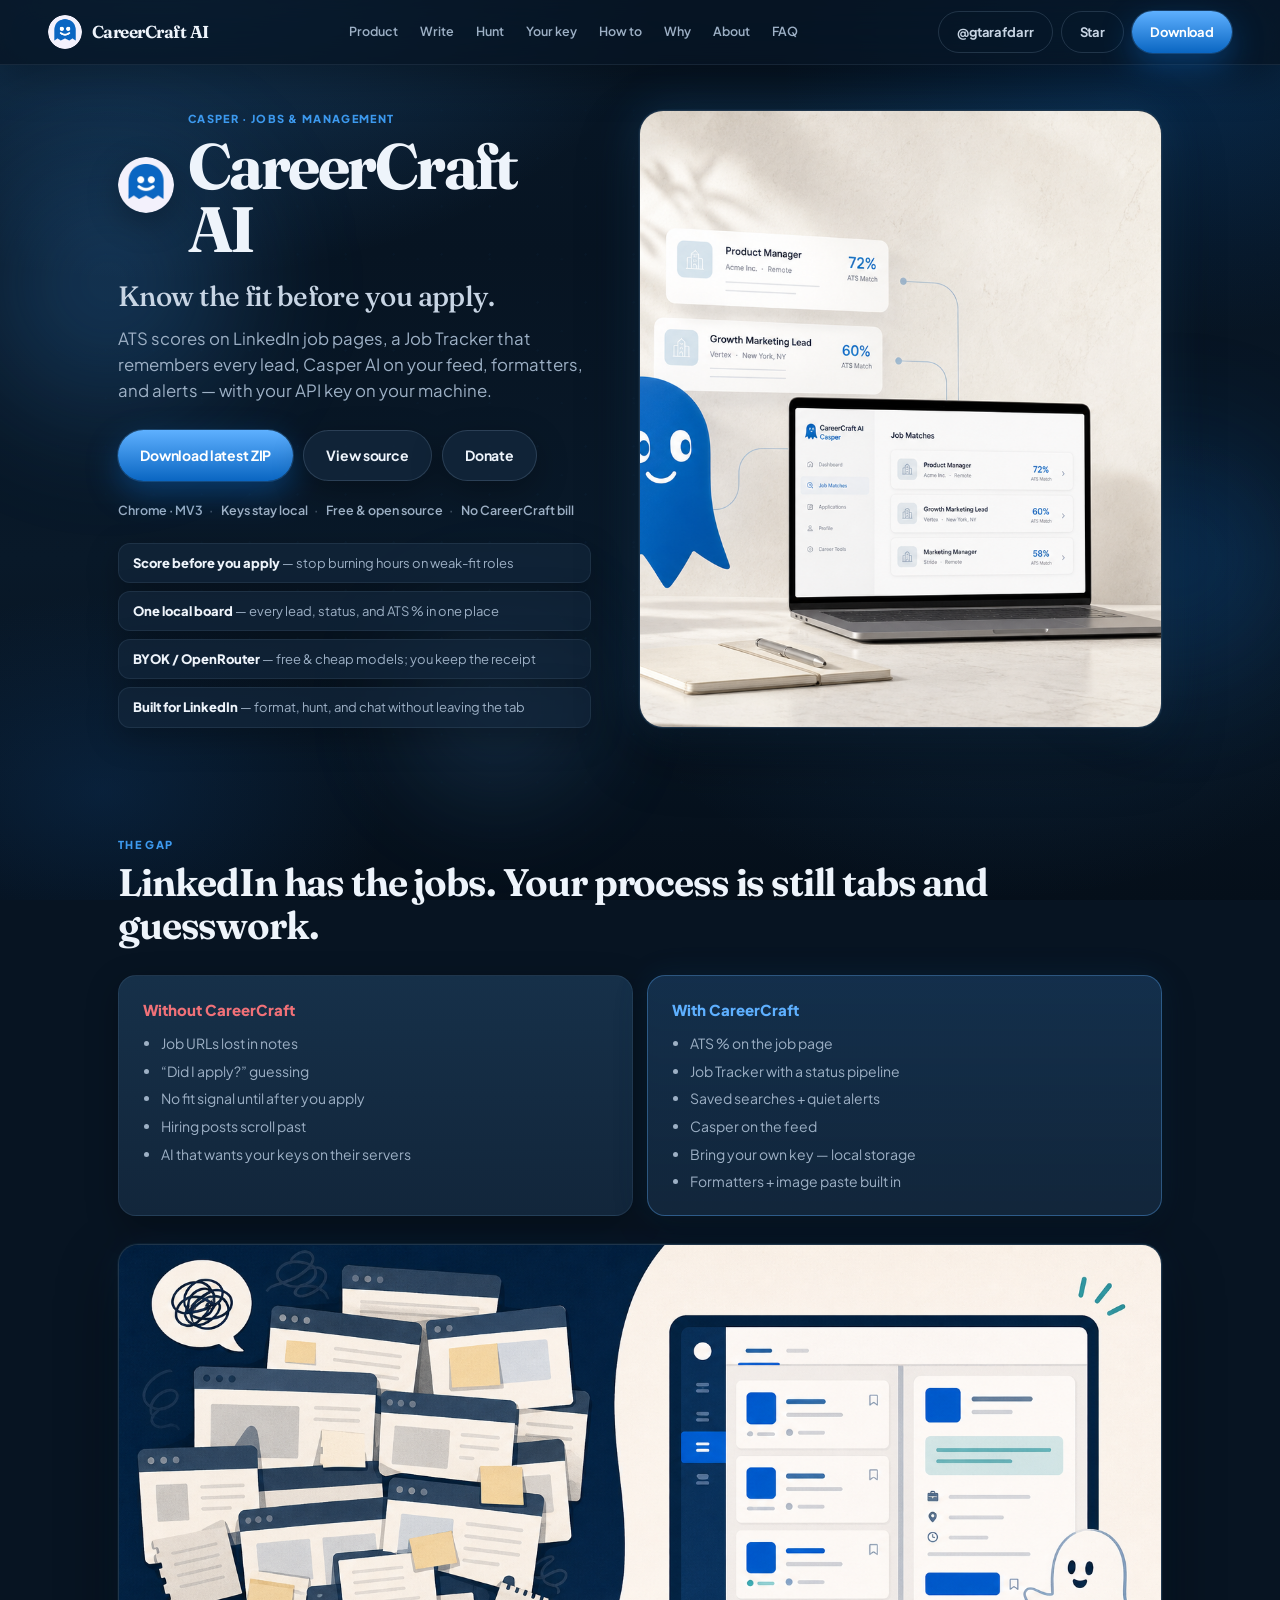
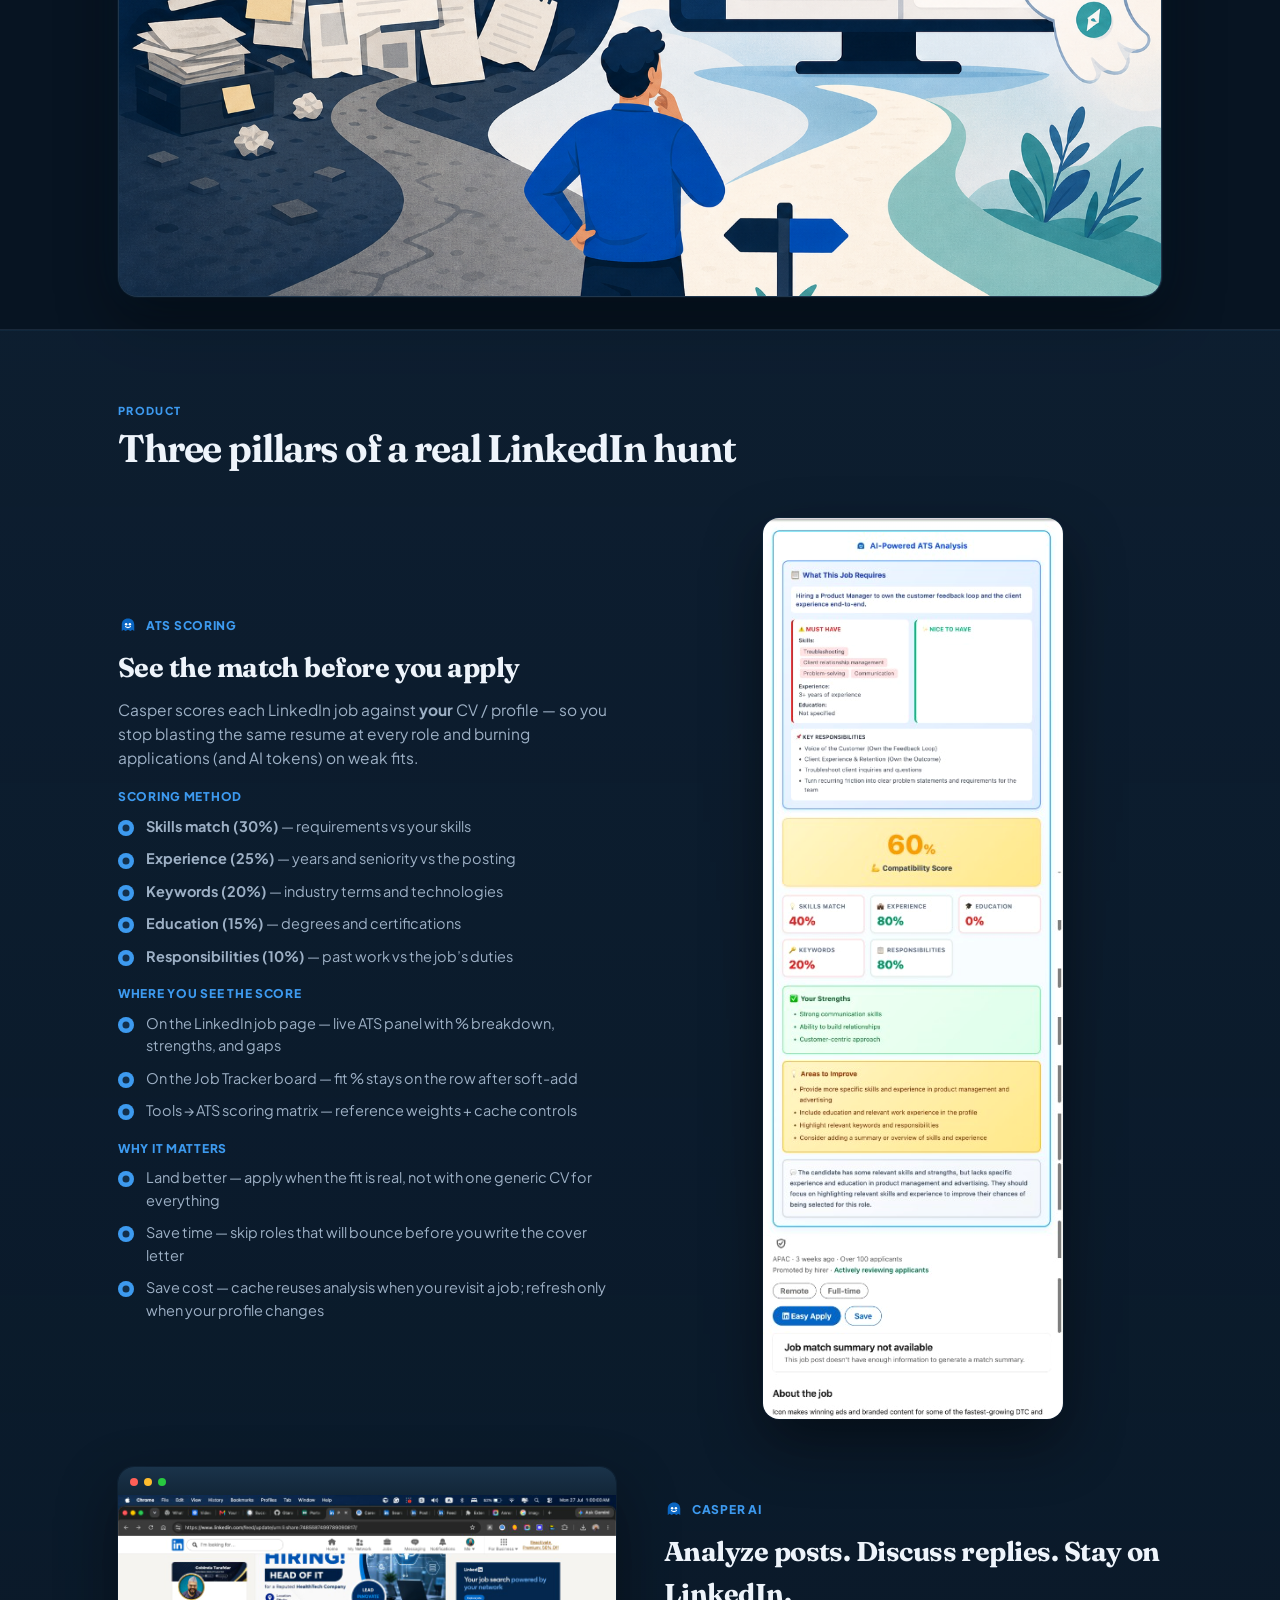
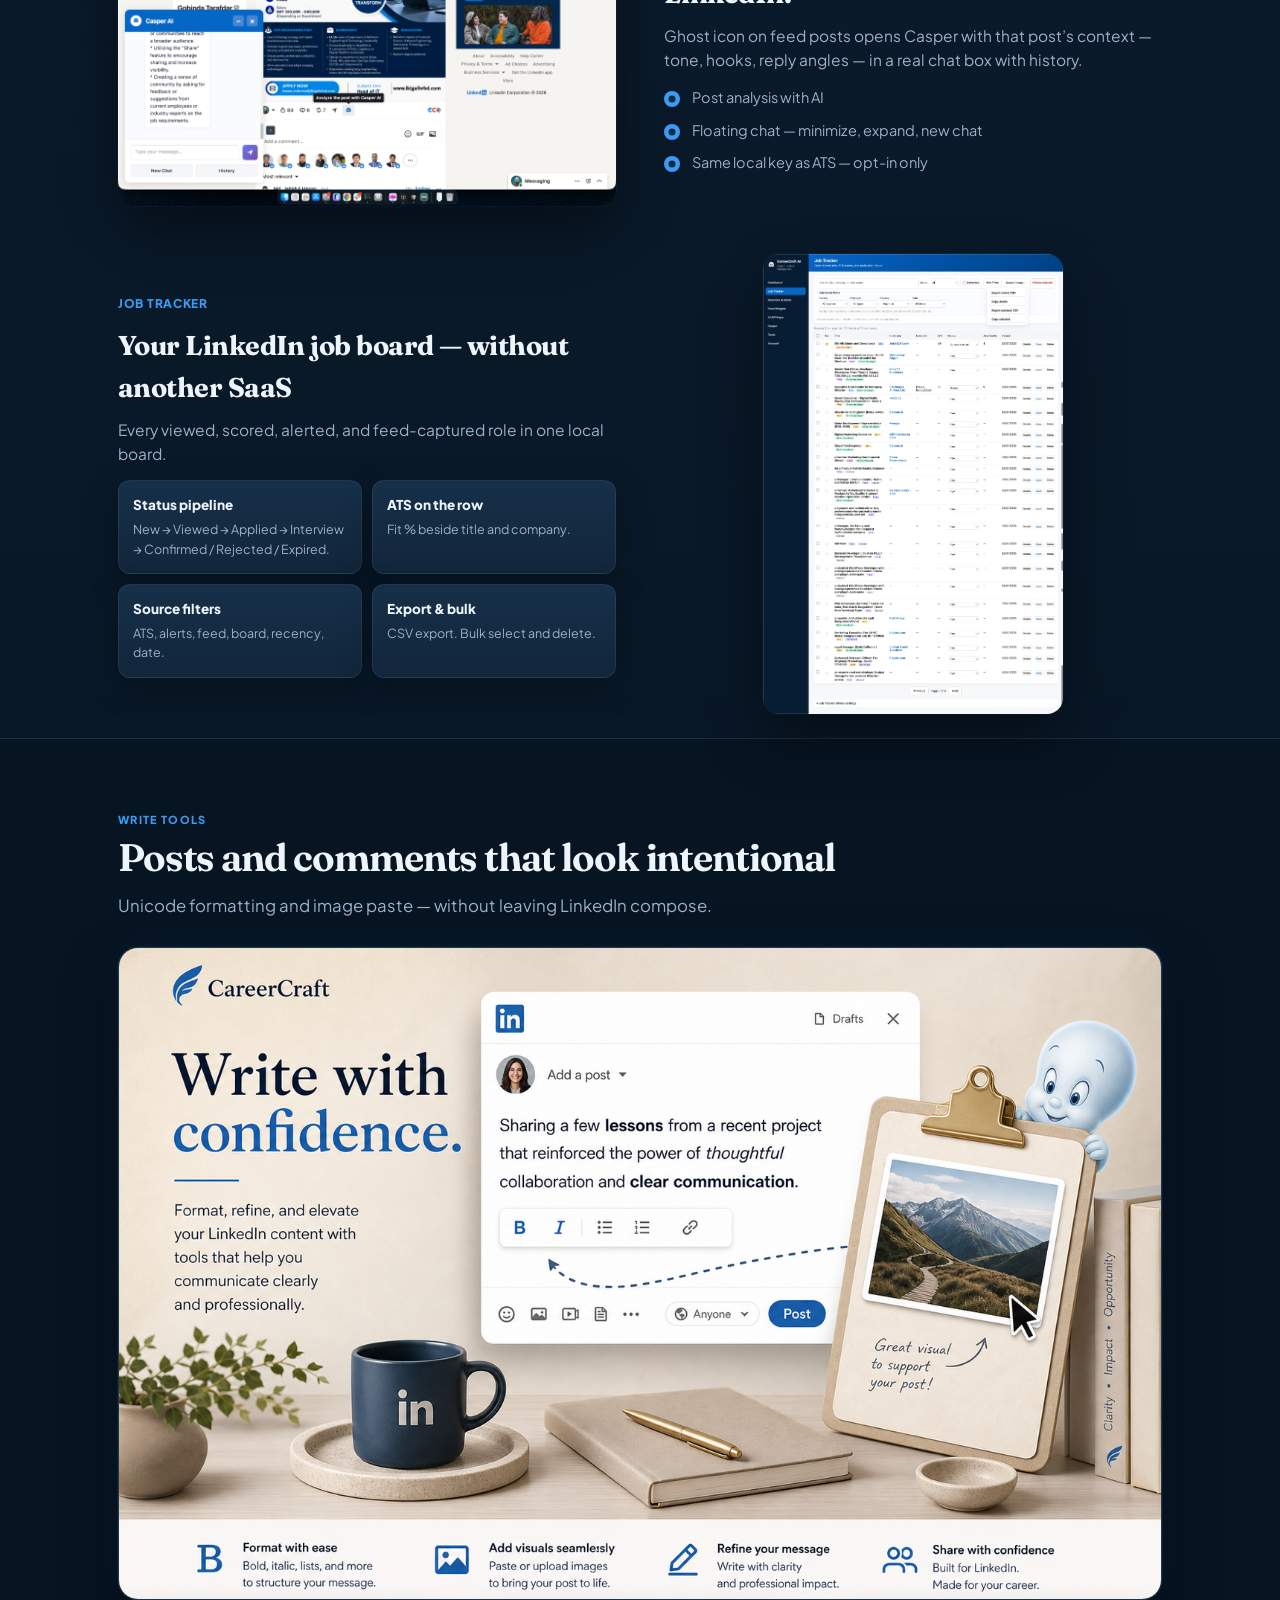
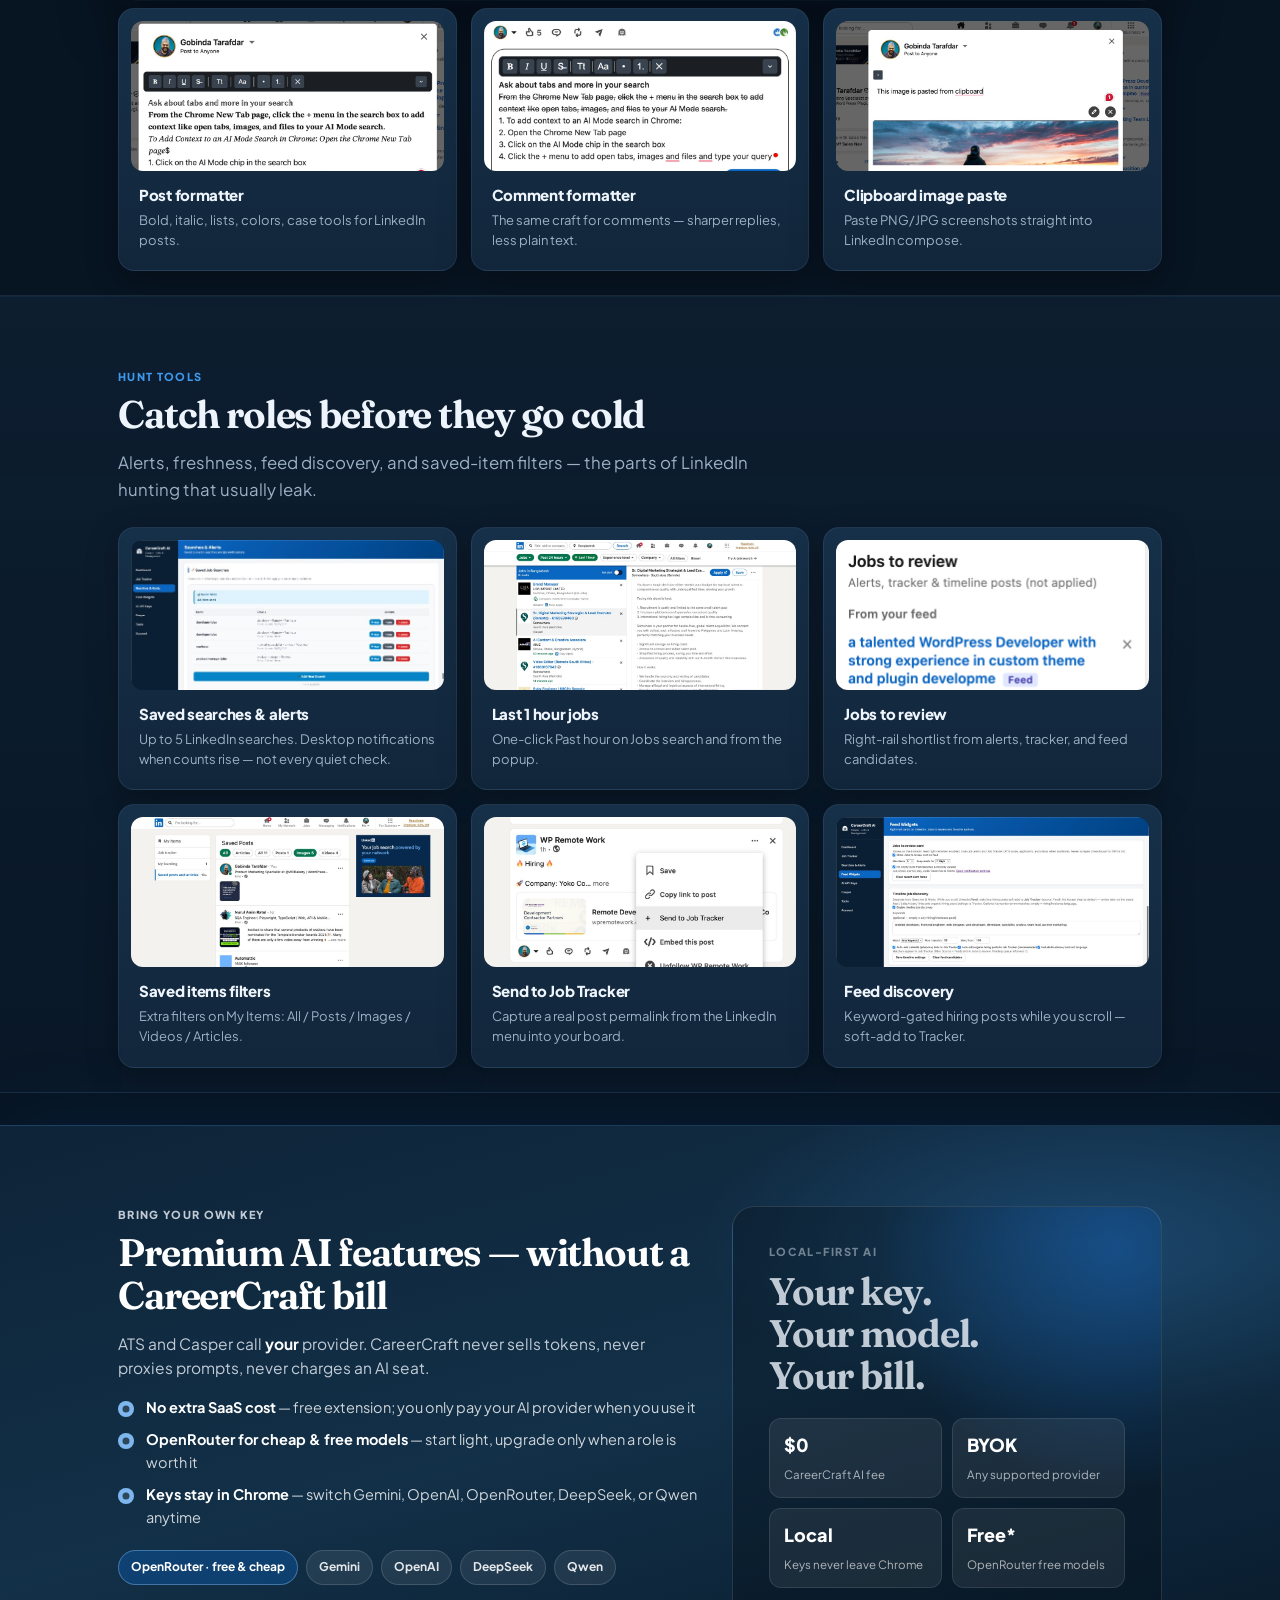
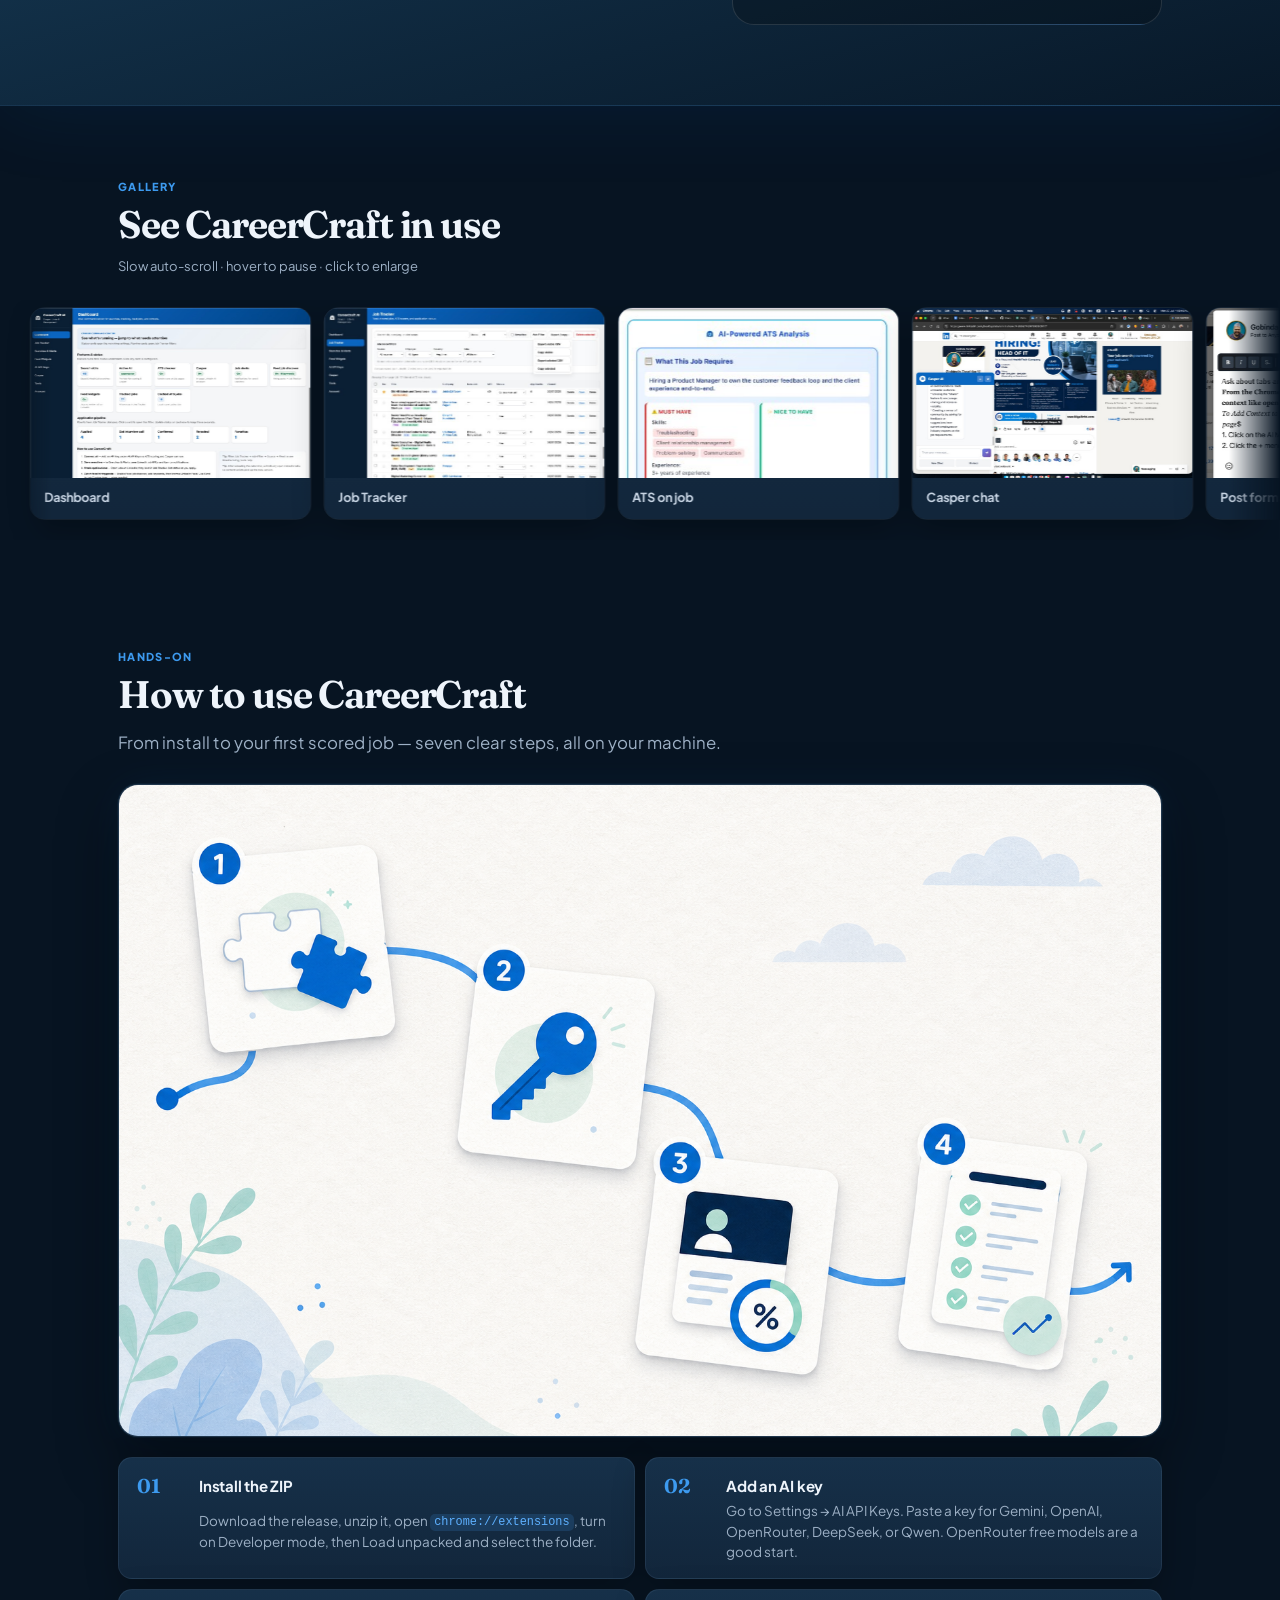
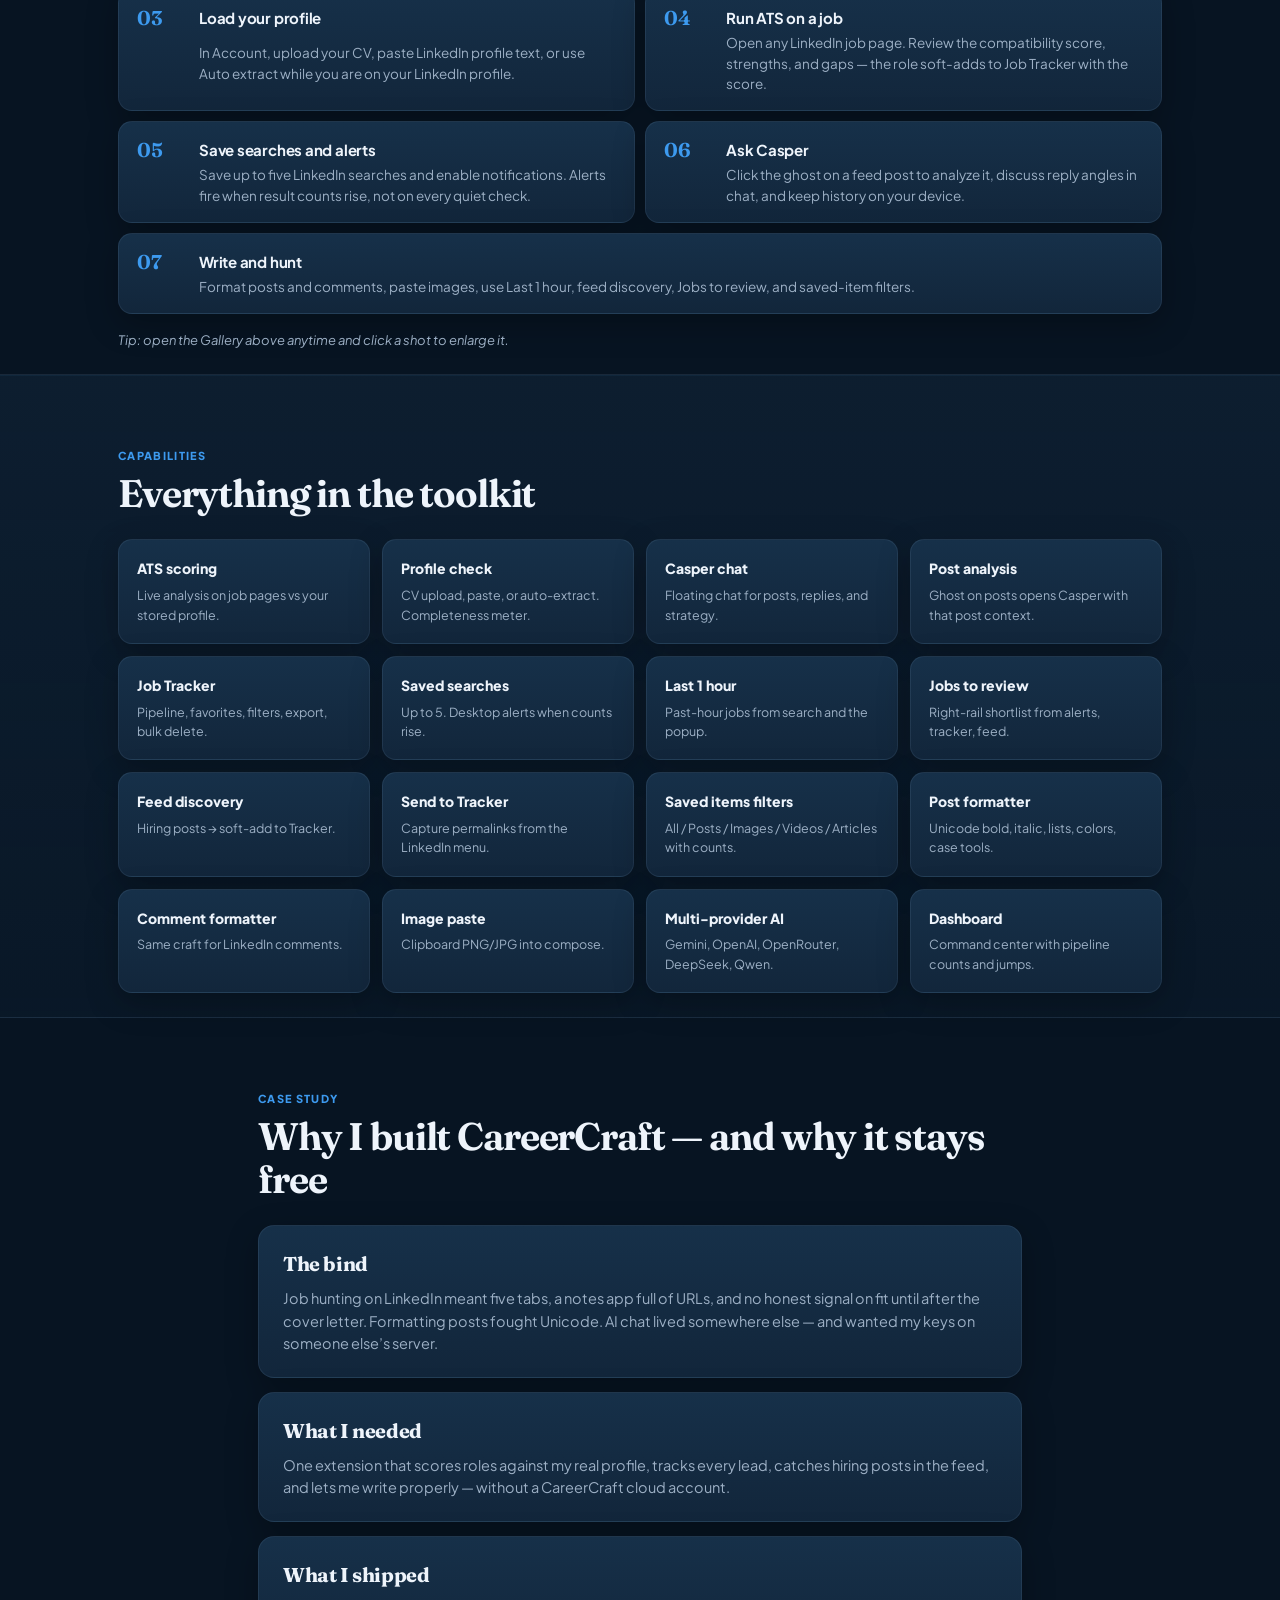
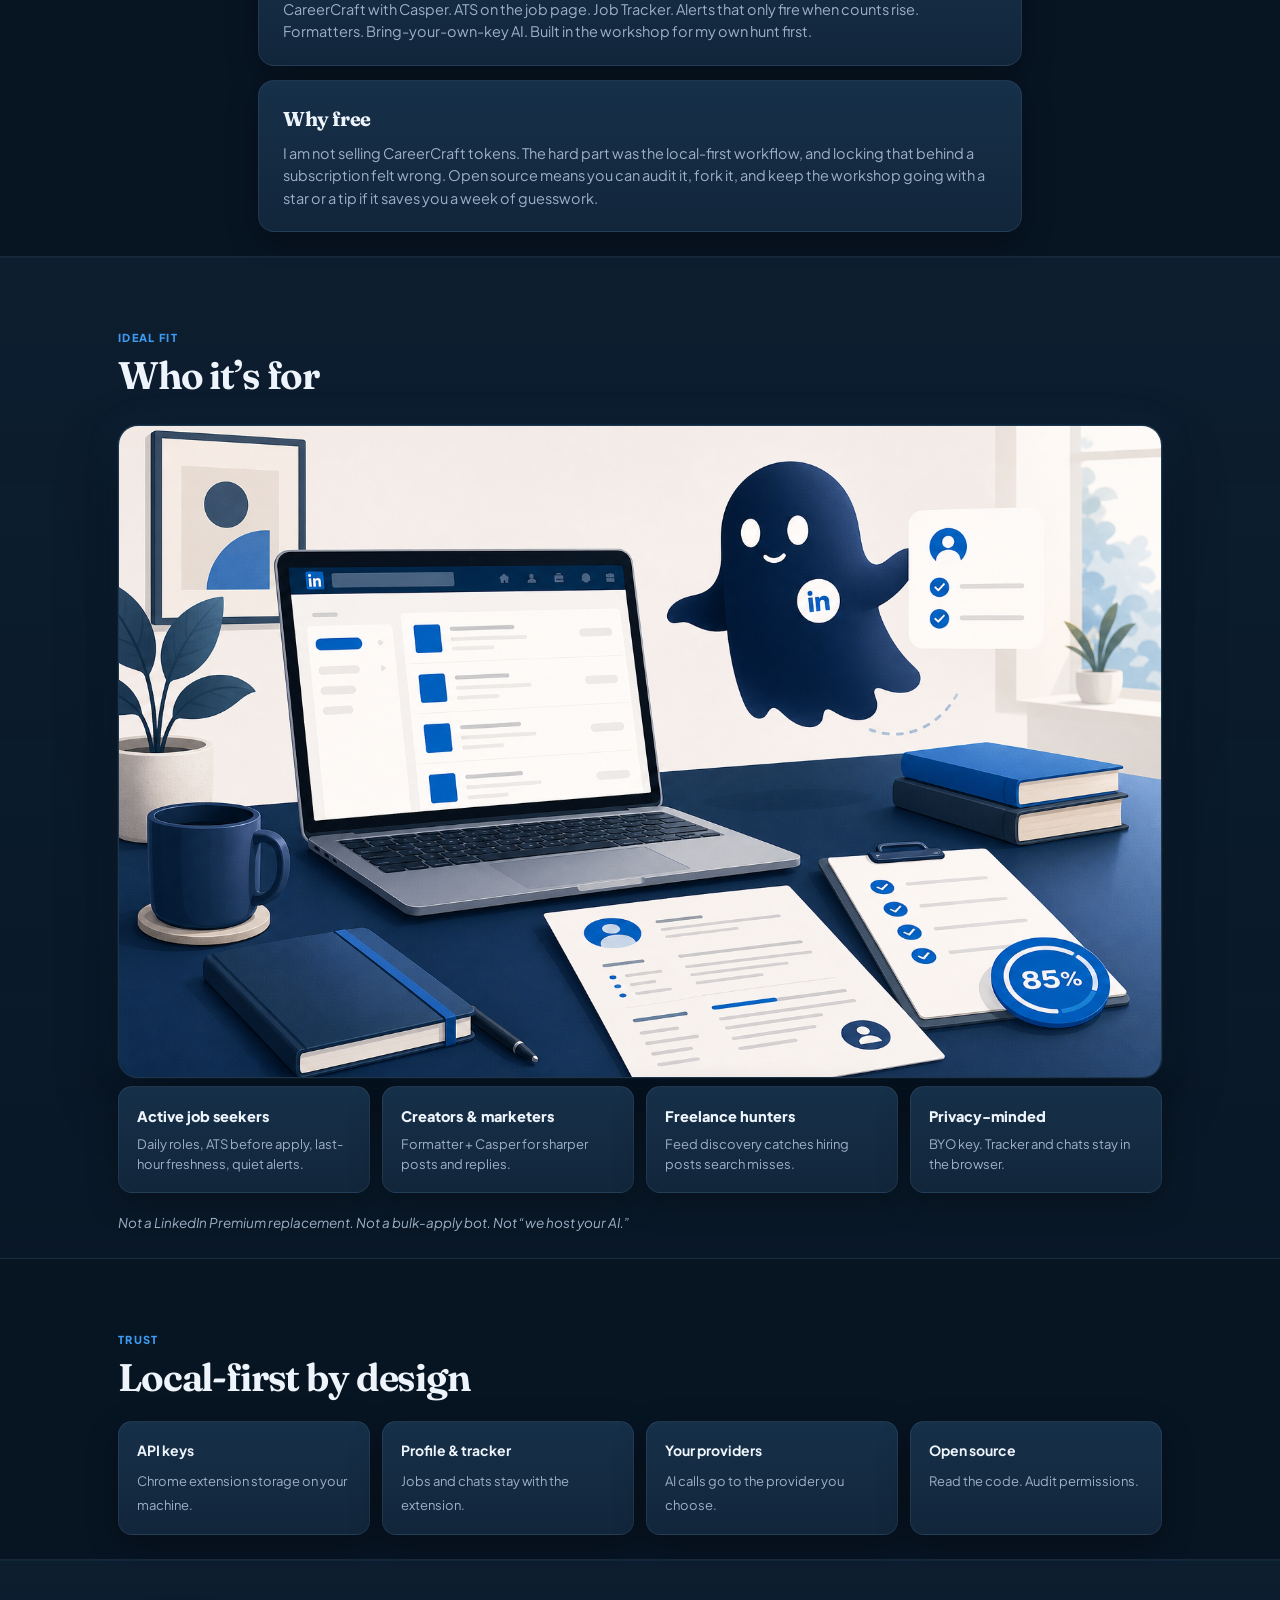
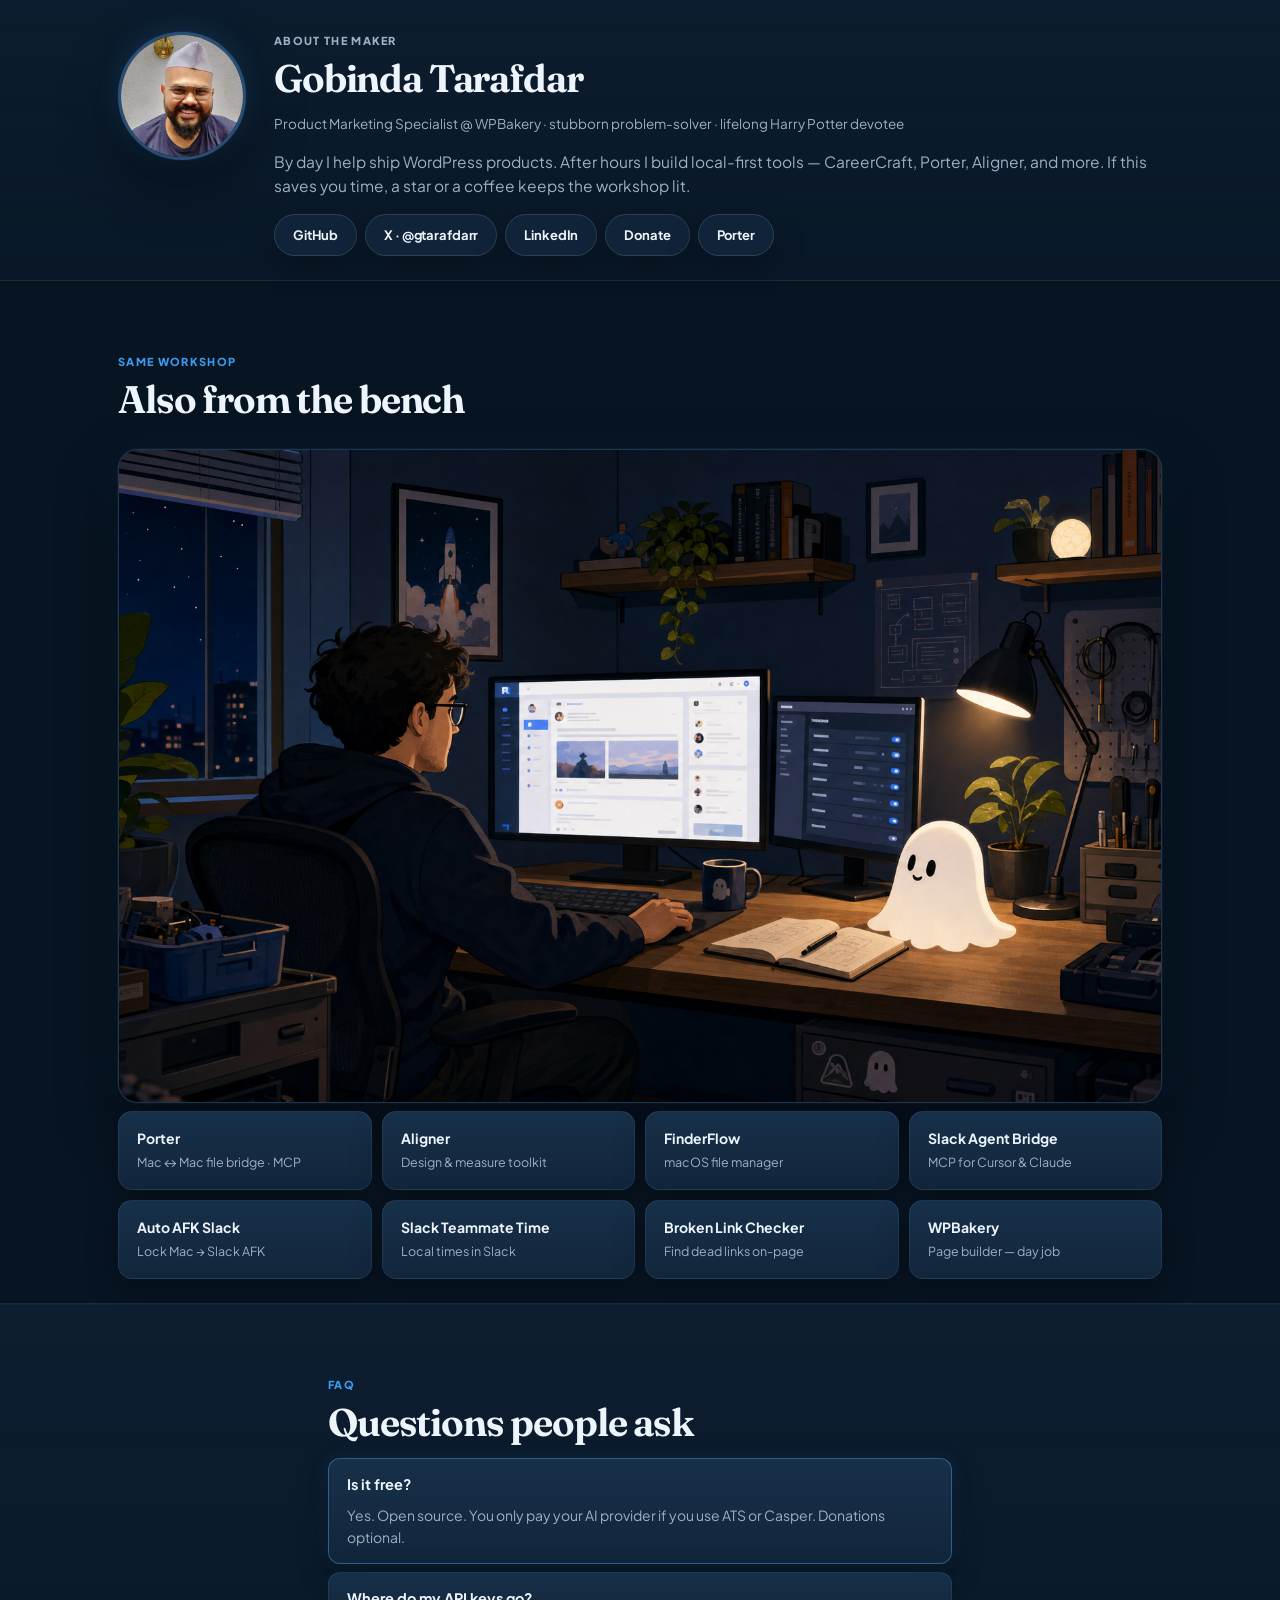
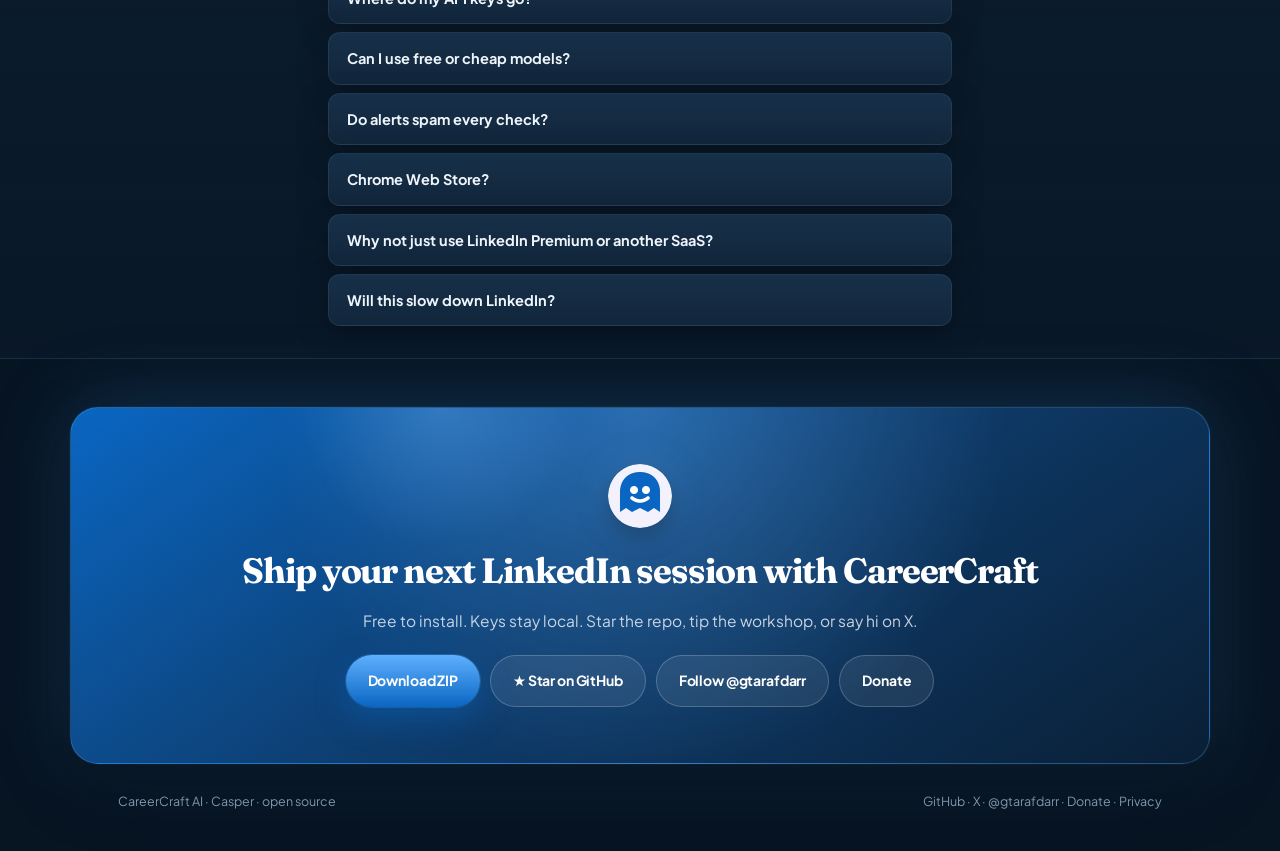
==== commit 42f93eb5: "Merge scroll-to-top progress button on landing." ====
--- a/docs/index.html
+++ b/docs/index.html
@@ -606,6 +606,17 @@
     </span>
   </footer>
 
+  <button type="button" class="scroll-top" id="scrollTop" aria-label="Back to top" title="Back to top">
+    <svg class="scroll-top-ring" viewBox="0 0 56 56" aria-hidden="true">
+      <circle class="scroll-top-track" cx="28" cy="28" r="24" fill="none" />
+      <circle class="scroll-top-prog" id="scrollTopProg" cx="28" cy="28" r="24" fill="none" />
+    </svg>
+    <span class="scroll-top-face">
+      <span class="scroll-top-pct" id="scrollTopPct">0%</span>
+      <span class="scroll-top-arrow" aria-hidden="true">↑</span>
+    </span>
+  </button>
+
   <div class="lightbox" id="lightbox" role="dialog" aria-modal="true" aria-label="Screenshot preview" hidden>
     <button type="button" id="lbClose" aria-label="Close">×</button>
     <img id="lbImg" src="" alt="" />
--- a/docs/styles.css
+++ b/docs/styles.css
@@ -1556,7 +1556,114 @@
   color: var(--blue);
 }
 
-/* Lightbox */
+/* Scroll progress → top */
+.scroll-top {
+  position: fixed;
+  right: max(16px, env(safe-area-inset-right, 0px));
+  bottom: max(20px, env(safe-area-inset-bottom, 0px));
+  z-index: 48;
+  width: 52px;
+  height: 52px;
+  padding: 0;
+  border: none;
+  border-radius: 50%;
+  background: rgba(12, 30, 48, 0.92);
+  box-shadow: var(--shadow-soft), 0 0 24px rgba(61, 154, 239, 0.18);
+  cursor: pointer;
+  color: var(--ink);
+  display: grid;
+  place-items: center;
+  opacity: 0;
+  visibility: hidden;
+  pointer-events: none;
+  transform: translateY(10px) scale(0.92);
+  transition:
+    opacity 0.28s var(--ease),
+    transform 0.28s var(--ease),
+    visibility 0.28s,
+    box-shadow 0.22s var(--ease),
+    background 0.18s;
+}
+
+.scroll-top.is-on {
+  opacity: 1;
+  visibility: visible;
+  pointer-events: auto;
+  transform: none;
+}
+
+.scroll-top:hover,
+.scroll-top:focus-visible {
+  background: rgba(18, 42, 64, 0.98);
+  box-shadow: var(--shadow), 0 0 28px rgba(61, 154, 239, 0.28);
+}
+
+.scroll-top:focus-visible {
+  outline: 2px solid var(--blue-bright);
+  outline-offset: 3px;
+}
+
+.scroll-top-ring {
+  position: absolute;
+  inset: 0;
+  width: 100%;
+  height: 100%;
+  transform: rotate(-90deg);
+}
+
+.scroll-top-track {
+  stroke: rgba(180, 210, 240, 0.18);
+  stroke-width: 3;
+}
+
+.scroll-top-prog {
+  stroke: var(--blue-bright);
+  stroke-width: 3;
+  stroke-linecap: round;
+  stroke-dasharray: 150.8;
+  stroke-dashoffset: 150.8;
+  transition: stroke-dashoffset 0.12s linear;
+}
+
+.scroll-top-face {
+  position: relative;
+  z-index: 1;
+  width: 100%;
+  height: 100%;
+  display: grid;
+  place-items: center;
+}
+
+.scroll-top-pct,
+.scroll-top-arrow {
+  grid-area: 1 / 1;
+  font-size: 11px;
+  font-weight: 800;
+  letter-spacing: -0.02em;
+  line-height: 1;
+  transition: opacity 0.18s var(--ease), transform 0.18s var(--ease);
+}
+
+.scroll-top-arrow {
+  font-size: 18px;
+  font-weight: 700;
+  opacity: 0;
+  transform: translateY(4px);
+  color: var(--blue-bright);
+}
+
+.scroll-top:hover .scroll-top-pct,
+.scroll-top:focus-visible .scroll-top-pct {
+  opacity: 0;
+  transform: translateY(-4px);
+}
+
+.scroll-top:hover .scroll-top-arrow,
+.scroll-top:focus-visible .scroll-top-arrow {
+  opacity: 1;
+  transform: none;
+}
+
 .lightbox {
   position: fixed;
   inset: 0;
@@ -1711,4 +1818,11 @@
   .btn::after {
     display: none;
   }
-}
+
+  .scroll-top,
+  .scroll-top-pct,
+  .scroll-top-arrow,
+  .scroll-top-prog {
+    transition: none;
+  }
+}
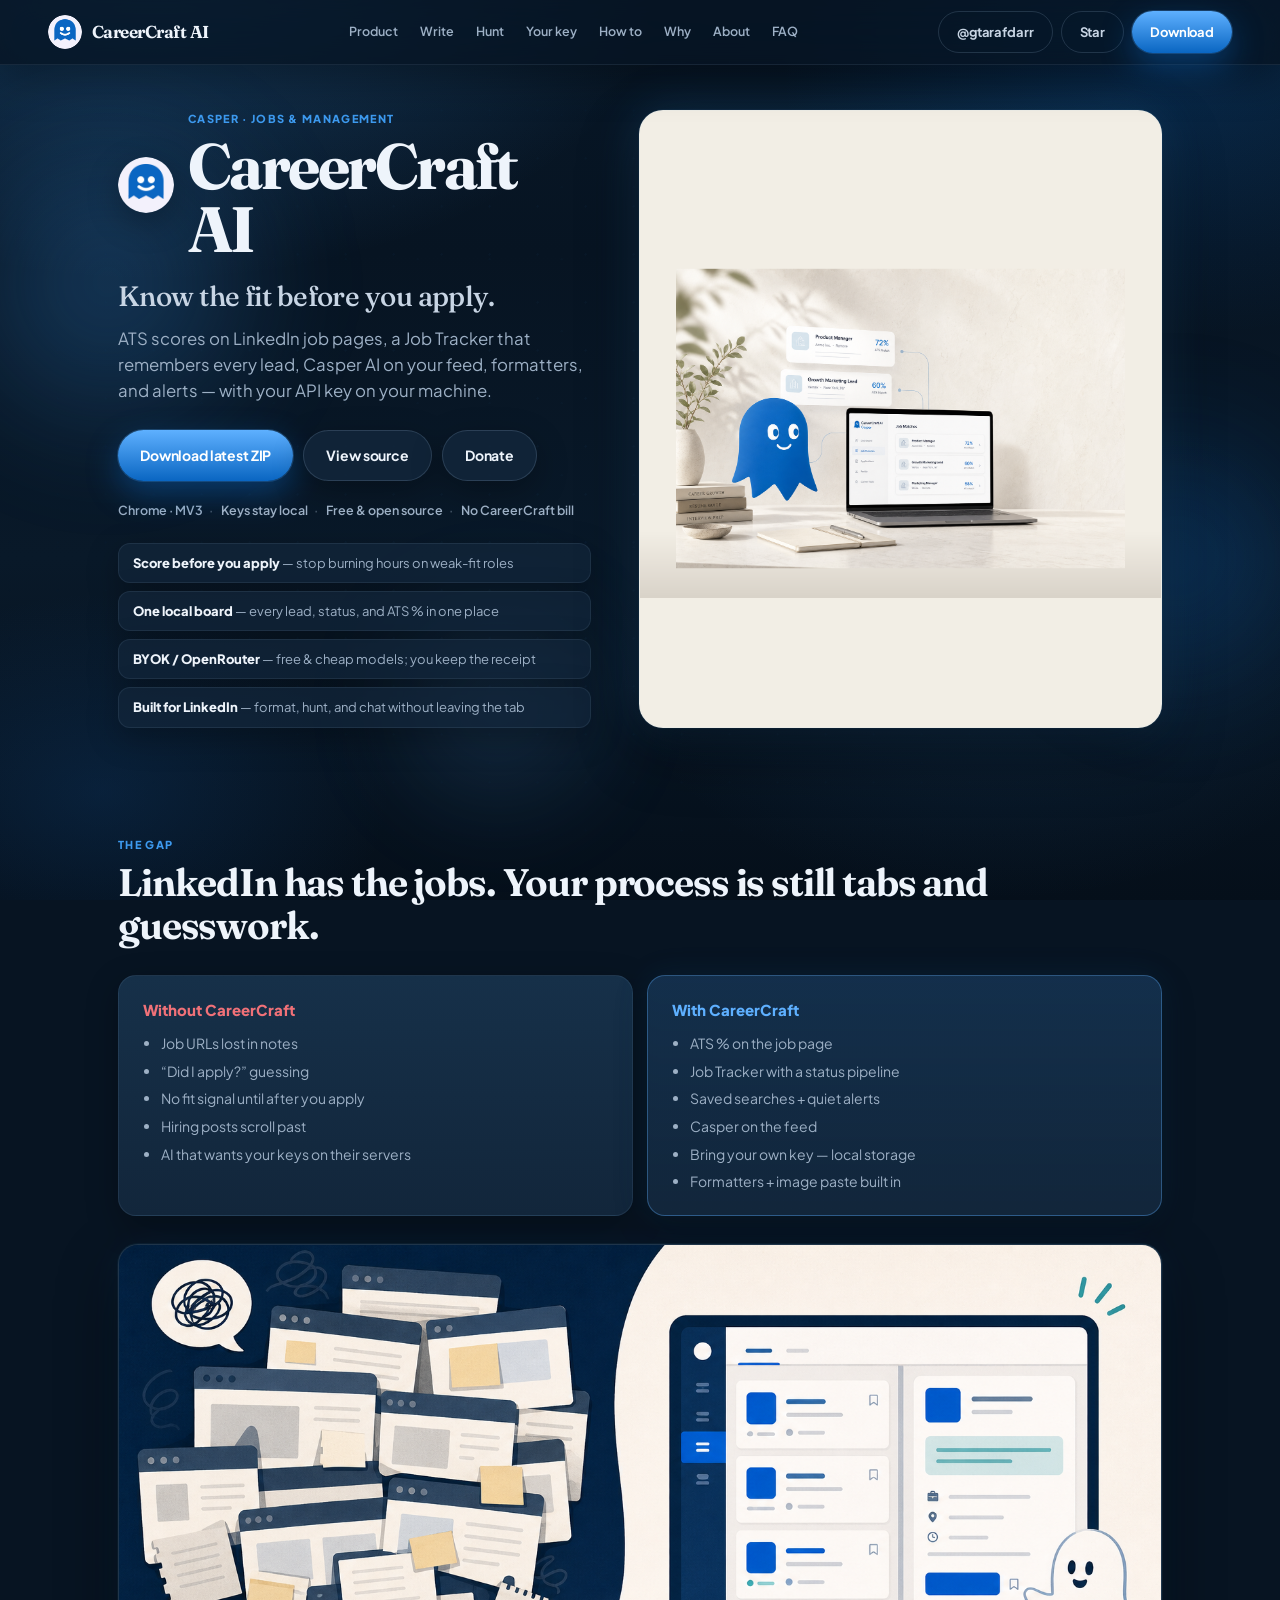
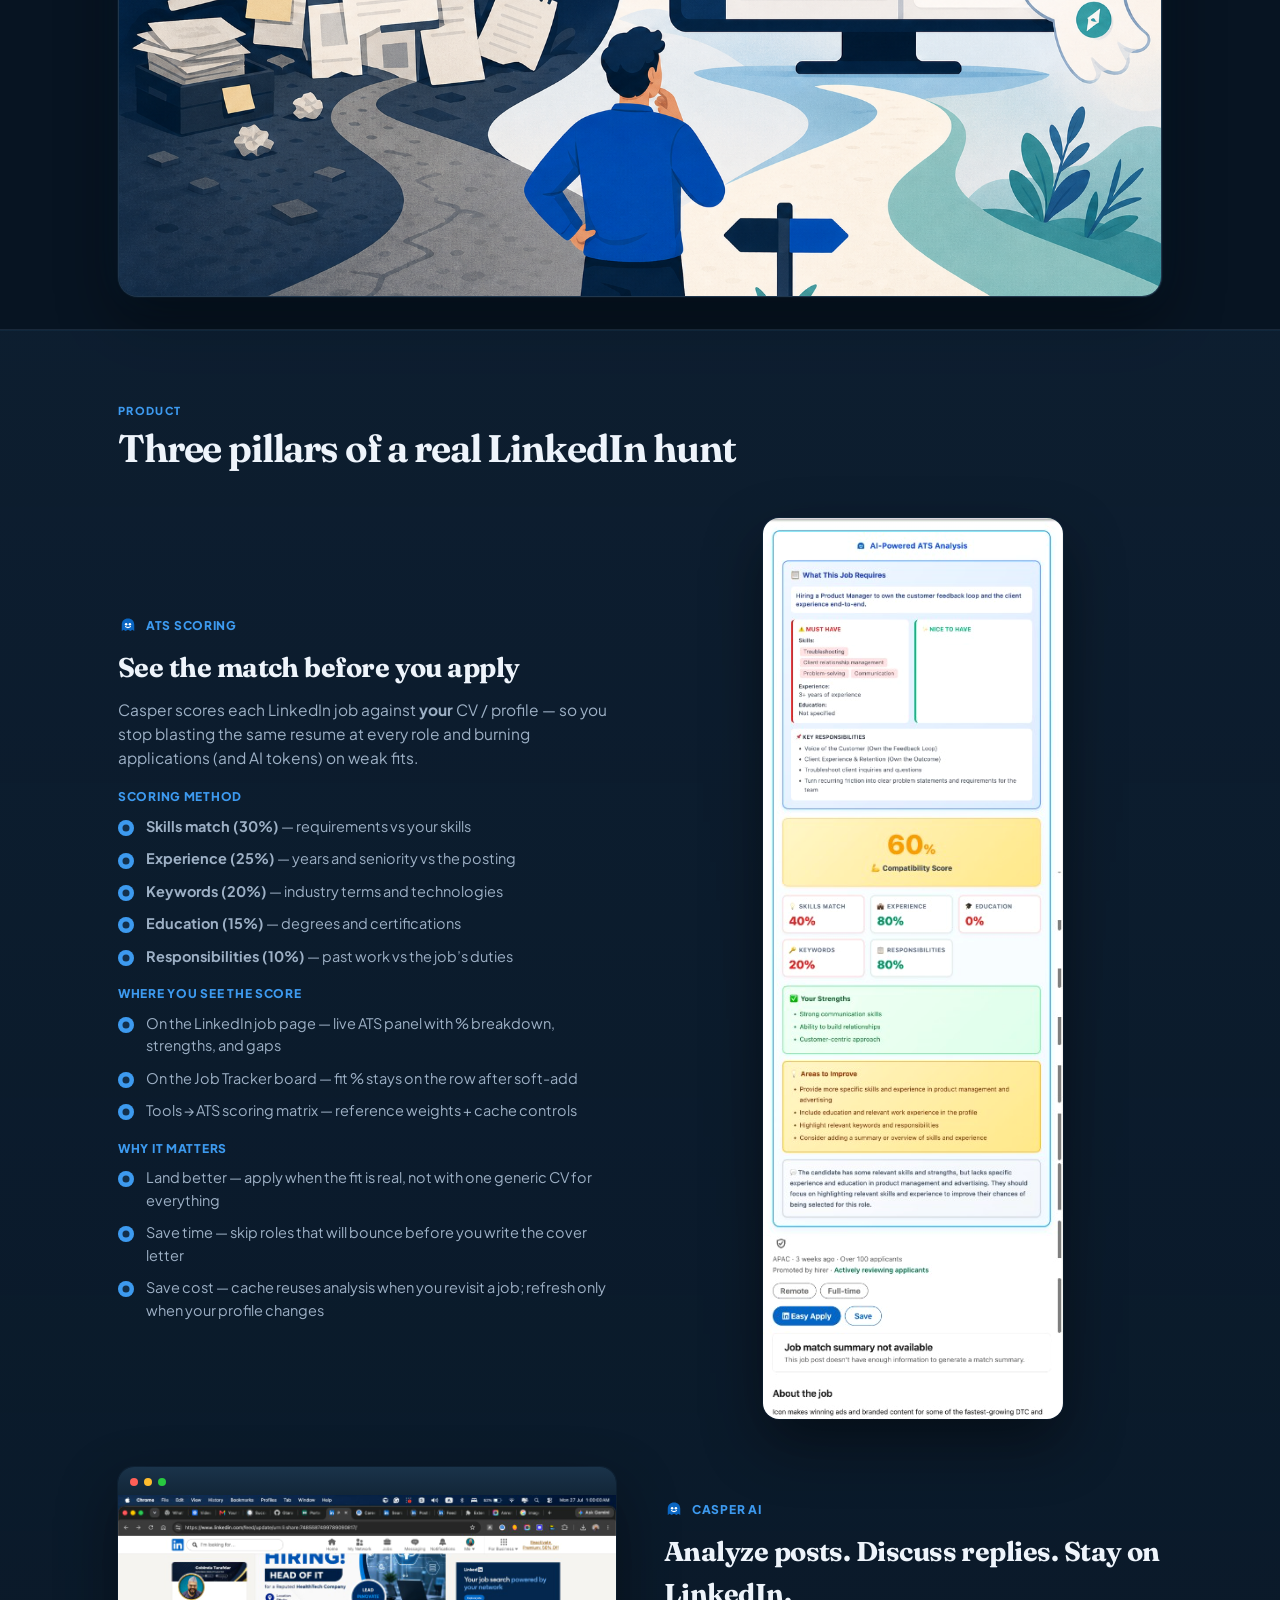
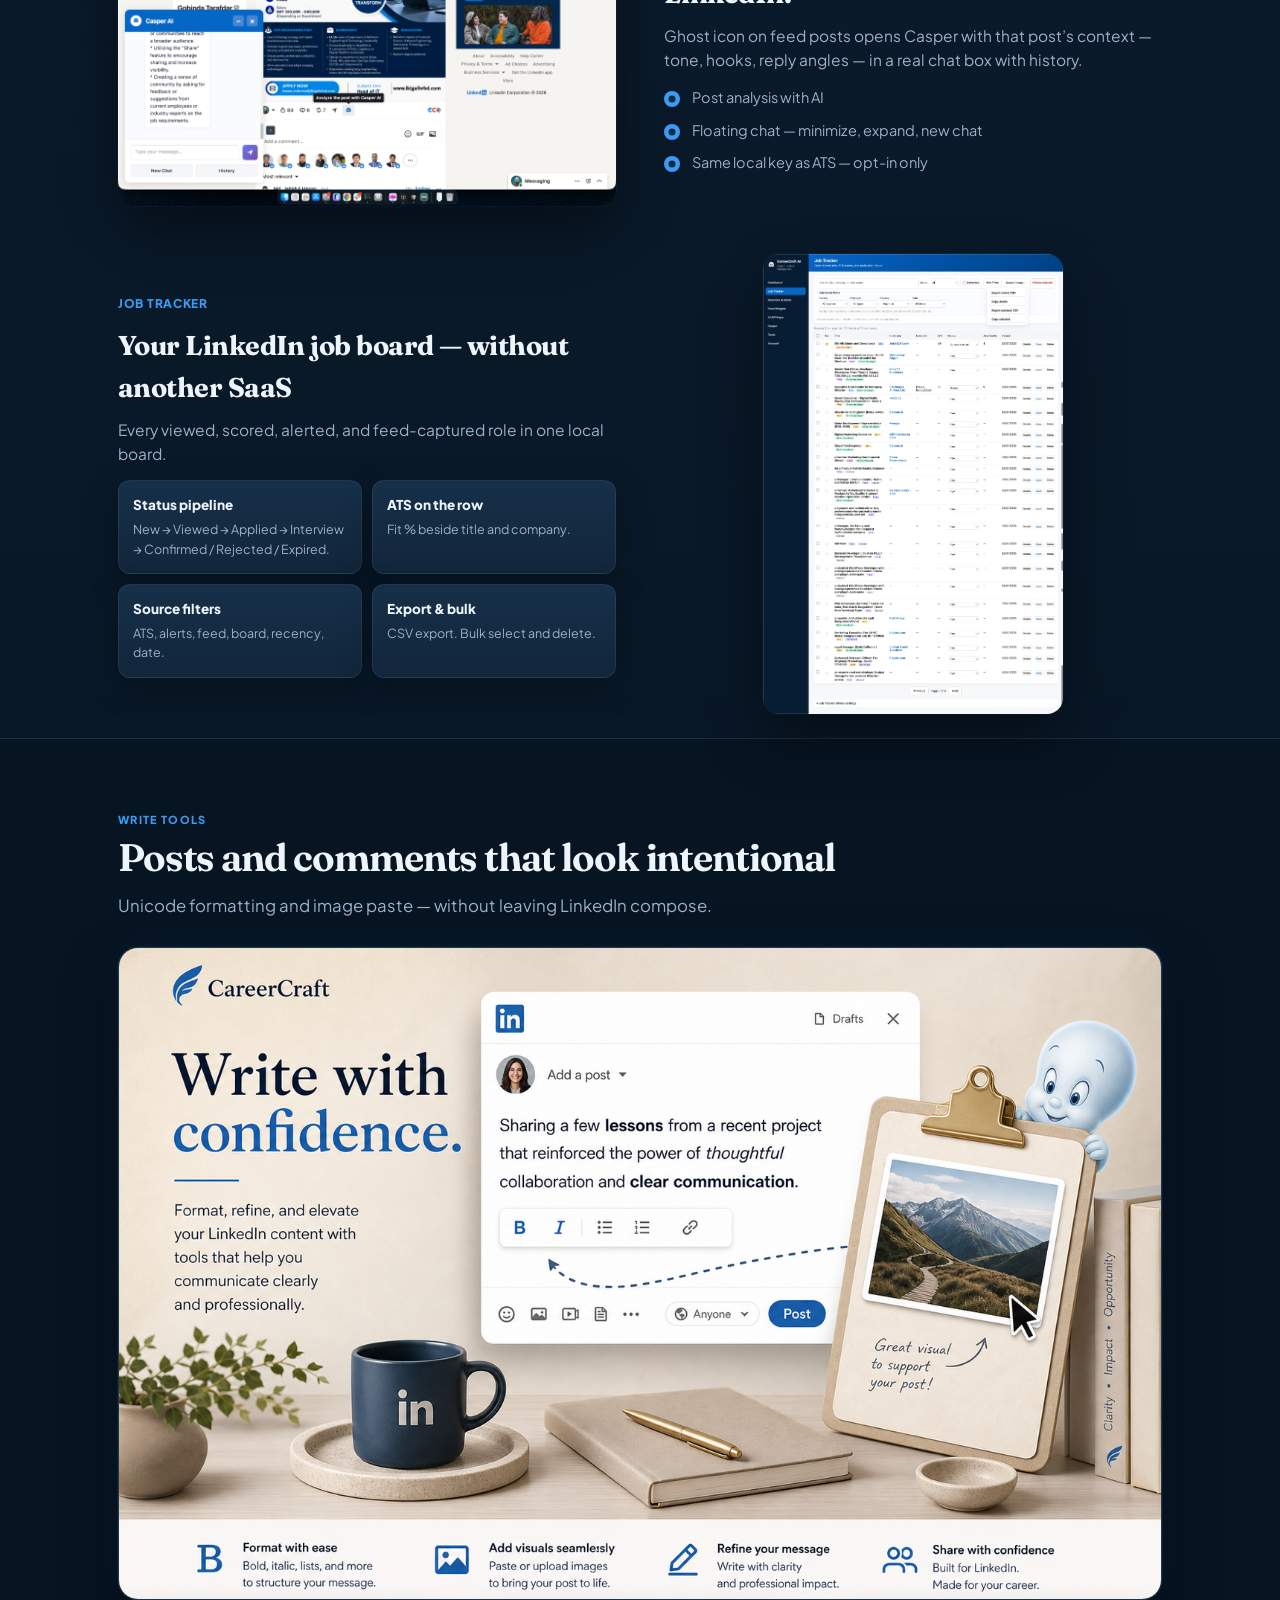
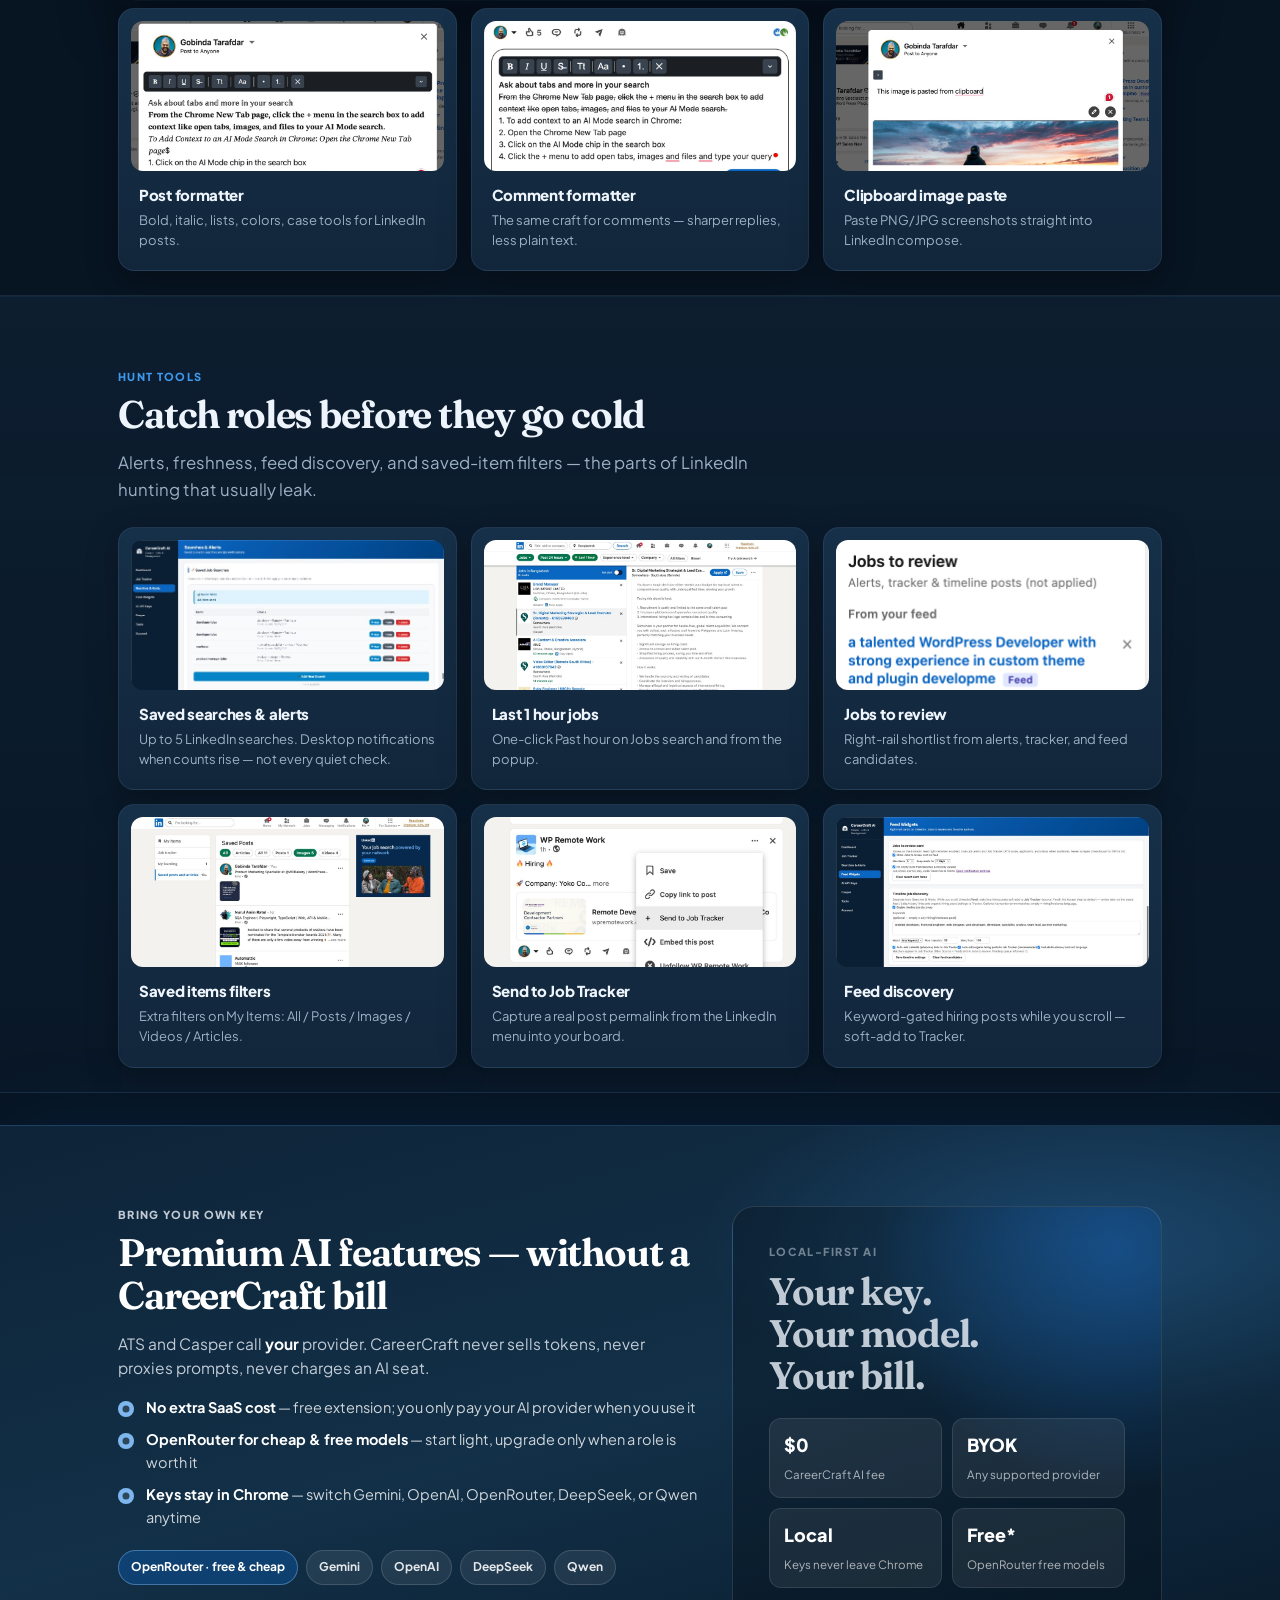
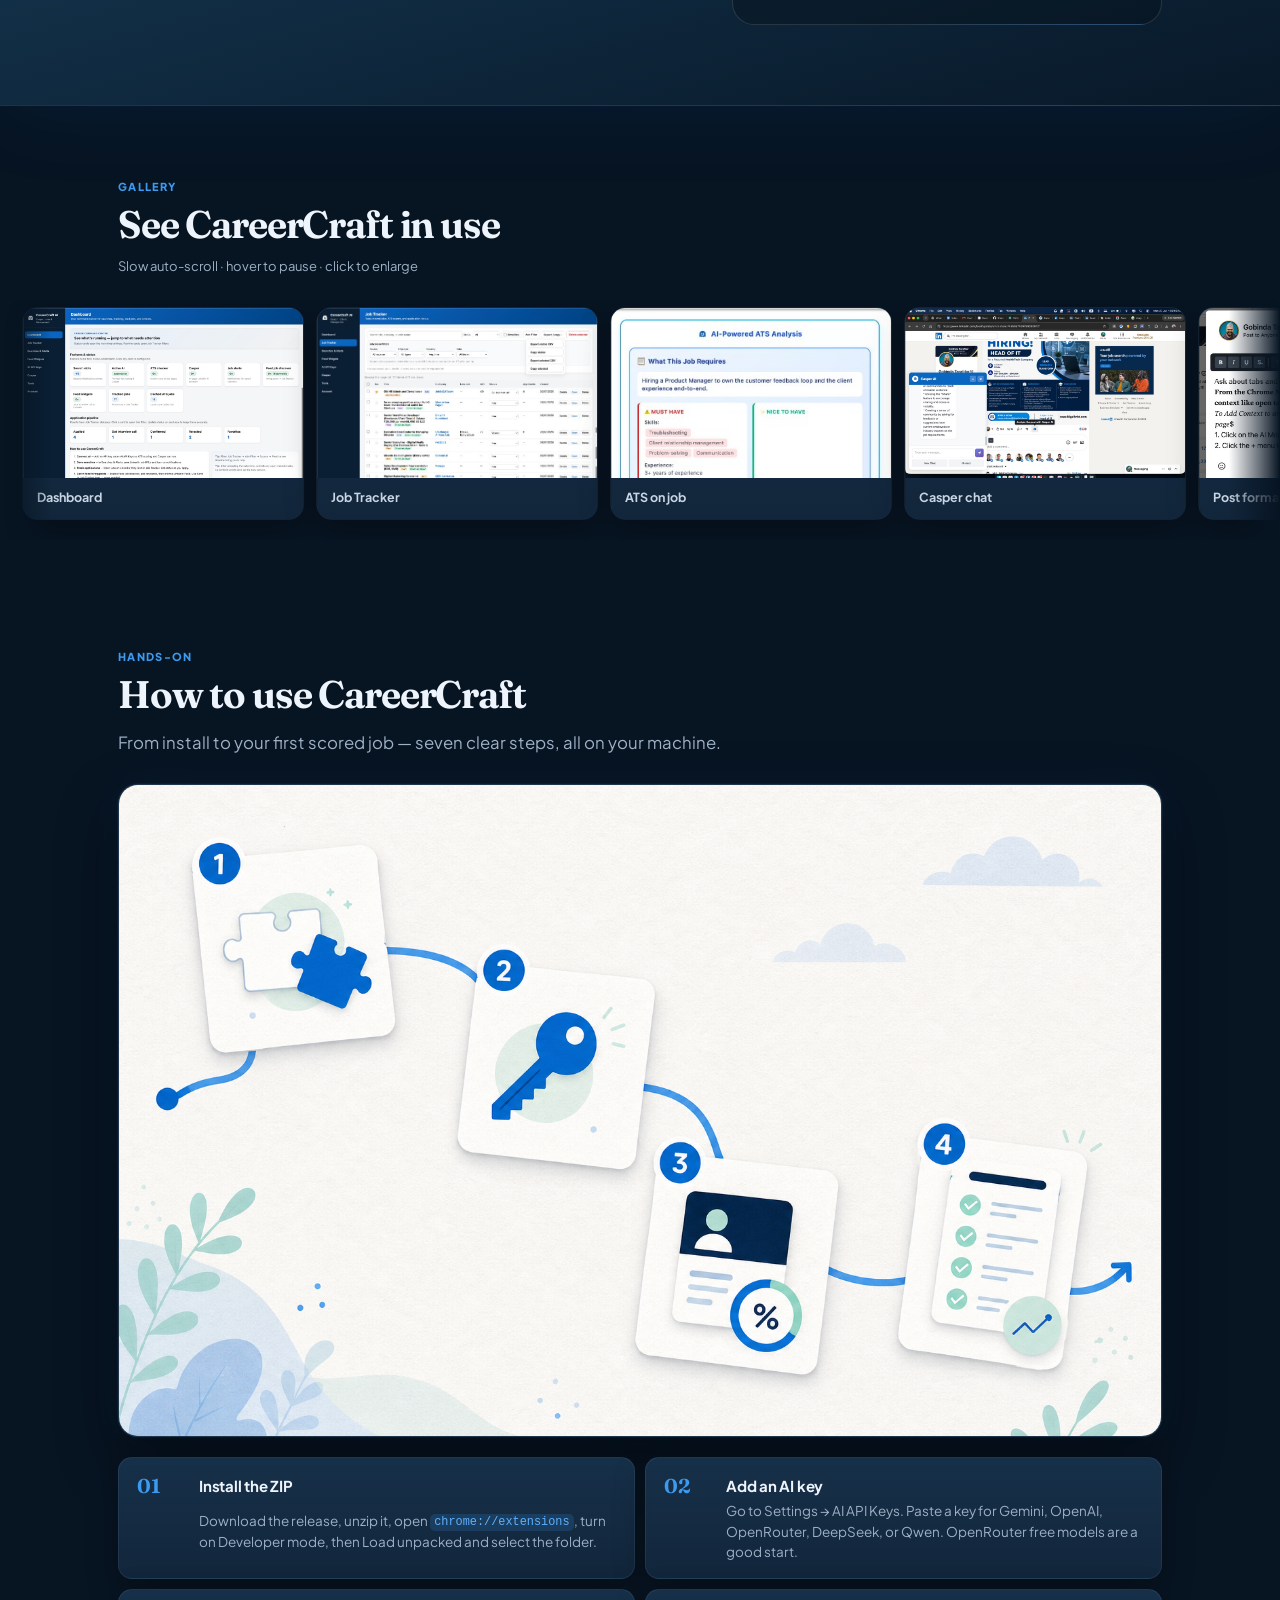
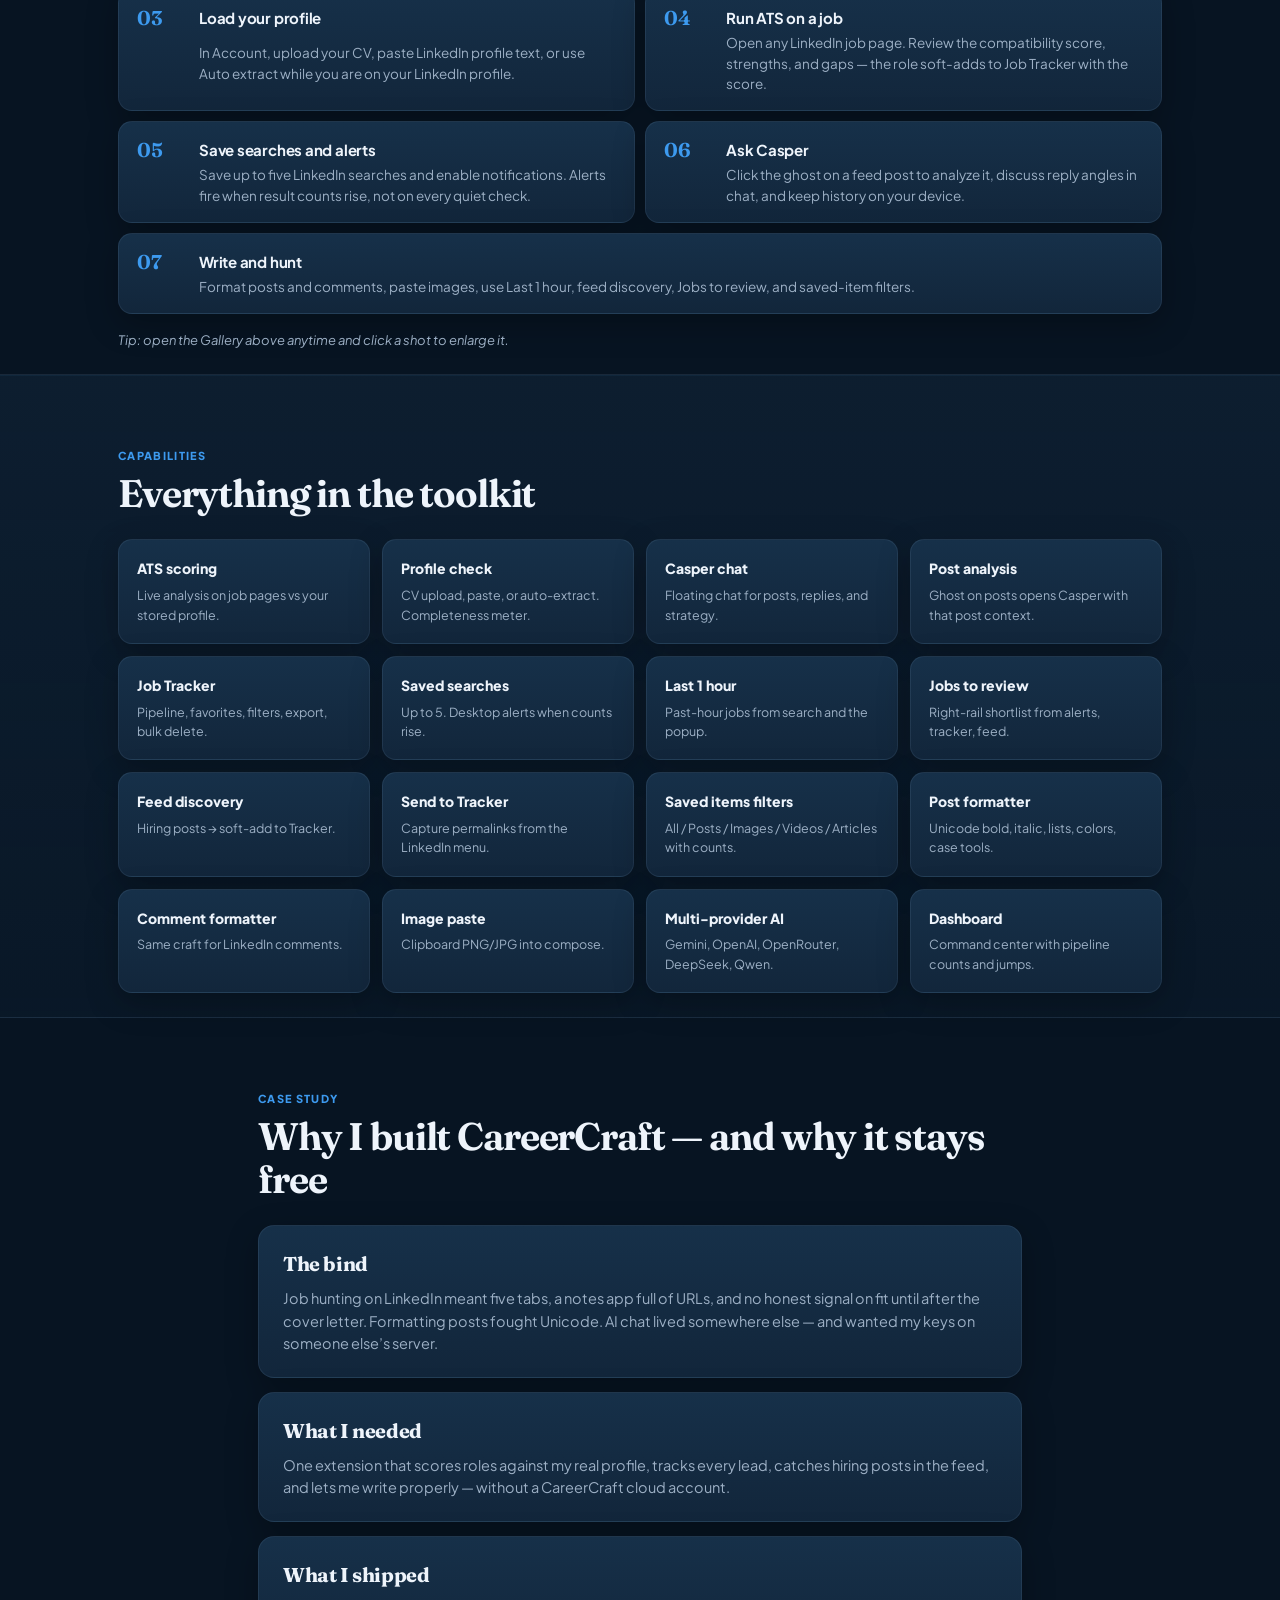
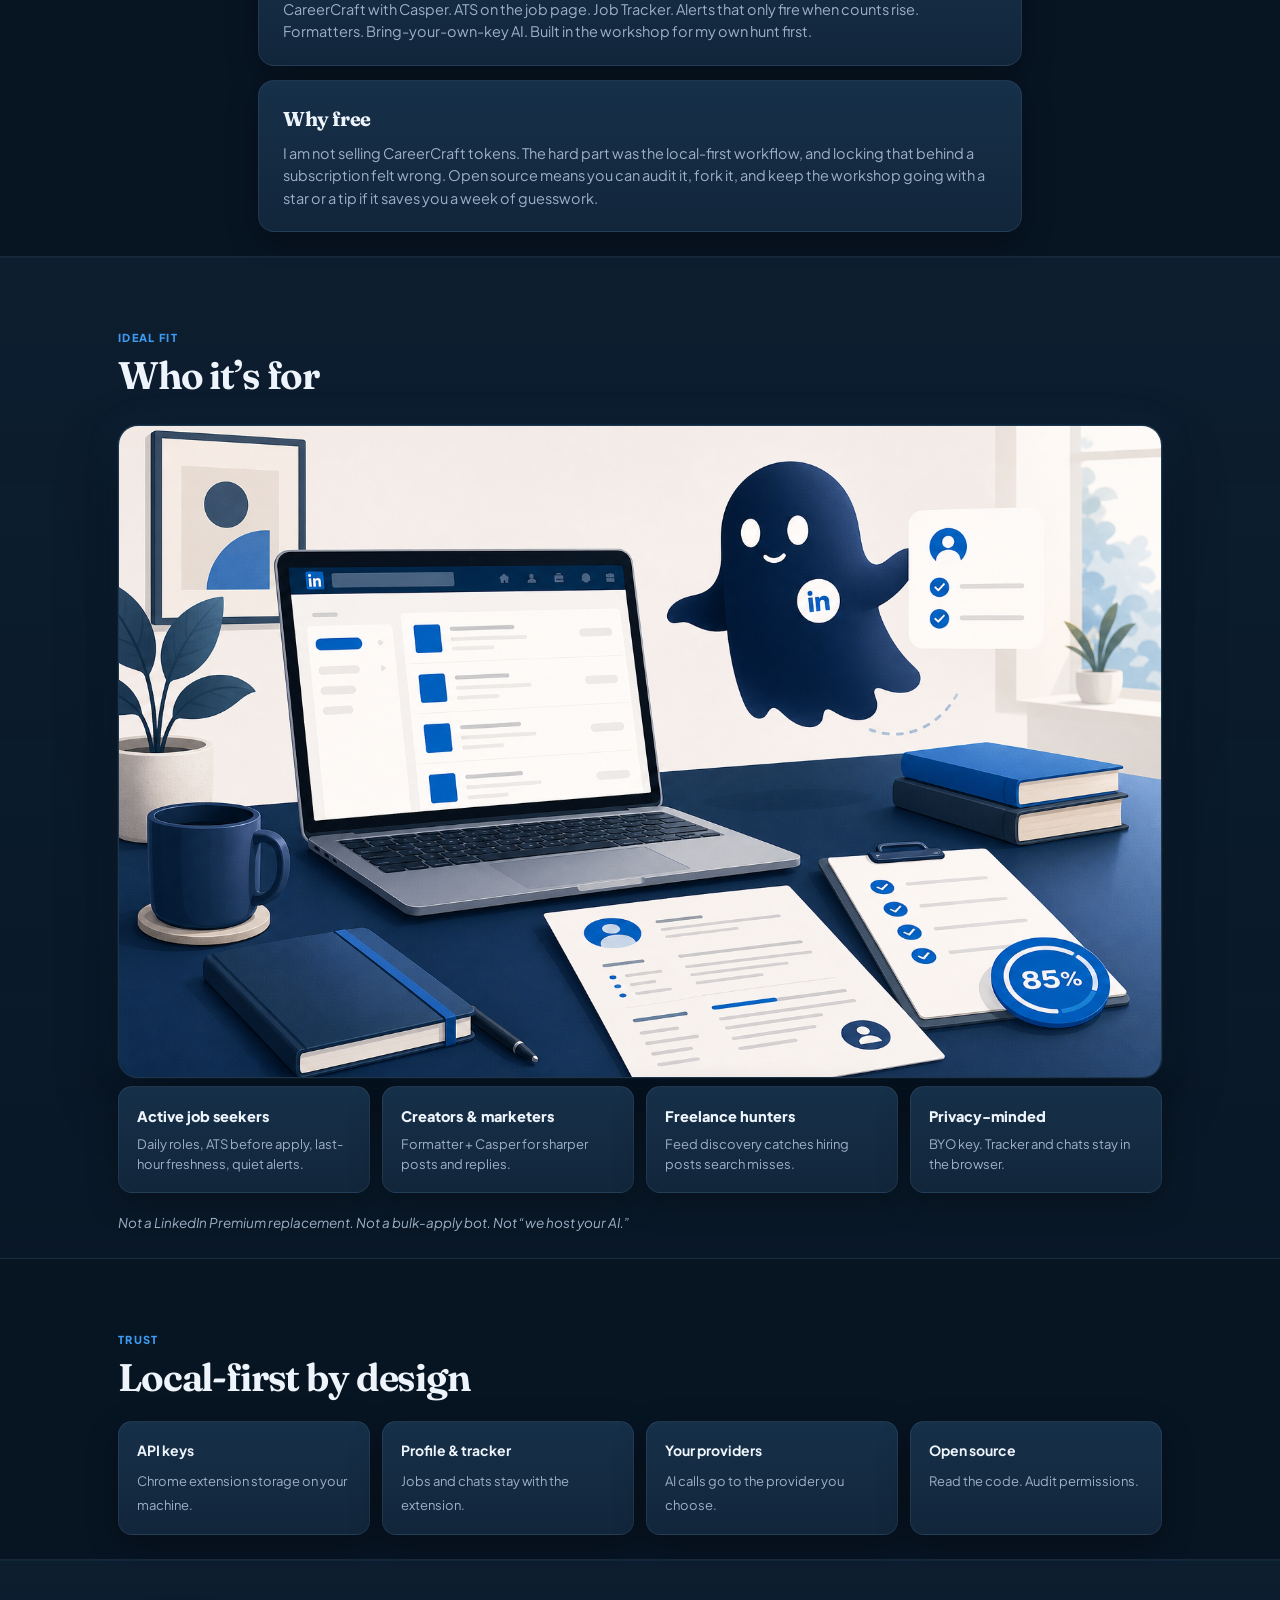
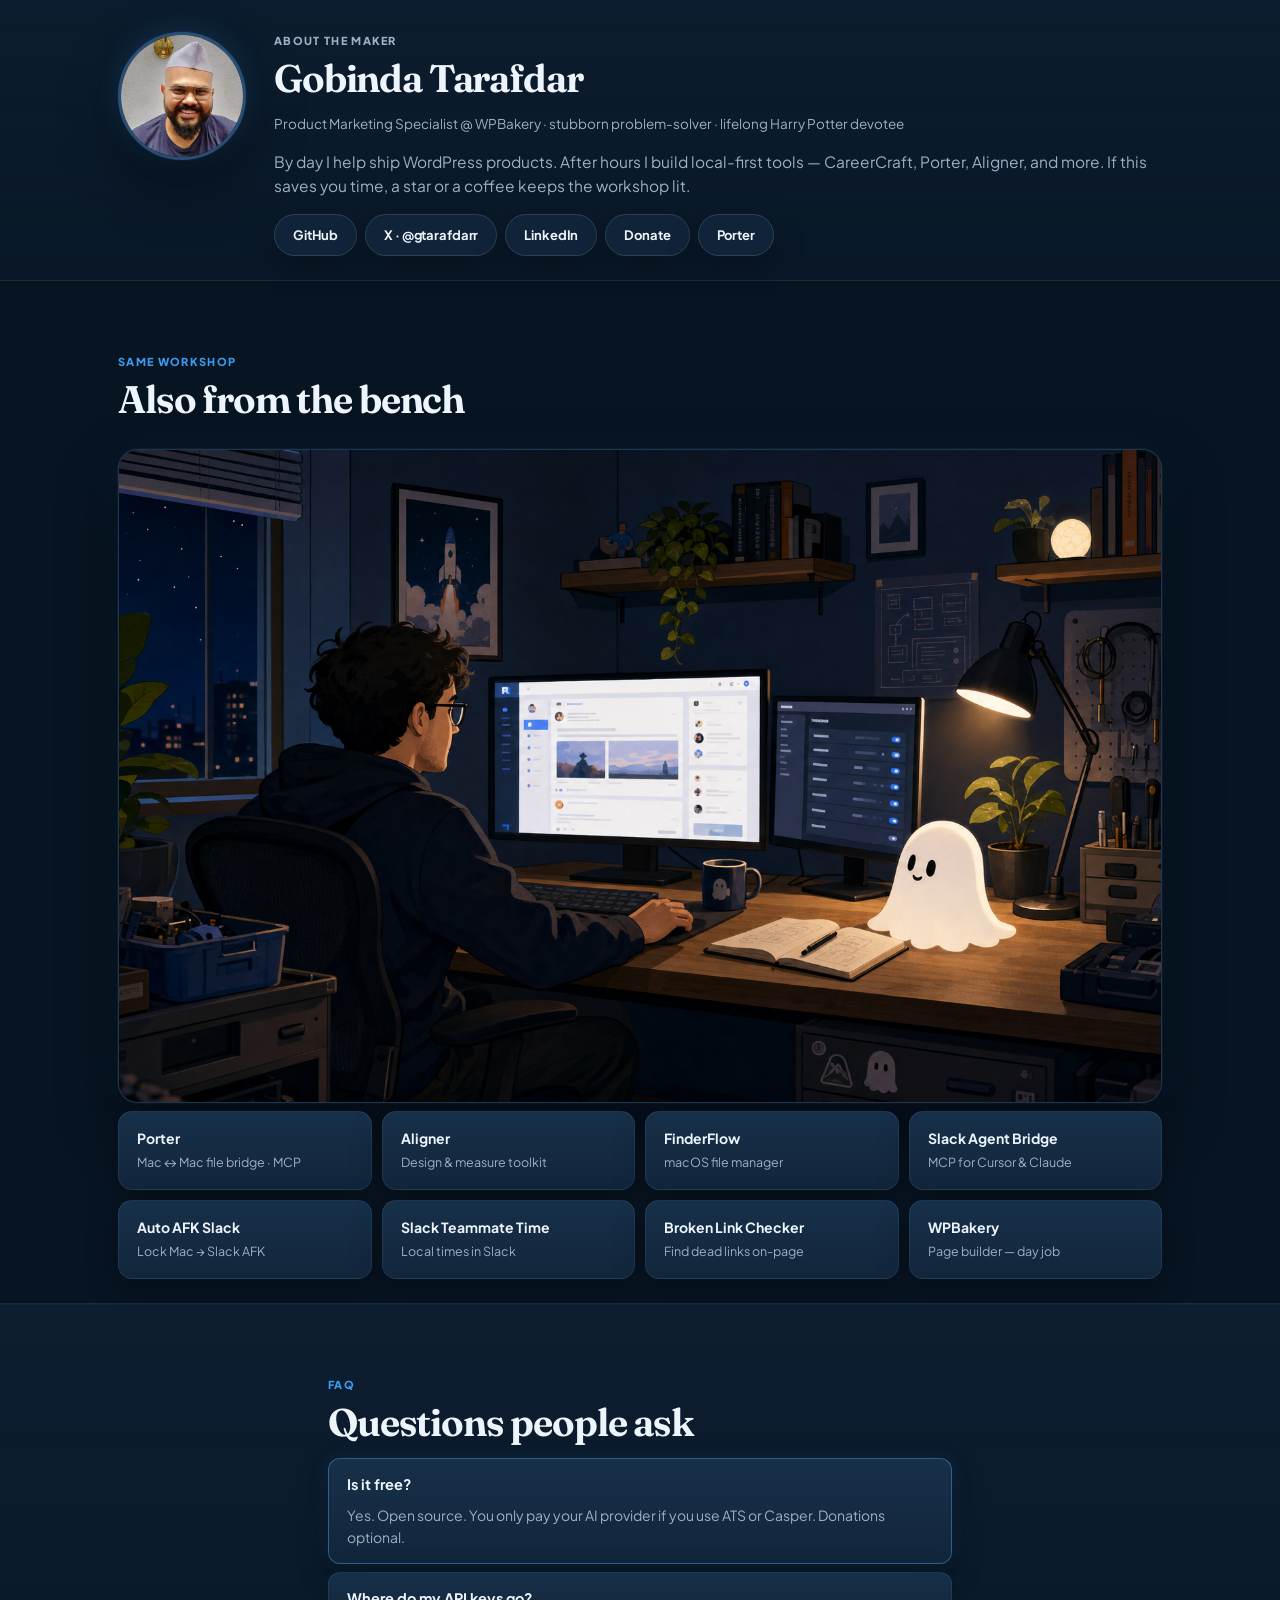
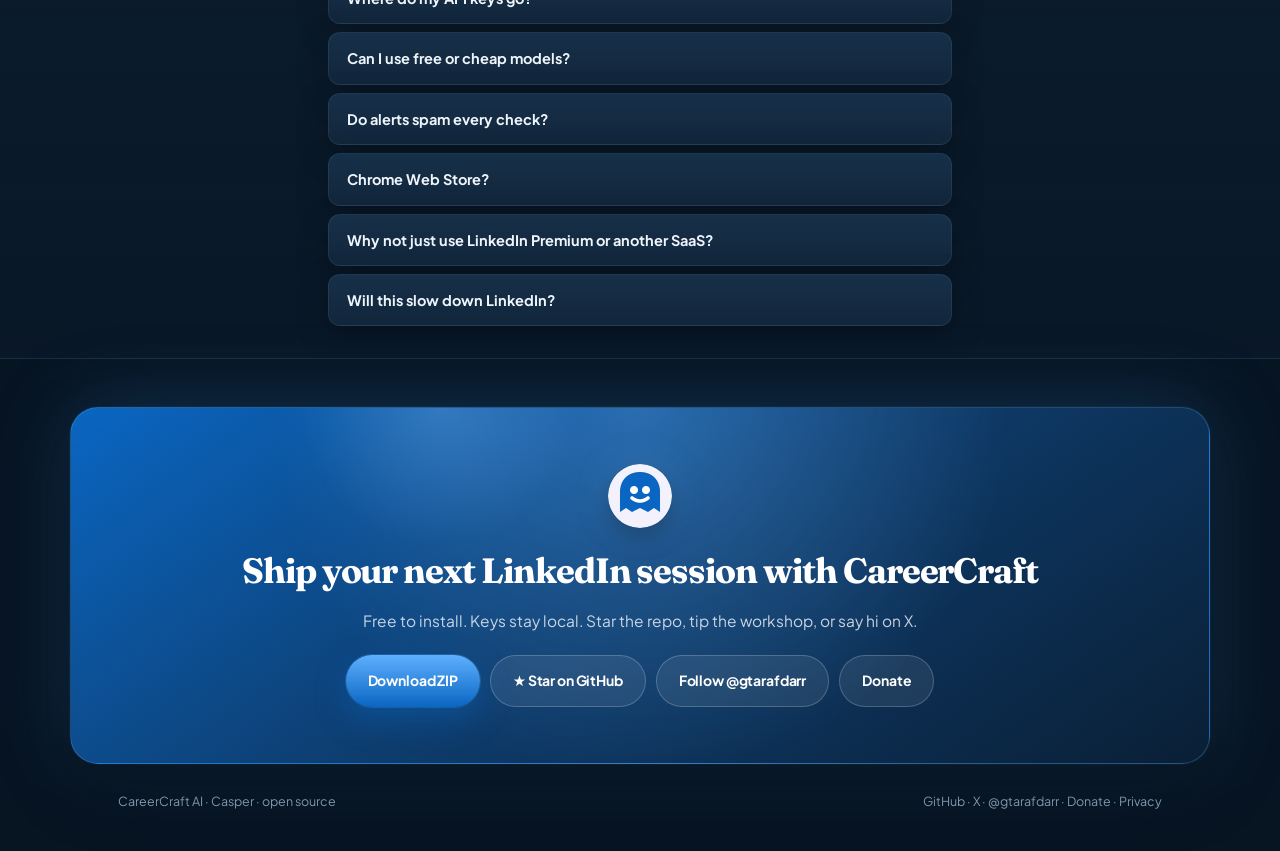
==== commit 4334c36e: "Merge hero art fit: contain + padded illustration." ====
--- a/docs/index.html
+++ b/docs/index.html
@@ -127,7 +127,7 @@
         </ul>
       </div>
       <figure class="hero-art">
-        <img src="assets/illustrations/hero-casper-hunt.png" width="1536" height="1024" alt="Casper helping you score LinkedIn jobs and track your hunt" fetchpriority="high" />
+        <img src="assets/illustrations/hero-casper-hunt.png" width="1624" height="1119" alt="Casper helping you score LinkedIn jobs and track your hunt" fetchpriority="high" />
       </figure>
     </section>
 
--- a/docs/styles.css
+++ b/docs/styles.css
@@ -446,9 +446,11 @@
   border-radius: 24px;
   overflow: hidden;
   box-shadow: var(--shadow), var(--glow);
-  background: var(--surface);
+  background: #f2eee5;
   align-self: stretch;
   display: flex;
+  align-items: center;
+  justify-content: center;
   min-height: 100%;
   border: 1px solid var(--line-soft);
 }
@@ -457,8 +459,9 @@
   width: 100%;
   height: 100%;
   min-height: 520px;
-  object-fit: cover;
+  object-fit: contain;
   object-position: center;
+  display: block;
 }
 
 .hero-brand {
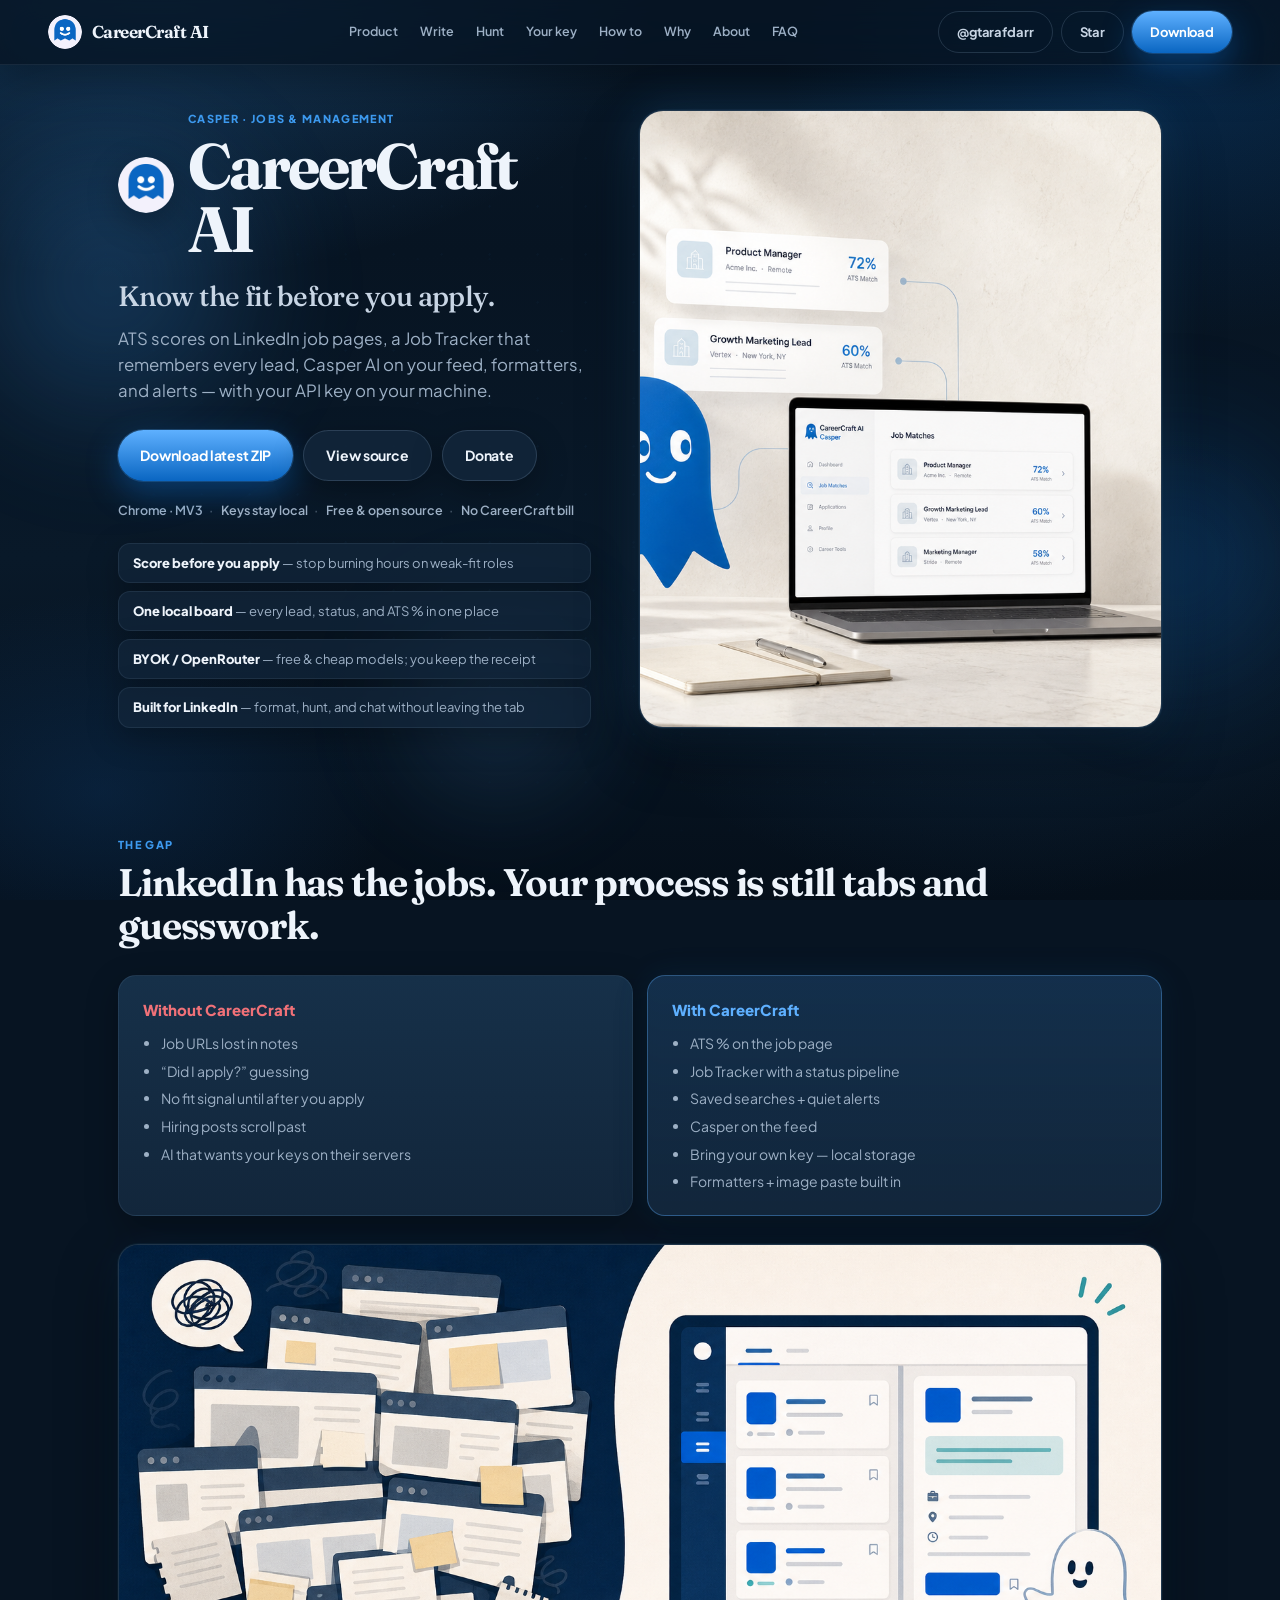
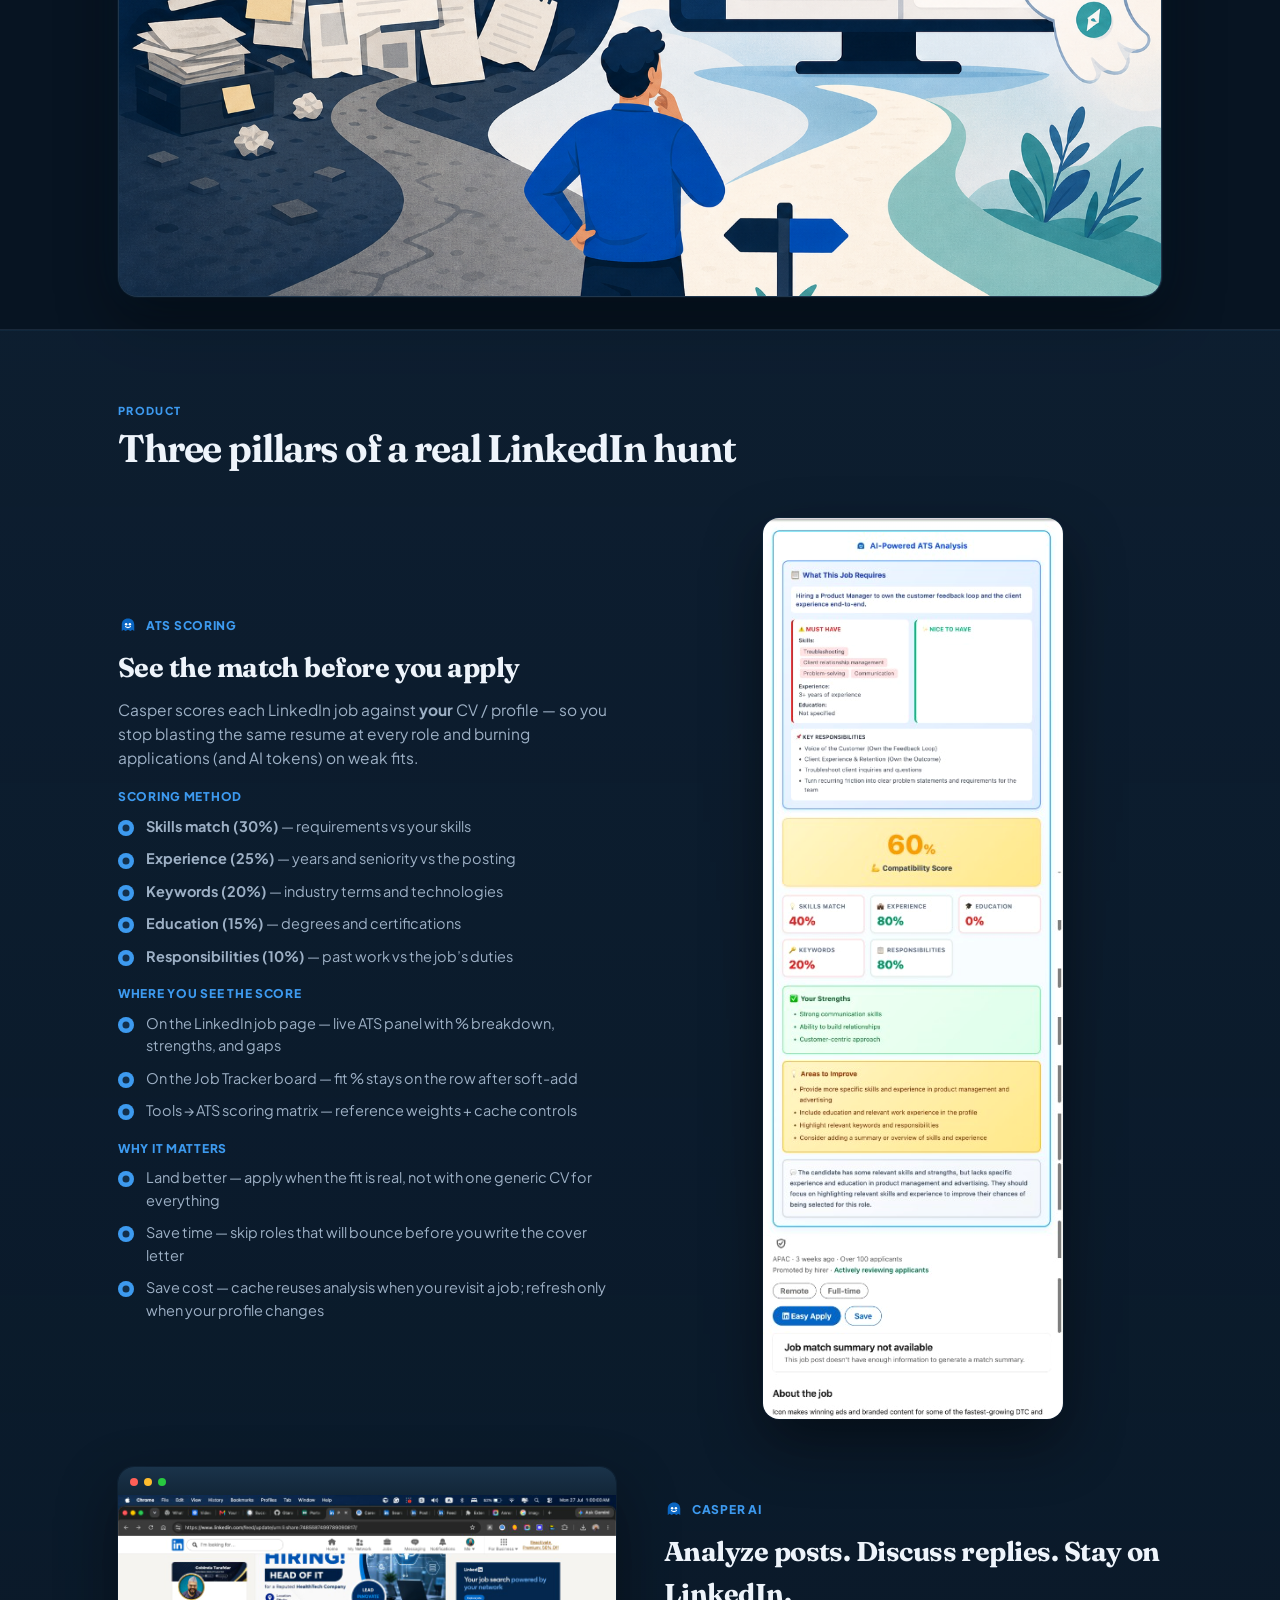
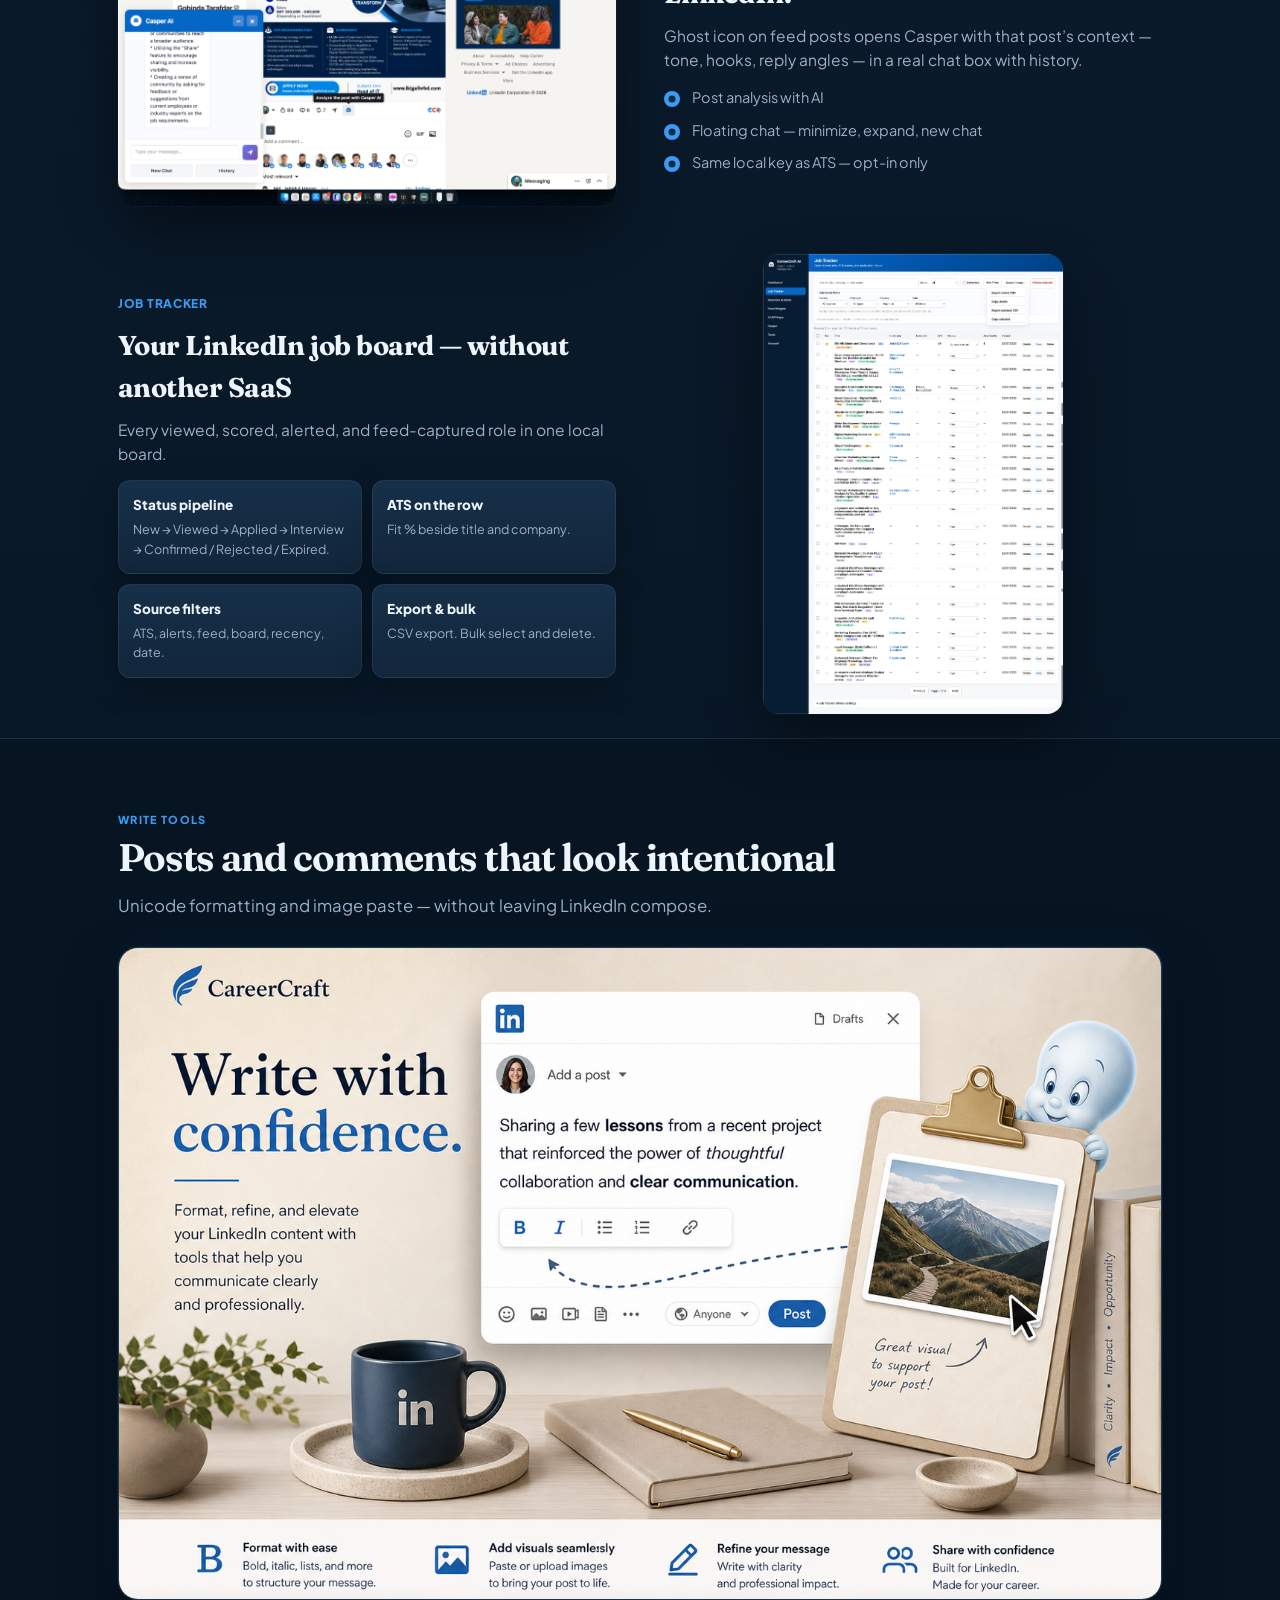
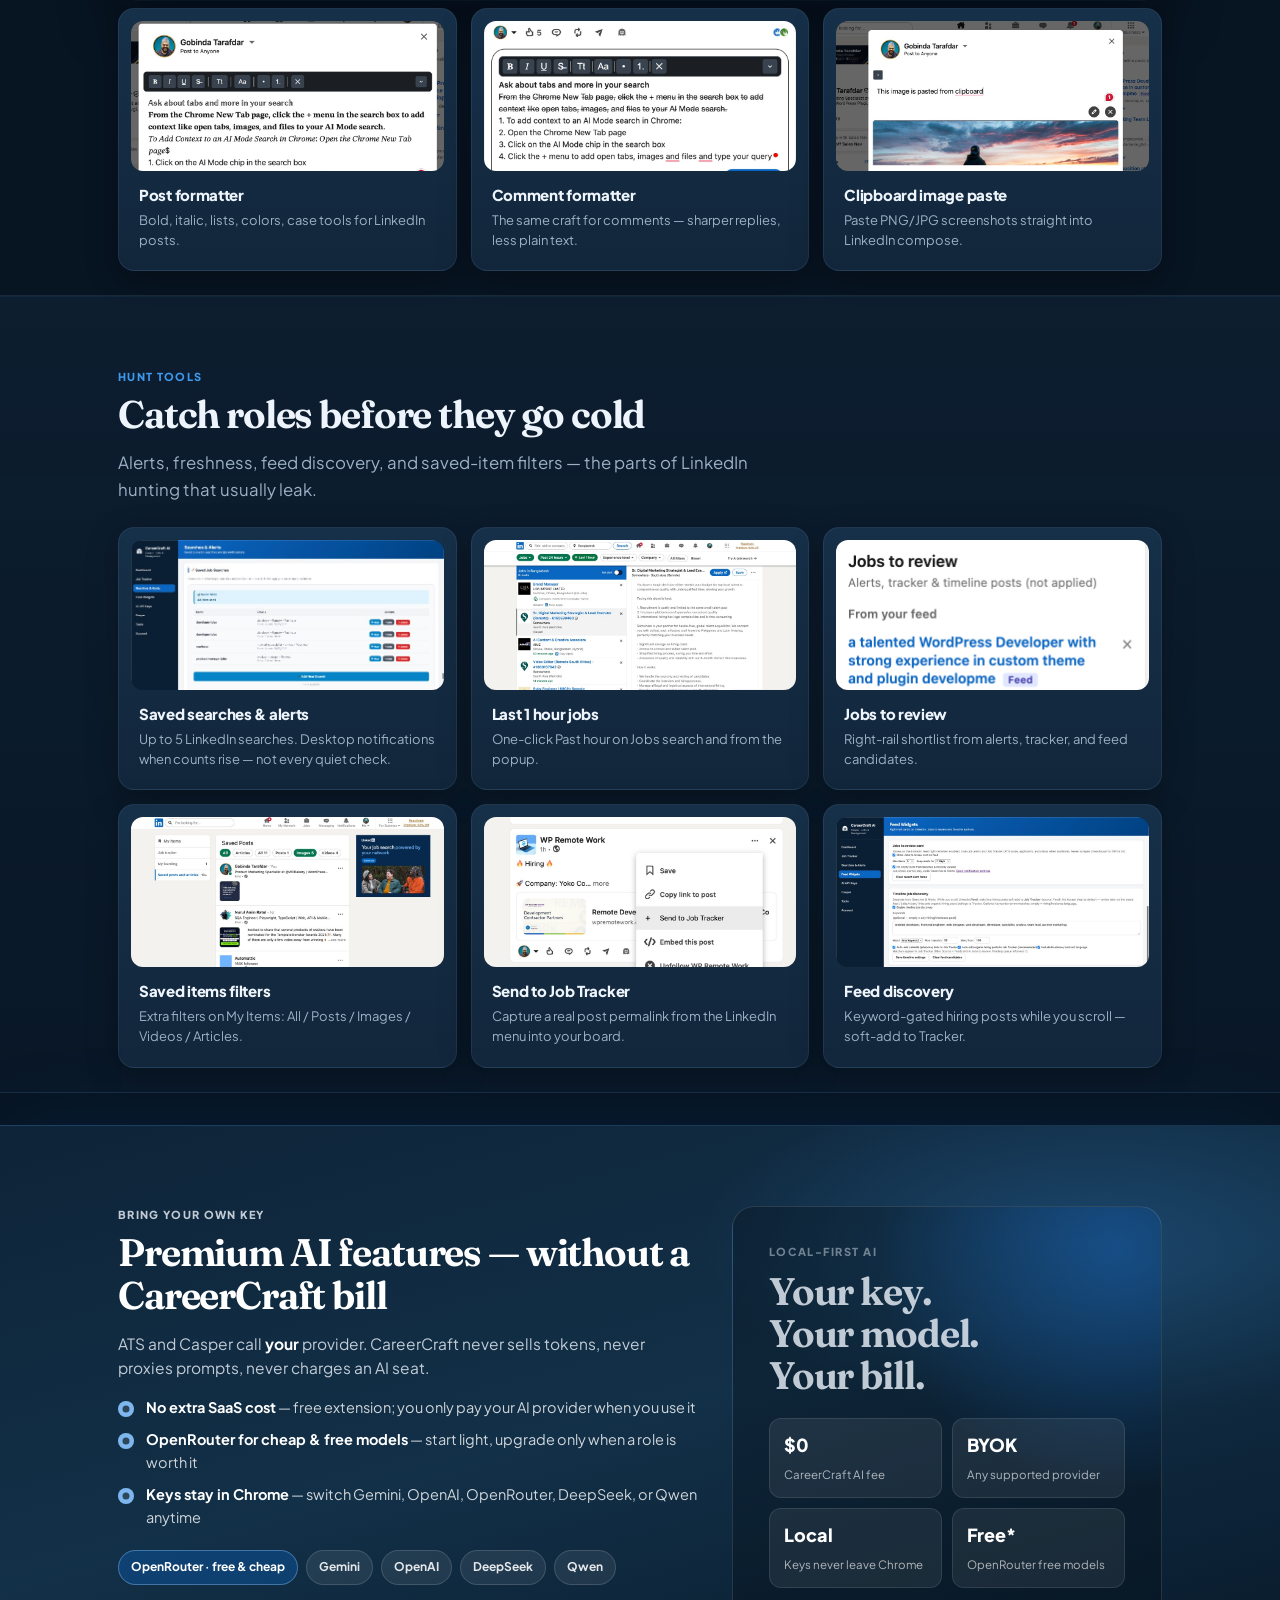
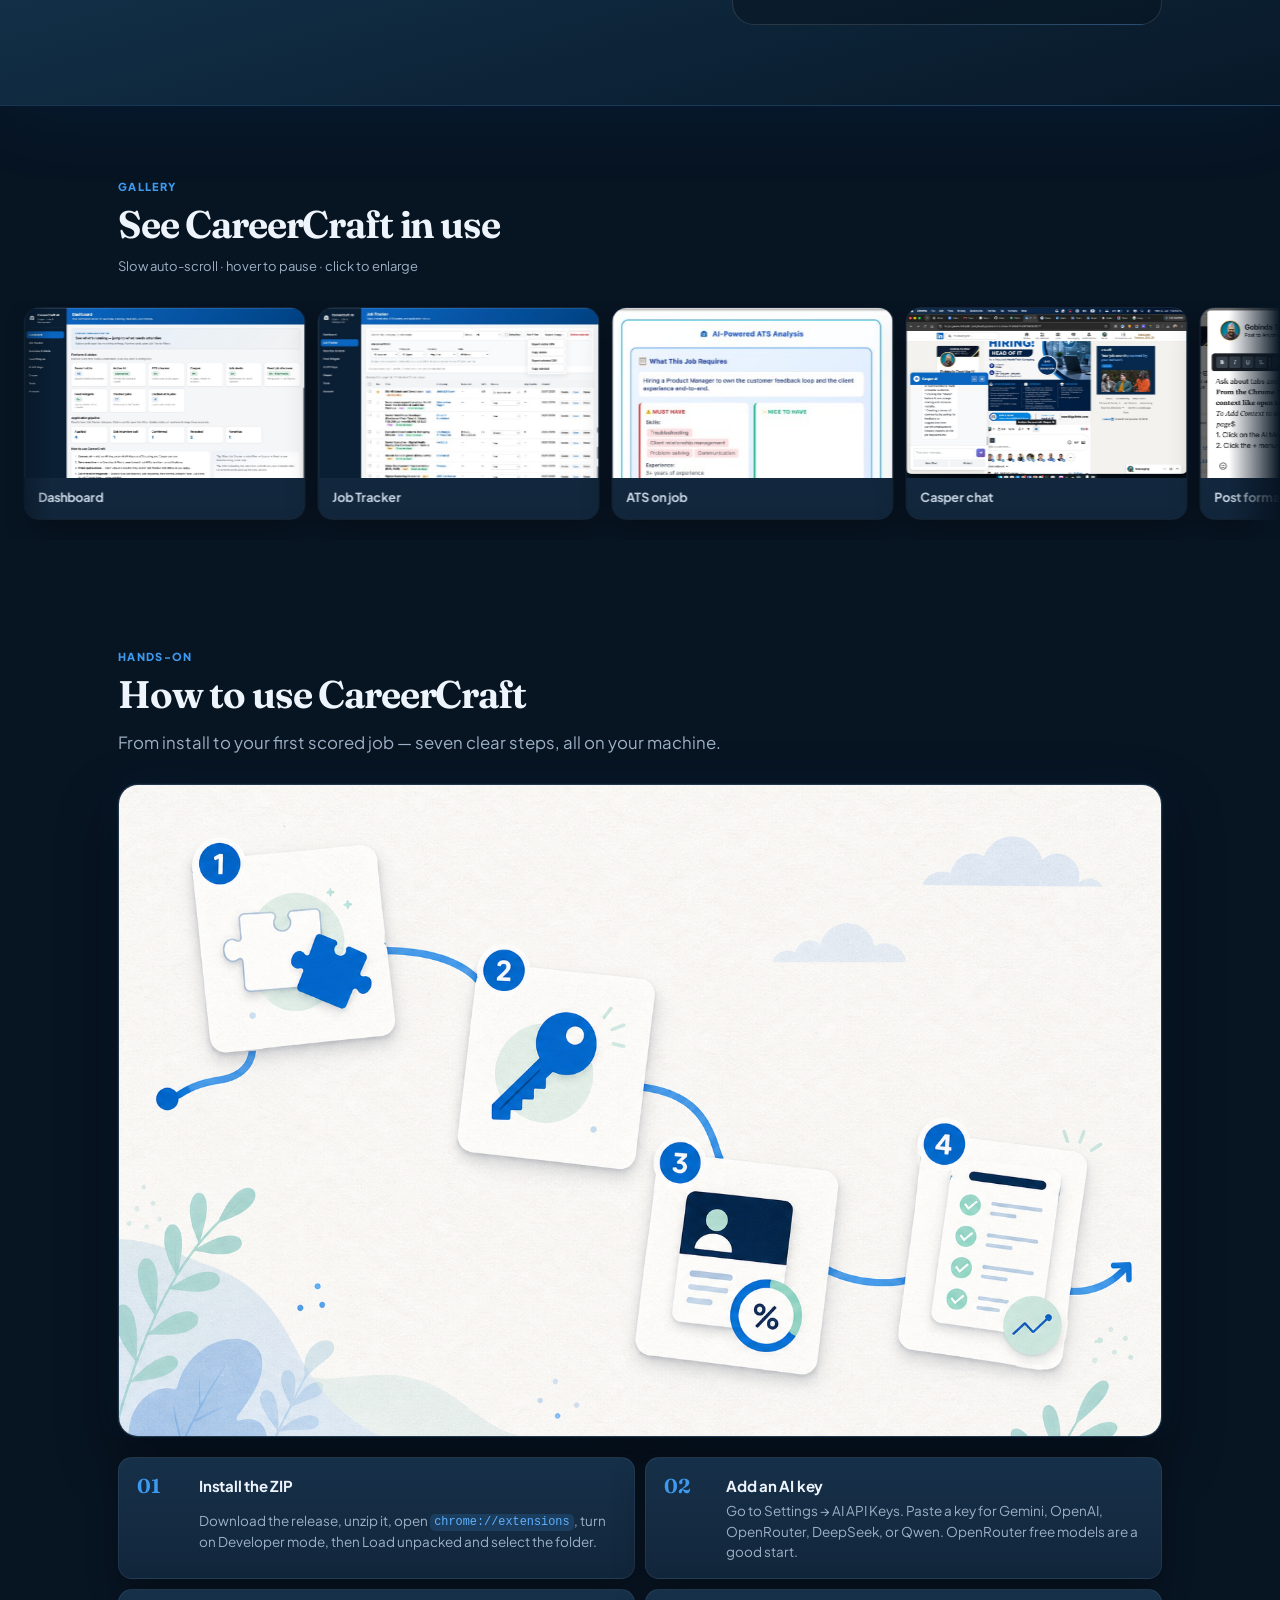
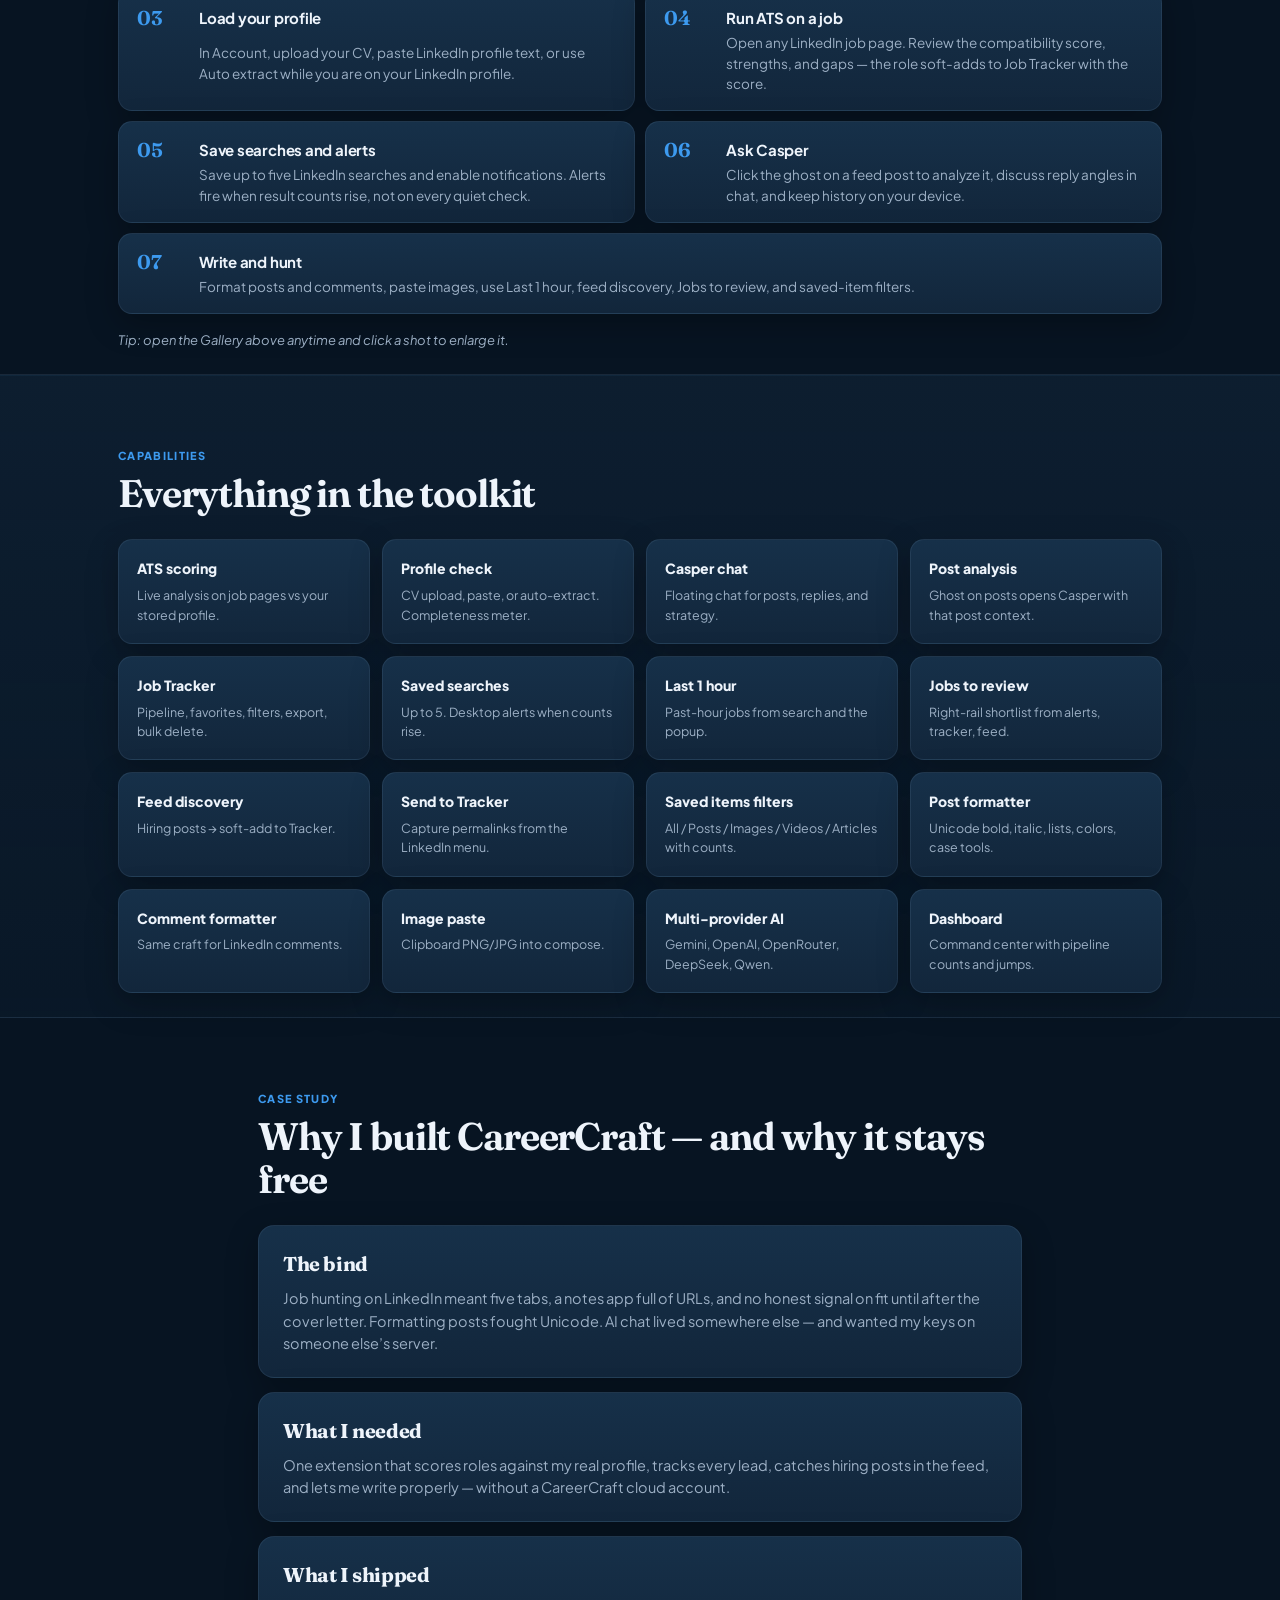
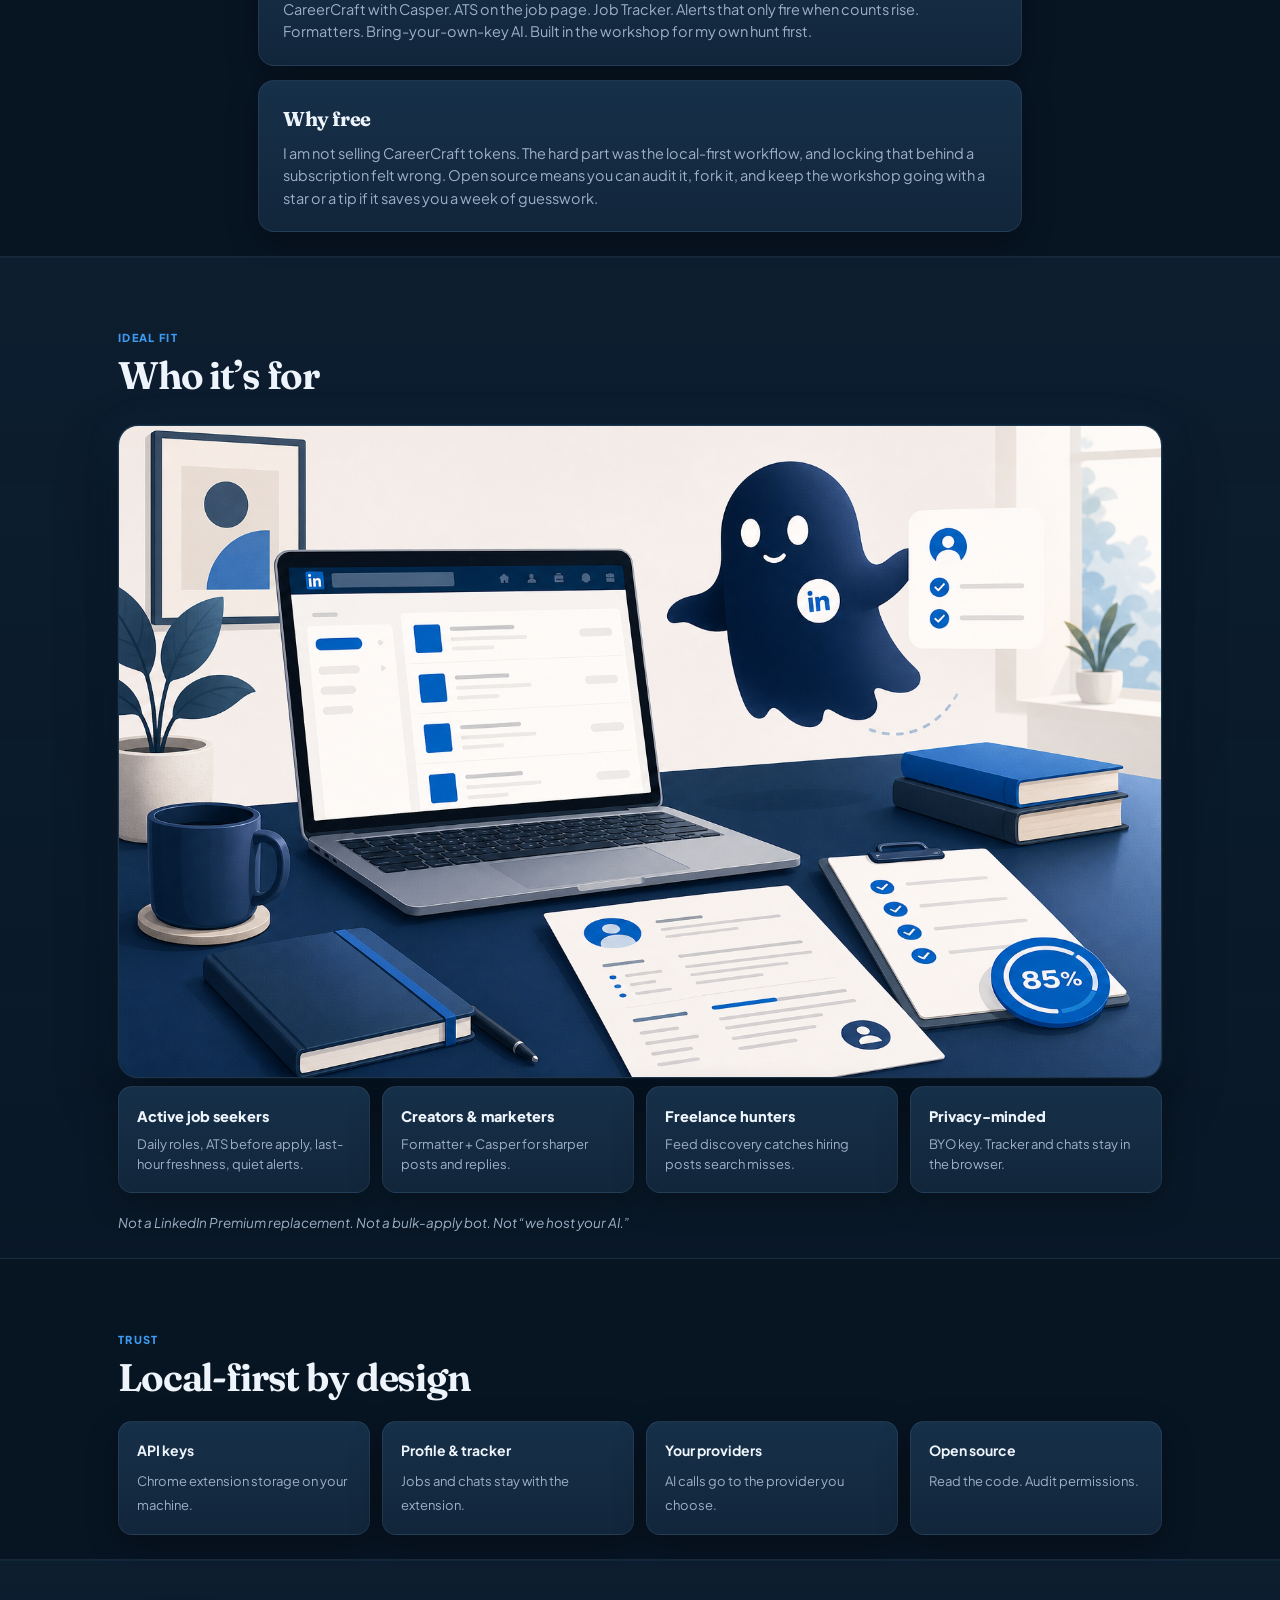
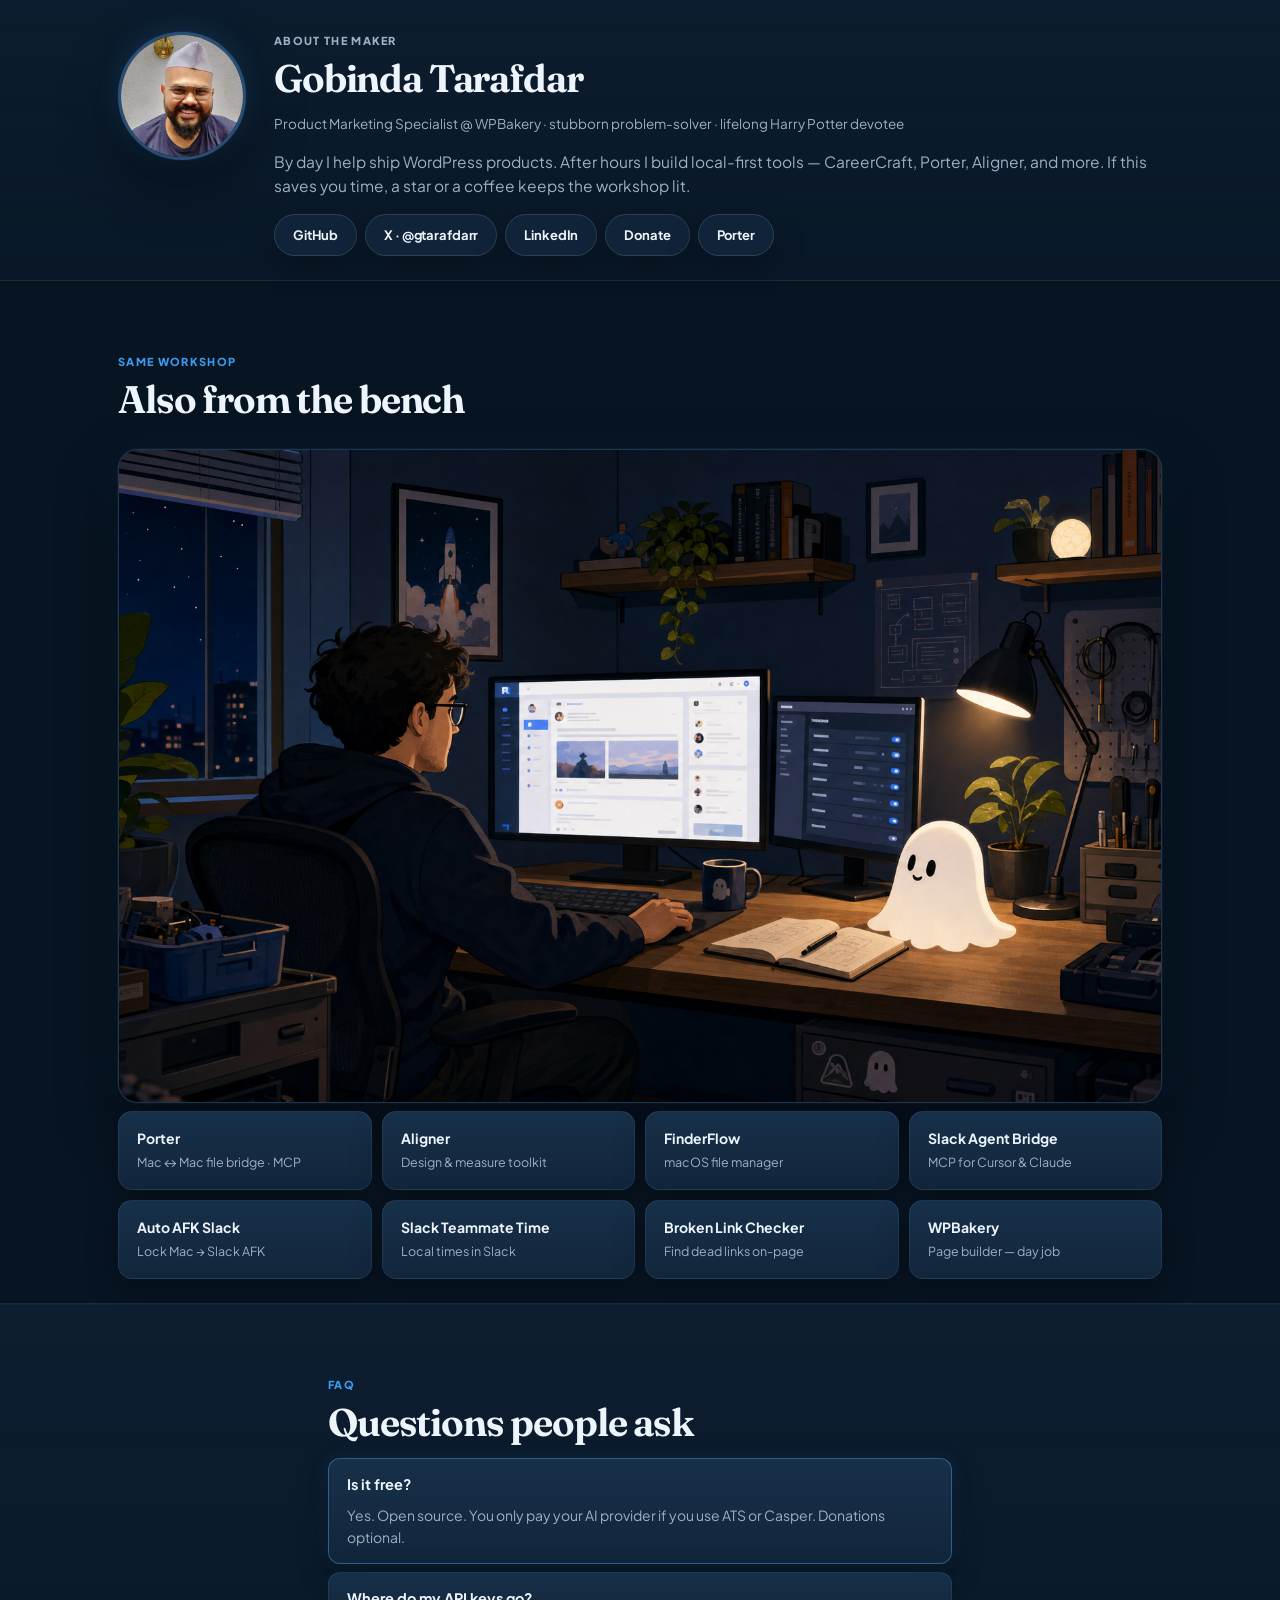
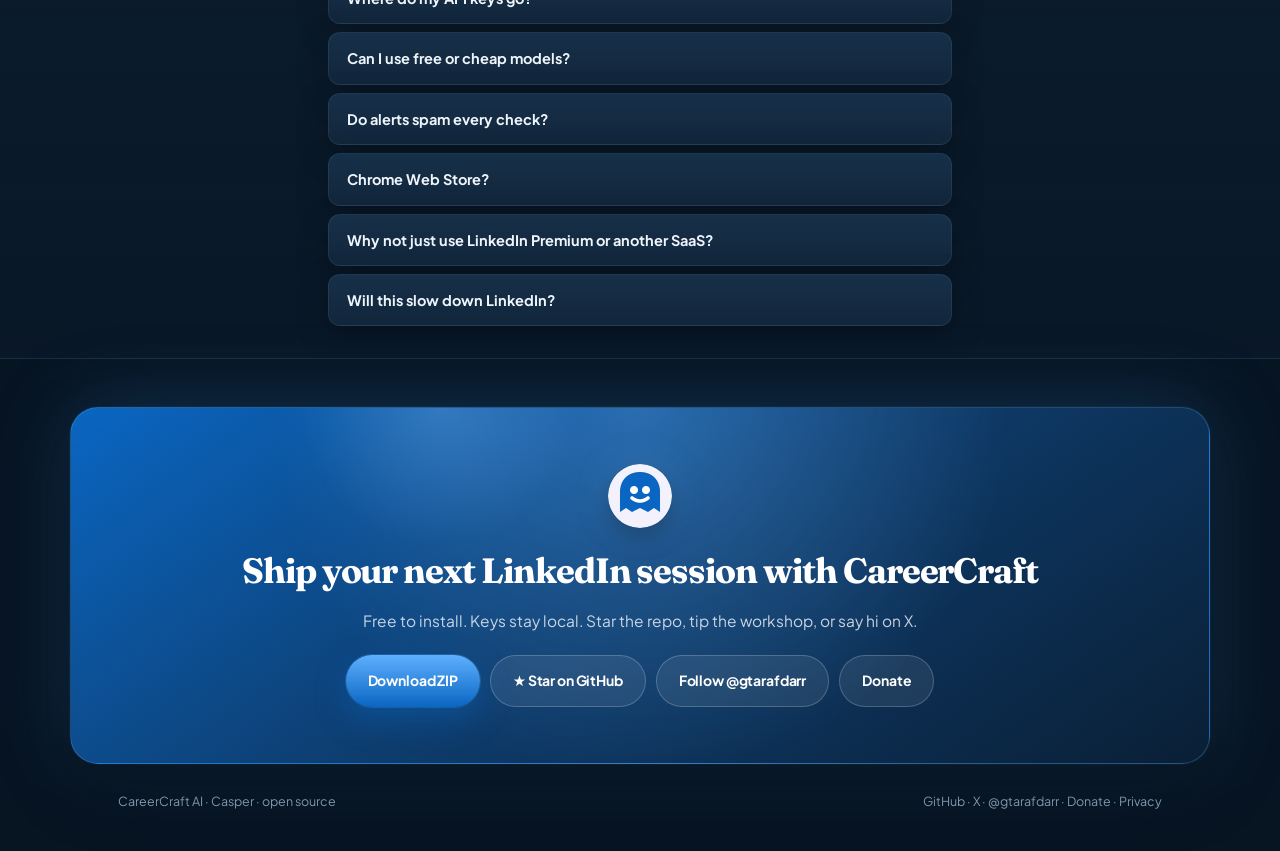
==== commit 678ea3c9: "Merge hero revert to original illustration fill." ====
--- a/docs/index.html
+++ b/docs/index.html
@@ -127,7 +127,7 @@
         </ul>
       </div>
       <figure class="hero-art">
-        <img src="assets/illustrations/hero-casper-hunt.png" width="1624" height="1119" alt="Casper helping you score LinkedIn jobs and track your hunt" fetchpriority="high" />
+        <img src="assets/illustrations/hero-casper-hunt.png" width="1400" height="933" alt="Casper helping you score LinkedIn jobs and track your hunt" fetchpriority="high" />
       </figure>
     </section>
 
--- a/docs/styles.css
+++ b/docs/styles.css
@@ -446,11 +446,9 @@
   border-radius: 24px;
   overflow: hidden;
   box-shadow: var(--shadow), var(--glow);
-  background: #f2eee5;
+  background: var(--surface);
   align-self: stretch;
   display: flex;
-  align-items: center;
-  justify-content: center;
   min-height: 100%;
   border: 1px solid var(--line-soft);
 }
@@ -459,9 +457,8 @@
   width: 100%;
   height: 100%;
   min-height: 520px;
-  object-fit: contain;
+  object-fit: cover;
   object-position: center;
-  display: block;
 }
 
 .hero-brand {
